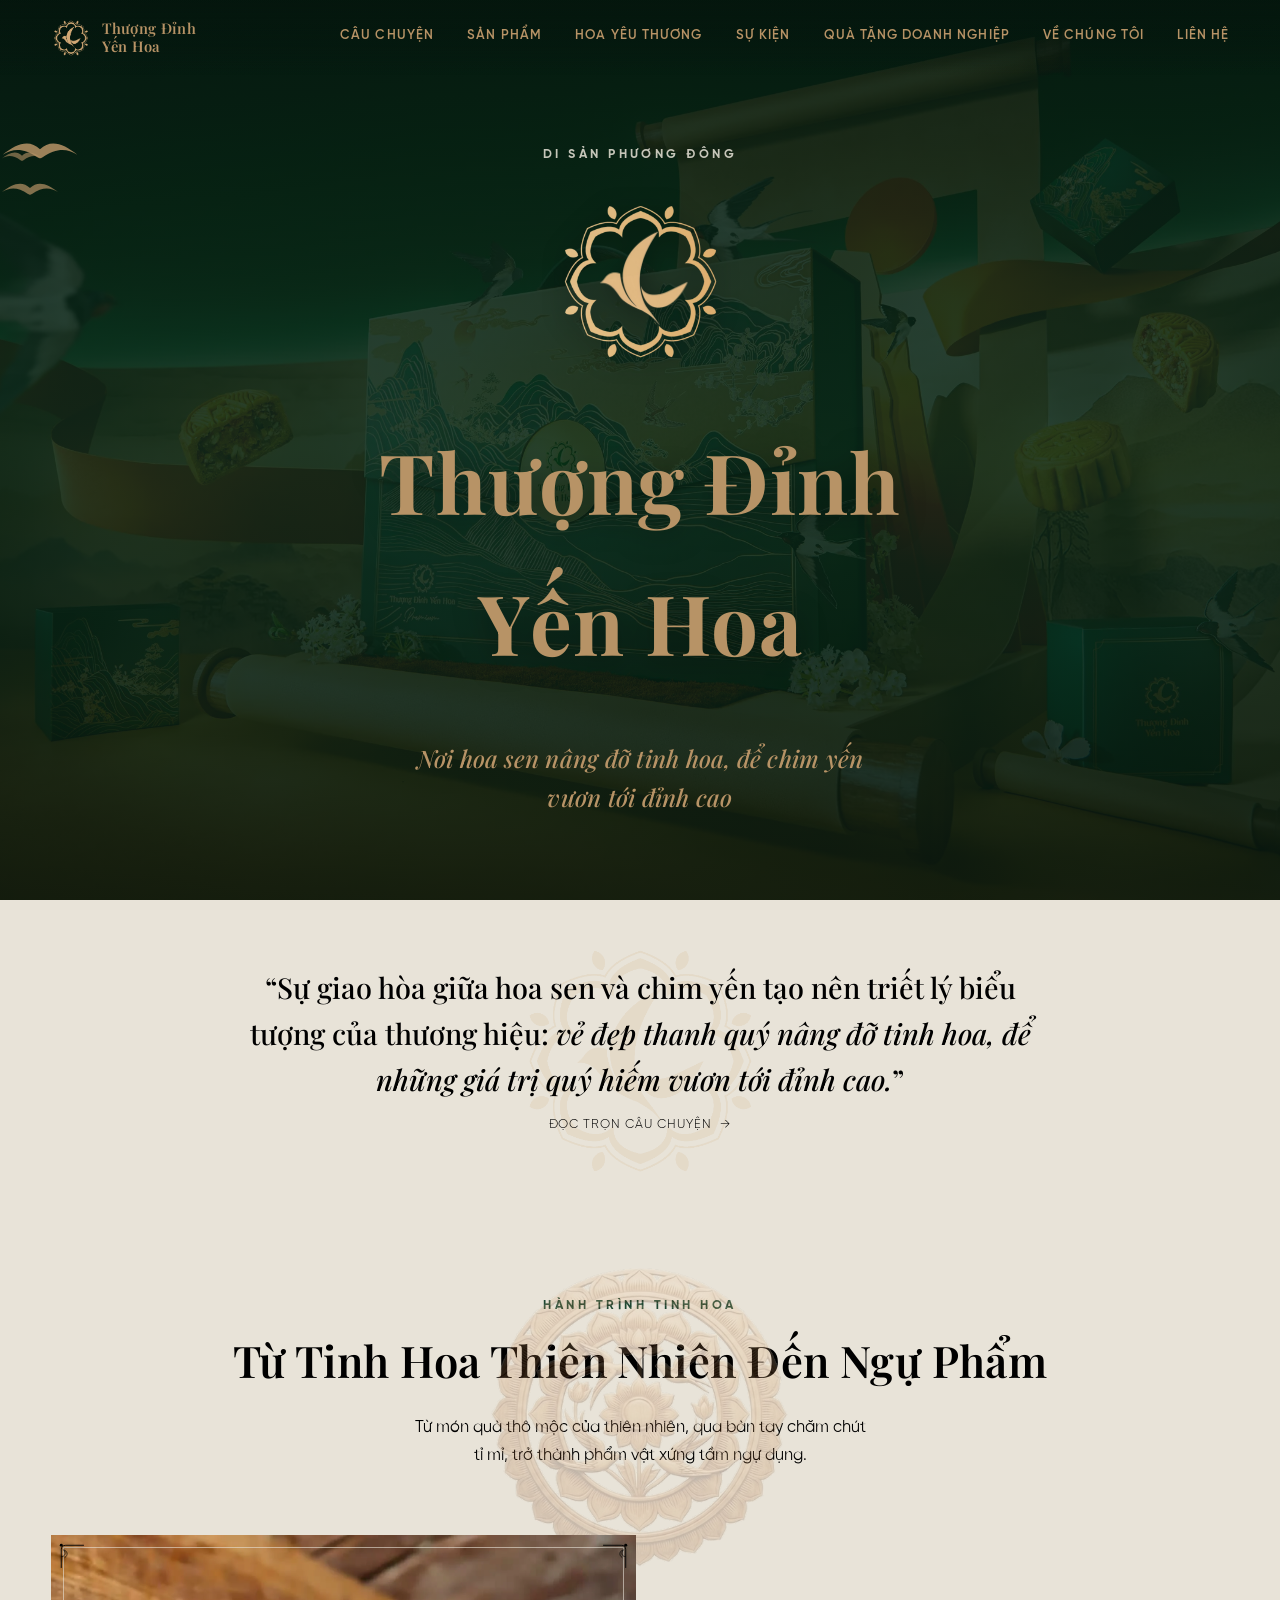
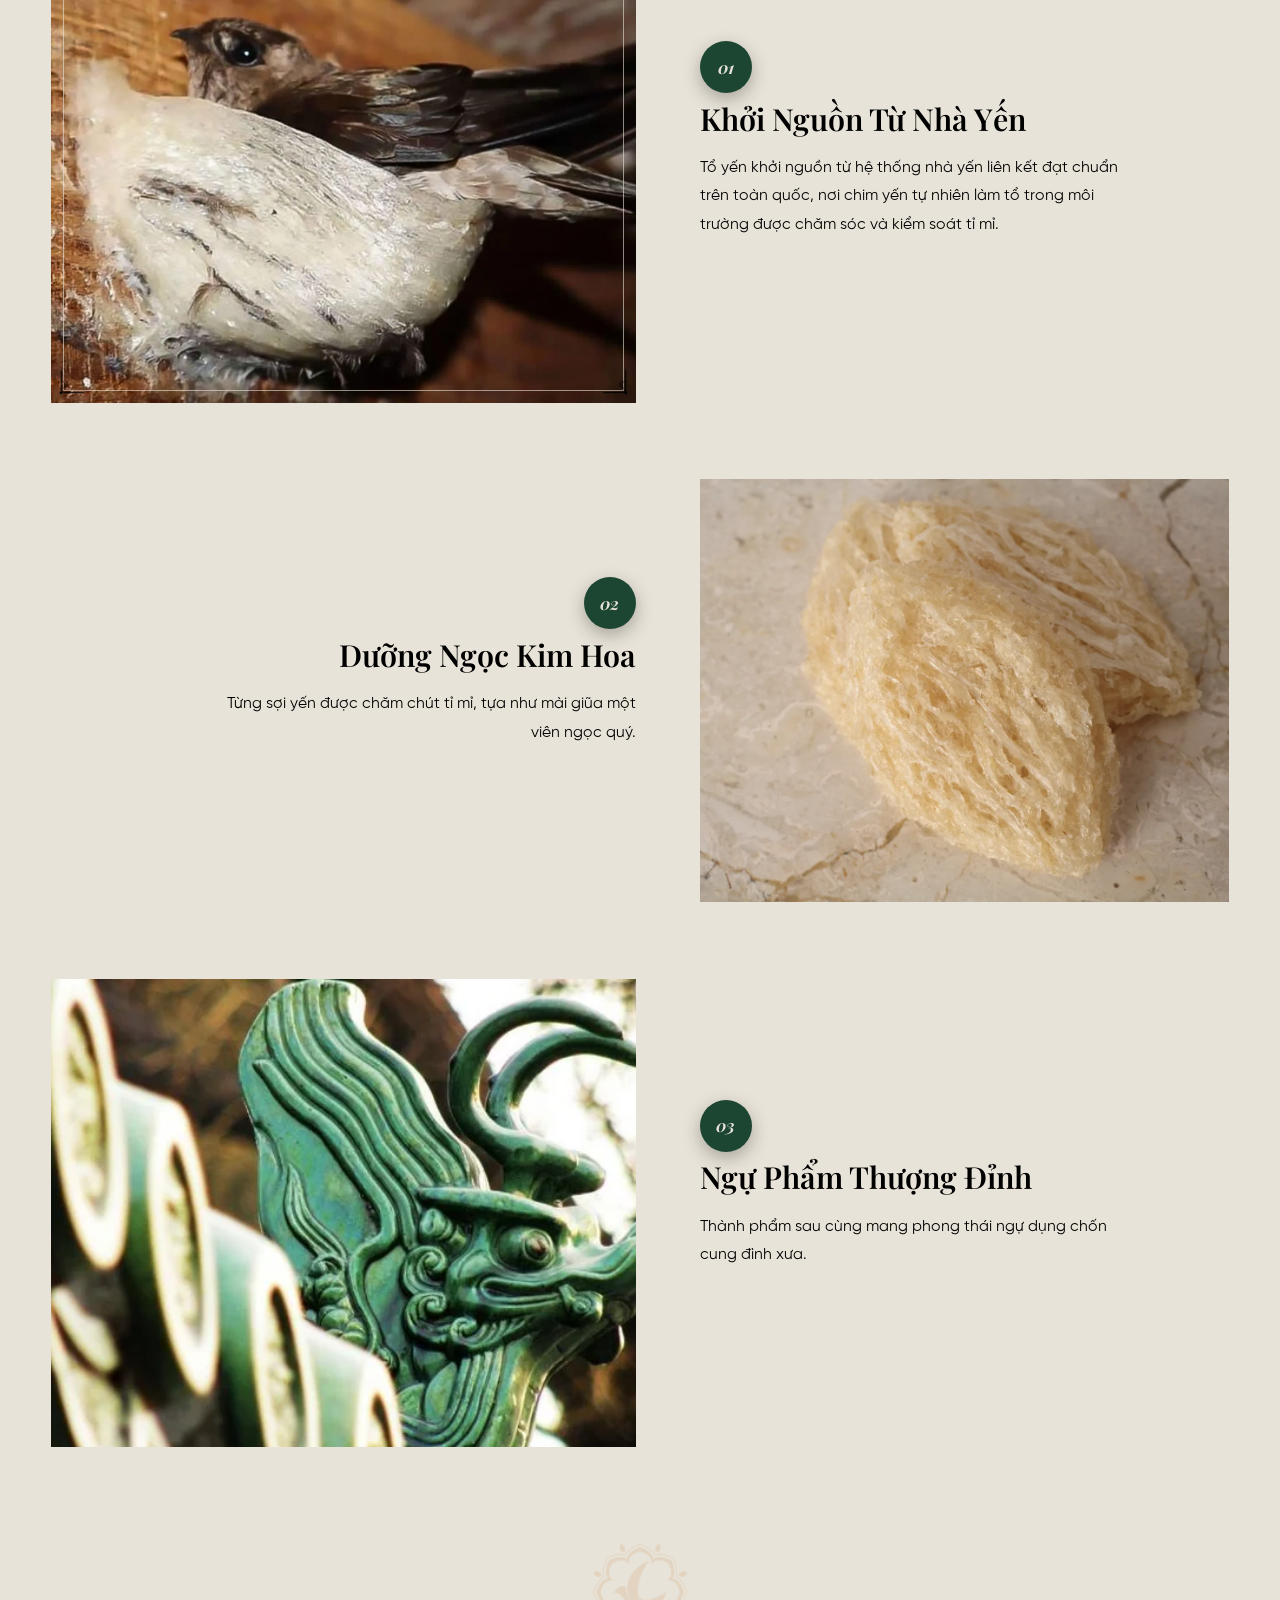
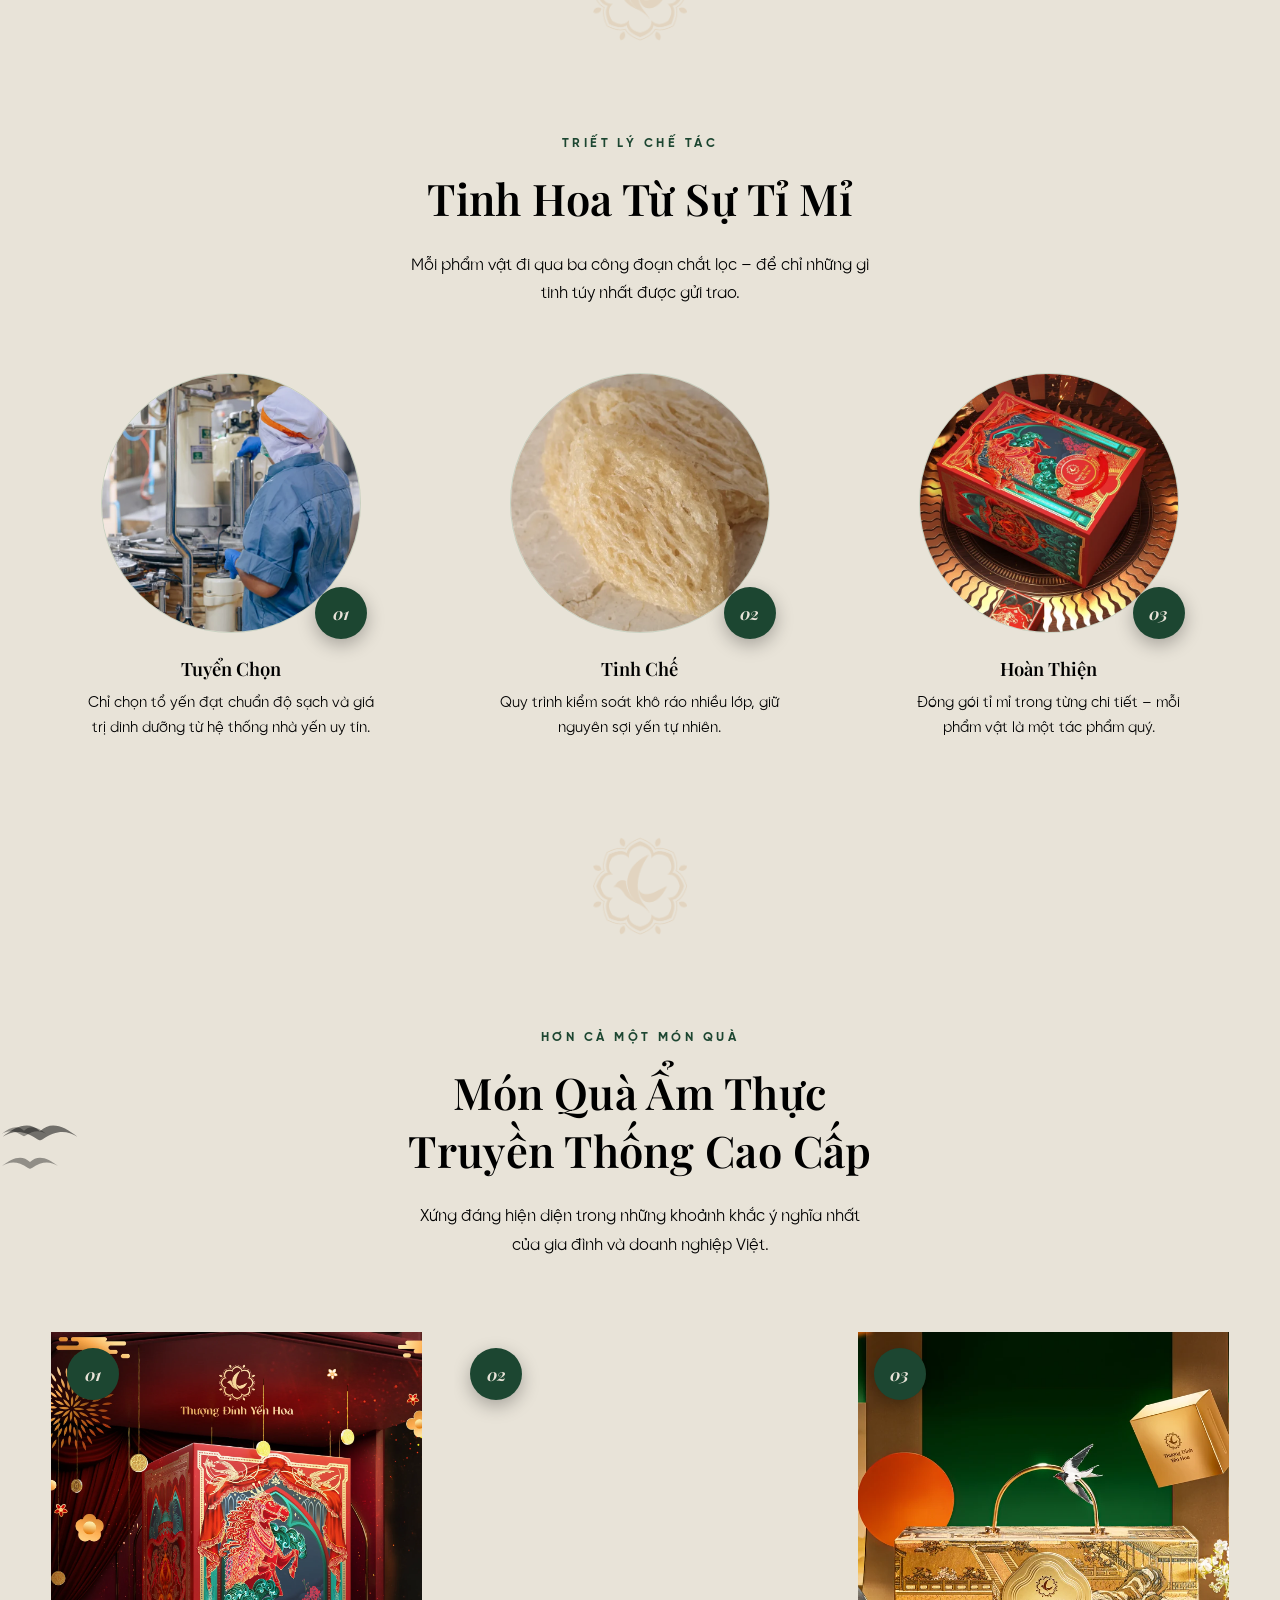
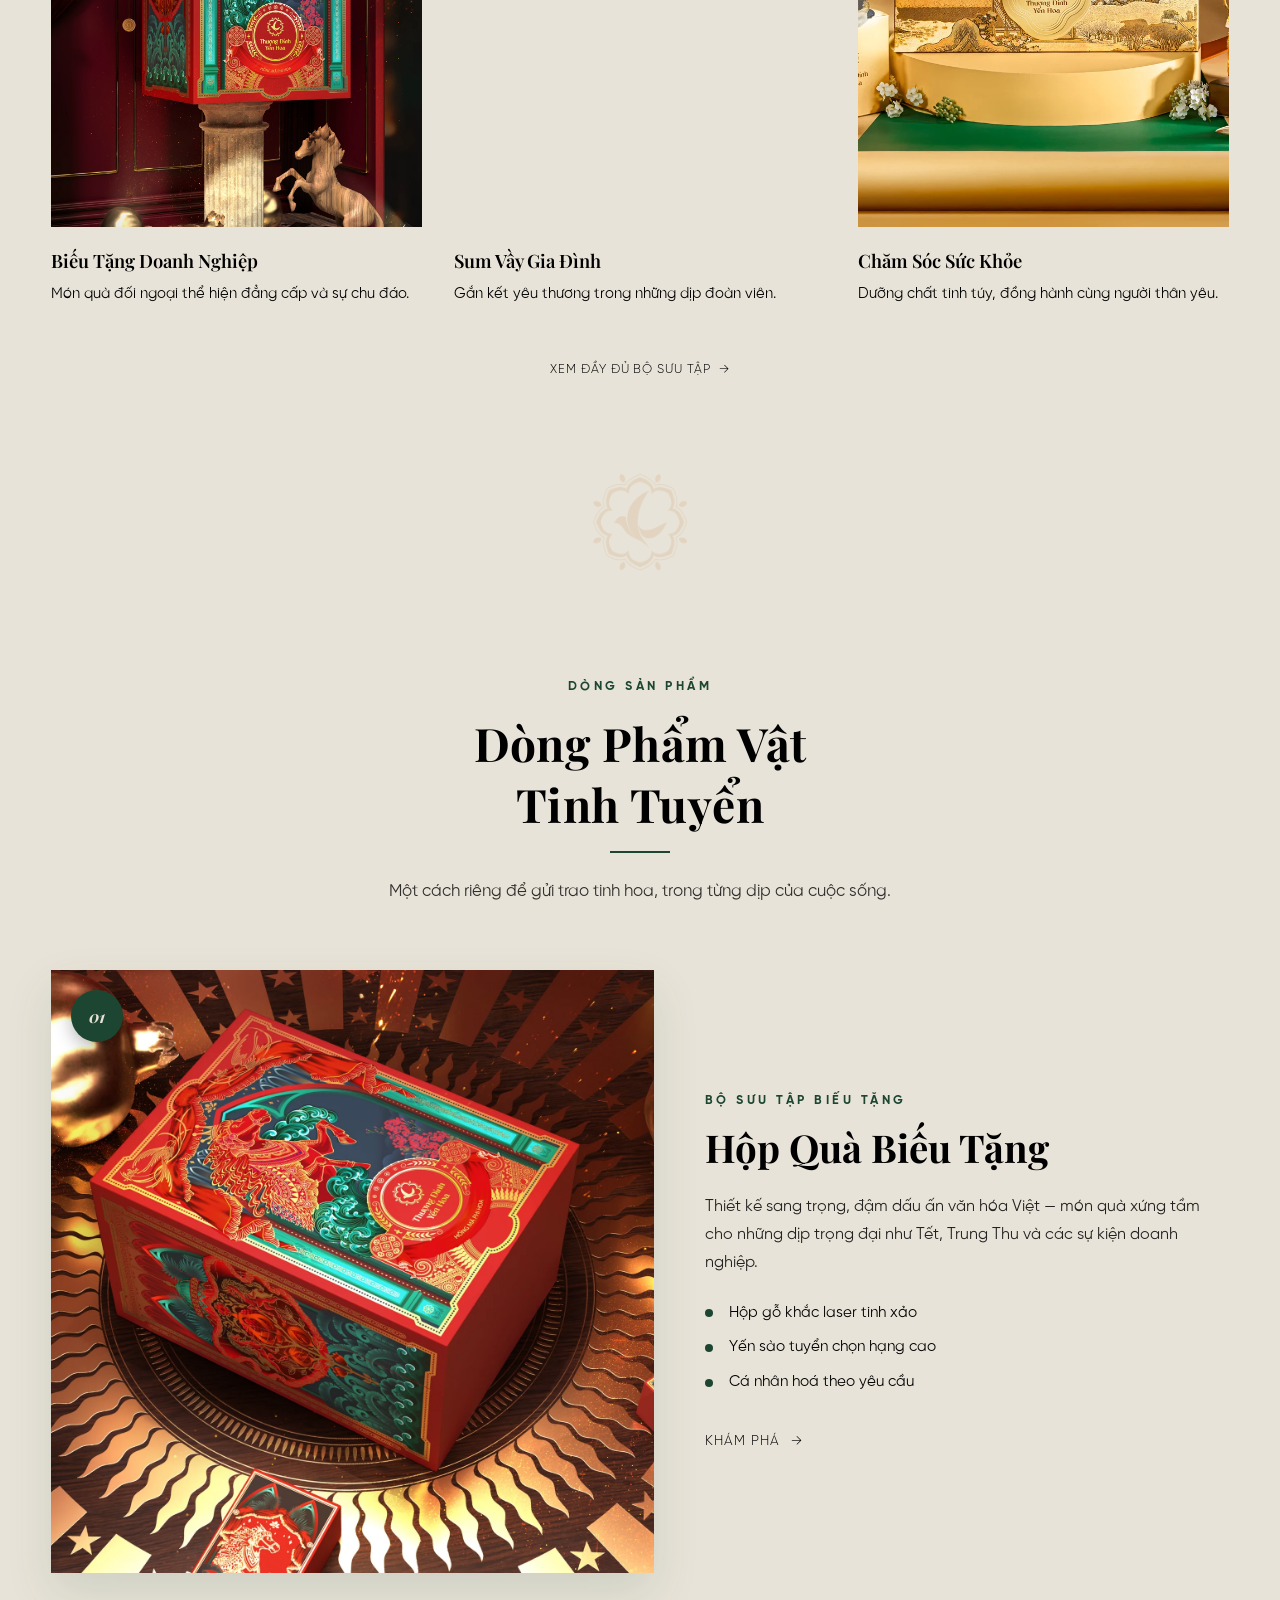
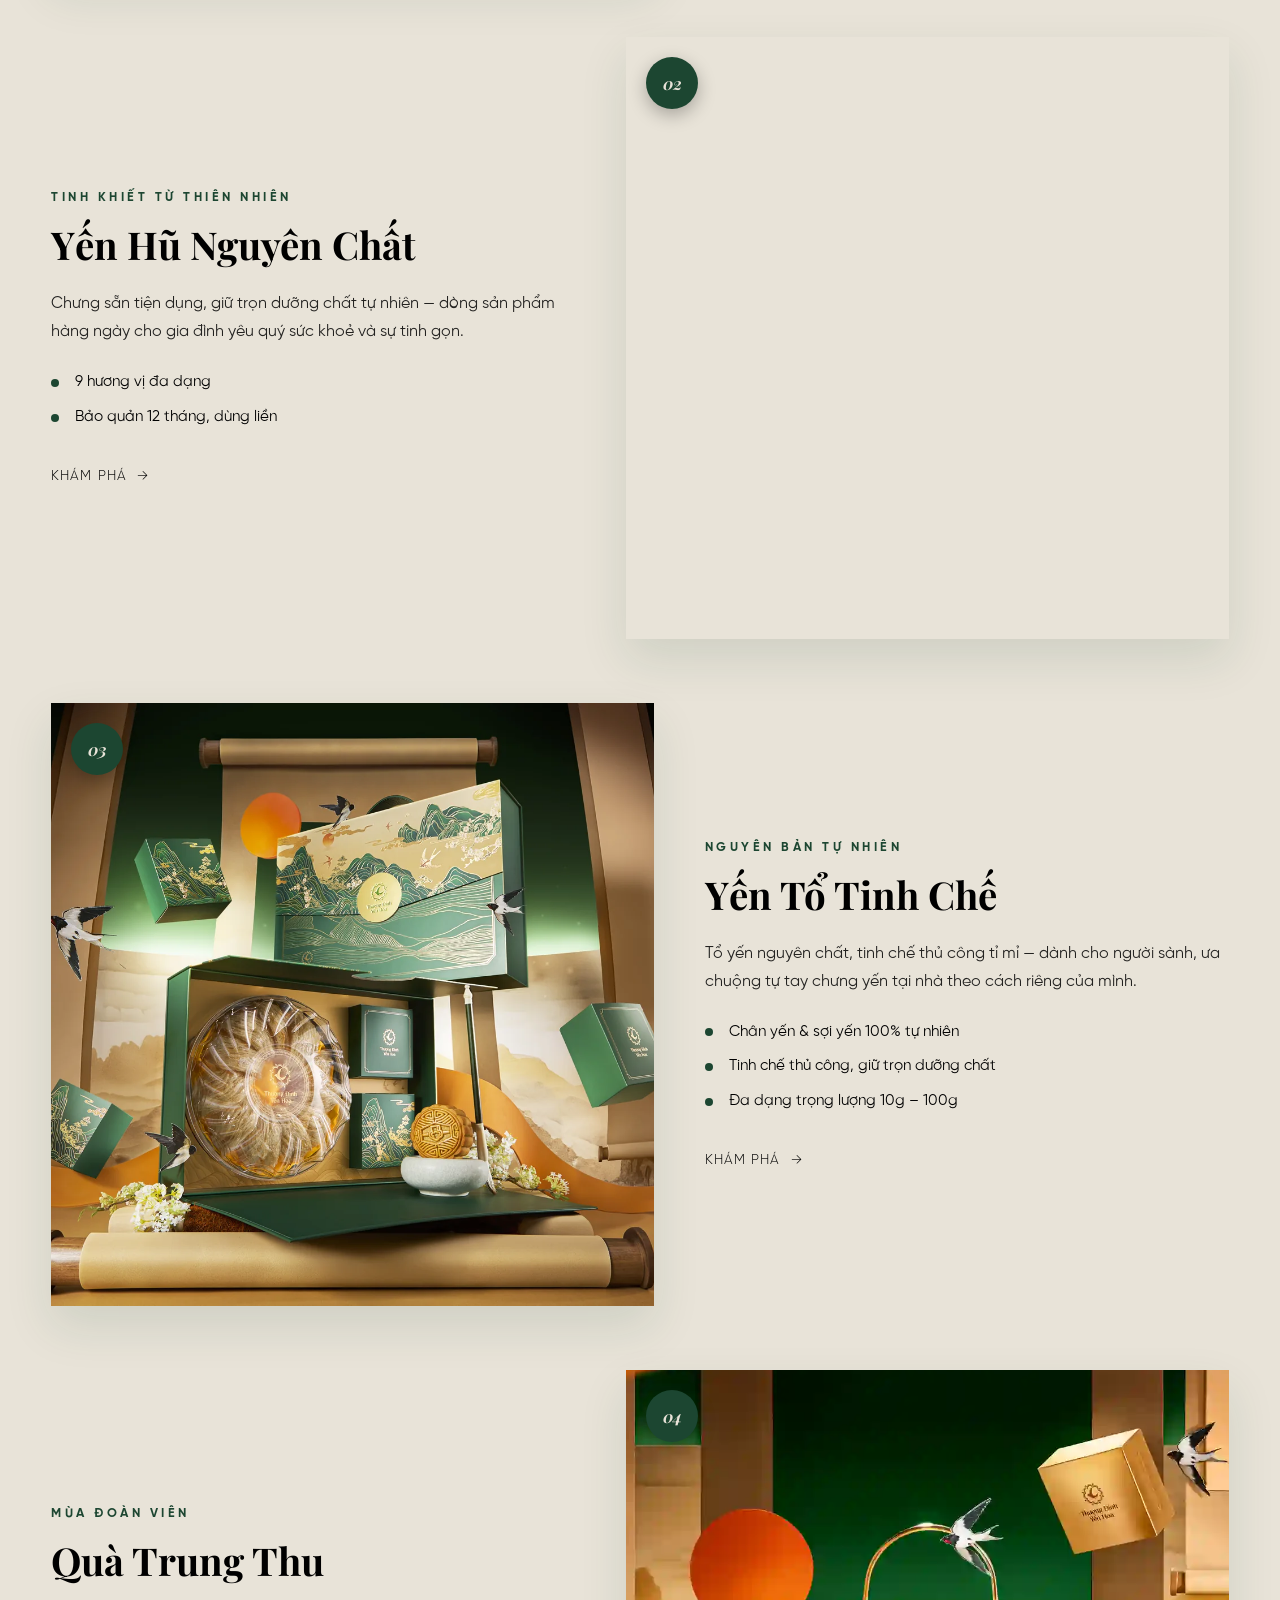
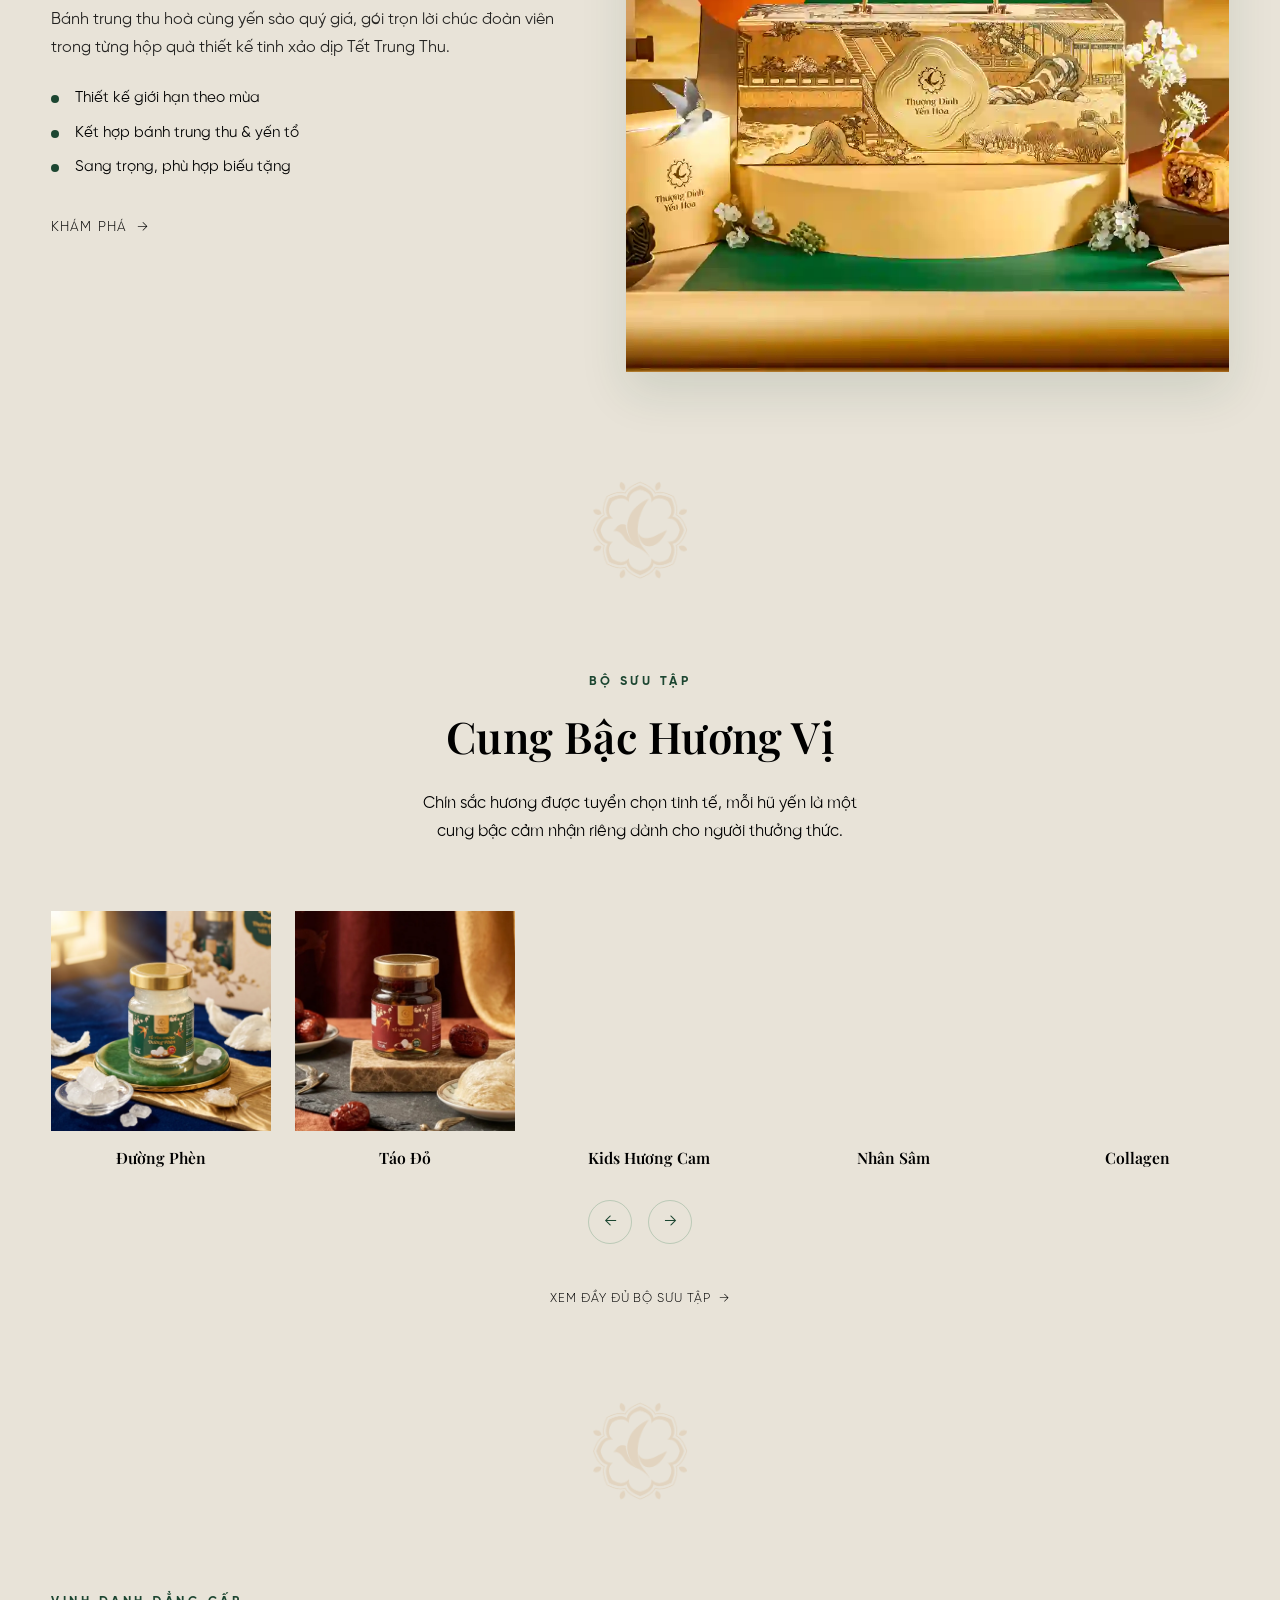
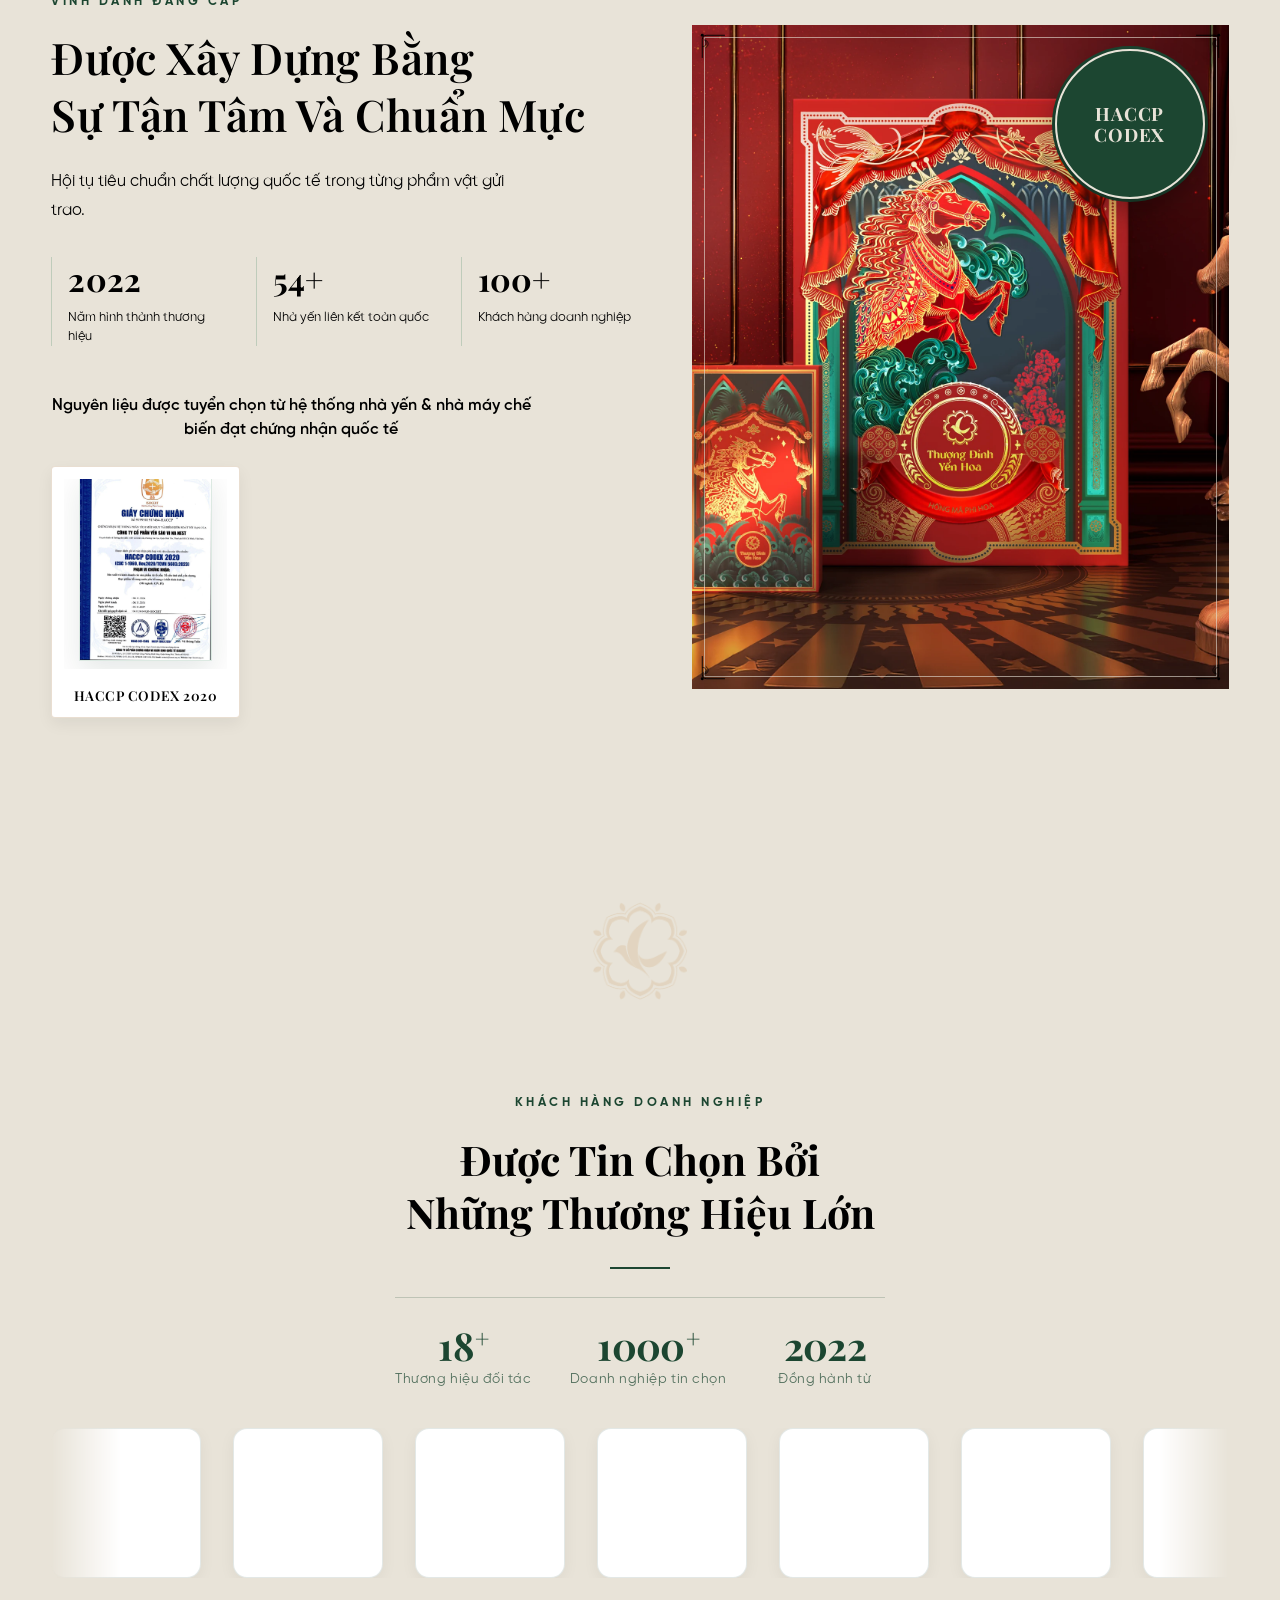
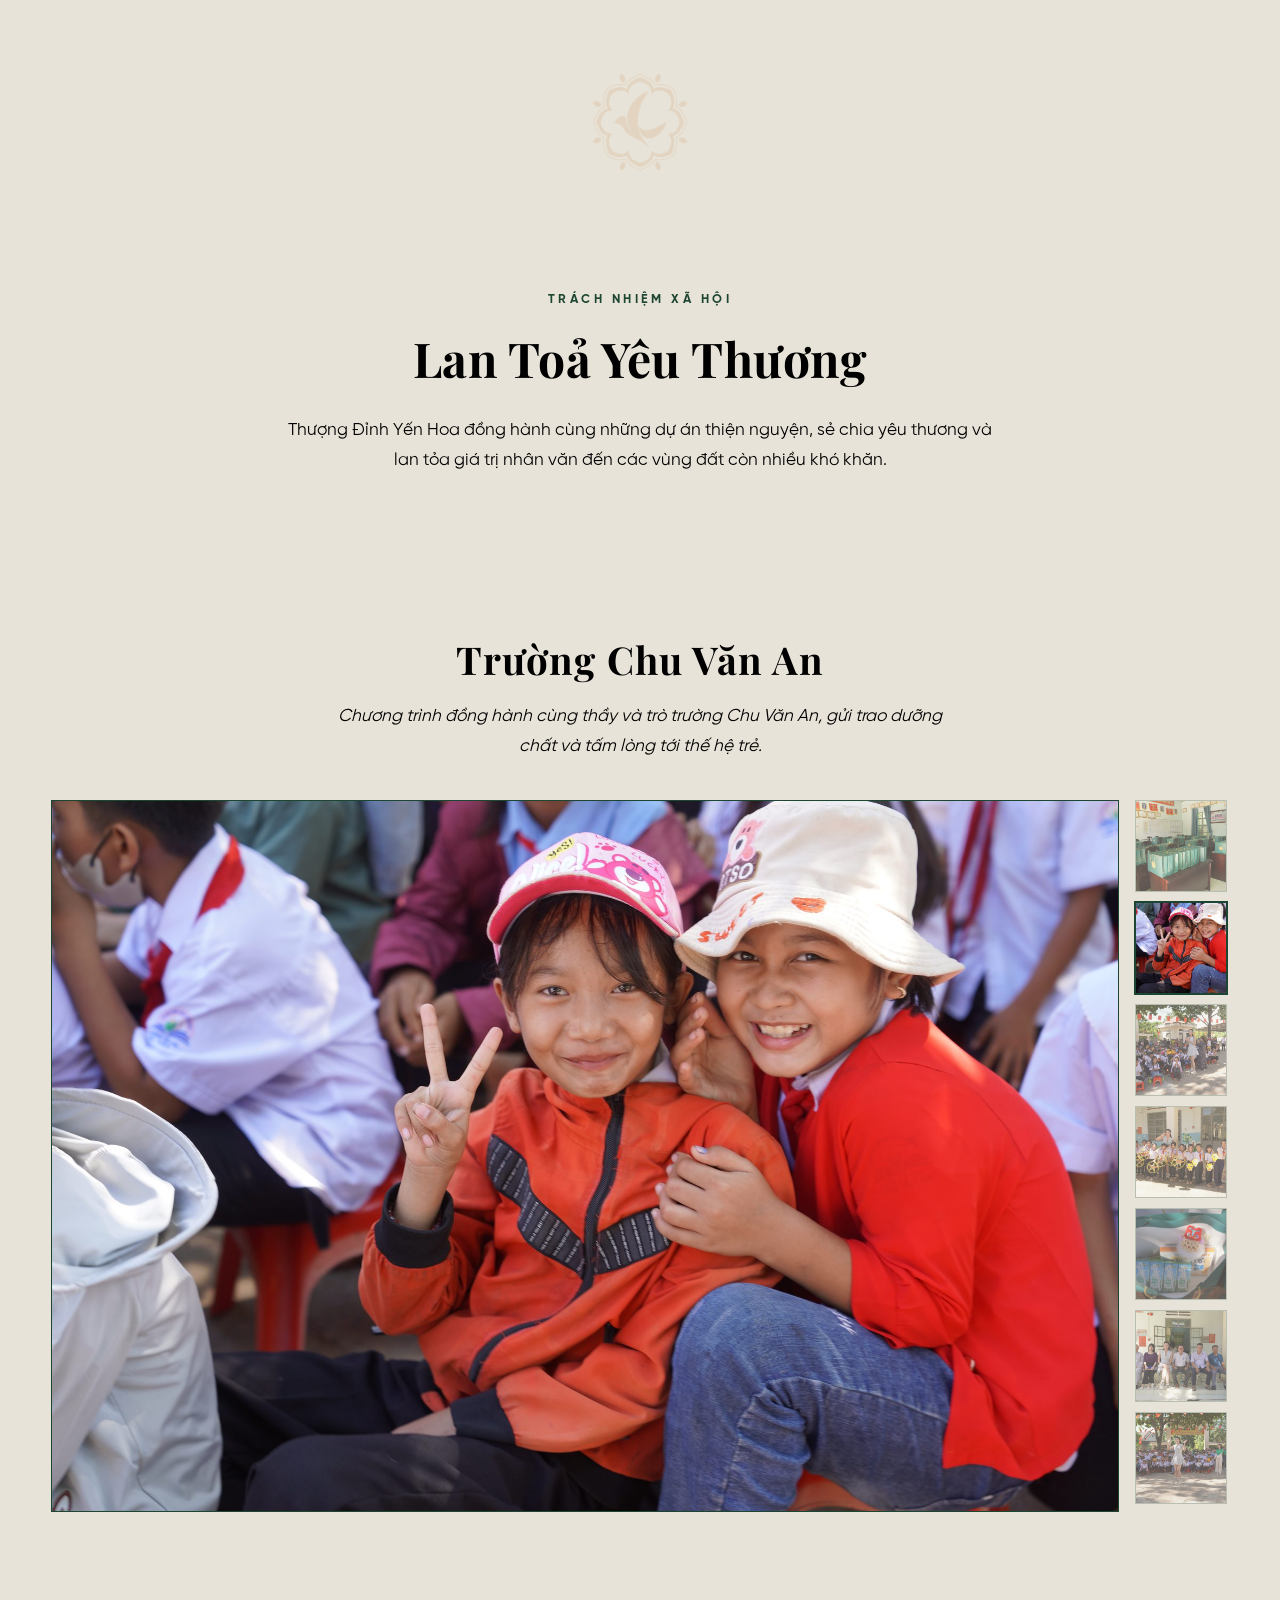
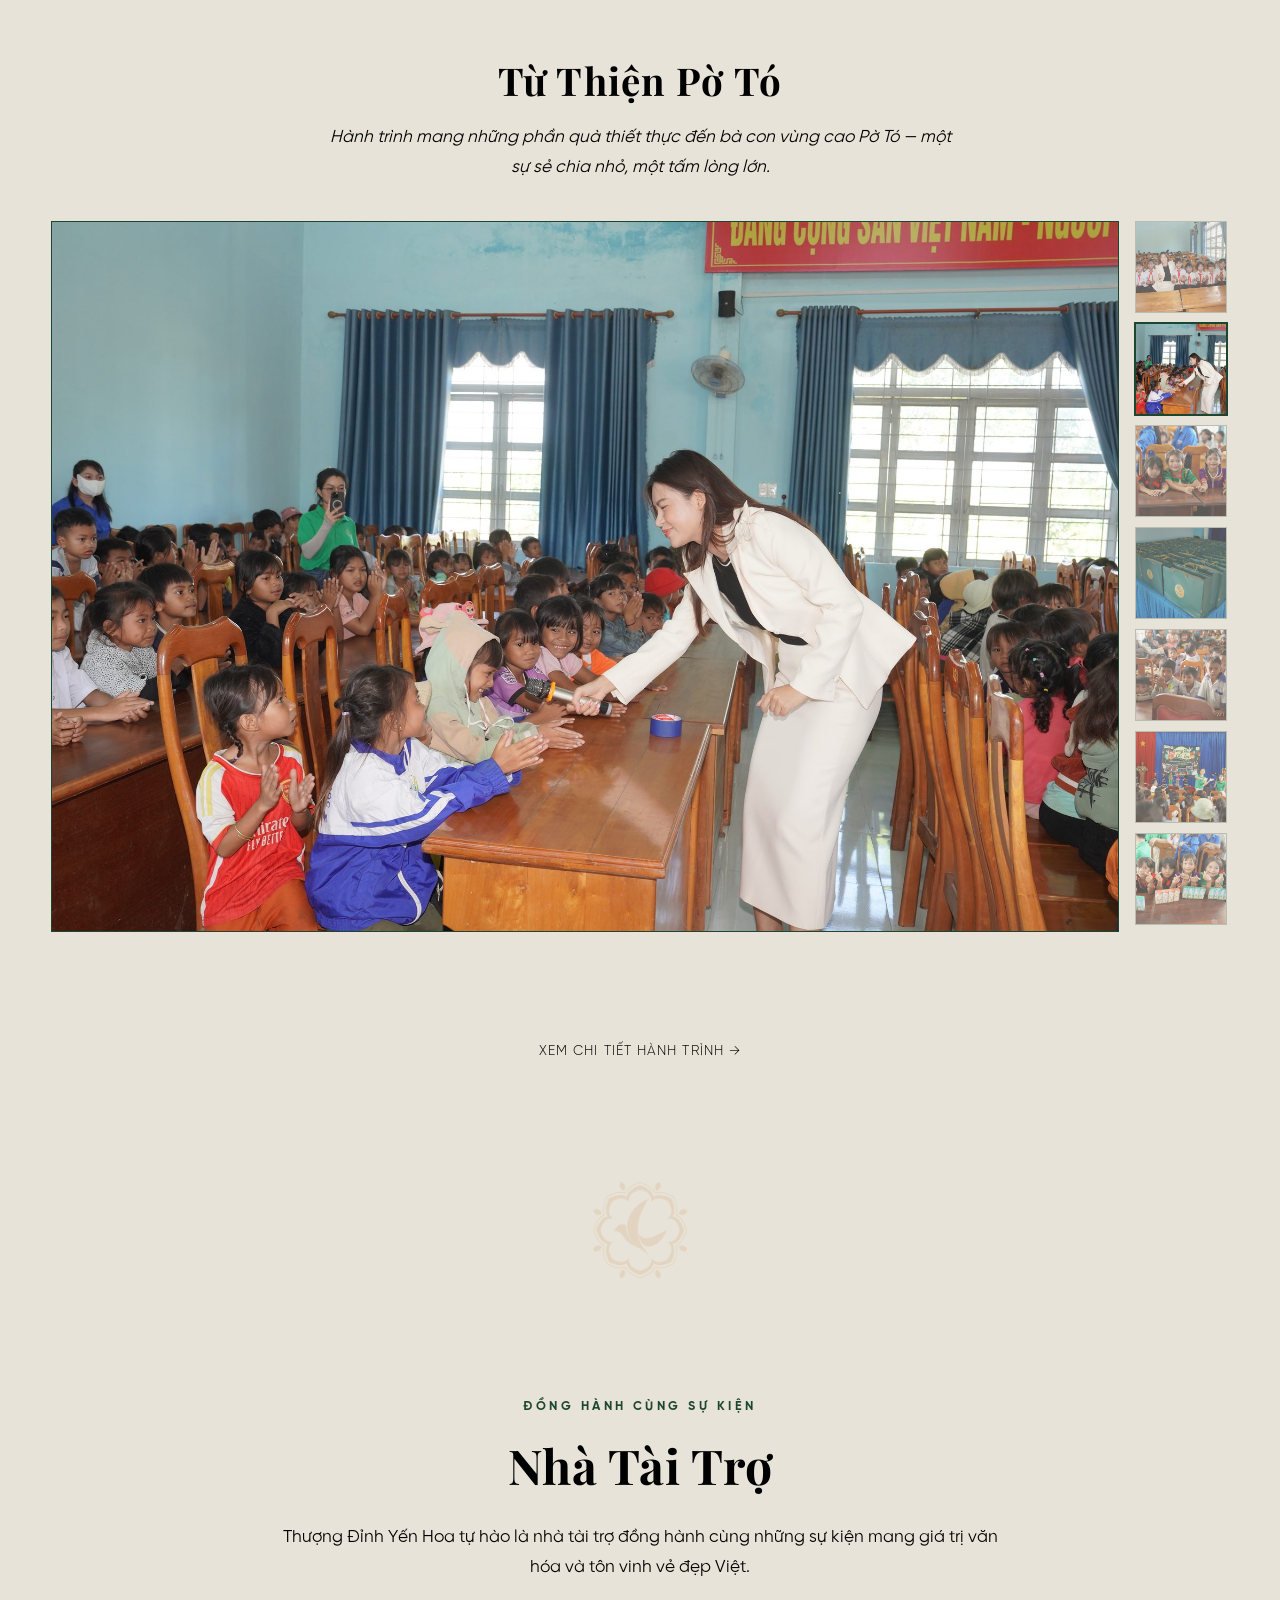
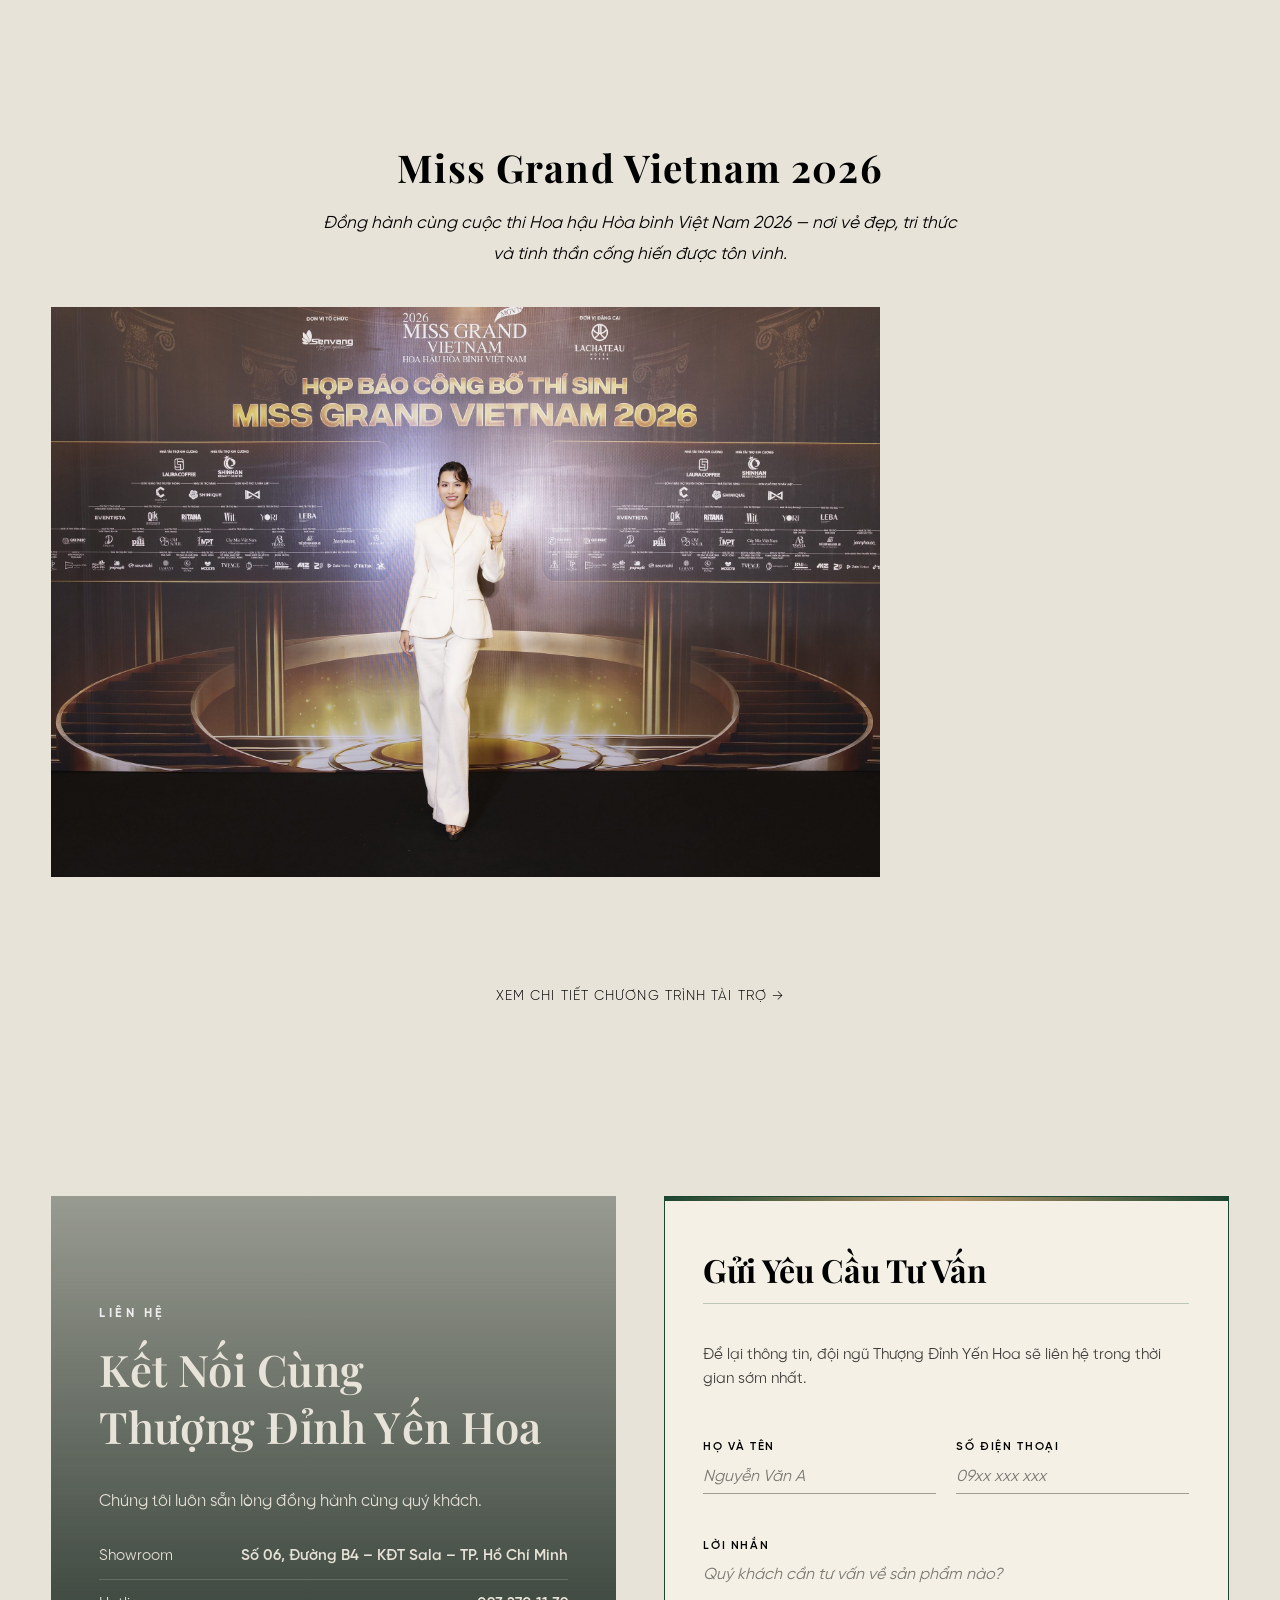
==== index.html @ 9544ff8e "up code" ====
<!DOCTYPE html>
<html lang="vi">
<head>
<meta charset="UTF-8">
<meta name="viewport" content="width=device-width, initial-scale=1.0">
<title>Thượng Đỉnh Yến Hoa | Tinh Hoa Yến Sào &ndash; Di Sản Phương Đông</title>
<meta name="description" content="Thượng Đỉnh Yến Hoa &ndash; nơi hoa sen nâng đỡ tinh hoa, để chim yến vươn tới đỉnh cao. Yến sào thượng hạng, kiến tạo từ tinh hoa thiên nhiên và di sản văn hóa cung đình Việt.">

<!-- Open Graph -->
<meta property="og:title" content="Thượng Đỉnh Yến Hoa | Tinh Hoa Yến Sào">
<meta property="og:description" content="Nơi hoa sen nâng đỡ tinh hoa, để chim yến vươn tới đỉnh cao.">
<meta property="og:image" content="assets/images/logo-full-green.png">
<meta property="og:type" content="website">

<link rel="icon" type="image/png" sizes="32x32" href="assets/images/favicon-32.png">
<link rel="apple-touch-icon" href="assets/images/favicon-192.png">

<link rel="preconnect" href="https://fonts.googleapis.com">
<link rel="preconnect" href="https://fonts.gstatic.com" crossorigin>
<link href="https://fonts.googleapis.com/css2?family=Playfair+Display:ital,wght@0,400;0,500;0,600;0,700;0,800;1,500&display=swap" rel="stylesheet">

<link rel="stylesheet" href="css/style-v10.css?v=25">
</head>
<body>

<!-- ============ HEADER (v2: pure nav, no persistent sales CTA button) ============ -->
<header class="site-header" id="siteHeader">
  <div class="header-inner">
    <a href="#top" class="brand-mark">
      <img decoding="async" src="assets/images/logo-icon-gold.png" data-src-transparent="assets/images/logo-icon-gold.png" data-src-scrolled="assets/images/logo-icon-gold.png" alt="Thượng Đỉnh Yến Hoa" class="brand-mark__icon" id="brandIcon">
      <span class="brand-mark__text">
        <span>Thượng Đỉnh</span>
        <span>Yến Hoa</span>
      </span>
    </a>

    <nav class="main-nav" id="mainNav">
      <a href="#cau-chuyen">Câu Chuyện</a>
      <a href="san-pham-yen-chung-san-v10.html">Sản Phẩm</a>
      <a href="cong-dong-v10.html">Hoa Yêu Thương</a>
      <a href="tai-tro-v10.html">Sự Kiện</a>
      <a href="qua-tang-doanh-nghiep-v10.html">Quà Tặng Doanh Nghiệp</a>
      <a href="ve-chung-toi-v10.html">Về Chúng Tôi</a>
      <a href="#lien-he">Liên Hệ</a>
    </nav>

    <button class="nav-toggle" id="navToggle" aria-label="Mở menu" aria-expanded="false">
      <span></span><span></span><span></span>
    </button>
  </div>
</header>

<main id="top">

  <!-- ============ HERO ============ -->
  <section class="hero hero--v9 hero--dark">
    <div class="hero__cave-bg" aria-hidden="true">
      <img decoding="async" src="assets/images/hero-background.webp" alt="" class="hero__cave-img">
      <div class="hero__cave-overlay"></div>
    </div>

    <div class="hero__birds" aria-hidden="true">
      <span class="hero__bird hero__bird--1"></span>
      <span class="hero__bird hero__bird--2"></span>
      <span class="hero__bird hero__bird--3"></span>
    </div>
    <div class="hero__birds-fly" aria-hidden="true">
      <span class="hb-1"></span>
      <span class="hb-2"></span>
      <span class="hb-3"></span>
    </div>

    <div class="hero__content" data-reveal>
      <p class="eyebrow eyebrow--light">Di Sản Phương Đông</p>
      <span class="hero__emblem" aria-hidden="true">
        <img decoding="async" src="assets/images/hero-emblem-ring.png" alt="" class="hero__emblem-ring">
        <img decoding="async" src="assets/images/hero-emblem-bird.png" alt="" class="hero__emblem-bird">
      </span>
      <img decoding="async" src="assets/images/hero-lotus-v9.png" alt="" class="hero__lotus-spin" aria-hidden="true">
      <h1 class="hero__title">Thượng Đỉnh<br>Yến Hoa</h1>
      <p class="hero__tagline">Nơi hoa sen nâng đỡ tinh hoa, để chim yến vươn tới đỉnh cao</p>
    </div>
  </section>

  <!-- ============ PHILOSOPHY STRIP ============ -->
  <section class="philosophy" id="cau-chuyen">
    <img decoding="async" src="assets/images/logo-icon-gold.png" alt="" class="philosophy__watermark" aria-hidden="true">
    <div class="philosophy__inner" data-reveal>
      <span class="motif-divider" aria-hidden="true">
        <img decoding="async" src="assets/images/logo-icon-gold.png" alt="">
      </span>
      <p class="philosophy__quote">
        “Sự giao hòa giữa hoa sen và chim yến tạo nên triết lý biểu tượng của thương hiệu:
        <em>vẻ đẹp thanh quý nâng đỡ tinh hoa, để những giá trị quý hiếm vươn tới đỉnh cao.</em>”
      </p>
      <a href="ve-chung-toi-v10.html" class="story__more" data-reveal>Đọc Trọn Câu Chuyện <span aria-hidden="true">&rarr;</span></a>
    </div>
  </section>

  <!-- ============ THREE PILLARS / JOURNEY ============ -->
  <section class="journey" id="di-san">
    <span class="scroll-motif scroll-motif--swallow scroll-motif--top-right scroll-motif--on-light" data-scroll-motif>
      <img decoding="async" src="assets/images/motifs/swallow.svg" alt="">
    </span>
    <div class="section-head" data-reveal>
      <div class="journey-medallion-wrap" aria-hidden="true">
        <img decoding="async" src="assets/images/motifs/swallow-lotus-medallion.webp" alt="" class="rotating-medallion">
      </div>
      <p class="eyebrow">Hành Trình Tinh Hoa</p>
      <h2 class="section-title">Từ Tinh Hoa Thiên Nhiên Đến Ngự Phẩm</h2>
      <p class="section-lead">Từ món quà thô mộc của thiên nhiên, qua bàn tay chăm chút tỉ mỉ, trở thành
        phẩm vật xứng tầm ngự dụng.</p>
    </div>

    <div class="journey__list">
      <article class="journey-item" data-reveal>
        <div class="journey-item__media frame-ornate">
          <img decoding="async" src="assets/images/chim-yen-lam-to.webp" alt="Khởi Nguồn Từ Nhà Yến" loading="lazy">
          <span class="frame-ornate__corner frame-ornate__corner--tl"><img decoding="async" src="assets/images/motifs/frame-corner.svg" alt=""></span>
          <span class="frame-ornate__corner frame-ornate__corner--tr"><img decoding="async" src="assets/images/motifs/frame-corner.svg" alt=""></span>
          <span class="frame-ornate__corner frame-ornate__corner--bl"><img decoding="async" src="assets/images/motifs/frame-corner.svg" alt=""></span>
          <span class="frame-ornate__corner frame-ornate__corner--br"><img decoding="async" src="assets/images/motifs/frame-corner.svg" alt=""></span>
        </div>
        <div class="journey-item__content">
          <span class="journey-item__num" aria-hidden="true">01</span>
          <h3>Khởi Nguồn Từ Nhà Yến</h3>
          <p>Tổ yến khởi nguồn từ hệ thống nhà yến liên kết đạt chuẩn trên toàn quốc, nơi chim yến tự nhiên
            làm tổ trong môi trường được chăm sóc và kiểm soát tỉ mỉ.</p>
        </div>
      </article>

      <article class="journey-item journey-item--reverse" data-reveal>
        <div class="journey-item__side-motif" aria-hidden="true">
          <img decoding="async" src="assets/images/motifs/swallow-sketch.webp" alt="">
        </div>
        <div class="journey-item__media">
          <img decoding="async" src="assets/images/story-bird-nest.webp" alt="Dưỡng Ngọc Kim Hoa">
        </div>
        <div class="journey-item__content">
          <span class="journey-item__num" aria-hidden="true">02</span>
          <h3>Dưỡng Ngọc Kim Hoa</h3>
          <p>Từng sợi yến được chăm chút tỉ mỉ, tựa như mài giũa một viên ngọc quý.</p>
        </div>
      </article>

      <article class="journey-item" data-reveal>
        <div class="journey-item__side-motif journey-item__side-motif--right" aria-hidden="true">
          <img decoding="async" src="assets/images/motifs/temple-roof.webp" alt="">
        </div>
        <div class="journey-item__media">
          <img decoding="async" src="assets/images/story-dragon-roof.webp" alt="Ngự Phẩm Thượng Đỉnh">
        </div>
        <div class="journey-item__content">
          <span class="journey-item__num" aria-hidden="true">03</span>
          <h3>Ngự Phẩm Thượng Đỉnh</h3>
          <p>Thành phẩm sau cùng mang phong thái ngự dụng chốn cung đình xưa.</p>
        </div>
      </article>
    </div>
  </section>

  <div class="section-gap-mark" aria-hidden="true"><img decoding="async" src="assets/images/logo-icon-gold.png" alt="" loading="lazy"></div>

  <!-- ============ CRAFTSMANSHIP PHILOSOPHY ============ -->
  <section class="craft" id="che-tac">
    <span class="scroll-motif scroll-motif--lotus scroll-motif--top-left scroll-motif--on-light" data-scroll-motif>
      <img decoding="async" src="assets/images/motifs/lotus-bloom.svg" alt="">
    </span>
    <span class="scroll-motif scroll-motif--cloud scroll-motif--edge-left" data-scroll-motif>
      <img decoding="async" src="assets/images/motifs/cloud-upload-a.webp" alt="">
    </span>
    <span class="scroll-motif scroll-motif--cloud scroll-motif--edge-right" data-scroll-motif>
      <img decoding="async" src="assets/images/motifs/cloud-upload-b.webp" alt="">
    </span>
    <div class="section-head" data-reveal>
      <p class="eyebrow">Triết Lý Chế Tác</p>
      <h2 class="section-title">Tinh Hoa Từ Sự Tỉ Mỉ</h2>
      <p class="section-lead">Mỗi phẩm vật đi qua ba công đoạn chắt lọc &ndash; để chỉ những gì tinh túy nhất được gửi trao.</p>
    </div>

    <div class="craft__grid" data-reveal>
      <article class="craft-item">
        <div class="craft-item__media">
          <img decoding="async" src="assets/images/craft-01.webp" alt="Tuyển chọn tổ yến" loading="lazy">
          <span class="craft-item__badge">01</span>
        </div>
        <h3>Tuyển Chọn</h3>
        <p>Chỉ chọn tổ yến đạt chuẩn độ sạch và giá trị dinh dưỡng từ hệ thống nhà yến uy tín.</p>
      </article>
      <article class="craft-item">
        <div class="craft-item__media">
          <img decoding="async" src="assets/images/craft-02.webp" alt="Tinh chế tổ yến" loading="lazy">
          <span class="craft-item__badge">02</span>
        </div>
        <h3>Tinh Chế</h3>
        <p>Quy trình kiểm soát khô ráo nhiều lớp, giữ nguyên sợi yến tự nhiên.</p>
      </article>
      <article class="craft-item">
        <div class="craft-item__media">
          <img decoding="async" src="assets/images/craft-03.webp" alt="Hoàn thiện đóng gói" loading="lazy">
          <span class="craft-item__badge">03</span>
        </div>
        <h3>Hoàn Thiện</h3>
        <p>Đóng gói tỉ mỉ trong từng chi tiết &ndash; mỗi phẩm vật là một tác phẩm quý.</p>
      </article>
    </div>
  </section>

  <div class="section-gap-mark" aria-hidden="true"><img decoding="async" src="assets/images/logo-icon-gold.png" alt="" loading="lazy"></div>

  <!-- ============ GIFT CATEGORIES (v2: circular corner badge, trimmed intro) ============ -->
  <section class="occasions">
    <span class="scroll-motif scroll-motif--swallow scroll-motif--bottom-left scroll-motif--on-light" data-scroll-motif>
      <img decoding="async" src="assets/images/motifs/swallow.svg" alt="">
    </span>
    <div class="occasions__birds" aria-hidden="true">
      <span class="occ-bird occ-bird--1"></span>
      <span class="occ-bird occ-bird--2"></span>
      <span class="occ-bird occ-bird--3"></span>
    </div>
    <div class="occasions__intro" data-reveal>
      <p class="eyebrow">Hơn Cả Một Món Quà</p>
      <h2 class="section-title">Món Quà Ẩm Thực<br>Truyền Thống Cao Cấp</h2>
      <p class="section-lead">Xứng đáng hiện diện trong những khoảnh khắc ý nghĩa nhất của gia đình và
        doanh nghiệp Việt.</p>
    </div>

    <div class="occasions__grid">
      <article class="occasion-card" data-reveal>
        <div class="occasion-card__media">
          <img decoding="async" src="assets/images/occasion-corporate.webp" alt="Quà biếu tặng doanh nghiệp Thượng Đỉnh Yến Hoa" loading="lazy">
          <span class="occasion-card__badge">01</span>
        </div>
        <h3>Biếu Tặng Doanh Nghiệp</h3>
        <p>Món quà đối ngoại thể hiện đẳng cấp và sự chu đáo.</p>
      </article>

      <article class="occasion-card" data-reveal>
        <div class="occasion-card__media">
          <img decoding="async" src="assets/images/collection-scene-1.webp" alt="Quà sum vầy gia đình Thượng Đỉnh Yến Hoa" loading="lazy">
          <span class="occasion-card__badge">02</span>
        </div>
        <h3>Sum Vầy Gia Đình</h3>
        <p>Gắn kết yêu thương trong những dịp đoàn viên.</p>
      </article>

      <article class="occasion-card" data-reveal>
        <div class="occasion-card__media">
          <img decoding="async" src="assets/images/occasion-health.webp" alt="Quà chăm sóc sức khỏe Thượng Đỉnh Yến Hoa" loading="lazy">
          <span class="occasion-card__badge">03</span>
        </div>
        <h3>Chăm Sóc Sức Khỏe</h3>
        <p>Dưỡng chất tinh túy, đồng hành cùng người thân yêu.</p>
      </article>
    </div>

    <div class="occasions__more" data-reveal>
      <a href="https://shopee.vn/thuongdinhyenhoa#product_list" target="_blank" rel="noopener" class="story__more">Xem Đầy Đủ Bộ Sưu Tập <span aria-hidden="true">&rarr;</span></a>
    </div>
  </section>

  <div class="section-gap-mark" aria-hidden="true"><img decoding="async" src="assets/images/logo-icon-gold.png" alt="" loading="lazy"></div>

  <!-- ============ PRODUCT SHOWCASE (v2: trimmed banner copy, quieter link style) ============ -->
  <section class="showcase showcase--v2" id="san-pham">
    <div class="showcase-v2__head" data-reveal>
      <p class="eyebrow">Dòng Sản Phẩm</p>
      <h2 class="section-title">Dòng Phẩm Vật<br>Tinh Tuyển</h2>
      <p class="section-lead">Một cách riêng để gửi trao tinh hoa, trong từng dịp của cuộc sống.</p>
    </div>

    <div class="showcase-v2__list">
      <article class="showcase-v2__card" data-reveal>
        <div class="showcase-v2__media">
          <img decoding="async" src="assets/images/showcase-giftbox-hero.webp" alt="Dòng hộp quà biếu tặng Thượng Đỉnh Yến Hoa" loading="lazy">
          <span class="showcase-v2__badge">01</span>
        </div>
        <div class="showcase-v2__body">
          <p class="showcase-v2__eyebrow">Bộ Sưu Tập Biếu Tặng</p>
          <h3 class="showcase-v2__title">Hộp Quà Biếu Tặng</h3>
          <p class="showcase-v2__desc">Thiết kế sang trọng, đậm dấu ấn văn hóa Việt — món quà xứng tầm
            cho những dịp trọng đại như Tết, Trung Thu và các sự kiện doanh nghiệp.</p>
          <ul class="showcase-v2__features">
            <li>Hộp gỗ khắc laser tinh xảo</li>
            <li>Yến sào tuyển chọn hạng cao</li>
            <li>Cá nhân hoá theo yêu cầu</li>
          </ul>
          <a href="san-pham-yen-chung-san-v10.html" class="showcase-v2__cta">Khám Phá <span aria-hidden="true">&rarr;</span></a>
        </div>
      </article>

      <article class="showcase-v2__card showcase-v2__card--reverse" data-reveal>
        <div class="showcase-v2__media">
          <img decoding="async" src="assets/images/jar-duongphen.webp" alt="Dòng yến hũ nguyên chất Thượng Đỉnh Yến Hoa" loading="lazy">
          <span class="showcase-v2__badge">02</span>
        </div>
        <div class="showcase-v2__body">
          <p class="showcase-v2__eyebrow">Tinh Khiết Từ Thiên Nhiên</p>
          <h3 class="showcase-v2__title">Yến Hũ Nguyên Chất</h3>
          <p class="showcase-v2__desc">Chưng sẵn tiện dụng, giữ trọn dưỡng chất tự nhiên — dòng sản phẩm
            hàng ngày cho gia đình yêu quý sức khoẻ và sự tinh gọn.</p>
          <ul class="showcase-v2__features">
            <li>9 hương vị đa dạng</li>
            <li>Bảo quản 12 tháng, dùng liền</li>
          </ul>
          <a href="san-pham-yen-chung-san-v10.html" class="showcase-v2__cta">Khám Phá <span aria-hidden="true">&rarr;</span></a>
        </div>
      </article>

      <article class="showcase-v2__card" data-reveal>
        <div class="showcase-v2__media">
          <img decoding="async" src="assets/images/product-tinhche-hero.webp" alt="Dòng yến tổ tinh chế Thượng Đỉnh Yến Hoa" loading="lazy">
          <span class="showcase-v2__badge">03</span>
        </div>
        <div class="showcase-v2__body">
          <p class="showcase-v2__eyebrow">Nguyên Bản Tự Nhiên</p>
          <h3 class="showcase-v2__title">Yến Tổ Tinh Chế</h3>
          <p class="showcase-v2__desc">Tổ yến nguyên chất, tinh chế thủ công tỉ mỉ — dành cho người sành,
            ưa chuộng tự tay chưng yến tại nhà theo cách riêng của mình.</p>
          <ul class="showcase-v2__features">
            <li>Chân yến &amp; sợi yến 100% tự nhiên</li>
            <li>Tinh chế thủ công, giữ trọn dưỡng chất</li>
            <li>Đa dạng trọng lượng 10g &ndash; 100g</li>
          </ul>
          <a href="san-pham-yen-chung-san-v10.html#yen-to" class="showcase-v2__cta">Khám Phá <span aria-hidden="true">&rarr;</span></a>
        </div>
      </article>

      <article class="showcase-v2__card showcase-v2__card--reverse" data-reveal>
        <div class="showcase-v2__media">
          <img decoding="async" src="assets/images/trung-thu/trung-thu-hop-qua-hoang-kim-cung-dinh.webp" alt="Dòng quà Trung Thu Thượng Đỉnh Yến Hoa" loading="lazy">
          <span class="showcase-v2__badge">04</span>
        </div>
        <div class="showcase-v2__body">
          <p class="showcase-v2__eyebrow">Mùa Đoàn Viên</p>
          <h3 class="showcase-v2__title">Quà Trung Thu</h3>
          <p class="showcase-v2__desc">Bánh trung thu hoà cùng yến sào quý giá, gói trọn lời chúc đoàn
            viên trong từng hộp quà thiết kế tinh xảo dịp Tết Trung Thu.</p>
          <ul class="showcase-v2__features">
            <li>Thiết kế giới hạn theo mùa</li>
            <li>Kết hợp bánh trung thu &amp; yến tổ</li>
            <li>Sang trọng, phù hợp biếu tặng</li>
          </ul>
          <a href="san-pham-yen-chung-san-v10.html#trung-thu" class="showcase-v2__cta">Khám Phá <span aria-hidden="true">&rarr;</span></a>
        </div>
      </article>
    </div>
  </section>

  <div class="section-gap-mark" aria-hidden="true"><img decoding="async" src="assets/images/logo-icon-gold.png" alt="" loading="lazy"></div>

  <!-- ============ FLAVOR COLLECTION (NEW — swipeable carousel) ============ -->
  <section class="flavors" id="huong-vi">
    <span class="scroll-motif scroll-motif--swallow scroll-motif--bottom-left scroll-motif--on-light" data-scroll-motif>
      <img decoding="async" src="assets/images/motifs/swallow.svg" alt="">
    </span>
    <div class="section-head" data-reveal>
      <p class="eyebrow">Bộ Sưu Tập</p>
      <h2 class="section-title">Cung Bậc Hương Vị</h2>
      <p class="section-lead">Chín sắc hương được tuyển chọn tinh tế, mỗi hũ yến là một cung bậc cảm nhận
        riêng dành cho người thưởng thức.</p>
    </div>

    <div class="flavors__carousel" data-reveal>
      <div class="flavors__track" id="flavorsTrack">
        <article class="flavor-card">
          <div class="flavor-card__media"><img decoding="async" src="assets/images/flavors/flavor-02.webp" alt="Tổ yến chưng Đường Phèn" loading="lazy"></div>
          <p>Đường Phèn</p>
        </article>
        <article class="flavor-card">
          <div class="flavor-card__media"><img decoding="async" src="assets/images/flavors/flavor-03.webp" alt="Tổ yến chưng Táo Đỏ" loading="lazy"></div>
          <p>Táo Đỏ</p>
        </article>
        <article class="flavor-card">
          <div class="flavor-card__media"><img decoding="async" src="assets/images/flavors/flavor-04.webp" alt="Tổ yến chưng Kids Hương Cam" loading="lazy"></div>
          <p>Kids Hương Cam</p>
        </article>
        <article class="flavor-card">
          <div class="flavor-card__media"><img decoding="async" src="assets/images/flavors/flavor-05.webp" alt="Tổ yến chưng Nhân Sâm" loading="lazy"></div>
          <p>Nhân Sâm</p>
        </article>
        <article class="flavor-card">
          <div class="flavor-card__media"><img decoding="async" src="assets/images/flavors/flavor-06.webp" alt="Tổ yến chưng Collagen" loading="lazy"></div>
          <p>Collagen</p>
        </article>
        <article class="flavor-card">
          <div class="flavor-card__media"><img decoding="async" src="assets/images/flavors/flavor-07.webp" alt="Tổ yến chưng Saffron" loading="lazy"></div>
          <p>Saffron</p>
        </article>
        <article class="flavor-card">
          <div class="flavor-card__media"><img decoding="async" src="assets/images/flavors/flavor-08.webp" alt="Tổ yến chưng Kỷ Tử" loading="lazy"></div>
          <p>Kỷ Tử</p>
        </article>
        <article class="flavor-card">
          <div class="flavor-card__media"><img decoding="async" src="assets/images/flavors/flavor-09.webp" alt="Tổ yến chưng Đông Trùng Hạ Thảo" loading="lazy"></div>
          <p>Đông Trùng Hạ Thảo</p>
        </article>
        <article class="flavor-card">
          <div class="flavor-card__media"><img decoding="async" src="assets/images/flavors/flavor-10.webp" alt="Tổ yến chưng Tứ Quý Yến" loading="lazy"></div>
          <p>Tứ Quý Yến</p>
        </article>
      </div>

      <div class="flavors__controls">
        <button type="button" class="flavors__arrow flavors__arrow--prev" id="flavorsPrev" aria-label="Hương vị trước">&#8592;</button>
        <button type="button" class="flavors__arrow flavors__arrow--next" id="flavorsNext" aria-label="Hương vị tiếp theo">&#8594;</button>
      </div>
    </div>

    <div class="flavors__more" data-reveal>
      <a href="https://shopee.vn/thuongdinhyenhoa#product_list" target="_blank" rel="noopener" class="story__more">Xem Đầy Đủ Bộ Sưu Tập <span aria-hidden="true">&rarr;</span></a>
    </div>
  </section>

  <div class="section-gap-mark" aria-hidden="true"><img decoding="async" src="assets/images/logo-icon-gold.png" alt="" loading="lazy"></div>

  <!-- ============ TRUST / CREDIBILITY + CERTIFICATIONS ============ -->
  <section class="trust">
    <span class="scroll-motif scroll-motif--swallow scroll-motif--top-left scroll-motif--on-light" data-scroll-motif>
      <img decoding="async" src="assets/images/motifs/swallow.svg" alt="">
    </span>
    <div class="trust__hero">
      <div class="trust__hero-content" data-reveal>
        <p class="eyebrow">Vinh Danh Đẳng Cấp</p>
        <h2 class="section-title">Được Xây Dựng Bằng<br>Sự Tận Tâm Và Chuẩn Mực</h2>
        <p class="section-lead">Hội tụ tiêu chuẩn chất lượng quốc tế trong từng phẩm vật gửi trao.</p>

        <div class="trust__stats">
          <div class="trust__stat">
            <span class="trust__stat-num">2022</span>
            <span class="trust__stat-label">Năm hình thành thương hiệu</span>
          </div>
          <div class="trust__stat">
            <span class="trust__stat-num">54+</span>
            <span class="trust__stat-label">Nhà yến liên kết toàn quốc</span>
          </div>
          <div class="trust__stat">
            <span class="trust__stat-num">100+</span>
            <span class="trust__stat-label">Khách hàng doanh nghiệp</span>
          </div>
        </div>

        <div class="trust__certs">
          <p class="trust__certs-label">Nguyên liệu được tuyển chọn từ hệ thống nhà yến &amp; nhà máy chế
            biến đạt chứng nhận quốc tế</p>
          <div class="trust__certs-grid">
            <figure>
              <a href="assets/images/cert-haccp.webp" class="cert-lightbox-trigger" data-cert-title="HACCP CODEX 2020">
                <img decoding="async" src="assets/images/cert-haccp.webp" alt="Chứng nhận HACCP CODEX 2020">
              </a>
              <figcaption>HACCP CODEX 2020</figcaption>
            </figure>
          </div>
          <div id="cert-lightbox" class="cert-lightbox" hidden aria-hidden="true" role="dialog" aria-label="Xem chứng nhận">
            <button type="button" class="cert-lightbox__close" aria-label="Đóng">&times;</button>
            <figure class="cert-lightbox__figure">
              <img alt="" class="cert-lightbox__img">
              <figcaption class="cert-lightbox__caption"></figcaption>
            </figure>
          </div>
        </div>
      </div>

      <div class="trust__hero-visual frame-ornate" data-reveal>
        <img decoding="async" src="assets/images/trust-product-visual.webp" alt="Bộ sưu tập quà tặng cao cấp Thượng Đỉnh Yến Hoa" loading="lazy">
        <span class="frame-ornate__corner frame-ornate__corner--tl"><img decoding="async" src="assets/images/motifs/frame-corner.svg" alt=""></span>
        <span class="frame-ornate__corner frame-ornate__corner--tr"><img decoding="async" src="assets/images/motifs/frame-corner.svg" alt=""></span>
        <span class="frame-ornate__corner frame-ornate__corner--bl"><img decoding="async" src="assets/images/motifs/frame-corner.svg" alt=""></span>
        <span class="frame-ornate__corner frame-ornate__corner--br"><img decoding="async" src="assets/images/motifs/frame-corner.svg" alt=""></span>
        <div class="trust__badge">
          <strong>HACCP CODEX</strong>
        </div>
      </div>
    </div>

  </section>

  <div class="section-gap-mark" aria-hidden="true"><img decoding="async" src="assets/images/logo-icon-gold.png" alt="" loading="lazy"></div>

  <!-- ============ KHÁCH HÀNG DOANH NGHIỆP ============ -->
  <section class="partners partners--v5" id="doi-tac">
    <div class="partners-v5__inner">
      <aside class="partners-v5__intro" data-reveal>
        <p class="eyebrow">Khách Hàng Doanh Nghiệp</p>
        <h2 class="partners-v5__title">Được Tin Chọn Bởi<br>Những Thương Hiệu Lớn</h2>
        <span class="partners-v5__divider" aria-hidden="true"></span>
        <div class="partners-v5__stats">
          <div class="partners-v5__stat">
            <strong>18<span>+</span></strong>
            <span class="partners-v5__stat-label">Thương hiệu đối tác</span>
          </div>
          <div class="partners-v5__stat">
            <strong>1000<span>+</span></strong>
            <span class="partners-v5__stat-label">Doanh nghiệp tin chọn</span>
          </div>
          <div class="partners-v5__stat">
            <strong>2022</strong>
            <span class="partners-v5__stat-label">Đồng hành từ</span>
          </div>
        </div>
      </aside>

      <div class="partners-v5__wall partners-v9__marquee" data-reveal>
        <div class="partners-v9__track" aria-hidden="false">
          <div class="partners-v5__chip"><img decoding="async" src="assets/images/partners/agribank.png" alt="Agribank"></div>
          <div class="partners-v5__chip"><img decoding="async" src="assets/images/partners/pvoil.png" alt="PetroVietnam PV Oil"></div>
          <div class="partners-v5__chip"><img decoding="async" src="assets/images/partners/pvgas.png" alt="PetroVietnam PV Gas"></div>
          <div class="partners-v5__chip"><img decoding="async" src="assets/images/partners/miss-universe.png" alt="Miss Universe Vietnam"></div>
          <div class="partners-v5__chip"><img decoding="async" src="assets/images/partners/pho-xinh.png" alt="Phố Xinh"></div>
          <div class="partners-v5__chip"><img decoding="async" src="assets/images/partners/tvhub.png" alt="TV Hub"></div>
          <div class="partners-v5__chip"><img decoding="async" src="assets/images/partners/longbien.png" alt="Long Biên"></div>
          <div class="partners-v5__chip"><img decoding="async" src="assets/images/partners/andros.png" alt="Andros"></div>
          <div class="partners-v5__chip"><img decoding="async" src="assets/images/partners/flyone.png" alt="Flyone"></div>
          <div class="partners-v5__chip"><img decoding="async" src="assets/images/partners/aikya.png" alt="Aikya"></div>
          <div class="partners-v5__chip"><img decoding="async" src="assets/images/partners/pasteur.png" alt="Pasteur"></div>
          <div class="partners-v5__chip"><img decoding="async" src="assets/images/partners/shinhan.png" alt="Shinhan Bank"></div>
          <div class="partners-v5__chip"><img decoding="async" src="assets/images/partners/lss.png" alt="LSS"></div>
          <div class="partners-v5__chip"><img decoding="async" src="assets/images/partners/jvj.png" alt="Japan Vietnam Jobs"></div>
          <div class="partners-v5__chip"><img decoding="async" src="assets/images/partners/elite.png" alt="Elite Etiquette"></div>
          <div class="partners-v5__chip"><img decoding="async" src="assets/images/partners/hoang-kim.png" alt="Hoàng Kim"></div>
          <div class="partners-v5__chip"><img decoding="async" src="assets/images/partners/bizzi.png" alt="Bizzi"></div>
          <div class="partners-v5__chip"><img decoding="async" src="assets/images/partners/tuonglai.png" alt="Tường Lai"></div>
          <!-- Duplicated set for seamless loop -->
          <div class="partners-v5__chip" aria-hidden="true"><img decoding="async" src="assets/images/partners/agribank.png" alt=""></div>
          <div class="partners-v5__chip" aria-hidden="true"><img decoding="async" src="assets/images/partners/pvoil.png" alt=""></div>
          <div class="partners-v5__chip" aria-hidden="true"><img decoding="async" src="assets/images/partners/pvgas.png" alt=""></div>
          <div class="partners-v5__chip" aria-hidden="true"><img decoding="async" src="assets/images/partners/miss-universe.png" alt=""></div>
          <div class="partners-v5__chip" aria-hidden="true"><img decoding="async" src="assets/images/partners/pho-xinh.png" alt=""></div>
          <div class="partners-v5__chip" aria-hidden="true"><img decoding="async" src="assets/images/partners/tvhub.png" alt=""></div>
          <div class="partners-v5__chip" aria-hidden="true"><img decoding="async" src="assets/images/partners/longbien.png" alt=""></div>
          <div class="partners-v5__chip" aria-hidden="true"><img decoding="async" src="assets/images/partners/andros.png" alt=""></div>
          <div class="partners-v5__chip" aria-hidden="true"><img decoding="async" src="assets/images/partners/flyone.png" alt=""></div>
          <div class="partners-v5__chip" aria-hidden="true"><img decoding="async" src="assets/images/partners/aikya.png" alt=""></div>
          <div class="partners-v5__chip" aria-hidden="true"><img decoding="async" src="assets/images/partners/pasteur.png" alt=""></div>
          <div class="partners-v5__chip" aria-hidden="true"><img decoding="async" src="assets/images/partners/shinhan.png" alt=""></div>
          <div class="partners-v5__chip" aria-hidden="true"><img decoding="async" src="assets/images/partners/lss.png" alt=""></div>
          <div class="partners-v5__chip" aria-hidden="true"><img decoding="async" src="assets/images/partners/jvj.png" alt=""></div>
          <div class="partners-v5__chip" aria-hidden="true"><img decoding="async" src="assets/images/partners/elite.png" alt=""></div>
          <div class="partners-v5__chip" aria-hidden="true"><img decoding="async" src="assets/images/partners/hoang-kim.png" alt=""></div>
          <div class="partners-v5__chip" aria-hidden="true"><img decoding="async" src="assets/images/partners/bizzi.png" alt=""></div>
          <div class="partners-v5__chip" aria-hidden="true"><img decoding="async" src="assets/images/partners/tuonglai.png" alt=""></div>
        </div>
      </div>
    </div>
  </section>

  <div class="section-gap-mark" aria-hidden="true"><img decoding="async" src="assets/images/logo-icon-gold.png" alt="" loading="lazy"></div>

  <!-- ============ COMMUNITY PROJECTS ============ -->
  <section class="community" id="cong-dong">
    <div class="section-head" data-reveal>
      <p class="eyebrow">Trách Nhiệm Xã Hội</p>
      <h2 class="section-title">Lan Toả Yêu Thương</h2>
      <p class="section-lead">Thượng Đỉnh Yến Hoa đồng hành cùng những dự án thiện nguyện, sẻ chia yêu thương và lan tỏa giá trị nhân văn đến các vùng đất còn nhiều khó khăn.</p>
    </div>

    <div class="community__group" data-reveal>
      <div class="community__group-head">
        <h3>Trường Chu Văn An</h3>
        <p>Chương trình đồng hành cùng thầy và trò trường Chu Văn An, gửi trao dưỡng chất và tấm lòng tới thế hệ trẻ.</p>
      </div>
      <div class="community__gallery">
        <figure><img decoding="async" src="assets/images/community/cva-1.jpg" alt="Dự án cộng đồng tại trường Chu Văn An"></figure>
        <figure><img decoding="async" src="assets/images/community/cva-2.jpg" alt="Dự án cộng đồng tại trường Chu Văn An"></figure>
        <figure><img decoding="async" src="assets/images/community/cva-3.jpg" alt="Dự án cộng đồng tại trường Chu Văn An"></figure>
        <figure><img decoding="async" src="assets/images/community/cva-4.jpg" alt="Dự án cộng đồng tại trường Chu Văn An"></figure>
        <figure><img decoding="async" src="assets/images/community/cva-5.jpg" alt="Dự án cộng đồng tại trường Chu Văn An"></figure>
        <figure><img decoding="async" src="assets/images/community/cva-6.jpg" alt="Dự án cộng đồng tại trường Chu Văn An"></figure>
        <figure><img decoding="async" src="assets/images/community/cva-7.jpg" alt="Dự án cộng đồng tại trường Chu Văn An"></figure>
        <figure><img decoding="async" src="assets/images/community/cva-8.jpg" alt="Dự án cộng đồng tại trường Chu Văn An"></figure>
        <figure><img decoding="async" src="assets/images/community/cva-9.jpg" alt="Dự án cộng đồng tại trường Chu Văn An"></figure>
        <figure><img decoding="async" src="assets/images/community/cva-10.jpg" alt="Dự án cộng đồng tại trường Chu Văn An"></figure>
        <figure><img decoding="async" src="assets/images/community/cva-11.jpg" alt="Dự án cộng đồng tại trường Chu Văn An"></figure>
        <figure><img decoding="async" src="assets/images/community/cva-12.jpg" alt="Dự án cộng đồng tại trường Chu Văn An"></figure>
      </div>
    </div>

    <div class="community__group" data-reveal>
      <div class="community__group-head">
        <h3>Từ Thiện Pờ Tó</h3>
        <p>Hành trình mang những phần quà thiết thực đến bà con vùng cao Pờ Tó — một sự sẻ chia nhỏ, một tấm lòng lớn.</p>
      </div>
      <div class="community__gallery">
        <figure><img decoding="async" src="assets/images/community/poto-1.jpg" alt="Chương trình từ thiện tại Pờ Tó"></figure>
        <figure><img decoding="async" src="assets/images/community/poto-2.jpg" alt="Chương trình từ thiện tại Pờ Tó"></figure>
        <figure><img decoding="async" src="assets/images/community/poto-3.jpg" alt="Chương trình từ thiện tại Pờ Tó"></figure>
        <figure><img decoding="async" src="assets/images/community/poto-4.jpg" alt="Chương trình từ thiện tại Pờ Tó"></figure>
        <figure><img decoding="async" src="assets/images/community/poto-5.jpg" alt="Chương trình từ thiện tại Pờ Tó"></figure>
        <figure><img decoding="async" src="assets/images/community/poto-6.jpg" alt="Chương trình từ thiện tại Pờ Tó"></figure>
        <figure><img decoding="async" src="assets/images/community/poto-7.jpg" alt="Chương trình từ thiện tại Pờ Tó"></figure>
        <figure><img decoding="async" src="assets/images/community/poto-8.jpg" alt="Chương trình từ thiện tại Pờ Tó"></figure>
        <figure><img decoding="async" src="assets/images/community/poto-9.jpg" alt="Chương trình từ thiện tại Pờ Tó"></figure>
        <figure><img decoding="async" src="assets/images/community/poto-10.jpg" alt="Chương trình từ thiện tại Pờ Tó"></figure>
        <figure><img decoding="async" src="assets/images/community/poto-11.jpg" alt="Chương trình từ thiện tại Pờ Tó"></figure>
        <figure><img decoding="async" src="assets/images/community/poto-12.jpg" alt="Chương trình từ thiện tại Pờ Tó"></figure>
        <figure><img decoding="async" src="assets/images/community/poto-13.jpg" alt="Chương trình từ thiện tại Pờ Tó"></figure>
        <figure><img decoding="async" src="assets/images/community/poto-14.jpg" alt="Chương trình từ thiện tại Pờ Tó"></figure>
      </div>
    </div>

    <div class="community__more" data-reveal>
      <a href="cong-dong-v10.html" class="story__more">Xem Chi Tiết Hành Trình <span aria-hidden="true">&rarr;</span></a>
    </div>
  </section>

  <div class="section-gap-mark" aria-hidden="true"><img decoding="async" src="assets/images/logo-icon-gold.png" alt="" loading="lazy"></div>

  <!-- ============ SPONSORSHIP ============ -->
  <section class="sponsor" id="tai-tro">
    <div class="section-head" data-reveal>
      <p class="eyebrow">Đồng Hành Cùng Sự Kiện</p>
      <h2 class="section-title">Nhà Tài Trợ</h2>
      <p class="section-lead">Thượng Đỉnh Yến Hoa tự hào là nhà tài trợ đồng hành cùng những sự kiện mang giá trị văn hóa và tôn vinh vẻ đẹp Việt.</p>
    </div>

    <div class="sponsor__group" data-reveal>
      <div class="sponsor__group-head">
        <h3>Miss Grand Vietnam 2026</h3>
        <p>Đồng hành cùng cuộc thi Hoa hậu Hòa bình Việt Nam 2026 — nơi vẻ đẹp, tri thức và tinh thần cống hiến được tôn vinh.</p>
      </div>
      <div class="sponsor__gallery">
        <figure><img decoding="async" src="assets/images/sponsor/mg-2.jpg" alt="Tài trợ Miss Grand Vietnam 2026"></figure>
        <figure><img decoding="async" src="assets/images/sponsor/mg-5.jpg" alt="Tài trợ Miss Grand Vietnam 2026"></figure>
        <figure><img decoding="async" src="assets/images/sponsor/mg-6.jpg" alt="Tài trợ Miss Grand Vietnam 2026"></figure>
        <figure><img decoding="async" src="assets/images/sponsor/mg-7.jpg" alt="Tài trợ Miss Grand Vietnam 2026"></figure>
        <figure><img decoding="async" src="assets/images/sponsor/mg-9.jpg" alt="Tài trợ Miss Grand Vietnam 2026"></figure>
        <figure><img decoding="async" src="assets/images/sponsor/mg-10.jpg" alt="Tài trợ Miss Grand Vietnam 2026"></figure>
        <figure><img decoding="async" src="assets/images/sponsor/mg-11.jpg" alt="Tài trợ Miss Grand Vietnam 2026"></figure>
        <figure><img decoding="async" src="assets/images/sponsor/mg-13.jpg" alt="Tài trợ Miss Grand Vietnam 2026"></figure>
        <figure><img decoding="async" src="assets/images/sponsor/mg-14.jpg" alt="Tài trợ Miss Grand Vietnam 2026"></figure>
      </div>
    </div>

    <div class="sponsor__more" data-reveal>
      <a href="tai-tro-v10.html" class="story__more">Xem Chi Tiết Chương Trình Tài Trợ <span aria-hidden="true">&rarr;</span></a>
    </div>
  </section>

  <!-- ============ CONTACT (v3: image panel + form card) ============ -->
  <section class="contact" id="lien-he">
    <span class="scroll-motif scroll-motif--lotus scroll-motif--top-left scroll-motif--on-dark" data-scroll-motif>
      <img decoding="async" src="assets/images/motifs/lotus-bloom.svg" alt="">
    </span>
    <div class="contact__inner">
      <div class="contact__info" data-reveal>
        <img decoding="async" src="assets/images/space-boutique-lounge.webp" alt="Không gian Thượng Đỉnh Yến Hoa" class="contact__info-media">
        <div class="contact__info-overlay"></div>
        <div class="contact__info-content">
          <p class="eyebrow eyebrow--light">Liên Hệ</p>
          <h2 class="section-title section-title--light">Kết Nối Cùng<br>Thượng Đỉnh Yến Hoa</h2>
          <p class="section-lead section-lead--light">Chúng tôi luôn sẵn lòng đồng hành cùng quý khách.</p>

          <ul class="contact__list">
            <li><span>Showroom</span><strong>Số 06, Đường B4 &ndash; KĐT Sala &ndash; TP. Hồ Chí Minh</strong></li>
            <li><span>Hotline</span><strong><a href="tel:0932701139">093 270 11 39</a></strong></li>
            <li><span>Email</span><strong><a href="mailto:thuongdinhyenhoa@gmail.com">thuongdinhyenhoa@gmail.com</a></strong></li>
          </ul>

          <div class="contact__social" aria-label="Mạng xã hội">
            <a href="https://www.facebook.com/thuongdinhyenhoa" target="_blank" rel="noopener" aria-label="Facebook">FB</a>
            <a href="https://www.instagram.com/thuongdinhyenhoa" target="_blank" rel="noopener" aria-label="Instagram">IG</a>
            <a href="https://www.tiktok.com/@thuongdinhyenhoa" target="_blank" rel="noopener" aria-label="TikTok">TT</a>
          </div>
        </div>
      </div>

      <form class="contact__form" data-reveal onsubmit="return false;">
        <img decoding="async" src="assets/images/logo-icon-gold.png" alt="" class="contact__form-emblem" aria-hidden="true">
        <p class="contact__form-title">Gửi Yêu Cầu Tư Vấn</p>
        <p class="contact__form-subtitle">Để lại thông tin, đội ngũ Thượng Đỉnh Yến Hoa sẽ liên hệ trong
          thời gian sớm nhất.</p>

        <div class="contact__form-row">
          <label class="contact__field">
            <span>Họ và tên</span>
            <input type="text" name="name" placeholder="Nguyễn Văn A" required>
          </label>
          <label class="contact__field">
            <span>Số điện thoại</span>
            <input type="tel" name="phone" placeholder="09xx xxx xxx" required>
          </label>
        </div>

        <label class="contact__field">
          <span>Lời nhắn</span>
          <textarea name="message" rows="4" placeholder="Quý khách cần tư vấn về sản phẩm nào?"></textarea>
        </label>

        <button type="submit" class="btn btn--solid contact__form-submit">
          Gửi Yêu Cầu Tư Vấn <span aria-hidden="true">&rarr;</span>
        </button>
      </form>
    </div>
  </section>

</main>

<!-- ============ FOOTER ============ -->
<footer class="site-footer">
  <div class="trong-dong-bg-wrap" aria-hidden="true">
    <img decoding="async" src="assets/images/footer-phuc-khai-hoa.webp" alt="" class="static-cliff">
  </div>
  <div class="footer-birds" aria-hidden="true">
    <span class="fb-1"></span>
    <span class="fb-2"></span>
    <span class="fb-3"></span>
  </div>
  <div class="site-footer__top">
    <a href="#top" class="brand-mark brand-mark--footer">
      <img decoding="async" src="assets/images/logo-icon-gold.png" alt="Thượng Đỉnh Yến Hoa" class="brand-mark__icon">
      <span class="brand-mark__text">
        <span>Thượng Đỉnh</span>
        <span>Yến Hoa</span>
      </span>
    </a>
    <p class="site-footer__tagline">Nơi hoa sen nâng đỡ tinh hoa, để chim yến vươn tới đỉnh cao.</p>

    <ul class="site-footer__contact">
      <li>Showroom: Số 06, Đường B4 &ndash; KĐT Sala &ndash; TP. Hồ Chí Minh</li>
      <li>Hotline: <a href="tel:0932701139">093 270 11 39</a></li>
      <li>Email: <a href="mailto:thuongdinhyenhoa@gmail.com">thuongdinhyenhoa@gmail.com</a></li>
    </ul>

    <nav class="site-footer__nav">
      <a href="#cau-chuyen">Câu Chuyện</a>
      <a href="san-pham-yen-chung-san-v10.html">Sản Phẩm</a>
      <a href="cong-dong-v10.html">Hoa Yêu Thương</a>
      <a href="tai-tro-v10.html">Sự Kiện</a>
      <a href="qua-tang-doanh-nghiep-v10.html">Quà Tặng Doanh Nghiệp</a>
      <a href="ve-chung-toi-v10.html">Về Chúng Tôi</a>
      <a href="#lien-he">Liên Hệ</a>
    </nav>
  </div>

  <div class="site-footer__bottom">
  </div>
</footer>

<script src="js/main-v7.js?v=6"></script>
<script src="js/gallery-v8.js?v=3"></script>
<script src="js/lightbox-v9.js?v=3"></script>
<script src="js/marquee-masonry.js?v=1"></script>
<script>
/* v9 — Force footer text cream via inline style */
(function(){
  var foot = document.querySelector('.site-footer');
  if(!foot) return;
  var els = foot.querySelectorAll('p, a, li, h1, h2, h3, h4, h5, h6, span, strong, em');
  els.forEach(function(el){
    if(el.closest('.footer-birds')) return;
    el.style.setProperty('color', '#b79366', 'important');
  });
})();
</script>
<script>
/* v10 — Miss Grand (sponsor): masonry marquee auto-scroll. Logic dùng
   chung nằm ở js/marquee-masonry.js (dùng lại cho cả gallery trang
   Tài Trợ) — xem file đó để biết chi tiết thuật toán. */
initMarqueeMasonry(document.querySelector('.sponsor__gallery'));

/* v9 — Community: hero + thumbnails (chỉ community, không apply cho sponsor) */
(function(){
  var targets = document.querySelectorAll('.community__gallery');
  targets.forEach(function(gallery){
    var figures = Array.prototype.slice.call(gallery.querySelectorAll(':scope > figure'));
    if(figures.length < 2) return;
    gallery.classList.add('is-hero-mode');
    var current = 0;
    figures[0].classList.add('is-hero');

    // Bỏ nút mũi tên + dots do gallery-v8.js tự thêm (dư thừa ở chế độ hero,
    // từng gây khó bấm/che một phần ảnh) — dọn hẳn bằng JS cho chắc chắn.
    var wrap = gallery.closest('.slideshow-wrap');
    if(wrap){
      Array.prototype.forEach.call(wrap.querySelectorAll('.slideshow-nav, .slideshow-dots'), function(el){ el.remove(); });
    }

    var strip = document.createElement('div');
    strip.className = 'hero-thumbs';
    var thumbs = [];
    figures.forEach(function(fig, i){
      var img = fig.querySelector('img');
      if(!img) return;
      var btn = document.createElement('button');
      btn.type = 'button';
      btn.className = 'hero-thumb' + (i === 0 ? ' is-active' : '');
      btn.setAttribute('aria-label', 'Ảnh ' + (i + 1));
      var thumbImg = document.createElement('img');
      thumbImg.src = img.getAttribute('src');
      thumbImg.alt = '';
      thumbImg.loading = 'lazy';
      btn.appendChild(thumbImg);
      btn.addEventListener('click', function(){ show(i); resetTimer(); });
      strip.appendChild(btn);
      thumbs.push(btn);
    });
    gallery.parentNode.insertBefore(strip, gallery.nextSibling);

    // Desktop: cột thumbnail đứng bên phải, cao bằng đúng ảnh chính (phần dư
    // cuộn dọc). Mobile: giữ nguyên hàng ngang bên dưới ảnh (height:auto).
    function syncThumbHeight(){
      if(window.innerWidth < 821){ strip.style.height = ''; return; }
      var heroFigure = gallery.querySelector('figure.is-hero');
      if(heroFigure){ strip.style.height = heroFigure.getBoundingClientRect().height + 'px'; }
    }
    window.addEventListener('resize', syncThumbHeight);
    figures.forEach(function(fig){
      var img = fig.querySelector('img');
      if(img && !img.complete) img.addEventListener('load', syncThumbHeight);
    });
    setTimeout(syncThumbHeight, 0);

    function show(idx){
      figures[current].classList.remove('is-hero');
      thumbs[current].classList.remove('is-active');
      current = (idx + figures.length) % figures.length;
      figures[current].classList.add('is-hero');
      thumbs[current].classList.add('is-active');
      // Cuộn thumbnail vào tầm nhìn CHỈ trong phạm vi khung strip — tuyệt đối
      // không đụng đến cuộn trang (không dùng scrollIntoView vì có thể lan
      // ra cuộn cả trang, gây nhảy trang liên tục do gallery tự chạy).
      var t = thumbs[current];
      var stripRect = strip.getBoundingClientRect();
      var thumbRect = t.getBoundingClientRect();
      if(window.innerWidth >= 821){
        var offsetY = (thumbRect.top - stripRect.top) - (stripRect.height / 2) + (thumbRect.height / 2);
        strip.scrollTo({ top: strip.scrollTop + offsetY, behavior: 'smooth' });
      } else {
        var offsetX = (thumbRect.left - stripRect.left) - (stripRect.width / 2) + (thumbRect.width / 2);
        strip.scrollTo({ left: strip.scrollLeft + offsetX, behavior: 'smooth' });
      }
      syncThumbHeight();
    }

    // Tự động chuyển ảnh — dừng khi rê chuột vào / đang tương tác, chạy lại sau đó
    var AUTOPLAY_MS = 4500;
    var timer = null;
    function stopTimer(){ if(timer){ clearInterval(timer); timer = null; } }
    function startTimer(){
      stopTimer();
      timer = setInterval(function(){ show(current + 1); }, AUTOPLAY_MS);
    }
    function resetTimer(){ startTimer(); }
    gallery.addEventListener('mouseenter', stopTimer);
    gallery.addEventListener('mouseleave', startTimer);
    strip.addEventListener('mouseenter', stopTimer);
    strip.addEventListener('mouseleave', startTimer);
    startTimer();

    // Vuốt trái/phải (mobile + desktop drag chuột)
    var dragStartX = null;
    var dragging = false;
    var dragMoved = false;
    gallery.addEventListener('pointerdown', function(e){
      dragStartX = e.clientX;
      dragging = true;
      dragMoved = false;
      gallery.style.cursor = 'grabbing';
      try { gallery.setPointerCapture(e.pointerId); } catch(_){}
    });
    gallery.addEventListener('pointerup', function(e){
      if(!dragging) return;
      dragging = false;
      gallery.style.cursor = 'grab';
      var dx = e.clientX - dragStartX;
      if(Math.abs(dx) > 40){
        show(current + (dx < 0 ? 1 : -1));
        resetTimer();
        dragMoved = true;
        // Tự xoá cờ sau một nhịp ngắn — phòng khi trình duyệt không phát sinh
        // sự kiện click theo sau (một số trường hợp sau khi vuốt mạnh), tránh
        // để dragMoved bị kẹt ở true khiến các lần bấm sau đó bị chặn mãi mãi.
        setTimeout(function(){ dragMoved = false; }, 300);
      }
      dragStartX = null;
      // Nhả pointer capture ngay để click ảnh trả đúng target (mở lightbox)
      try { gallery.releasePointerCapture(e.pointerId); } catch(_){}
    });
    gallery.addEventListener('pointercancel', function(){ dragging = false; gallery.style.cursor = 'grab'; });
    // Vừa vuốt xong thì chặn click ảo tiếp theo, tránh mở lightbox nhầm
    gallery.addEventListener('click', function(e){
      if(dragMoved){ dragMoved = false; e.stopPropagation(); e.preventDefault(); }
    });
    gallery.style.cursor = 'grab';
  });
})();
</script>
<script>
(function(){
  var lb = document.getElementById('cert-lightbox');
  if(!lb) return;
  var lbImg = lb.querySelector('.cert-lightbox__img');
  var lbCap = lb.querySelector('.cert-lightbox__caption');
  var closeBtn = lb.querySelector('.cert-lightbox__close');
  function open(src, title){
    lbImg.src = src;
    lbImg.alt = title || '';
    lbCap.textContent = title || '';
    lb.hidden = false;
    lb.setAttribute('aria-hidden','false');
    document.body.style.overflow = 'hidden';
  }
  function close(){
    lb.hidden = true;
    lb.setAttribute('aria-hidden','true');
    lbImg.src = '';
    document.body.style.overflow = '';
  }
  document.querySelectorAll('.cert-lightbox-trigger').forEach(function(a){
    a.addEventListener('click', function(e){
      e.preventDefault();
      open(a.getAttribute('href'), a.getAttribute('data-cert-title'));
    });
  });
  closeBtn.addEventListener('click', close);
  lb.addEventListener('click', function(e){ if(e.target === lb) close(); });
  document.addEventListener('keydown', function(e){ if(e.key === 'Escape' && !lb.hidden) close(); });
})();
</script>
</body>
</html>
---- css/style-v10.css ----
/* =========================================================
   THƯỢNG ĐỈNH YẾN HOA — Homepage Styles
   Primary display font : SVN-Glorify Sans  (fallback: Playfair Display)
   Secondary body font  : SVN-Gilroy        (self-hosted, full weight range)
   ========================================================= */

/* ---------- Custom fonts ---------- */
@font-face {
  font-family: 'SVN-Glorify Sans';
  src: url('../assets/fonts/SVN-Glorify-Sans/SVNGlorifySans-Regular.woff2') format('woff2'),
       url('../assets/fonts/SVN-Glorify-Sans/SVNGlorifySans-Regular.woff') format('woff');
  font-weight: 400;
  font-style: normal;
  font-display: swap;
}
@font-face {
  font-family: 'SVN-Glorify Sans';
  src: url('../assets/fonts/SVN-Glorify-Sans/SVNGlorifySans-Medium.woff2') format('woff2'),
       url('../assets/fonts/SVN-Glorify-Sans/SVNGlorifySans-Medium.woff') format('woff');
  font-weight: 500;
  font-style: normal;
  font-display: swap;
}
@font-face {
  font-family: 'SVN-Glorify Sans';
  src: url('../assets/fonts/SVN-Glorify-Sans/SVNGlorifySans-SemiBold.woff2') format('woff2'),
       url('../assets/fonts/SVN-Glorify-Sans/SVNGlorifySans-SemiBold.woff') format('woff');
  font-weight: 600;
  font-style: normal;
  font-display: swap;
}
@font-face {
  font-family: 'SVN-Glorify Sans';
  src: url('../assets/fonts/SVN-Glorify-Sans/SVNGlorifySans-Bold.woff2') format('woff2'),
       url('../assets/fonts/SVN-Glorify-Sans/SVNGlorifySans-Bold.woff') format('woff');
  font-weight: 700;
  font-style: normal;
  font-display: swap;
}
@font-face {
  font-family: 'SVN-Gilroy';
  src: url('../assets/fonts/SVN-Gilroy/SVNGilroy-Light.woff2') format('woff2');
  font-weight: 300;
  font-style: normal;
  font-display: swap;
}
@font-face {
  font-family: 'SVN-Gilroy';
  src: url('../assets/fonts/SVN-Gilroy/SVNGilroy-Regular.woff2') format('woff2');
  font-weight: 400;
  font-style: normal;
  font-display: swap;
}
@font-face {
  font-family: 'SVN-Gilroy';
  src: url('../assets/fonts/SVN-Gilroy/SVNGilroy-Medium.woff2') format('woff2');
  font-weight: 500;
  font-style: normal;
  font-display: swap;
}
@font-face {
  font-family: 'SVN-Gilroy';
  src: url('../assets/fonts/SVN-Gilroy/SVNGilroy-SemiBold.woff2') format('woff2');
  font-weight: 600;
  font-style: normal;
  font-display: swap;
}
@font-face {
  font-family: 'SVN-Gilroy';
  src: url('../assets/fonts/SVN-Gilroy/SVNGilroy-Bold.woff2') format('woff2');
  font-weight: 700;
  font-style: normal;
  font-display: swap;
}
@font-face {
  font-family: 'SVN-Gilroy';
  src: url('../assets/fonts/SVN-Gilroy/SVNGilroy-ExtraBold.woff2') format('woff2');
  font-weight: 800;
  font-style: normal;
  font-display: swap;
}

/* ---------- Tokens ---------- */
:root{
  --color-primary:#1c4631;      /* Gốm Men Ngọc Xanh Lục — dominant identity color */
  --color-primary-dark:#123020;
  --color-primary-soft:rgba(28,70,49,.07);
  --color-dark:#1c4631;          /* deep forest green — large dark surfaces + headings */
  --color-dark-2:#0d2317;
  --color-forest:#1c4631;        /* Gốm Men Ngọc Xanh Lục — dominant */
  --color-gold:#b79366;          /* Chỉ Thêu Hoàng Bào — dominant */
  --color-gold-light:#d1a875;
  --color-cream:#e8e3d8;         /* Sứ Ngà */
  --color-cream-soft:#e8e3d8;
  --color-sage:#e8e3d8;          /* soft water-lotus green — section transition wash */
  --color-ink:#241f18;
  --color-heading:var(--color-dark);

  --font-display:'SVN-Glorify Sans','Playfair Display',serif;
  --font-body:'SVN-Gilroy','Segoe UI',sans-serif;

  --container:1280px;
  --gutter:clamp(1.25rem,4vw,4rem);
  --radius:4px;

  --ease:cubic-bezier(.22,.61,.36,1);
}

/* ---------- Reset ---------- */
*,*::before,*::after{ box-sizing:border-box; }
html{ scroll-behavior:smooth; overflow-x:hidden; width:100%; }
body{
  margin:0;
  font-family:var(--font-body);
  font-weight:400;
  color:var(--color-ink);
  background:var(--color-cream-soft);
  -webkit-font-smoothing:antialiased;
  overflow-x:hidden;
  width:100%;
}
img{ max-width:100%; display:block; }
a{ color:inherit; text-decoration:none; }
ul{ margin:0; padding:0; list-style:none; }
h1,h2,h3,p{ margin:0; }
button{ font:inherit; cursor:pointer; border:none; background:none; }
input,textarea{ font:inherit; }

::selection{ background:var(--color-primary); color:var(--color-cream-soft); }

.container{
  max-width:var(--container);
  margin-inline:auto;
  padding-inline:var(--gutter);
}

/* ---------- Flying swallow watermark (subtle brand motif on cream sections) ---------- */
.bg-birds{
  position:relative;
  isolation:isolate;
}
.bg-birds::before{
  content:'';
  position:absolute;
  inset:0;
  z-index:-1;
  pointer-events:none;
  background-image:url("data:image/svg+xml,%3Csvg xmlns='http://www.w3.org/2000/svg' width='64' height='40' viewBox='0 0 64 40'%3E%3Cpath fill='%23630814' fill-opacity='0.045' d='M4 20 C10 8 18 8 24 17 C29 9 36 9 40 18 C33 14 27 15 24 22 C20 15 12 13 4 20 Z'/%3E%3C/svg%3E");
  background-repeat:repeat;
  background-size:640px 480px;
  background-position:0 0;
}

/* ---------- Flowing water-wave watermark (thủy ba motif, animated) ---------- */
.bg-waves{
  position:relative;
  isolation:isolate;
}
.bg-waves::before{
  content:'';
  position:absolute;
  inset:0;
  z-index:-1;
  pointer-events:none;
  background-image:url("../assets/images/motifs/wave-pattern.webp");
  background-repeat:repeat;
  background-size:360px 76px;
  background-position:0 0;
  opacity:.16;
  animation:waveFlow 28s linear infinite;
}
@keyframes waveFlow{
  from{ background-position:0 0; }
  to{ background-position:360px 0; }
}
@media (prefers-reduced-motion: reduce){
  .bg-waves::before{ animation:none; }
}

/* ---------- Cloud / water-scroll watermark (Nguyễn–Lý dynasty motif) ---------- */
.bg-clouds{
  position:relative;
  isolation:isolate;
}
.bg-clouds::before{
  content:'';
  position:absolute;
  inset:0;
  z-index:-1;
  pointer-events:none;
  background-image:url("data:image/svg+xml,%3Csvg xmlns='http://www.w3.org/2000/svg' width='140' height='90' viewBox='0 0 140 90'%3E%3Cg fill='none' stroke='%23630814' stroke-opacity='0.06' stroke-width='1.4'%3E%3Cpath d='M10 50 C22 38 34 62 46 50 C58 38 70 62 82 50'/%3E%3Cpath d='M20 25 C25 18 25 10 18 7 C24 9 27 15 22 20'/%3E%3C/g%3E%3C/svg%3E");
  background-repeat:repeat;
  background-size:280px 180px;
  background-position:0 0;
}

/* ---------- Decorative cloud-scroll divider between sections ---------- */
.divider-cloud{
  display:flex;
  justify-content:center;
  padding:clamp(1.5rem,3vw,2.25rem) var(--gutter);
  color:var(--color-gold);
  background:var(--color-cream-soft);
}
.divider-cloud img{ width:min(100%,340px); height:auto; opacity:.8; }
.divider-cloud--dark{ background:var(--color-dark); color:var(--color-gold-light); }

/* ---------- Ornamental picture frame (khung cung đình) ---------- */
/* Overlay-style ornament — drop into any position:relative image block,
   does not affect box sizing, just layers a frame + corner flourishes on top. */
.frame-ornate::after{
  content:'';
  position:absolute;
  inset:12px;
  border:1px solid rgba(232,227,216,.6);
  z-index:1;
  pointer-events:none;
}
.frame-ornate__corner{
  position:absolute;
  width:34px; height:34px;
  color:var(--color-gold-light);
  z-index:2;
  pointer-events:none;
  filter:drop-shadow(0 1px 2px rgba(0,0,0,.5));
}
.frame-ornate__corner img{ width:100%; height:100%; display:block; }
.frame-ornate__corner--tl{ top:8px; left:8px; }
.frame-ornate__corner--tr{ top:8px; right:8px; transform:scaleX(-1); }
.frame-ornate__corner--bl{ bottom:8px; left:8px; transform:scaleY(-1); }
.frame-ornate__corner--br{ bottom:8px; right:8px; transform:scale(-1,-1); }

/* ---------- Scroll-in corner motifs (swallow flight / lotus bloom) ---------- */
.scroll-motif{
  position:absolute;
  width:64px; height:64px;
  opacity:0;
  pointer-events:none;
  transition:opacity 1.4s var(--ease), transform 1.4s var(--ease);
  z-index:2;
}
.scroll-motif img{ width:100%; height:100%; }
.scroll-motif--swallow{
  width:76px; height:48px;
  transform:translate(-140px,-46px) rotate(-15deg);
}
.scroll-motif--swallow.is-visible{
  opacity:.34;
  transform:translate(0,0) rotate(0deg);
  animation:swallowDrift 7s ease-in-out 1.4s infinite;
}
.scroll-motif--lotus{
  transform:translateY(18px) scale(.8);
}
.scroll-motif--lotus.is-visible{
  opacity:.22;
  transform:translateY(0) scale(1);
}
.scroll-motif--cloud{
  width:clamp(140px,16vw,200px);
  height:auto;
  aspect-ratio:1/1;
  transform:translateY(-24px) scale(.85);
}
.scroll-motif--cloud.is-visible{
  opacity:.16;
  transform:translateY(0) scale(1);
  animation:cloudDrift 10s ease-in-out 1.6s infinite;
}
.scroll-motif--cloud.scroll-motif--edge-right.is-visible{
  animation-name:cloudDriftRight;
}
@keyframes swallowDrift{
  0%, 100%{ transform:translate(0,0) rotate(0deg); }
  50%{ transform:translate(-12px,-10px) rotate(-6deg); }
}
@keyframes cloudDrift{
  0%, 100%{ transform:translateY(0) scale(1) translateX(0); }
  50%{ transform:translateY(-10px) scale(1) translateX(6px); }
}
@keyframes cloudDriftRight{
  0%, 100%{ transform:translateY(0) scale(1) translateX(0); }
  50%{ transform:translateY(-10px) scale(1) translateX(-6px); }
}
.scroll-motif--top-right{ top:clamp(1.5rem,4vw,3rem); right:clamp(1.5rem,4vw,4rem); }
.scroll-motif--top-left{ top:clamp(1.5rem,4vw,3rem); left:clamp(1.5rem,4vw,4rem); }
.scroll-motif--bottom-right{ bottom:clamp(1.5rem,4vw,3rem); right:clamp(1.5rem,4vw,4rem); }
.scroll-motif--bottom-left{ bottom:clamp(1.5rem,4vw,3rem); left:clamp(1.5rem,4vw,4rem); }
.scroll-motif--edge-left{ top:50%; left:clamp(-1rem,-1vw,0rem); transform-origin:center; margin-top:-100px; }
.scroll-motif--edge-right{ top:50%; right:clamp(-1rem,-1vw,0rem); transform-origin:center; margin-top:-100px; }
.scroll-motif--on-dark{ color:var(--color-gold-light); }
.scroll-motif--on-light{ color:var(--color-primary); }

@media (max-width:640px){
  .scroll-motif{ display:none; }
}

/* ---------- Reveal-on-scroll ---------- */
[data-reveal]{
  opacity:0;
  transform:translateY(40px);
  transition:opacity .8s var(--ease), transform .8s var(--ease);
}
[data-reveal].is-visible{
  opacity:1;
  transform:translateY(0);
}

/* staggered cascade for grouped cards so items reveal one after another */
.occasions__grid .occasion-card:nth-child(1){ transition-delay:0s; }
.occasions__grid .occasion-card:nth-child(2){ transition-delay:.12s; }
.occasions__grid .occasion-card:nth-child(3){ transition-delay:.24s; }

.journey__list .journey-item:nth-child(1){ transition-delay:0s; }
.journey__list .journey-item:nth-child(2){ transition-delay:.1s; }
.journey__list .journey-item:nth-child(3){ transition-delay:.2s; }

.showcase__list .showcase__banner:nth-child(1){ transition-delay:0s; }
.showcase__list .showcase__banner:nth-child(2){ transition-delay:.15s; }

.trust__certs-grid figure{
  opacity:0;
  transform:translateY(24px);
  transition:opacity .7s var(--ease), transform .7s var(--ease);
}
.trust__certs-grid figure:nth-child(1){ transition-delay:.1s; }
.trust__certs-grid figure:nth-child(2){ transition-delay:.22s; }
.trust__certs-grid figure:nth-child(3){ transition-delay:.34s; }
[data-reveal].is-visible .trust__certs-grid figure{ opacity:1; transform:translateY(0); }

/* ---------- Typography helpers ---------- */
.eyebrow{
  font-family:var(--font-body);
  font-size:.78rem;
  font-weight:700;
  letter-spacing:.28em;
  text-transform:uppercase;
  color:var(--color-primary);
  margin-bottom:1rem;
}
.eyebrow--light{ color:var(--color-gold-light); }

.section-title{
  font-family:var(--font-display);
  font-weight:600;
  font-size:clamp(1.9rem,3.4vw,2.9rem);
  line-height:1.18;
  color:var(--color-heading);
  letter-spacing:.01em;
}
.section-title--light{ color:var(--color-cream-soft); }

.section-lead{
  margin-top:1.25rem;
  max-width:46ch;
  font-size:1.02rem;
  line-height:1.75;
  color:#000000;
}
.section-lead--light{ color:#c2d8cd; }

.section-head{
  max-width:640px;
  margin-inline:auto;
  text-align:center;
  padding-bottom:clamp(2.5rem,5vw,4rem);
  position:relative;
  z-index:1;
}
.section-head .section-lead{ margin-inline:auto; }
.section-head--light{ color:var(--color-cream-soft); }

/* ---------- Buttons ---------- */
.btn{
  display:inline-flex;
  align-items:center;
  justify-content:center;
  gap:.5rem;
  padding:.95rem 2.1rem;
  font-size:.82rem;
  font-weight:700;
  letter-spacing:.16em;
  text-transform:uppercase;
  border-radius:2px;
  transition:background .35s var(--ease), color .35s var(--ease), border-color .35s var(--ease), transform .2s var(--ease);
}
.btn:active{ transform:scale(.96); }

.btn--solid{
  background:var(--color-primary);
  color:var(--color-cream-soft);
}
.btn--solid:hover{ background:var(--color-primary-dark); transform:translateY(-2px); }
.btn--solid:active{ transform:scale(.96); }

.btn--ghost{
  border:1px solid var(--color-primary);
  color:var(--color-primary);
}
.btn--ghost:hover{ background:var(--color-primary); color:var(--color-cream-soft); }

.btn--outline-light{
  border:1px solid rgba(244,241,234,.55);
  color:var(--color-cream-soft);
}
.btn--outline-light:hover{
  background:var(--color-cream-soft);
  color:var(--color-dark);
  border-color:var(--color-cream-soft);
}

/* =========================================================
   HEADER
   ========================================================= */
.site-header{
  position:fixed;
  top:0; left:0; right:0;
  z-index:100;
  padding:1.1rem 0;
  /* permanent dark scrim so nav text stays readable over any hero photo, not just dark ones */
  background:linear-gradient(180deg, rgba(4,20,12,.62) 0%, rgba(4,20,12,.32) 65%, rgba(4,20,12,0) 100%);
  transition:background .4s var(--ease), padding .4s var(--ease), box-shadow .4s var(--ease);
}
.site-header.is-scrolled{
  background:rgba(244,241,234,.92);
  backdrop-filter:blur(10px);
  padding:.65rem 0;
  box-shadow:0 8px 24px rgba(8,42,25,.08);
}
.header-inner{
  max-width:var(--container);
  margin-inline:auto;
  padding-inline:var(--gutter);
  display:flex;
  align-items:center;
  gap:2rem;
}
.header-inner > .nav-toggle{ flex-shrink:0; }

.brand-mark{ display:flex; align-items:center; gap:.65rem; margin-right:auto; }
.brand-mark__icon{ width:40px; height:40px; transition:width .4s var(--ease), height .4s var(--ease); }
.brand-mark__text{
  display:flex; flex-direction:column;
  font-family:var(--font-display);
  font-weight:600;
  font-size:.92rem;
  line-height:1.22;
  letter-spacing:.02em;
  color:var(--color-cream-soft);
  transition:color .4s var(--ease);
}
.site-header.is-scrolled .brand-mark__text{ color:var(--color-heading); }
.site-header.is-scrolled .brand-mark__icon{ width:34px; height:34px; }

.main-nav{ display:flex; align-items:center; gap:2.1rem; }
.main-nav a{
  font-size:.82rem;
  font-weight:600;
  letter-spacing:.08em;
  text-transform:uppercase;
  color:var(--color-cream-soft);
  position:relative;
  padding-bottom:4px;
  transition:color .35s var(--ease);
}
.main-nav a::after{
  content:'';
  position:absolute; left:0; bottom:0;
  width:0; height:1px;
  background:currentColor;
  transition:width .35s var(--ease);
}
.main-nav a:hover::after{ width:100%; }
.site-header.is-scrolled .main-nav a{ color:var(--color-ink); }
.site-header.is-scrolled .main-nav a:hover{ color:var(--color-primary); }

.header-cta{
  border-color:rgba(244,241,234,.55);
  color:var(--color-cream-soft);
  padding:.7rem 1.4rem;
  font-size:.72rem;
}
.site-header.is-scrolled .header-cta{
  border-color:var(--color-primary);
  color:var(--color-primary);
}
.site-header.is-scrolled .header-cta:hover{ color:var(--color-cream-soft); }

.nav-toggle{
  display:none;
  flex-direction:column;
  justify-content:center;
  gap:5px;
  width:32px; height:32px;
}
.nav-toggle span{
  display:block; height:2px; width:100%;
  background:var(--color-cream-soft);
  transition:background .3s var(--ease), transform .3s var(--ease), opacity .3s var(--ease);
}
.site-header.is-scrolled .nav-toggle span{ background:var(--color-heading); }

/* =========================================================
   HERO
   ========================================================= */
.hero{
  position:relative;
  min-height:100svh;
  display:flex;
  align-items:center;
  justify-content:center;
  overflow:hidden;
}
.hero__media{ position:absolute; inset:0; }
.hero__img{
  width:100%; height:100%;
  object-fit:cover;
  transform:scale(1.06);
  animation:heroZoom 18s ease-out forwards;
}
@keyframes heroZoom{ to{ transform:scale(1); } }
.hero__overlay{
  position:absolute; inset:0;
  background:
    linear-gradient(180deg, rgba(5,26,16,.4) 0%, rgba(5,26,16,.6) 55%, rgba(5,26,16,.9) 100%),
    linear-gradient(120deg, rgba(8,99,54,.5), rgba(5,26,16,.3));
}

.hero__content{
  position:relative;
  z-index:2;
  text-align:center;
  color:var(--color-cream-soft);
  padding:6rem 1.5rem 2rem;
  display:flex;
  flex-direction:column;
  align-items:center;
}
.hero__emblem{
  width:64px; height:64px;
  margin:0 auto 1.6rem;
  opacity:.95;
}
.hero__title{
  font-family:var(--font-display);
  font-weight:700;
  font-size:clamp(2.6rem,7vw,5.2rem);
  line-height:1.08;
  letter-spacing:.01em;
  text-shadow:0 6px 30px rgba(0,0,0,.35);
}
.hero__tagline{
  margin-top:1.6rem;
  font-family:var(--font-display);
  font-size:clamp(1.1rem,2vw,1.5rem);
  font-weight:500;
  font-style:italic;
  letter-spacing:.01em;
  line-height:1.6;
  color:#f0ece2;
  max-width:34ch;
}

/* ---------- Hero flying swallows ---------- */
.hero__birds{
  position:absolute;
  inset:0;
  z-index:1;
  overflow:hidden;
  pointer-events:none;
}
.hero__bird{
  position:absolute;
  width:34px;
  height:22px;
  background-image:url("data:image/svg+xml,%3Csvg xmlns='http://www.w3.org/2000/svg' width='64' height='40' viewBox='0 0 64 40'%3E%3Cpath fill='%23b79366' fill-opacity='0.9' d='M4 20 C10 8 18 8 24 17 C29 9 36 9 40 18 C33 14 27 15 24 22 C20 15 12 13 4 20 Z'/%3E%3C/svg%3E");
  background-size:contain;
  background-repeat:no-repeat;
  opacity:0;
  animation:heroBirdFly linear infinite;
}
.hero__bird--1{
  top:22%;
  width:30px; height:19px;
  animation-duration:26s;
  animation-delay:.5s;
}
.hero__bird--2{
  top:38%;
  width:22px; height:14px;
  animation-duration:32s;
  animation-delay:6s;
}
.hero__bird--3{
  top:14%;
  width:26px; height:17px;
  animation-duration:29s;
  animation-delay:14s;
}
@keyframes heroBirdFly{
  0%{ transform:translate(-10vw,0) scale(1); opacity:0; }
  6%{ opacity:.8; }
  50%{ transform:translate(55vw,-4vh) scale(1.05); }
  94%{ opacity:.8; }
  100%{ transform:translate(115vw,2vh) scale(1); opacity:0; }
}
@media (prefers-reduced-motion: reduce){
  .hero__bird{ animation:none; display:none; }
}

/* =========================================================
   PHILOSOPHY STRIP
   ========================================================= */
.philosophy{
  position:relative;
  overflow:hidden;
  background:var(--color-cream-soft);
  padding:clamp(4rem,8vw,7rem) var(--gutter);
}
.philosophy__watermark{
  position:absolute;
  top:50%; left:50%;
  width:min(70vw,720px);
  transform:translate(-50%,-50%);
  opacity:.05;
  pointer-events:none;
}
.philosophy__inner{
  position:relative;
  z-index:1;
  max-width:760px;
  margin-inline:auto;
  text-align:center;
}
.motif-divider{
  display:inline-flex;
  width:46px; height:46px;
  margin-bottom:1.8rem;
  opacity:.85;
}
.philosophy__quote{
  font-family:var(--font-display);
  font-size:clamp(1.3rem,2.6vw,1.8rem);
  font-weight:500;
  line-height:1.6;
  color:var(--color-heading);
}
.philosophy__quote em{
  font-style:italic;
  color:var(--color-primary);
}

/* =========================================================
   STORY
   ========================================================= */
.story{
  display:grid;
  grid-template-columns:.9fr 1.1fr;
  gap:0;
  background:var(--color-cream-soft);
}
.story__media{ position:relative; overflow:hidden; min-height:420px; }
.story__media img{ width:100%; height:100%; object-fit:cover; }
.story__media-caption{
  position:absolute;
  left:1.75rem; bottom:1.75rem;
  color:var(--color-cream-soft);
  font-size:.78rem;
  letter-spacing:.08em;
  text-transform:uppercase;
  background:rgba(5,26,16,.55);
  padding:.6rem 1rem;
  backdrop-filter:blur(4px);
}
.story__content{
  padding:clamp(3rem,6vw,6rem) clamp(1.75rem,6vw,5rem);
  display:flex;
  flex-direction:column;
  justify-content:center;
  gap:1.3rem;
}
.story__content .section-title{ margin-bottom:.6rem; }
.story__content p{
  font-size:1rem;
  line-height:1.85;
  color:#4b463c;
}
.story__more{
  display:inline-flex;
  align-items:center;
  gap:.5rem;
  margin-top:.5rem;
  font-size:.78rem;
  font-weight:700;
  letter-spacing:.14em;
  text-transform:uppercase;
  color:var(--color-primary);
  transition:gap .3s var(--ease);
}
.story__more:hover{ gap:.85rem; }

/* =========================================================
   CRAFTSMANSHIP PHILOSOPHY
   ========================================================= */
.craft{
  position:relative;
  overflow:hidden;
  background:var(--color-cream-soft);
  padding:clamp(4rem,8vw,7rem) var(--gutter);
}
.craft__grid{
  max-width:var(--container);
  margin-inline:auto;
  display:grid;
  grid-template-columns:repeat(3,1fr);
  gap:clamp(2rem,4vw,3rem);
  text-align:center;
}
.craft-item__media{
  position:relative;
  width:148px; height:148px;
  margin:0 auto 1.5rem;
}
.craft-item__media img{
  width:100%; height:100%;
  object-fit:cover;
  border-radius:50%;
  border:1px solid rgba(8,99,54,.14);
  transition:transform .5s var(--ease);
}
.craft-item:hover .craft-item__media img{ transform:scale(1.06); }
.craft-item__badge{
  position:absolute;
  bottom:-6px; right:-6px;
  display:inline-flex;
  align-items:center;
  justify-content:center;
  width:42px; height:42px;
  border-radius:50%;
  background:var(--color-primary);
  border:3px solid var(--color-cream-soft);
  font-family:var(--font-display);
  font-size:.9rem;
  font-weight:700;
  color:var(--color-cream-soft);
  transition:transform .35s var(--ease);
}
.craft-item:hover .craft-item__badge{ transform:scale(1.1); }
.craft-item h3{
  font-family:var(--font-display);
  font-size:1.15rem;
  font-weight:600;
  color:var(--color-heading);
  margin-bottom:.65rem;
}
.craft-item p{
  font-size:.92rem;
  line-height:1.7;
  color:#5a5548;
  max-width:32ch;
  margin-inline:auto;
}

/* =========================================================
   JOURNEY / PILLARS (asymmetric editorial rows)
   ========================================================= */
.journey{
  position:relative;
  overflow:hidden;
  background:var(--color-cream-soft);
  padding:clamp(4rem,8vw,7rem) var(--gutter) clamp(5rem,9vw,8rem);
}
.journey-medallion-wrap{
  position:absolute;
  top:50%; left:50%;
  transform:translate(-50%,-50%);
  width:min(78vw,420px);
  aspect-ratio:1/1;
  z-index:-1;
  pointer-events:none;
}
.rotating-medallion{
  width:100%; height:100%;
  object-fit:contain;
  opacity:.14;
  animation:spinMedallion 90s linear infinite;
}
@keyframes spinMedallion{
  from{ transform:rotate(0deg); }
  to{ transform:rotate(360deg); }
}
@media (prefers-reduced-motion: reduce){
  .rotating-medallion{ animation:none; }
}
.journey__list{
  max-width:var(--container);
  margin-inline:auto;
  display:flex;
  flex-direction:column;
  gap:clamp(3rem,6vw,5rem);
  position:relative;
}
.journey__list::before{
  content:'';
  position:absolute;
  top:0; bottom:0; left:50%;
  width:1px;
  background:linear-gradient(180deg, transparent, rgba(8,99,54,.18) 15%, rgba(8,99,54,.18) 85%, transparent);
}
.journey-item{
  position:relative;
  display:grid;
  grid-template-columns:1.05fr .95fr;
  align-items:center;
  gap:clamp(2rem,5vw,4.5rem);
}
.journey-item--reverse .journey-item__media{ order:2; }
.journey-item--reverse .journey-item__content{ order:1; text-align:right; }
.journey-item--reverse .journey-item__content .journey-item__num{ right:0; left:auto; }

.journey-item__media{
  position:relative;
  aspect-ratio:5/4;
  overflow:hidden;
}
.journey-item__media img{
  width:100%; height:100%; object-fit:cover;
  transition:transform .9s var(--ease);
}
.journey-item:hover .journey-item__media img{ transform:scale(1.06); }

.journey-item__side-motif{
  position:absolute;
  top:50%; left:clamp(-3rem,-5vw,-0.5rem);
  transform:translateY(-50%);
  width:clamp(130px,15vw,220px);
  aspect-ratio:375/589;
  z-index:0;
  opacity:.16;
  pointer-events:none;
}
.journey-item__side-motif--right{
  left:auto;
  right:clamp(-3rem,-5vw,-0.5rem);
  top:18%;
  width:clamp(190px,21vw,300px);
  aspect-ratio:654/459;
}
.journey-item__side-motif img{
  width:100%; height:100%; object-fit:contain; display:block;
  animation:sideMotifDrift 6s ease-in-out infinite;
}
.journey-item__side-motif--right img{ animation:none; }
@keyframes sideMotifDrift{
  0%, 100%{ transform:translateY(0) rotate(0deg); }
  50%{ transform:translateY(-10px) rotate(-2.5deg); }
}
@media (prefers-reduced-motion: reduce){
  .journey-item__side-motif img{ animation:none; }
}
@media (max-width:980px){
  .journey-item__side-motif{ display:none; }
}
.journey-item__content{ position:relative; padding:1rem 0; }
.cliff-motif{
  position:absolute;
  top:50%; left:50%;
  transform:translate(-50%,-50%);
  width:145%;
  max-width:520px;
  aspect-ratio:359/301;
  z-index:0;
  pointer-events:none;
  opacity:.18;
  -webkit-mask-image:radial-gradient(ellipse at center, black 32%, transparent 70%);
  mask-image:radial-gradient(ellipse at center, black 32%, transparent 70%);
}
.cliff-motif img{ width:100%; height:100%; object-fit:contain; display:block; }
.journey-item__num{
  position:absolute;
  top:-2.6rem; left:0;
  font-family:var(--font-display);
  font-size:clamp(4.5rem,8vw,7rem);
  font-weight:600;
  line-height:1;
  color:var(--color-primary);
  opacity:.1;
  pointer-events:none;
}
.journey-item__content h3{
  position:relative;
  font-family:var(--font-display);
  font-size:clamp(1.5rem,2.4vw,1.9rem);
  font-weight:600;
  color:var(--color-heading);
  margin-bottom:1rem;
}
.journey-item__content p{
  position:relative;
  font-size:.98rem;
  line-height:1.8;
  color:#5a5548;
  max-width:42ch;
}
.journey-item--reverse .journey-item__content p{ margin-left:auto; }

/* =========================================================
   TRUST / CREDIBILITY (split: content one side, product + certs other side)
   ========================================================= */
.trust{
  position:relative;
  background:var(--color-cream-soft);
  padding:clamp(4rem,8vw,6.5rem) var(--gutter);
}
.trust__hero{
  max-width:var(--container);
  margin:0 auto clamp(4rem,8vw,5.5rem);
  display:grid;
  grid-template-columns:1fr .85fr;
  gap:clamp(2.5rem,5vw,4.5rem);
  align-items:center;
}

.trust__stats{
  display:grid;
  grid-template-columns:repeat(3,1fr);
  gap:clamp(1rem,2vw,1.5rem);
  margin:2rem 0 2.25rem;
}
.trust__stat{
  display:flex;
  flex-direction:column;
  gap:.5rem;
  padding-left:1rem;
  border-left:1px solid rgba(8,99,54,.18);
}
.trust__stat-num{
  font-family:var(--font-display);
  font-size:clamp(1.5rem,2.6vw,2rem);
  font-weight:700;
  color:var(--color-primary);
  letter-spacing:.01em;
}
.trust__stat-label{
  font-size:.8rem;
  line-height:1.5;
  color:#6b6558;
}

.trust__certs-label{
  max-width:48ch;
  font-size:.88rem;
  line-height:1.6;
  color:#6b6558;
  margin-bottom:1.5rem;
}
.trust__certs-grid{
  display:flex;
  flex-wrap:wrap;
  gap:clamp(1.25rem,2.5vw,2rem);
}
.trust__certs-grid figure{ margin:0; width:120px; }
.trust__certs-grid img{
  width:100%;
  aspect-ratio:5/7;
  object-fit:cover;
  border:1px solid rgba(8,99,54,.14);
  box-shadow:0 12px 30px rgba(8,42,25,.1);
}
.trust__certs-grid figcaption{
  margin-top:.65rem;
  font-size:.72rem;
  letter-spacing:.04em;
  color:#8f8a7c;
}

.trust__hero-visual{
  position:relative;
  aspect-ratio:4/5;
  overflow:hidden;
}
.trust__hero-visual img{ width:100%; height:100%; object-fit:cover; }
.trust__badge{
  position:absolute;
  top:1.5rem; right:1.5rem;
  display:flex;
  flex-direction:column;
  align-items:center;
  justify-content:center;
  text-align:center;
  width:108px; height:108px;
  border-radius:50%;
  background:var(--color-primary);
  color:var(--color-cream-soft);
  box-shadow:0 14px 30px rgba(8,42,25,.35);
  border:2px solid rgba(244,241,234,.6);
}
.trust__badge strong{
  font-family:var(--font-display);
  font-size:.92rem;
  font-weight:700;
  line-height:1.2;
}
.trust__badge span{
  font-size:.6rem;
  letter-spacing:.04em;
  margin-top:.2rem;
  opacity:.9;
}

.trust__clients{ max-width:var(--container); margin-inline:auto; text-align:center; }
.trust__clients-label{
  font-size:.78rem;
  letter-spacing:.14em;
  text-transform:uppercase;
  color:#8f8a7c;
  margin-bottom:1.5rem;
}
.trust__clients-list{
  display:flex;
  flex-wrap:wrap;
  justify-content:center;
  gap:.6rem 0;
}
.trust__clients-list li{
  font-family:var(--font-display);
  font-size:1rem;
  font-weight:500;
  color:var(--color-heading);
  padding:0 1.3rem;
  border-right:1px solid rgba(8,99,54,.18);
}
.trust__clients-list li:last-child{ border-right:none; }

/* =========================================================
   REVIEWS / TESTIMONIALS CAROUSEL
   ========================================================= */
.reviews{
  position:relative;
  overflow:hidden;
  background:var(--color-cream-soft);
  padding:clamp(4.5rem,9vw,7.5rem) var(--gutter);
}
.reviews-flock{
  position:absolute;
  top:clamp(1rem,4vw,2.5rem);
  left:clamp(-2rem,-3vw,0rem);
  width:clamp(180px,22vw,300px);
  aspect-ratio:736/497;
  z-index:1;
  opacity:1;
  pointer-events:none;
  animation:flockFly 18s ease-in-out infinite;
}
.reviews-flock img{ width:100%; height:100%; object-fit:contain; display:block; }
@keyframes flockFly{
  0%, 100%{ transform:translate(0,0); }
  50%{ transform:translate(26px,-16px); }
}
@media (prefers-reduced-motion: reduce){
  .reviews-flock{ animation:none; }
}
@media (max-width:640px){
  .reviews-flock{ display:none; }
}
.reviews__carousel{
  max-width:820px;
  margin-inline:auto;
  position:relative;
}
.reviews__track{
  display:flex;
  transition:transform .6s var(--ease);
}
.review-card{
  flex:0 0 100%;
  max-width:100%;
  text-align:center;
  padding:0 clamp(1rem,4vw,3rem);
}
.review-card__stars{
  color:var(--color-gold);
  font-size:1.1rem;
  letter-spacing:.2em;
  margin-bottom:1.5rem;
}
.review-card__quote{
  font-family:var(--font-display);
  font-size:clamp(1.1rem,2.1vw,1.45rem);
  font-weight:500;
  line-height:1.65;
  color:var(--color-heading);
}
.review-card__author{
  margin-top:1.75rem;
  display:flex;
  flex-direction:column;
  gap:.35rem;
}
.review-card__name{
  font-family:var(--font-display);
  font-weight:600;
  font-size:1rem;
  color:var(--color-primary);
}
.review-card__role{
  font-size:.8rem;
  letter-spacing:.04em;
  color:#8f8a7c;
}

.reviews__controls{
  display:flex;
  align-items:center;
  justify-content:center;
  gap:1.75rem;
  margin-top:clamp(2.5rem,5vw,3.5rem);
}
.reviews__arrow{
  width:44px; height:44px;
  border:1px solid rgba(8,99,54,.2);
  border-radius:50%;
  display:flex; align-items:center; justify-content:center;
  color:var(--color-primary);
  flex-shrink:0;
  transition:background .3s var(--ease), color .3s var(--ease), border-color .3s var(--ease);
}
.reviews__arrow:hover{ background:var(--color-primary); color:var(--color-cream-soft); border-color:var(--color-primary); }

.reviews__dots{ display:flex; align-items:center; gap:.6rem; }
.reviews__dot{
  width:8px; height:8px;
  border-radius:50%;
  background:rgba(8,99,54,.2);
  transition:background .3s var(--ease), transform .3s var(--ease);
}
.reviews__dot.is-active{ background:var(--color-primary); transform:scale(1.3); }

/* =========================================================
   PRODUCT SHOWCASE (two matching dramatic banners)
   ========================================================= */
.showcase{
  position:relative;
  background:var(--color-dark);
  padding:clamp(4rem,8vw,7rem) var(--gutter);
}
.showcase .eyebrow{ color:var(--color-gold-light); }
.showcase .section-title{ color:var(--color-cream-soft); }
.showcase .section-lead{ color:#c2d8cd; }

.showcase__list{
  max-width:var(--container);
  margin-inline:auto;
  display:flex;
  flex-direction:column;
  gap:clamp(1.25rem,2.5vw,1.75rem);
}
.showcase__banner{
  position:relative;
  display:block;
  overflow:hidden;
  min-height:clamp(380px,42vw,480px);
}
.showcase__banner img{
  position:absolute; inset:0;
  width:100%; height:100%;
  object-fit:cover;
  transition:transform 1s var(--ease);
}
.showcase__banner:hover img{ transform:scale(1.04); }
.showcase__banner-overlay--left{
  position:absolute; inset:0;
  background:linear-gradient(90deg, rgba(4,20,12,.88) 0%, rgba(4,20,12,.55) 45%, rgba(4,20,12,.08) 80%);
}
.showcase__banner-overlay--right{
  position:absolute; inset:0;
  background:linear-gradient(270deg, rgba(4,20,12,.88) 0%, rgba(4,20,12,.55) 45%, rgba(4,20,12,.08) 80%);
}
.showcase__banner-content{
  position:relative;
  z-index:1;
  max-width:460px;
  height:100%;
  padding:clamp(2rem,5vw,3.5rem);
  display:flex;
  flex-direction:column;
  justify-content:center;
}
.showcase__banner-content--right{ margin-left:auto; text-align:right; align-items:flex-end; }
.showcase__banner-content h3{
  font-family:var(--font-display);
  font-weight:700;
  font-size:clamp(1.6rem,3vw,2.2rem);
  line-height:1.15;
  color:var(--color-cream-soft);
}
.showcase__banner-text{
  margin-top:1.1rem;
  font-size:.96rem;
  line-height:1.75;
  color:#d6e8df;
  max-width:42ch;
}
.showcase__banner-link{
  display:inline-flex;
  align-items:center;
  gap:.5rem;
  margin-top:1.5rem;
  font-size:.78rem;
  font-weight:700;
  letter-spacing:.14em;
  text-transform:uppercase;
  color:var(--color-gold-light);
  transition:gap .3s var(--ease);
}
.showcase__banner:hover .showcase__banner-link{ gap:.85rem; }

/* =========================================================
   GIFT OCCASIONS
   ========================================================= */
.occasions{
  position:relative;
  background:var(--color-cream-soft);
  padding:clamp(4rem,8vw,7rem) var(--gutter);
}
.occasions__intro{
  max-width:680px;
  margin:0 auto clamp(3rem,6vw,4.5rem);
  text-align:center;
}
.occasions__intro .section-lead{ margin-inline:auto; }
.occasions__grid{
  max-width:var(--container);
  margin-inline:auto;
  display:grid;
  grid-template-columns:repeat(3,1fr);
  gap:clamp(1.5rem,3vw,2rem);
}
.occasion-card{ position:relative; overflow:hidden; }
.occasion-card__media{ position:relative; aspect-ratio:3/4; overflow:hidden; }
.occasion-card__media img{
  width:100%; height:100%; object-fit:cover;
  transition:transform .8s var(--ease);
}
.occasion-card:hover .occasion-card__media img{ transform:scale(1.08); }
.occasion-card__badge{
  position:absolute;
  top:1rem; left:1rem;
  width:38px; height:38px;
  border-radius:50%;
  display:flex; align-items:center; justify-content:center;
  background:rgba(244,241,234,.92);
  backdrop-filter:blur(4px);
  font-family:var(--font-display);
  font-size:.82rem;
  font-weight:700;
  color:var(--color-primary);
}
.occasion-card h3{
  font-family:var(--font-display);
  font-size:1.15rem;
  font-weight:600;
  color:var(--color-heading);
  margin:1.35rem 0 .6rem;
}
.occasion-card p{
  font-size:.92rem;
  line-height:1.7;
  color:#5a5548;
}

/* =========================================================
   FLAVOR COLLECTION (swipeable carousel)
   ========================================================= */
.flavors{
  position:relative;
  background:var(--color-cream-soft);
  padding:clamp(4rem,8vw,7rem) 0;
}
.flavors .section-head{ padding-inline:var(--gutter); }
.flavors__carousel{ position:relative; }
.flavors__track{
  display:flex;
  gap:clamp(1rem,2vw,1.5rem);
  overflow-x:auto;
  scroll-snap-type:x proximity;
  scroll-padding-left:var(--gutter);
  padding:0 var(--gutter) 1rem;
  scrollbar-width:none;
}
.flavors__track::-webkit-scrollbar{ display:none; }
.flavor-card{
  flex:0 0 auto;
  width:clamp(160px,22vw,220px);
  scroll-snap-align:start;
}
.flavor-card__media{
  aspect-ratio:1/1;
  overflow:hidden;
  background:var(--color-cream);
}
.flavor-card__media img{
  width:100%; height:100%; object-fit:cover;
  transition:transform .6s var(--ease);
}
.flavor-card:hover .flavor-card__media img{ transform:scale(1.06); }
.flavor-card p{
  margin-top:1rem;
  text-align:center;
  font-family:var(--font-display);
  font-size:.98rem;
  font-weight:600;
  color:var(--color-heading);
}
.flavors__controls{
  display:flex;
  justify-content:center;
  gap:1rem;
  margin-top:1rem;
}
.flavors__arrow{
  width:44px; height:44px;
  border:1px solid rgba(8,99,54,.2);
  border-radius:50%;
  display:flex; align-items:center; justify-content:center;
  color:var(--color-primary);
  flex-shrink:0;
  transition:background .3s var(--ease), color .3s var(--ease), border-color .3s var(--ease);
}
.flavors__arrow:hover{ background:var(--color-primary); color:var(--color-cream-soft); border-color:var(--color-primary); }

.flavors__more{ text-align:center; margin-top:2rem; padding-inline:var(--gutter); }
.flavors__more .story__more{ justify-content:center; }

.occasions__more{ text-align:center; margin-top:2.5rem; padding-inline:var(--gutter); }
.occasions__more .story__more{ justify-content:center; }

/* =========================================================
   CONTACT (v3: image panel + floating form card)
   ========================================================= */
.contact{
  position:relative;
  background:var(--color-dark);
  padding:clamp(4.5rem,9vw,7.5rem) var(--gutter);
}
.contact__inner{
  max-width:var(--container);
  margin-inline:auto;
  display:grid;
  grid-template-columns:1fr 1fr;
  gap:clamp(2rem,4vw,3rem);
  align-items:stretch;
}

.contact__info{
  position:relative;
  overflow:hidden;
  min-height:560px;
}
.contact__info-media{
  position:absolute; inset:0;
  width:100%; height:100%;
  object-fit:cover;
}
.contact__info-overlay{
  position:absolute; inset:0;
  background:linear-gradient(180deg, rgba(4,20,12,.35) 0%, rgba(4,20,12,.72) 65%, rgba(4,20,12,.92) 100%);
}
.contact__info-content{
  position:relative;
  z-index:1;
  height:100%;
  padding:clamp(2rem,4vw,3rem);
  display:flex;
  flex-direction:column;
  justify-content:flex-end;
}

.contact__list{ margin-top:2rem; display:flex; flex-direction:column; gap:1rem; }
.contact__list li{
  display:flex;
  justify-content:space-between;
  gap:1rem;
  padding-bottom:.9rem;
  border-bottom:1px solid rgba(244,241,234,.18);
  font-size:.95rem;
  color:#c2d8cd;
}
.contact__list span{ color:#b7a99f; flex-shrink:0; }
.contact__list strong{ font-weight:600; color:var(--color-cream-soft); text-align:right; }
.contact__list strong a:hover{ color:var(--color-gold-light); }

.contact__social{ display:flex; gap:.8rem; margin-top:2.2rem; }
.contact__social a{
  width:42px; height:42px;
  display:flex; align-items:center; justify-content:center;
  border:1px solid rgba(244,241,234,.3);
  border-radius:50%;
  font-size:.7rem;
  letter-spacing:.02em;
  font-weight:600;
  color:var(--color-cream-soft);
  transition:background .3s var(--ease), color .3s var(--ease), border-color .3s var(--ease);
}
.contact__social a:hover{ background:var(--color-gold); color:var(--color-dark); border-color:var(--color-gold); }

.contact__form{
  position:relative;
  overflow:hidden;
  display:flex;
  flex-direction:column;
  gap:1.35rem;
  background:#fff;
  padding:clamp(2rem,4vw,3rem);
  border-radius:6px;
  box-shadow:0 40px 80px -20px rgba(0,0,0,.4);
}
.contact__form::before{
  content:'';
  position:absolute;
  top:0; left:0; right:0;
  height:4px;
  background:linear-gradient(90deg, var(--color-primary), var(--color-gold) 50%, var(--color-forest));
}
.contact__form-emblem{ width:34px; height:34px; opacity:.85; }
.contact__form-title{
  font-family:var(--font-display);
  font-size:1.35rem;
  font-weight:600;
  color:var(--color-heading);
  margin-top:.75rem;
}
.contact__form-subtitle{
  font-size:.88rem;
  line-height:1.6;
  color:#7a7568;
  margin-top:.35rem;
  margin-bottom:.25rem;
}

.contact__form-row{
  display:grid;
  grid-template-columns:1fr 1fr;
  gap:1.25rem;
}

.contact__field{ display:flex; flex-direction:column; gap:.55rem; }
.contact__field span{
  font-size:.72rem;
  font-weight:600;
  letter-spacing:.1em;
  text-transform:uppercase;
  color:#8f8a7c;
}
.contact__field input,
.contact__field textarea{
  border:1px solid rgba(8,99,54,.16);
  border-radius:4px;
  padding:.9rem 1rem;
  background:var(--color-cream-soft);
  color:var(--color-ink);
  resize:vertical;
  transition:border-color .3s var(--ease), background .3s var(--ease), box-shadow .3s var(--ease);
}
.contact__field input:hover,
.contact__field textarea:hover{ border-color:rgba(8,99,54,.32); }
.contact__field input:focus,
.contact__field textarea:focus{
  outline:none;
  border-color:var(--color-primary);
  background:#fff;
  box-shadow:0 0 0 3px rgba(8,99,54,.08);
}

.contact__form-submit{
  align-self:stretch;
  justify-content:center;
  margin-top:.5rem;
  gap:.6rem;
}

/* =========================================================
   FOOTER
   ========================================================= */
.site-footer{
  position:relative;
  overflow:hidden;
  background:var(--color-dark);
  color:var(--color-cream-soft);
}

/* Rotating Đông Sơn drum watermark — image must be a transparent PNG/WEBP
   with the pattern recolored (e.g. gold #b79366), not the raw black-on-white
   source, otherwise opacity/blend tricks won't read correctly on a dark bg. */
.trong-dong-bg-wrap{
  position:absolute;
  top:50%; left:50%;
  transform:translate(-50%,-50%);
  width:min(92vw,980px);
  aspect-ratio:1/1;
  z-index:0;
  pointer-events:none;
}
.rotating-trong-dong{
  width:100%; height:100%;
  object-fit:contain;
  border-radius:50%;
  opacity:.14;
  animation:spinTrongDong 60s linear infinite;
}
.site-footer__top,
.site-footer__bottom{ position:relative; z-index:1; }

@keyframes spinTrongDong{
  from{ transform:rotate(0deg); }
  to{ transform:rotate(360deg); }
}
@media (prefers-reduced-motion: reduce){
  .rotating-trong-dong{ animation:none; }
}
@media (max-width:640px){
  .trong-dong-bg-wrap{ width:130vw; }
}
.site-footer__top{
  max-width:var(--container);
  margin-inline:auto;
  padding:clamp(3.5rem,7vw,5.5rem) var(--gutter) 3rem;
  text-align:center;
  display:flex;
  flex-direction:column;
  align-items:center;
  gap:1.4rem;
}
.brand-mark--footer .brand-mark__icon{ width:52px; height:52px; }
.brand-mark--footer .brand-mark__text{ font-size:1.05rem; color:var(--color-cream-soft); }
.site-footer__tagline{ font-size:.95rem; color:#c0d9cd; font-style:italic; }

.site-footer__contact{
  display:flex;
  flex-wrap:wrap;
  justify-content:center;
  gap:.5rem 2rem;
  font-size:.85rem;
  color:#b4c9bf;
  margin-top:.25rem;
}
.site-footer__contact a{ color:#d3e8de; transition:color .3s var(--ease); }
.site-footer__contact a:hover{ color:var(--color-gold-light); }

.site-footer__nav{ display:flex; flex-wrap:wrap; justify-content:center; gap:1.8rem; margin-top:.5rem; }
.site-footer__nav a{
  font-size:.8rem;
  letter-spacing:.1em;
  text-transform:uppercase;
  color:#b4c9bf;
  transition:color .3s var(--ease);
}
.site-footer__nav a:hover{ color:var(--color-gold-light); }

.site-footer__bottom{
  border-top:1px solid rgba(244,241,234,.1);
  padding:1.5rem var(--gutter);
  text-align:center;
}
.site-footer__bottom p{
  font-size:.78rem;
  color:#9c8d87;
  letter-spacing:.03em;
}

/* =========================================================
   RESPONSIVE
   ========================================================= */
@media (max-width: 980px){
  .story{ grid-template-columns:1fr; }
  .story__media{ min-height:320px; }

  .craft__grid{ grid-template-columns:1fr; gap:2.5rem; max-width:420px; }

  .journey-item, .journey-item--reverse{ grid-template-columns:1fr; }
  .journey-item--reverse .journey-item__media{ order:0; }
  .journey-item--reverse .journey-item__content{ order:0; text-align:left; }
  .journey-item--reverse .journey-item__content .journey-item__num{ left:0; right:auto; }
  .journey-item--reverse .journey-item__content p{ margin-left:0; }
  .journey__list::before{ display:none; }
  .journey-item__num{ position:static; display:block; margin-bottom:-1.2rem; opacity:.15; }

  .trust__hero{ grid-template-columns:1fr; }
  .trust__hero-visual{ order:-1; aspect-ratio:16/10; }
  .trust__stats{ grid-template-columns:repeat(3,1fr); }

  .occasions__grid{ grid-template-columns:1fr 1fr; }

  .contact__inner{ grid-template-columns:1fr; }
  .contact__info{ min-height:380px; }
  .contact__form-row{ grid-template-columns:1fr; }
}

@media (max-width: 840px){
  .main-nav, .header-cta{ display:none; }
  .nav-toggle{ display:flex; }
  .header-inner{ gap:.75rem; }
  .brand-mark{ min-width:0; }
  .brand-mark__icon{ width:32px !important; height:32px !important; flex-shrink:0; }
  .brand-mark__text{ font-size:.72rem; }

  .main-nav.is-open{
    display:flex;
    flex-direction:column;
    position:fixed;
    top:0;
    right:0;
    bottom:0;
    width:min(78vw,340px);
    height:100svh;
    background:var(--color-dark);
    padding:6.5rem 2.5rem 2rem;
    gap:1.75rem;
    align-items:flex-start;
    box-shadow:-20px 0 50px rgba(0,0,0,.3);
  }
  .main-nav.is-open a,
  .site-header.is-scrolled .main-nav.is-open a{ color:var(--color-cream-soft); font-size:1rem; }
  .site-header.is-scrolled .main-nav.is-open a:hover{ color:var(--color-gold-light); }

  .nav-toggle.is-active span:nth-child(1){ transform:translateY(7px) rotate(45deg); }
  .nav-toggle.is-active span:nth-child(2){ opacity:0; }
  .nav-toggle.is-active span:nth-child(3){ transform:translateY(-7px) rotate(-45deg); }
}

@media (max-width: 640px){
  .trust__stats{ grid-template-columns:1fr 1fr; }
  .trust__clients-list li{ padding:0 .8rem; font-size:.9rem; }
  .occasions__grid{ grid-template-columns:1fr; }
}

@media (max-width: 560px){
  .showcase__banner-overlay--left,
  .showcase__banner-overlay--right{ background:linear-gradient(180deg, rgba(4,20,12,.3) 15%, rgba(4,20,12,.92) 88%); }
  .showcase__banner-content,
  .showcase__banner-content--right{
    max-width:none;
    margin-left:0;
    justify-content:flex-end;
    align-items:flex-start;
    text-align:left;
  }
}

/* =========================================================
   COMMUNITY & SPONSORSHIP (v8)
   ========================================================= */
.community,
.sponsor{
  position:relative;
  background:var(--color-cream-soft);
  padding:clamp(4rem,8vw,7rem) var(--gutter);
}
.community .section-head,
.sponsor .section-head{
  max-width:760px;
  margin:0 auto clamp(3rem,6vw,4.5rem);
  text-align:center;
}
.community__group,
.sponsor__group{
  max-width:var(--container);
  margin:0 auto clamp(3rem,6vw,4.5rem);
}
.community__group:last-child,
.sponsor__group:last-child{ margin-bottom:0; }

.community__group-head,
.sponsor__group-head{
  max-width:640px;
  margin:0 auto clamp(1.75rem,3vw,2.5rem);
  text-align:center;
}
.community__group-head h3,
.sponsor__group-head h3{
  font-family:var(--font-display);
  font-size:clamp(1.6rem,2.4vw,2.1rem);
  color:var(--color-heading);
  margin:0 0 .75rem;
}
.community__group-head p,
.sponsor__group-head p{
  font-size:1rem;
  line-height:1.7;
  color:var(--color-body);
  margin:0;
}

.community__gallery,
.sponsor__gallery{
  display:grid;
  grid-template-columns:repeat(3,1fr);
  gap:clamp(.75rem,1.4vw,1.25rem);
}
.sponsor__gallery{
  grid-template-columns:repeat(4,1fr);
}

.community__gallery figure,
.sponsor__gallery figure{
  margin:0;
  overflow:hidden;
  border-radius:6px;
  aspect-ratio:4/5;
  box-shadow:0 12px 32px rgba(4,20,12,.12);
}
.community__gallery figure img,
.sponsor__gallery figure img{
  width:100%;
  height:100%;
  object-fit:cover;
  transition:transform .6s var(--ease);
}
.community__gallery figure:hover img,
.sponsor__gallery figure:hover img{ transform:scale(1.05); }

@media (max-width:820px){
  .community__gallery,
  .sponsor__gallery{
    grid-template-columns:repeat(2,1fr);
  }
}
@media (max-width:520px){
  .community__gallery,
  .sponsor__gallery{
    grid-template-columns:1fr;
  }
}

/* =========================================================
   COMMUNITY / SPONSOR DETAIL PAGES (v8)
   ========================================================= */
.community__more,
.sponsor__more{
  max-width:var(--container);
  margin:clamp(2rem,4vw,3rem) auto 0;
  text-align:center;
}

.project{
  position:relative;
  background:var(--color-cream-soft);
  padding:clamp(4rem,8vw,7rem) var(--gutter);
}
.project--alt{ background:var(--color-cream); }

.project__head{
  max-width:760px;
  margin:0 auto clamp(2.5rem,5vw,3.75rem);
  text-align:center;
}
.project__head .section-lead{ max-width:640px; margin-inline:auto; }

.project__narrative{
  max-width:var(--container);
  margin:0 auto clamp(2.5rem,5vw,4rem);
  display:grid;
  grid-template-columns:1.4fr .9fr;
  gap:clamp(2rem,4vw,3.5rem);
  align-items:start;
}
.project__narrative-text p{
  font-size:1.02rem;
  line-height:1.85;
  color:var(--color-body);
  margin:0 0 1.2rem;
}
.project__narrative-text p:last-child{ margin-bottom:0; }
.project__narrative-text em{ font-style:italic; color:var(--color-primary); }
.project__narrative-text strong{ color:var(--color-heading); font-weight:600; }

.project__stats{
  list-style:none;
  margin:0;
  padding:clamp(1.75rem,3vw,2.25rem);
  background:#fff;
  border-radius:8px;
  box-shadow:0 16px 40px rgba(4,20,12,.08);
  border-left:3px solid var(--color-primary);
  display:flex;
  flex-direction:column;
  gap:1.5rem;
}
.project__stats li{
  display:flex;
  flex-direction:column;
  gap:.35rem;
  border-bottom:1px solid rgba(8,99,54,.08);
  padding-bottom:1.25rem;
}
.project__stats li:last-child{ border-bottom:0; padding-bottom:0; }
.project__stats-num{
  font-family:var(--font-display);
  font-size:clamp(1.8rem,3vw,2.4rem);
  color:var(--color-primary);
  line-height:1;
  font-weight:600;
}
.project__stats-label{
  font-size:.92rem;
  color:var(--color-body);
  letter-spacing:.02em;
}

.project__gallery{
  max-width:var(--container);
  margin:0 auto;
  display:grid;
  grid-template-columns:repeat(4,1fr);
  grid-auto-rows:220px;
  gap:clamp(.75rem,1.4vw,1.15rem);
}
.project__gallery-item{
  margin:0;
  overflow:hidden;
  border-radius:6px;
  box-shadow:0 12px 32px rgba(4,20,12,.12);
}
.project__gallery-item--wide{ grid-column:span 2; }
.project__gallery-item img{
  width:100%;
  height:100%;
  object-fit:cover;
  transition:transform .6s var(--ease);
}
.project__gallery-item:hover img{ transform:scale(1.05); }

@media (max-width:960px){
  .project__narrative{ grid-template-columns:1fr; }
  .project__gallery{ grid-template-columns:repeat(2,1fr); grid-auto-rows:200px; }
  .project__gallery-item--wide{ grid-column:span 2; }
}
@media (max-width:520px){
  .project__gallery{ grid-template-columns:1fr; grid-auto-rows:240px; }
  .project__gallery-item--wide{ grid-column:span 1; }
}

/* Values strip */
.values{
  position:relative;
  background:var(--color-cream-soft);
  padding:clamp(4rem,8vw,7rem) var(--gutter);
}
.values__intro{
  max-width:760px;
  margin:0 auto clamp(2.5rem,5vw,4rem);
  text-align:center;
}
.values__grid{
  max-width:var(--container);
  margin:0 auto;
  display:grid;
  grid-template-columns:repeat(3,1fr);
  gap:clamp(1.25rem,2.4vw,2rem);
}
.value-card{
  background:#fff;
  padding:clamp(2rem,3vw,2.5rem);
  border-radius:8px;
  box-shadow:0 16px 40px rgba(4,20,12,.08);
  border-top:3px solid var(--color-gold);
  display:flex;
  flex-direction:column;
  gap:1rem;
}
.value-card__num{
  font-family:var(--font-display);
  font-size:1rem;
  color:var(--color-primary);
  letter-spacing:.15em;
  font-weight:500;
}
.value-card h3{
  font-family:var(--font-display);
  font-size:1.35rem;
  color:var(--color-heading);
  margin:0;
}
.value-card p{
  font-size:.98rem;
  line-height:1.75;
  color:var(--color-body);
  margin:0;
}
@media (max-width:820px){
  .values__grid{ grid-template-columns:1fr; }
}

/* Closing CTA (dark) */
.community-cta{
  position:relative;
  background:var(--color-dark);
  color:var(--color-cream-soft);
  padding:clamp(4.5rem,9vw,7.5rem) var(--gutter);
  text-align:center;
}
.community-cta__inner{
  max-width:760px;
  margin:0 auto;
}
.community-cta .section-title{ color:var(--color-cream-soft); }
.community-cta .eyebrow--light{ color:var(--color-gold-light); }
.community-cta p{
  font-size:1.05rem;
  line-height:1.85;
  color:rgba(244,241,234,.85);
  margin:0 0 1.2rem;
}
.community-cta em{ color:var(--color-gold-light); font-style:italic; }
.community-cta__actions{
  display:flex;
  justify-content:center;
  gap:1rem;
  flex-wrap:wrap;
  margin-top:clamp(2rem,4vw,2.75rem);
}
.btn--ghost-light{
  color:var(--color-cream-soft);
  border:1.5px solid var(--color-cream-soft);
}
.btn--ghost-light:hover{
  background:var(--color-cream-soft);
  color:var(--color-dark);
}

/* Masonry gallery — hiển thị ảnh full-size không cắt */
.project__gallery--masonry{
  display:block;
  column-count:3;
  column-gap:clamp(.75rem,1.4vw,1.15rem);
  grid-template-columns:none;
  grid-auto-rows:auto;
}
.project__gallery--masonry figure{
  margin:0 0 clamp(.75rem,1.4vw,1.15rem);
  break-inside:avoid;
  overflow:hidden;
  border-radius:6px;
  box-shadow:0 12px 32px rgba(4,20,12,.12);
  display:block;
}
.project__gallery--masonry figure img{
  width:100%;
  height:auto;
  display:block;
  transition:transform .6s var(--ease);
}
.project__gallery--masonry figure:hover img{ transform:scale(1.04); }

@media (max-width:960px){
  .project__gallery--masonry{ column-count:2; }
}
@media (max-width:520px){
  .project__gallery--masonry{ column-count:1; }
}

/* v8 refinements — value grid centered + narrative single-column + features number readable */
.values .values__grid{
  max-width:1080px !important;
  width:100%;
  margin-inline:auto !important;
  grid-template-columns:repeat(3,1fr) !important;
  gap:clamp(1.25rem,2.4vw,2rem) !important;
  justify-content:center;
}
@media (max-width:820px){
  .values .values__grid{ grid-template-columns:1fr !important; }
}
.project__narrative--single{
  grid-template-columns:1fr;
  max-width:820px;
}
.project__narrative--single .project__narrative-text{
  text-align:left;
}
.features__item span{
  color:var(--color-gold-light) !important;
}

/* v8 — force centering for product CTA band */
.product-cta-band{ text-align:center !important; }
.product-cta-band__inner{
  max-width:640px !important;
  margin-inline:auto !important;
  display:flex !important;
  flex-direction:column;
  align-items:center;
  text-align:center;
}
.product-cta-band__inner .section-title,
.product-cta-band__inner .section-lead{
  width:100%;
  text-align:center;
  margin-inline:auto;
}
.product-cta-band__actions{
  justify-content:center !important;
  width:100%;
}
.product-cta-band__emblem{
  left:50% !important;
  top:50% !important;
  transform:translate(-50%,-50%) !important;
}

/* v8 mobile — force data-reveal items visible + galleries full-size (no crop) */
@media (max-width:820px){
  [data-reveal]{
    opacity:1 !important;
    transform:none !important;
  }
  /* Detail-page project gallery → single column, natural aspect */
  .project__gallery{
    display:block !important;
    grid-template-columns:none !important;
    grid-auto-rows:auto !important;
  }
  .project__gallery-item,
  .project__gallery-item--wide{
    grid-column:auto !important;
    aspect-ratio:auto !important;
    height:auto !important;
    margin:0 0 clamp(.75rem,2vw,1.15rem);
    display:block;
  }
  .project__gallery-item img{
    height:auto !important;
    width:100% !important;
    object-fit:contain !important;
    display:block;
  }
  /* Index page community + sponsor galleries — single column, natural aspect
     (không áp dụng khi .sponsor__gallery đã ở chế độ marquee — JS tự tính
     kích thước tuyệt đối riêng, rule này chỉ dành cho fallback không-marquee) */
  .community__gallery,
  .sponsor__gallery:not(.mg-marquee-mode){
    display:block !important;
    grid-template-columns:none !important;
  }
  .community__gallery figure,
  .sponsor__gallery:not(.mg-marquee-mode) figure{
    aspect-ratio:auto !important;
    margin:0 0 clamp(.75rem,2vw,1.15rem);
    display:block;
  }
  .community__gallery figure img,
  .sponsor__gallery:not(.mg-marquee-mode) figure img{
    height:auto !important;
    width:100% !important;
    object-fit:contain !important;
    display:block;
  }
  /* Force eager loading so images have height before intersecting viewport */
  .project__gallery img,
  .community__gallery img,
  .sponsor__gallery img{
    content-visibility:visible;
  }
}

/* v8 — Awards & activities showcase sections (Lan toả yêu thương page) */
.awards,
.activities{
  position:relative;
  background:var(--color-cream-soft);
  padding:clamp(4rem,7vw,6rem) var(--gutter);
}
.activities{ background:var(--color-cream); }
.awards .section-head,
.activities .section-head{
  max-width:760px;
  margin:0 auto clamp(2rem,4vw,3rem);
  text-align:center;
  padding-bottom:0;
}
.awards__figure,
.activities__figure{
  max-width:var(--container);
  margin:0 auto;
  overflow:hidden;
  border-radius:8px;
  box-shadow:0 20px 48px rgba(4,20,12,.10);
}
.awards__figure img,
.activities__figure img{
  display:block;
  width:100%;
  height:auto;
}

/* v8 — Normalize section spacing across community/sponsor detail pages */
.intro,
.values,
.project,
.awards,
.activities,
.community-cta{
  padding-top:clamp(4rem,7vw,6rem);
  padding-bottom:clamp(4rem,7vw,6rem);
}

/* v8 — Hero dark bg with rotating trống đồng (like footer) */
.hero.hero--dark{
  background:var(--color-dark);
  overflow:hidden;
}
.hero__pattern{
  z-index:0;
}
.hero__pattern .rotating-trong-dong{
  opacity:.14;
}
.hero__pattern.trong-dong-bg-wrap{
  width:min(85vw,900px);
}
.hero--dark .hero__content{
  z-index:2;
}
.hero--dark .hero__birds{ z-index:1; }

/* Fix line-height so Vietnamese diacritics don't overlap */
.hero__title{
  line-height:1.22 !important;
  padding-block:.15em;
}

/* Seamless dark flow: showcase → contact → footer share bg, no borders */
.showcase,
.contact,
.site-footer{
  background:var(--color-dark);
}
.showcase + .flavors,
.contact + .site-footer{ margin-top:0; }
.showcase{ padding-bottom:clamp(3rem,6vw,5rem); }
.contact{ padding-top:clamp(3.5rem,7vw,6rem); padding-bottom:clamp(3rem,5vw,4rem); }
.site-footer__top{ padding-top:clamp(2.5rem,5vw,4rem); }


/* v8 refinements — Footer, hero pattern, cursor, section spacing, banner text */

/* 1. Footer: center brand-mark logo + text */
.brand-mark--footer{
  margin:0 auto !important;
  justify-content:center;
}

/* 2. Hero pattern full-size, no cut, gradient blend to next section */
.hero.hero--dark{
  background:linear-gradient(180deg, var(--color-dark) 0%, var(--color-dark) 78%, rgba(8,42,25,0) 100%);
}
.hero__pattern.trong-dong-bg-wrap{
  width:min(150vw,1600px) !important;
  aspect-ratio:1/1;
  top:50%; left:50%;
  transform:translate(-50%,-50%);
}
.hero__pattern .rotating-trong-dong{ opacity:.18; }

/* 3. Footer pattern tràn viền */
.site-footer .trong-dong-bg-wrap{
  width:min(140vw,1600px) !important;
  top:50%; left:50%;
  transform:translate(-50%,-50%);
}
.site-footer{ overflow:hidden; }

/* 4. Footer bg = contact bg (already both #082a19) — ensure no border between */
.contact + .site-footer,
.site-footer{ border-top:none; }

/* 6. Section spacing đồng đều */
.philosophy,
.story,
.journey,
.craft,
.trust,
.occasions,
.showcase,
.flavors,
.community,
.sponsor,
.intro,
.values,
.project,
.awards,
.activities{
  padding-top:clamp(3.5rem,6vw,5rem);
  padding-bottom:clamp(3.5rem,6vw,5rem);
}

/* 7. Cursor = chim yến */
html, body{
  cursor:url("data:image/svg+xml;utf8,<svg xmlns='http://www.w3.org/2000/svg' width='36' height='36' viewBox='0 0 36 36'><g fill='%23630814' stroke='%23f4f1ea' stroke-width='.8'><path d='M4 18 C 10 8, 18 8, 18 14 C 22 8, 28 8, 32 14 C 26 14, 22 18, 18 22 C 14 18, 10 14, 4 18 Z'/><path d='M14 16 L 18 20 L 22 16' fill='none' stroke='%23f4f1ea' stroke-width='.6'/></g></svg>") 4 4, auto;
}
a, button, .btn, [role="button"]{
  cursor:url("data:image/svg+xml;utf8,<svg xmlns='http://www.w3.org/2000/svg' width='40' height='40' viewBox='0 0 40 40'><g fill='%23b79366' stroke='%23f4f1ea' stroke-width='.8'><path d='M4 20 C 10 8, 20 8, 20 16 C 24 8, 34 8, 36 16 C 28 16, 24 22, 20 26 C 16 22, 12 16, 4 20 Z'/></g></svg>") 4 4, pointer;
}

/* 8. Showcase banner "Dòng Yến Hủ" — remove heading, make text bolder */
.showcase__banner-content h3{ display:none; }
.showcase__banner-content .eyebrow{
  font-size:.95rem !important;
  letter-spacing:.18em !important;
  color:var(--color-gold-light) !important;
  margin-bottom:.75rem;
  text-shadow:0 2px 8px rgba(0,0,0,.6);
}
.showcase__banner-text{
  font-family:var(--font-display);
  font-size:clamp(1.4rem,2.4vw,2rem) !important;
  font-weight:600 !important;
  color:var(--color-cream-soft) !important;
  line-height:1.3 !important;
  text-shadow:0 2px 12px rgba(0,0,0,.6);
  margin:.5rem 0 1.25rem;
}
.showcase__banner-link{
  font-size:.95rem !important;
  font-weight:600;
  letter-spacing:.15em;
  color:var(--color-gold-light) !important;
  text-shadow:0 2px 8px rgba(0,0,0,.6);
}

/* v8 — Horizontal carousels for galleries */
.gallery-carousel{
  max-width:var(--container);
  margin:0 auto;
  overflow:hidden;
}
.gallery-carousel__track{
  display:flex;
  gap:clamp(.75rem,1.4vw,1.15rem);
  overflow-x:auto;
  scroll-snap-type:x mandatory;
  scroll-behavior:smooth;
  padding-bottom:1rem;
  -webkit-overflow-scrolling:touch;
}
.gallery-carousel__track::-webkit-scrollbar{ height:8px; }
.gallery-carousel__track::-webkit-scrollbar-track{ background:rgba(244,241,234,.05); border-radius:4px; }
.gallery-carousel__track::-webkit-scrollbar-thumb{ background:var(--color-gold); border-radius:4px; }
.gallery-carousel__track figure{
  flex:0 0 clamp(240px,32vw,420px);
  margin:0;
  scroll-snap-align:start;
  overflow:hidden;
  border-radius:6px;
  box-shadow:0 12px 32px rgba(4,20,12,.35);
}
.gallery-carousel__track figure img{
  width:100%;
  height:clamp(200px,28vw,320px);
  object-fit:cover;
  display:block;
  transition:transform .5s var(--ease);
}
.gallery-carousel__track figure:hover img{ transform:scale(1.05); }

/* Convert existing project galleries (Chu Văn An, Pờ Tó, Miss Grand) to same carousel behaviour */
.project__gallery,
.project__gallery--masonry{
  display:flex !important;
  flex-direction:row !important;
  flex-wrap:nowrap !important;
  gap:clamp(.75rem,1.4vw,1.15rem) !important;
  grid-template-columns:none !important;
  grid-auto-rows:auto !important;
  column-count:auto !important;
  overflow-x:auto !important;
  scroll-snap-type:x mandatory;
  scroll-behavior:smooth;
  padding-bottom:1rem;
  -webkit-overflow-scrolling:touch;
}
.project__gallery > figure,
.project__gallery > .project__gallery-item,
.project__gallery--masonry > figure{
  flex:0 0 clamp(240px,32vw,420px) !important;
  grid-column:auto !important;
  aspect-ratio:auto !important;
  height:auto !important;
  scroll-snap-align:start;
  margin:0 !important;
  border-radius:6px;
  overflow:hidden;
  box-shadow:0 12px 32px rgba(4,20,12,.35);
  break-inside:auto !important;
}
.project__gallery > figure img,
.project__gallery > .project__gallery-item img,
.project__gallery--masonry > figure img{
  width:100% !important;
  height:clamp(200px,28vw,320px) !important;
  object-fit:cover !important;
  display:block;
  transition:transform .5s var(--ease);
}
.project__gallery::-webkit-scrollbar,
.project__gallery--masonry::-webkit-scrollbar{ height:8px; }
.project__gallery::-webkit-scrollbar-track,
.project__gallery--masonry::-webkit-scrollbar-track{ background:rgba(244,241,234,.05); border-radius:4px; }
.project__gallery::-webkit-scrollbar-thumb,
.project__gallery--masonry::-webkit-scrollbar-thumb{ background:var(--color-gold); border-radius:4px; }

/* v8 refinements — lotus patterns, medallion, side motifs, journey line */

/* 1. Hero pattern: shrink một chút + gradient fade mượt xuống section dưới */
.hero__pattern.trong-dong-bg-wrap{
  width:min(115vw,1280px) !important;
  height:auto;
}
.hero.hero--dark{
  background:
    linear-gradient(180deg, var(--color-dark) 0%, var(--color-dark) 55%, rgba(8,42,25,.85) 78%, rgba(8,42,25,.4) 92%, rgba(244,241,234,0) 100%) !important;
}
.hero::after{
  content:none;
}

/* 2. Footer pattern: bo tròn tràn viền + gradient fade lên trên */
.site-footer .trong-dong-bg-wrap{
  width:min(115vw,1280px) !important;
  height:auto;
  aspect-ratio:1/1;
}
.site-footer{
  position:relative;
  background:
    linear-gradient(180deg, rgba(244,241,234,0) 0%, rgba(8,42,25,.4) 8%, rgba(8,42,25,.85) 22%, var(--color-dark) 40%, var(--color-dark) 100%) !important;
}
.site-footer::before{
  content:'';
  position:absolute;
  left:0; right:0; top:-1px;
  height:120px;
  background:linear-gradient(180deg, var(--color-cream-soft) 0%, rgba(244,241,234,0) 100%);
  z-index:0;
  pointer-events:none;
}
.contact + .site-footer::before{ display:none; } /* contact already dark – no fade needed */

/* 3. Journey medallion — enlarge & show full circle behind items (higher z) */
.journey{ overflow:visible !important; }
.journey-medallion-wrap{
  width:min(88vw,620px) !important;
  z-index:0 !important;
  opacity:1;
}
.rotating-medallion{ opacity:.22 !important; }

/* 4. Journey item media above medallion */
.journey-item{ z-index:2; position:relative; }
.journey-item__media{ position:relative; z-index:2; background:var(--color-cream-soft); }

/* 5. Side motifs (chim yến / mái đình) sát mép trang, tự nhiên hơn */
.journey-item__side-motif{
  left:calc(-1 * var(--gutter)) !important;
  width:clamp(150px,18vw,260px) !important;
  opacity:.22 !important;
  z-index:1 !important;
}
.journey-item__side-motif--right{
  left:auto !important;
  right:calc(-1 * var(--gutter)) !important;
  width:clamp(220px,24vw,340px) !important;
  top:8% !important;
}

/* 6. Bỏ đường line chia giữa hành trình tinh hoa */
.journey__list::before{ display:none !important; }

/* v8 refinements batch 3 */

/* 1. Craft items — hình to hơn */
.craft__grid .craft-item__media{
  width:min(260px,80%) !important;
  height:auto !important;
  aspect-ratio:1/1;
}
.craft-item__media img{
  width:100% !important;
  height:100% !important;
  object-fit:cover;
}

/* 2. Footer pattern nhỏ lại + xóa gradient trắng */
.site-footer .trong-dong-bg-wrap{
  width:min(85vw,780px) !important;
  height:auto;
  aspect-ratio:1/1;
}
.site-footer{
  background:var(--color-dark) !important;
}
.site-footer::before{ display:none !important; }
.contact + .site-footer{ margin-top:0; }
/* Contact bg đã dark → không cần fade */

/* 3. Homepage .community__gallery → horizontal carousel */
.community__gallery,
.sponsor__gallery{
  display:flex !important;
  gap:clamp(.75rem,1.4vw,1.15rem) !important;
  overflow-x:auto !important;
  scroll-snap-type:x mandatory;
  scroll-behavior:smooth;
  grid-template-columns:none !important;
  padding-bottom:1rem;
  -webkit-overflow-scrolling:touch;
}
.community__gallery figure,
.sponsor__gallery figure{
  flex:0 0 clamp(220px,28vw,360px) !important;
  scroll-snap-align:start;
  margin:0 !important;
  aspect-ratio:auto !important;
  border-radius:6px;
  overflow:hidden;
  box-shadow:0 12px 32px rgba(4,20,12,.35);
}
.community__gallery figure img,
.sponsor__gallery figure img{
  width:100% !important;
  height:clamp(180px,24vw,280px) !important;
  object-fit:cover !important;
  display:block;
}
.community__gallery::-webkit-scrollbar,
.sponsor__gallery::-webkit-scrollbar{ height:8px; }
.community__gallery::-webkit-scrollbar-thumb,
.sponsor__gallery::-webkit-scrollbar-thumb{ background:var(--color-gold); border-radius:4px; }

/* 5. Miss Grand gallery on tai-tro — carousel với ảnh full-size (auto height, không crop) */
.project__gallery--masonry{
  display:flex !important;
  gap:clamp(.75rem,1.4vw,1.15rem) !important;
  overflow-x:auto !important;
  scroll-snap-type:x mandatory;
  align-items:flex-start !important;
  padding-bottom:1rem;
}
.project__gallery--masonry > figure{
  flex:0 0 auto !important;
  height:clamp(280px,38vw,460px) !important;
  scroll-snap-align:start;
  margin:0 !important;
  border-radius:6px;
  overflow:hidden;
  box-shadow:0 12px 32px rgba(4,20,12,.35);
}
.project__gallery--masonry > figure img{
  height:100% !important;
  width:auto !important;
  object-fit:contain !important;
  display:block;
  background:var(--color-dark);
}

/* v8 — Miss Grand gallery FORCE full-size (contain, no crop) — higher specificity */
section.project .project__gallery--masonry{
  align-items:flex-start !important;
}
section.project .project__gallery--masonry > figure{
  height:auto !important;
  max-height:none !important;
  flex:0 0 auto !important;
  width:auto !important;
}
section.project .project__gallery--masonry > figure img{
  height:clamp(320px,42vw,520px) !important;
  width:auto !important;
  max-width:none !important;
  object-fit:contain !important;
  background:transparent !important;
}

/* Footer lotus nhỏ hơn nữa để hiện trọn */
.site-footer .trong-dong-bg-wrap{
  width:min(60vw,540px) !important;
  aspect-ratio:1/1;
  top:50% !important;
  left:50% !important;
  transform:translate(-50%,-50%) !important;
}

/* v8 final batch */

/* 1. Hero title line-height mạnh tay hơn */
main .hero .hero__content .hero__title{
  line-height:1.7 !important;
  padding-block:.25em;
}

/* 2. Side motifs (chim yến / mái đình) sát mép ngoài cùng */
.journey{ overflow-x:hidden !important; }
.journey-item{ overflow:visible !important; }
.journey-item__side-motif{
  left:calc(-1 * var(--gutter) - 4rem) !important;
  width:clamp(180px,22vw,320px) !important;
  opacity:.28 !important;
}
.journey-item__side-motif--right{
  left:auto !important;
  right:calc(-1 * var(--gutter) - 4rem) !important;
  width:clamp(240px,28vw,380px) !important;
}

/* 3. Miss Grand gallery — force contain đè cover */
section.project .project__gallery.project__gallery--masonry > figure{
  height:auto !important;
  flex:0 0 auto !important;
}
section.project .project__gallery.project__gallery--masonry > figure img{
  height:clamp(320px,42vw,520px) !important;
  width:auto !important;
  object-fit:contain !important;
  background:transparent !important;
}

/* 4. Footer hoa sen tràn lên contact */
.site-footer{ overflow:visible !important; }
.site-footer .trong-dong-bg-wrap{
  top:0 !important;
  left:50% !important;
  transform:translate(-50%,-45%) !important;
  width:min(70vw,620px) !important;
  z-index:0;
}
.site-footer::before,
.site-footer::after{ display:none !important; }

/* v8 — Homepage .sponsor__gallery giống Miss Grand tai-tro (contain, auto width) */
.sponsor .sponsor__gallery,
section.sponsor .sponsor__gallery{
  align-items:flex-start !important;
  overflow-x:auto !important;
}
.sponsor .sponsor__gallery > figure,
section.sponsor .sponsor__gallery > figure{
  height:auto !important;
  max-height:none !important;
  flex:0 0 auto !important;
  width:auto !important;
  aspect-ratio:auto !important;
}
.sponsor .sponsor__gallery > figure img,
section.sponsor .sponsor__gallery > figure img{
  height:clamp(320px,42vw,520px) !important;
  width:auto !important;
  max-width:none !important;
  object-fit:contain !important;
  background:transparent !important;
}

/* v8 — Journey medallion nhỏ hơn để hiển thị trọn vòng */
.journey-medallion-wrap{
  width:min(38vw,300px) !important;
  height:auto !important;
  aspect-ratio:1/1;
}

/* v8 batch — partners split, trust image, cert prominence, footer border, mobile spacing */

/* 1. Section spacing đều hơn trên mobile */
@media (max-width:820px){
  .philosophy, .story, .journey, .craft, .trust, .occasions, .showcase, .flavors,
  .community, .sponsor, .intro, .values, .project, .awards, .activities,
  .community-cta, .contact{
    padding-top:clamp(2.5rem,5vw,3.5rem) !important;
    padding-bottom:clamp(2.5rem,5vw,3.5rem) !important;
  }
}

/* 2. Trust hero visual — full-size không cắt */
.trust__hero-visual{
  aspect-ratio:auto !important;
  overflow:visible !important;
}
.trust__hero-visual img{
  width:100% !important;
  height:auto !important;
  object-fit:contain !important;
  display:block;
}

/* 3. Trust__certs nổi bật hơn */
.trust__certs{
  margin-top:clamp(2rem,4vw,3rem);
  padding:clamp(1.75rem,3vw,2.5rem);
  background:#ffffff;
  border-radius:10px;
  border:1px solid rgba(8,99,54,.1);
  box-shadow:0 20px 48px rgba(4,20,12,.10);
}
.trust__certs-label{
  font-size:.98rem;
  font-weight:600;
  color:var(--color-primary);
  text-align:center;
  margin-bottom:1.5rem;
  line-height:1.5;
}
.trust__certs-grid{
  display:grid !important;
  grid-template-columns:repeat(3,1fr) !important;
  gap:clamp(1rem,2vw,1.75rem) !important;
  align-items:center;
}
.trust__certs-grid figure{
  margin:0;
  text-align:center;
  padding:1.25rem 1rem;
  background:linear-gradient(180deg, rgba(244,241,234,.5) 0%, rgba(255,255,255,.9) 100%);
  border-radius:8px;
  border:1px solid rgba(183,147,102,.25);
  transition:transform .3s var(--ease), box-shadow .3s var(--ease);
}
.trust__certs-grid figure:hover{
  transform:translateY(-4px);
  box-shadow:0 12px 28px rgba(183,147,102,.25);
}
.trust__certs-grid figure img{
  width:100% !important;
  max-width:120px;
  height:auto !important;
  aspect-ratio:auto !important;
  object-fit:contain !important;
  margin:0 auto .75rem;
  display:block;
}
.trust__certs-grid figcaption{
  font-family:var(--font-display);
  font-size:.9rem;
  font-weight:600;
  color:var(--color-heading);
  letter-spacing:.05em;
}

/* 4. Partners split layout (theo mẫu image 3) */
.partners.partners--split{
  padding:0 !important;
  max-width:var(--container);
  margin-inline:auto;
  border-radius:10px;
  overflow:hidden;
  box-shadow:0 20px 48px rgba(4,20,12,.10);
  display:grid;
  grid-template-columns:.85fr 1.15fr;
  min-height:520px;
}
.partners--split .partners__intro{
  background:var(--color-primary);
  color:var(--color-cream-soft);
  padding:clamp(2.5rem,4vw,3.5rem) clamp(2rem,3vw,3rem);
  display:flex;
  flex-direction:column;
  justify-content:center;
  gap:1.25rem;
  position:relative;
  background-image:
    radial-gradient(circle at 15% 20%, rgba(244,241,234,.06) 0, transparent 30%),
    radial-gradient(circle at 85% 80%, rgba(244,241,234,.04) 0, transparent 35%);
}
.partners--split .partners__intro .eyebrow{
  color:var(--color-gold-light) !important;
  font-size:.85rem;
  letter-spacing:.22em;
  margin:0;
}
.partners--split .partners__intro .section-title{
  color:var(--color-cream-soft) !important;
  font-size:clamp(1.7rem,2.8vw,2.4rem);
  line-height:1.2;
  margin:.5rem 0;
}
.partners--split .partners__intro-text{
  color:#d3e8de;
  font-size:1rem;
  line-height:1.7;
  margin:0;
}
.partners--split .partners__press{
  color:#b4c9bf;
  font-size:.9rem;
  line-height:1.7;
  margin:.5rem 0 0;
}
.partners--split .partners__press em{ color:var(--color-gold-light); font-style:italic; }
.partners--split .partners__cta{
  align-self:flex-start;
  margin-top:1rem;
  background:var(--color-dark);
  color:var(--color-cream-soft);
  padding:.9rem 2rem;
  font-size:.85rem;
  letter-spacing:.18em;
}
.partners--split .partners__cta:hover{
  background:var(--color-cream-soft);
  color:var(--color-primary);
}

.partners--split .partners__grid-wrap{
  background:var(--color-cream-soft);
  padding:clamp(2rem,3.5vw,3rem);
  display:flex;
  align-items:center;
}
.partners--split .partners__grid{
  list-style:none;
  margin:0; padding:0;
  display:grid;
  grid-template-columns:repeat(4,1fr);
  gap:clamp(.75rem,1.4vw,1.15rem);
  width:100%;
}
.partners--split .partners__grid li{
  background:#ffffff;
  border-radius:8px;
  aspect-ratio:1/1;
  display:flex;
  align-items:center;
  justify-content:center;
  padding:.75rem;
  box-shadow:0 6px 18px rgba(4,20,12,.08);
  transition:transform .3s var(--ease), box-shadow .3s var(--ease);
  border:1px solid rgba(8,99,54,.06);
}
.partners--split .partners__grid li:hover{
  transform:translateY(-4px);
  box-shadow:0 14px 32px rgba(4,20,12,.15);
}
.partners--split .partners__grid li span{
  font-family:var(--font-display);
  font-size:clamp(.85rem,1.2vw,1.05rem);
  font-weight:600;
  color:var(--color-heading);
  text-align:center;
  line-height:1.3;
  letter-spacing:.02em;
}

@media (max-width:820px){
  .partners.partners--split{
    grid-template-columns:1fr;
    min-height:0;
  }
  .partners--split .partners__grid{ grid-template-columns:repeat(3,1fr); }
}
@media (max-width:520px){
  .partners--split .partners__grid{ grid-template-columns:repeat(2,1fr); }
}

/* Hide unused old partners bits if any linger */
.partners--split .partners__stats,
.partners--split .partners__list{ display:none !important; }

/* 5. Footer bỏ đường ngăn cách */
.site-footer,
.site-footer__top{ border-top:none !important; }
.site-footer__bottom{ border-top:none !important; padding-top:0 !important; }

/* v8 — Trust certs: 3 card riêng lẻ full-size, không gom vào 1 khung */
.trust__certs{
  background:transparent !important;
  border:none !important;
  box-shadow:none !important;
  padding:0 !important;
  margin-top:clamp(2rem,4vw,3rem);
}
.trust__certs-label{
  text-align:center;
  font-size:1rem;
  font-weight:600;
  color:var(--color-primary);
  margin-bottom:1.5rem;
}
.trust__certs-grid{
  display:grid !important;
  grid-template-columns:repeat(3,1fr) !important;
  gap:clamp(1.25rem,2.5vw,2rem) !important;
}
.trust__certs-grid figure{
  margin:0;
  padding:clamp(1.5rem,2.5vw,2.25rem);
  background:#ffffff !important;
  border:1px solid rgba(183,147,102,.3);
  border-radius:10px;
  box-shadow:0 16px 40px rgba(4,20,12,.10);
  text-align:center;
  transition:transform .3s var(--ease), box-shadow .3s var(--ease);
}
.trust__certs-grid figure:hover{
  transform:translateY(-6px);
  box-shadow:0 24px 56px rgba(183,147,102,.28);
}
.trust__certs-grid figure img{
  width:100% !important;
  max-width:none !important;
  height:auto !important;
  aspect-ratio:auto !important;
  object-fit:contain !important;
  margin:0 auto 1rem !important;
  display:block !important;
}
.trust__certs-grid figcaption{
  font-family:var(--font-display);
  font-size:1rem;
  font-weight:600;
  color:var(--color-heading);
  letter-spacing:.04em;
}
@media (max-width:820px){
  .trust__certs-grid{ grid-template-columns:1fr !important; }
}

/* v8 — Partners split: cards to hơn, grid 4x2, spacing thoáng như mẫu */
.partners.partners--split{
  grid-template-columns:.75fr 1.25fr;
  min-height:0;
}
.partners--split .partners__grid{
  grid-template-columns:repeat(4,1fr) !important;
  gap:clamp(1rem,1.8vw,1.5rem) !important;
}
.partners--split .partners__grid li{
  aspect-ratio:1/1 !important;
  border-radius:14px !important;
  padding:1.25rem !important;
  box-shadow:0 8px 22px rgba(4,20,12,.08);
}
.partners--split .partners__grid li span{
  font-size:clamp(.9rem,1.3vw,1.15rem);
}
.partners--split .partners__cta{
  padding:1rem 2.2rem !important;
  border-radius:2px !important;
  font-weight:700;
}

/* v8 — Override hardcoded width:120px */
.trust__certs-grid figure{ width:auto !important; }

/* v8 — Partners grid với logo thật */
.partners__grid--logos li{
  background:#ffffff !important;
  padding:.75rem !important;
  aspect-ratio:1/1 !important;
  border-radius:14px !important;
  box-shadow:0 8px 22px rgba(4,20,12,.08);
  overflow:hidden;
  display:flex;
  align-items:center;
  justify-content:center;
  transition:transform .3s var(--ease), box-shadow .3s var(--ease);
}
.partners__grid--logos li:hover{
  transform:translateY(-6px);
  box-shadow:0 16px 36px rgba(4,20,12,.18);
}
.partners__grid--logos li img{
  width:100%;
  height:100%;
  max-width:none;
  max-height:none;
  object-fit:contain;
  display:block;
  filter:grayscale(0);
  transition:filter .3s var(--ease);
}
.partners__grid.partners__grid--logos{
  grid-template-columns:repeat(4,1fr) !important;
}
@media (max-width:820px){
  .partners__grid.partners__grid--logos{ grid-template-columns:repeat(3,1fr) !important; }
}
@media (max-width:520px){
  .partners__grid.partners__grid--logos{ grid-template-columns:repeat(2,1fr) !important; }
}

/* v8 — Partners split responsive fix (mobile) */
@media (max-width:820px){
  .partners.partners--split{
    grid-template-columns:1fr !important;
    margin-inline:var(--gutter);
    max-width:none;
  }
  .partners--split .partners__intro{
    padding:clamp(1.75rem,5vw,2.5rem) clamp(1.5rem,5vw,2rem) !important;
    text-align:center;
    align-items:center;
  }
  .partners--split .partners__intro .section-title{
    font-size:clamp(1.5rem,5vw,1.9rem);
  }
  .partners--split .partners__intro-text,
  .partners--split .partners__press{
    font-size:.92rem;
    text-align:center;
  }
  .partners--split .partners__grid-wrap{
    padding:clamp(1.5rem,4vw,2rem) !important;
  }
  .partners__grid.partners__grid--logos{
    grid-template-columns:repeat(3,1fr) !important;
    gap:.75rem !important;
  }
  .partners__grid--logos li{
    padding:.5rem !important;
    border-radius:10px !important;
  }
}
@media (max-width:480px){
  .partners__grid.partners__grid--logos{
    grid-template-columns:repeat(2,1fr) !important;
    gap:.75rem !important;
  }
}

/* v8 batch — lotus size, partners composite, footer seamless, smooth scroll */

/* Smooth scroll */
html{ scroll-behavior:smooth; }

/* Hero lotus lớn hơn */
.hero__pattern.trong-dong-bg-wrap{
  width:min(90vw,900px) !important;
  aspect-ratio:1/1;
}
.hero__pattern .rotating-trong-dong{ opacity:.5 !important; }

/* Partners composite figure */
.partners__logos-figure{
  width:100%;
  max-height:none;
  display:flex;
  align-items:center;
  justify-content:center;
}
.partners__logos-figure img{
  width:100%;
  height:auto;
  display:block;
  border-radius:8px;
  background:#fff;
}
@media (max-width:820px){
  .partners.partners--split{
    grid-template-columns:1fr !important;
  }
  .partners__logos-figure img{ border-radius:6px; }
}

/* Footer: bỏ khoảng trắng dưới cùng - body dark */
body{ background:var(--color-dark) !important; }
html{ background:var(--color-dark); }
.site-footer{
  background:var(--color-dark) !important;
  padding-bottom:2rem;
}
.site-footer__bottom{ display:none !important; }

/* Slideshow behavior — galleries auto scroll với nút prev/next */
.community__gallery,
.sponsor__gallery,
.project__gallery,
.project__gallery--masonry,
.gallery-carousel__track{
  scroll-snap-type:x mandatory;
  scroll-behavior:smooth;
  -webkit-overflow-scrolling:touch;
  cursor:grab;
}
.community__gallery:active,
.sponsor__gallery:active,
.project__gallery:active,
.project__gallery--masonry:active,
.gallery-carousel__track:active{ cursor:grabbing; }

/* v8 — Slideshow arrows for galleries */
.slideshow-wrap{
  position:relative;
  max-width:var(--container);
  margin:0 auto;
}
.slideshow-nav{
  position:absolute;
  top:50%;
  transform:translateY(-50%);
  width:48px; height:48px;
  border-radius:50%;
  border:none;
  background:rgba(244,241,234,.92);
  color:var(--color-primary);
  font-size:1.25rem;
  font-weight:600;
  cursor:pointer;
  z-index:5;
  box-shadow:0 6px 20px rgba(4,20,12,.25);
  display:flex;
  align-items:center;
  justify-content:center;
  transition:background .3s ease, transform .3s ease;
}
.slideshow-nav:hover{
  background:var(--color-primary);
  color:var(--color-cream-soft);
  transform:translateY(-50%) scale(1.08);
}
.slideshow-nav--prev{ left:.5rem; }
.slideshow-nav--next{ right:.5rem; }
@media (max-width:520px){
  .slideshow-nav{ width:38px; height:38px; font-size:1rem; }
}

/* v8 final batch */

/* Hero lotus lớn hơn, hiện rõ */
.hero__pattern.trong-dong-bg-wrap{ width:min(80vw,800px) !important; }
.hero__pattern .rotating-trong-dong{ opacity:.35 !important; }

/* Smooth scroll — bổ sung wheel/pan */
html, body{
  scroll-behavior:smooth !important;
  overscroll-behavior-y:contain;
}

/* Slideshow: 1 ảnh full-width mỗi lần */
.community__gallery,
.sponsor__gallery,
.project__gallery,
.project__gallery--masonry,
.gallery-carousel__track{
  scroll-snap-type:x mandatory !important;
  scroll-behavior:smooth !important;
}
.community__gallery > figure,
.sponsor__gallery > figure,
.project__gallery > figure,
.project__gallery > .project__gallery-item,
.project__gallery--masonry > figure,
.gallery-carousel__track > figure{
  flex:0 0 90% !important;
  max-width:800px;
  scroll-snap-align:center !important;
  scroll-snap-stop:always !important;
  aspect-ratio:16/9 !important;
  height:auto !important;
  border-radius:12px !important;
}
.community__gallery > figure img,
.sponsor__gallery > figure img,
.project__gallery > figure img,
.project__gallery > .project__gallery-item img,
.project__gallery--masonry > figure img,
.gallery-carousel__track > figure img{
  width:100% !important;
  height:100% !important;
  object-fit:cover !important;
}
.slideshow-wrap{
  padding:0 3rem;
  overflow:hidden;
}
.slideshow-wrap > .community__gallery,
.slideshow-wrap > .sponsor__gallery,
.slideshow-wrap > .project__gallery,
.slideshow-wrap > .project__gallery--masonry,
.slideshow-wrap > .gallery-carousel__track{
  scrollbar-width:none;
}
.slideshow-wrap > *::-webkit-scrollbar{ display:none; }

/* Partners intro text contrast */
.partners--split .partners__intro-text,
.partners--split .partners__press{
  color:#e8e3d8 !important;
}
.partners--split .partners__press em{ color:var(--color-gold-light) !important; }
.partners--split .partners__intro .eyebrow{ letter-spacing:.15em; }

/* Community + Sponsor sections trên homepage — bố cục nổi bật */
.community, .sponsor{
  position:relative;
  padding:clamp(4rem,7vw,6rem) var(--gutter) !important;
}
.community .section-head,
.sponsor .section-head{
  max-width:820px;
  margin:0 auto clamp(2rem,4vw,3rem);
  text-align:center;
  position:relative;
}
.community .section-head::before,
.sponsor .section-head::before{
  content:'';
  display:block;
  width:60px;
  height:2px;
  background:linear-gradient(90deg,transparent,var(--color-gold),transparent);
  margin:0 auto 1.5rem;
}
.community__group,
.sponsor__group{
  max-width:var(--container);
  margin:0 auto clamp(3rem,5vw,4rem);
  position:relative;
}
.community__group-head,
.sponsor__group-head{
  text-align:center;
  max-width:680px;
  margin:0 auto clamp(1.5rem,3vw,2.5rem);
}
.community__group-head h3,
.sponsor__group-head h3{
  font-family:var(--font-display);
  font-size:clamp(1.5rem,2.6vw,2rem);
  color:var(--color-gold-light) !important;
  margin:0 0 .75rem;
  font-weight:600;
  letter-spacing:.02em;
}
.community__group-head h3::before,
.sponsor__group-head h3::before{
  content:'✦';
  color:var(--color-gold);
  font-size:.8em;
  margin-right:.6em;
  vertical-align:middle;
}
.community__group-head h3::after,
.sponsor__group-head h3::after{
  content:'✦';
  color:var(--color-gold);
  font-size:.8em;
  margin-left:.6em;
  vertical-align:middle;
}
.community__group-head p,
.sponsor__group-head p{
  color:#d6e8df !important;
  line-height:1.7;
  font-style:italic;
}
.community__more,
.sponsor__more{
  text-align:center;
  margin-top:clamp(2rem,4vw,3rem);
}
.community__more a,
.sponsor__more a{
  color:var(--color-gold-light) !important;
  border-bottom:1px solid var(--color-gold);
  padding-bottom:.25rem;
  font-weight:600;
  letter-spacing:.05em;
}

/* v8 — Slideshow dots */
.slideshow-dots{
  display:flex;
  justify-content:center;
  gap:.5rem;
  margin-top:1.5rem;
  flex-wrap:wrap;
}
.slideshow-dot{
  width:10px; height:10px;
  border-radius:50%;
  border:none;
  background:rgba(244,241,234,.25);
  cursor:pointer;
  padding:0;
  transition:background .3s ease, transform .3s ease;
}
.slideshow-dot.is-active{
  background:var(--color-gold);
  transform:scale(1.3);
}
.slideshow-dot:hover{ background:var(--color-gold-light); }

/* v8 batch — hero lotus bigger + community/sponsor premium panels + slideshow proof */

/* Hero lotus phóng to */
.hero__pattern.trong-dong-bg-wrap{
  width:min(105vw,1100px) !important;
  aspect-ratio:1/1;
}
.hero__pattern .rotating-trong-dong{ opacity:.45 !important; }

/* Community + Sponsor sections — khung nền premium */
.community, .sponsor{
  padding:clamp(4.5rem,8vw,7rem) var(--gutter) !important;
  position:relative;
}
.community__group,
.sponsor__group{
  background:
    linear-gradient(180deg, rgba(8,99,54,.10) 0%, rgba(8,42,25,.5) 100%),
    radial-gradient(ellipse at top, rgba(183,147,102,.14), transparent 60%);
  border:1px solid rgba(183,147,102,.25);
  border-radius:16px;
  padding:clamp(2rem,4vw,3rem) clamp(1.5rem,3vw,2.5rem);
  margin-bottom:clamp(2rem,4vw,3rem);
  position:relative;
  box-shadow:0 20px 48px rgba(0,0,0,.35);
}
.community__group::before,
.sponsor__group::before{
  content:'';
  position:absolute;
  top:-1px; left:50%;
  transform:translateX(-50%);
  width:80px; height:2px;
  background:linear-gradient(90deg, transparent, var(--color-gold), transparent);
}

.community__group-head h3,
.sponsor__group-head h3{
  font-family:var(--font-display);
  font-size:clamp(1.6rem,2.8vw,2.2rem) !important;
  color:var(--color-gold-light) !important;
  text-shadow:0 2px 12px rgba(0,0,0,.5);
  text-align:center;
  margin:0 0 1rem;
  letter-spacing:.02em;
  position:relative;
}
.community__group-head p,
.sponsor__group-head p{
  color:#e8e3d8 !important;
  font-size:1.02rem !important;
  line-height:1.75 !important;
  font-style:italic;
  text-align:center;
  max-width:640px;
  margin:0 auto clamp(1.5rem,3vw,2.5rem);
  text-shadow:0 1px 6px rgba(0,0,0,.35);
}
.community__more a,
.sponsor__more a{
  color:var(--color-gold-light) !important;
  border-bottom:1px solid var(--color-gold);
  font-weight:600;
  letter-spacing:.05em;
  text-shadow:0 1px 4px rgba(0,0,0,.4);
}

/* Section head - eyebrow more visible */
.community .section-head .eyebrow,
.sponsor .section-head .eyebrow{
  letter-spacing:.28em;
  font-size:.78rem;
}
.community .section-head .section-title,
.sponsor .section-head .section-title{
  color:var(--color-cream-soft) !important;
  text-shadow:0 2px 14px rgba(0,0,0,.5);
}

/* Slideshow chắc chắn - 1 ảnh full width mỗi lần */
.slideshow-wrap{
  padding:0 4rem;
  overflow:visible;
}
.community__gallery,
.sponsor__gallery,
.project__gallery,
.project__gallery--masonry,
.gallery-carousel__track{
  overflow-x:auto !important;
  overflow-y:hidden !important;
  display:flex !important;
  gap:0 !important;
  padding:.5rem 0 !important;
}
.community__gallery > figure,
.sponsor__gallery > figure,
.project__gallery > figure,
.project__gallery > .project__gallery-item,
.project__gallery--masonry > figure,
.gallery-carousel__track > figure{
  flex:0 0 100% !important;
  scroll-snap-align:center !important;
  scroll-snap-stop:always !important;
  margin:0 !important;
  padding:0 .5rem;
  box-sizing:border-box;
}
.community__gallery > figure > img,
.sponsor__gallery > figure > img,
.project__gallery > figure > img,
.project__gallery > .project__gallery-item > img,
.project__gallery--masonry > figure > img,
.gallery-carousel__track > figure > img{
  width:100% !important;
  height:clamp(240px,40vw,520px) !important;
  object-fit:cover !important;
  border-radius:12px !important;
  box-shadow:0 20px 48px rgba(0,0,0,.4);
}
@media (max-width:820px){
  .slideshow-wrap{ padding:0 2.5rem; }
}

/* v8 fine-tune */

/* 1. Hoa sen hero mờ hơn */
.hero__pattern .rotating-trong-dong{ opacity:.22 !important; }

/* v9 — Community + Sponsor group: chỉ khung viền đỏ, không nền, không bo góc */
.community__group,
.sponsor__group{
  background:transparent !important;
  border:1px solid #1c4631 !important;
  border-image:none !important;
  border-radius:0 !important;
  box-shadow:none !important;
}

/* v9 — Text trong khung: chữ đen trên nền kem */
.community__group-head h3,
.sponsor__group-head h3{
  color:#000000 !important;
  text-shadow:none !important;
  font-weight:700 !important;
  font-size:clamp(1.7rem,3vw,2.4rem) !important;
}
.community__group-head p,
.sponsor__group-head p{
  color:#000000 !important;
  font-style:italic;
  font-weight:400 !important;
  text-shadow:none !important;
  font-size:1.05rem !important;
  opacity:1 !important;
}

/* 4. Text ngoài khung (section head) — bắt mắt hơn */
.community .section-head .eyebrow,
.sponsor .section-head .eyebrow{
  color:var(--color-gold) !important;
  font-weight:700 !important;
  letter-spacing:.25em !important;
  text-shadow:0 0 20px rgba(209,168,117,.4);
}
.community .section-head .section-title,
.sponsor .section-head .section-title{
  color:#e8e3d8 !important;
  font-weight:700 !important;
  text-shadow:0 3px 20px rgba(0,0,0,.6), 0 0 40px rgba(209,168,117,.15) !important;
}
.community .section-head .section-lead,
.sponsor .section-head .section-lead{
  color:#e8dcc9 !important;
  text-shadow:0 2px 10px rgba(0,0,0,.5);
  font-size:1.05rem !important;
}

/* 5. Nút xem chi tiết nổi hơn */
.community__more a,
.sponsor__more a{
  display:inline-block;
  padding:.85rem 2rem;
  background:linear-gradient(135deg, var(--color-gold), var(--color-gold-light)) !important;
  color:var(--color-dark) !important;
  border-radius:6px;
  border:none !important;
  font-weight:700;
  letter-spacing:.1em;
  text-transform:uppercase;
  font-size:.85rem;
  text-shadow:none !important;
  box-shadow:0 8px 24px rgba(209,168,117,.35);
  transition:transform .3s ease, box-shadow .3s ease;
}
.community__more a:hover,
.sponsor__more a:hover{
  transform:translateY(-3px);
  box-shadow:0 12px 32px rgba(209,168,117,.5);
}

/* v8 — Community/Sponsor: text bên ngoài trên nền tối + 3 khung đồng bộ theme */

/* Section title "Lan Toả Yêu Thương" — cực nổi bật */
.community .section-head .eyebrow,
.sponsor .section-head .eyebrow{
  font-weight:700 !important;
  letter-spacing:.28em !important;
  text-shadow:none !important;
  font-size:.78rem !important;
}
.community .section-head .section-title,
.sponsor .section-head .section-title{
  color:#ffffff !important;
  font-weight:800 !important;
  text-shadow:0 4px 24px rgba(0,0,0,.75), 0 0 40px rgba(232,201,146,.25) !important;
  font-size:clamp(2rem,4vw,3rem) !important;
}
.community .section-head .section-lead,
.sponsor .section-head .section-lead{
  color:#e8e3d8 !important;
  font-weight:400 !important;
  text-shadow:0 2px 12px rgba(0,0,0,.65) !important;
  font-size:1.08rem !important;
  line-height:1.75 !important;
  max-width:720px;
  margin-inline:auto;
}

/* 3 khung: đồng bộ theme website — burgundy + gold */
.community__group,
.sponsor__group{
  background:
    linear-gradient(180deg, rgba(8,99,54,.35) 0%, rgba(8,42,25,.75) 100%),
    radial-gradient(circle at 50% 0%, rgba(183,147,102,.18), transparent 65%) !important;
  border:2px solid var(--color-gold) !important;
  border-image:none !important;
  border-radius:14px !important;
  box-shadow:
    0 20px 50px rgba(0,0,0,.5),
    0 0 0 1px rgba(183,147,102,.15),
    inset 0 1px 0 rgba(244,232,216,.08) !important;
  position:relative;
  overflow:visible;
}
.community__group::before,
.sponsor__group::before{
  content:'❋';
  position:absolute;
  top:-14px; left:50%;
  transform:translateX(-50%);
  width:28px; height:28px;
  display:flex;
  align-items:center; justify-content:center;
  background:var(--color-dark);
  color:var(--color-gold);
  font-size:1.1rem;
  border-radius:50%;
  border:1px solid var(--color-gold);
  z-index:2;
}

/* Text trong khung — vàng nhạt + trắng */
.community__group-head h3,
.sponsor__group-head h3{
  color:#e8c992 !important;
  text-shadow:0 2px 14px rgba(0,0,0,.7), 0 0 22px rgba(232,201,146,.35) !important;
  font-weight:700 !important;
}
.community__group-head p,
.sponsor__group-head p{
  color:#e8e3d8 !important;
  font-style:italic;
  text-shadow:0 2px 10px rgba(0,0,0,.6) !important;
}

/* v8 fix — section head text (ngoài khung) trên nền CREAM cần MÀU TỐI */
.community .section-head .eyebrow,
.sponsor .section-head .eyebrow{
  color:var(--color-primary) !important;
  text-shadow:none !important;
}
.community .section-head .section-title,
.sponsor .section-head .section-title{
  color:var(--color-heading) !important;
  text-shadow:none !important;
  font-weight:700 !important;
}
.community .section-head .section-lead,
.sponsor .section-head .section-lead{
  color:#000000 !important;
  text-shadow:none !important;
}

/* v8 tune — text đậm hơn + gradient khung rõ hơn */

/* Gradient khung rõ ràng, đậm hơn */
.community__group,
.sponsor__group{
  background:
    linear-gradient(135deg, #107a45 0%, #0a5a32 40%, #083a21 100%),
    radial-gradient(ellipse at top, rgba(232,201,146,.28), transparent 55%) !important;
  border:2px solid #d1a875 !important;
  box-shadow:
    0 24px 60px rgba(0,0,0,.55),
    0 0 0 1px rgba(232,201,146,.2),
    inset 0 2px 0 rgba(255,220,170,.15) !important;
}

/* Text trong khung đậm màu hơn */
.community__group-head h3,
.sponsor__group-head h3{
  color:#ffd98a !important;
  font-weight:800 !important;
  text-shadow:0 3px 18px rgba(0,0,0,.85), 0 0 30px rgba(255,217,138,.5) !important;
  letter-spacing:.03em;
}
.community__group-head p,
.sponsor__group-head p{
  color:#fff5e0 !important;
  font-style:italic;
  font-weight:500 !important;
  text-shadow:0 2px 14px rgba(0,0,0,.85) !important;
  font-size:1.08rem !important;
}

/* v8 — Community/Sponsor slideshow ảnh full size không cắt */
.community__gallery > figure > img,
.sponsor__gallery > figure > img{
  width:100% !important;
  height:auto !important;
  max-height:clamp(340px,52vw,620px) !important;
  object-fit:contain !important;
  background:rgba(8,42,25,.4);
  border-radius:12px !important;
  box-shadow:0 20px 48px rgba(0,0,0,.4);
}
.community__gallery > figure,
.sponsor__gallery > figure{
  aspect-ratio:auto !important;
  display:flex;
  align-items:center;
  justify-content:center;
}

/* v8 — Force contain (specificity boost) */
body .community__gallery figure img,
body .sponsor__gallery figure img{
  object-fit:contain !important;
  height:auto !important;
  max-height:clamp(340px,52vw,620px) !important;
}

/* v8 — HARD RESET: ensure page can scroll normally */
html, body{
  overflow-x:hidden;
  overflow-y:auto;
  overscroll-behavior:auto !important;
  height:auto !important;
  position:static !important;
  scroll-behavior:auto !important;
}

/* v8 — Scroll performance optimizations */

/* Sections dùng content-visibility để browser skip offscreen paint */
main > section{
  content-visibility:auto;
  contain-intrinsic-size:auto 800px;
}
/* Hero luôn render vì có animation */
main > section.hero{ content-visibility:visible; }

/* Ảnh async decoding + GPU compositing */
img{
  content-visibility:auto;
  image-rendering:auto;
}

/* Giảm animation load: chỉ chạy animation khi visible */
.rotating-trong-dong,
.rotating-medallion{
  will-change:transform;
  backface-visibility:hidden;
  transform:translateZ(0);
}

/* Data-reveal — dùng transform GPU compose */
[data-reveal]{
  will-change:opacity, transform;
  backface-visibility:hidden;
}

/* Fixed header — dùng backdrop-filter tối ưu */
.site-header{
  contain:layout paint;
  will-change:transform;
}

/* v8 — Revert perf hacks, disable animations/reveals that cause jitter */

/* Disable content-visibility (causes jump khi vào viewport) */
main > section{
  content-visibility:visible !important;
  contain:none !important;
}
img{ content-visibility:visible !important; }

/* Turn off infinite animations trên hero/footer (tốn GPU) */
.rotating-trong-dong,
.rotating-medallion,
.hero__bird,
.craft-bg{
  animation:none !important;
}

/* Disable data-reveal opacity fade — luôn hiện */
[data-reveal]{
  opacity:1 !important;
  transform:none !important;
  transition:none !important;
  will-change:auto !important;
}
[data-scroll-motif]{
  opacity:1 !important;
  transform:none !important;
  transition:none !important;
}

/* Reduce paint area of complex sections */
.trong-dong-bg-wrap{
  will-change:auto;
  contain:strict;
  transform:translate(-50%,-50%);
}

/* v8 — Bật lại hoa sen xoay (giữ mượt bằng GPU) */
.rotating-trong-dong{
  animation:spinTrongDong 90s linear infinite !important;
  will-change:transform;
  transform:translateZ(0);
  backface-visibility:hidden;
}
.rotating-medallion{
  animation:spinMedallion 120s linear infinite !important;
  will-change:transform;
  transform:translateZ(0);
  backface-visibility:hidden;
}

/* v8 fix — project__gallery ảnh full size (cong-dong + tai-tro) */
body .project__gallery figure img,
body .project__gallery-item img,
body .project__gallery--masonry figure img,
body .gallery-carousel__track figure img{
  object-fit:contain !important;
  height:auto !important;
  width:auto !important;
  max-width:100% !important;
  max-height:clamp(340px,52vw,620px) !important;
  border-radius:12px !important;
  background:rgba(8,42,25,.15);
}
body .project__gallery figure,
body .project__gallery-item,
body .project__gallery--masonry figure,
body .gallery-carousel__track figure{
  aspect-ratio:auto !important;
  display:flex !important;
  align-items:center !important;
  justify-content:center !important;
  flex:0 0 90% !important;
  scroll-snap-align:center !important;
  padding:0 .5rem;
}

/* San-pham page nền sáng */
body:has(.jar-hero),
body:has(.jar-carousel),
body:has(.product-cta-band){
  background:var(--color-cream-soft) !important;
}
.jar-hero, .jar-carousel, .product-cta-band{
  background:transparent !important;
}

/* v8 — Body class page-light (san-pham) → nền cream */
body{
  background:var(--color-cream-soft) !important;
}
body .jar-hero,
body .jar-carousel,
body .product-cta-band,
body main > section{
  background:transparent !important;
}
body .jar-hero__title,
body .jar-carousel h2,
body .product-cta-band h2{
  color:var(--color-heading) !important;
}
body .jar-carousel p{
  color:var(--color-body) !important;
}
body .jar-hero__lead,
body .product-cta-band p{
  color:#e8e3d8 !important;
}
body .site-footer{
  background:var(--color-dark) !important;
}

/* v8 — Force contain with higher specificity */
html body .project__gallery > .project__gallery-item > img,
html body .project__gallery > figure > img,
html body .project__gallery--masonry > figure > img,
html body .gallery-carousel__track > figure > img,
html body .community__gallery > figure > img,
html body .sponsor__gallery > figure > img{
  object-fit:contain !important;
  height:auto !important;
  width:auto !important;
  max-width:100% !important;
  max-height:clamp(340px,52vw,620px) !important;
  border-radius:12px !important;
  background:rgba(8,42,25,.12);
}
html body .project__gallery > .project__gallery-item,
html body .project__gallery > figure,
html body .project__gallery--masonry > figure,
html body .gallery-carousel__track > figure,
html body .community__gallery > figure,
html body .sponsor__gallery > figure{
  aspect-ratio:auto !important;
  height:auto !important;
  display:flex !important;
  align-items:center !important;
  justify-content:center !important;
  padding:0 .5rem !important;
}

/* v8 — Product CTA band cùng màu với footer */
body .product-cta-band{
  background:var(--color-dark) !important;
  color:var(--color-cream-soft);
}
body .product-cta-band .section-title,
body .product-cta-band h2{
  color:var(--color-cream-soft) !important;
}
body .product-cta-band .section-lead,
body .product-cta-band p{
  color:#c2d8cd !important;
}

/* v8 — Footer trang page-light: đồng màu section liền kề (cream) */
body .site-footer{
  background:var(--color-cream-soft) !important;
}
body .site-footer .brand-mark__text > span,
body .site-footer__tagline,
body .site-footer__contact li,
body .site-footer__contact a,
body .site-footer__nav a{
  color:#e8e3d8 !important;
}
body .site-footer__contact a:hover,
body .site-footer__nav a:hover{
  color:var(--color-primary) !important;
}
body .site-footer .rotating-trong-dong{ opacity:.10 !important; }

/* San-pham page cần footer dark như cũ */
body:has(.jar-hero) .site-footer{
  background:var(--color-dark) !important;
}
body:has(.jar-hero) .site-footer *{
  color:inherit !important;
}

/* v8 — page-cream-footer (ve-chung-toi): footer đồng màu cream với section trên */
body.page-cream-footer .site-footer{
  background:var(--color-cream-soft) !important;
}
body.page-cream-footer .site-footer .brand-mark__text > span,
body.page-cream-footer .site-footer__tagline,
body.page-cream-footer .site-footer__contact li,
body.page-cream-footer .site-footer__contact a,
body.page-cream-footer .site-footer__nav a{
  color:var(--color-body) !important;
}
body.page-cream-footer .site-footer__contact a:hover,
body.page-cream-footer .site-footer__nav a:hover{
  color:var(--color-primary) !important;
}
body.page-cream-footer .site-footer .rotating-trong-dong{ opacity:.10 !important; }

/* v8 — Ve-chung-toi: about-cta liền mạch với footer (cả 2 dark) */
.about-cta{
  background:var(--color-dark) !important;
  padding-bottom:clamp(2rem,4vw,3rem) !important;
}
.about-cta + .site-footer,
main:has(.about-cta) ~ .site-footer{
  border-top:none !important;
}


/* v8 — Partners v2: layout match reference (dark red left / cream grid right + nav arrows) */
.partners.partners--v2{
  padding:clamp(3rem,6vw,5rem) var(--gutter) !important;
  background:transparent !important;
}
.partners-v2__inner{
  max-width:var(--container);
  margin-inline:auto;
  display:grid;
  grid-template-columns:.42fr 1.58fr;
  border-radius:14px;
  overflow:hidden;
  box-shadow:0 24px 60px rgba(4,20,12,.15);
  background:#e8e3d8;
  min-height:clamp(380px,45vw,560px);
}
.partners-v2__intro{
  position:relative;
  background:#086336;
  color:#e8e3d8;
  padding:clamp(2.25rem,4vw,3.25rem) clamp(2rem,3vw,2.75rem);
  display:flex;
  flex-direction:column;
  justify-content:center;
  gap:1.5rem;
  overflow:hidden;
}
.partners-v2__watermark{
  position:absolute;
  top:0; left:0;
  width:60%;
  height:auto;
  aspect-ratio:1/1.4;
  background:url("assets/images/motifs/lotus-bloom.svg") no-repeat center/contain;
  opacity:.14;
  filter:invert(1) sepia(1) saturate(2) hue-rotate(-15deg);
  pointer-events:none;
  transform:translate(-8%,-6%);
}
.partners-v2__eyebrow{
  font-family:var(--font-display);
  font-weight:800;
  font-size:clamp(1.5rem,2.4vw,2rem);
  letter-spacing:.06em;
  color:#e8e3d8 !important;
  margin:0;
  text-transform:uppercase;
  position:relative;
}
.partners-v2__lead{
  font-size:.98rem;
  line-height:1.75;
  color:#d3e8de !important;
  margin:0;
  position:relative;
}
.partners-v2__lead strong{ color:#e8e3d8; font-weight:700; }
.partners-v2__cta{
  display:inline-flex;
  align-items:center;
  gap:.75rem;
  padding:.95rem 1.75rem;
  background:#051a10;
  color:#e8e3d8 !important;
  font-size:.85rem;
  font-weight:700;
  letter-spacing:.16em;
  text-transform:uppercase;
  text-decoration:none;
  border:none;
  border-radius:2px;
  align-self:flex-start;
  position:relative;
  transition:background .3s ease, transform .3s ease;
}
.partners-v2__cta:hover{
  background:#000;
  transform:translateX(4px);
}
.partners-v2__cta span{
  display:inline-flex;
  align-items:center;
  justify-content:center;
  width:22px; height:22px;
  border-radius:50%;
  background:rgba(244,241,234,.15);
  font-size:.9rem;
}

.partners-v2__grid-wrap{
  position:relative;
  background:#e8e3d8;
  padding:clamp(1.75rem,3vw,2.5rem) clamp(3rem,5vw,4rem) clamp(1.75rem,3vw,2.5rem) clamp(1.75rem,3vw,2.5rem);
}
.partners-v2__grid{
  list-style:none;
  margin:0; padding:0;
  display:grid;
  grid-template-columns:repeat(4,1fr);
  gap:clamp(1rem,1.8vw,1.5rem);
  height:100%;
  align-content:center;
}
.partners-v2__grid li{
  background:#ffffff;
  border-radius:14px;
  aspect-ratio:1/1;
  display:flex;
  align-items:center;
  justify-content:center;
  padding:clamp(.9rem,1.6vw,1.4rem);
  box-shadow:0 10px 24px rgba(4,20,12,.08);
  overflow:hidden;
  transition:transform .3s ease, box-shadow .3s ease;
}
.partners-v2__grid li:hover{
  transform:translateY(-4px);
  box-shadow:0 16px 32px rgba(4,20,12,.14);
}
.partners-v2__grid li img{
  width:100%; height:100%;
  object-fit:contain;
  filter:none;
}

.partners-v2__nav{
  position:absolute;
  right:.5rem;
  top:50%;
  transform:translateY(-50%);
  display:flex;
  flex-direction:column;
  gap:.5rem;
}
.partners-v2__arrow{
  width:34px; height:34px;
  border-radius:50%;
  border:none;
  background:#e8e3d8;
  color:#086336;
  font-size:1.4rem;
  line-height:1;
  cursor:pointer;
  display:flex;
  align-items:center;
  justify-content:center;
  padding:0;
  box-shadow:0 4px 12px rgba(4,20,12,.12);
  transition:background .25s ease, transform .25s ease;
}
.partners-v2__arrow:hover{
  background:#086336;
  color:#e8e3d8;
  transform:scale(1.08);
}

@media (max-width:820px){
  .partners-v2__inner{
    grid-template-columns:1fr;
    min-height:0;
  }
  .partners-v2__intro{ padding:2rem 1.5rem; }
  .partners-v2__grid{ grid-template-columns:repeat(3,1fr); }
  .partners-v2__grid-wrap{ padding:2rem 3.5rem 2rem 1.5rem; }
  .partners-v2__nav{ right:.25rem; }
}
@media (max-width:520px){
  .partners-v2__grid{ grid-template-columns:repeat(2,1fr); }
}

/* v8 — Partners v2 logos: use composite grid as background-position slices */
.partners-v2__grid .lg-tile{
  background-image:url("../assets/images/partners/logos-grid.jpg");
  background-repeat:no-repeat;
  background-size:300% 600%;  /* 3 cols × 6 rows */
}
/* Positions: col% = data-col × 50, row% = data-row × 20 */
.partners-v2__grid .lg-tile[data-col="0"][data-row="0"]{ background-position:0% 0%; }
.partners-v2__grid .lg-tile[data-col="1"][data-row="0"]{ background-position:50% 0%; }
.partners-v2__grid .lg-tile[data-col="2"][data-row="0"]{ background-position:100% 0%; }
.partners-v2__grid .lg-tile[data-col="0"][data-row="1"]{ background-position:0% 20%; }
.partners-v2__grid .lg-tile[data-col="1"][data-row="1"]{ background-position:50% 20%; }
.partners-v2__grid .lg-tile[data-col="2"][data-row="1"]{ background-position:100% 20%; }
.partners-v2__grid .lg-tile[data-col="0"][data-row="2"]{ background-position:0% 40%; }
.partners-v2__grid .lg-tile[data-col="1"][data-row="2"]{ background-position:50% 40%; }
.partners-v2__grid .lg-tile[data-col="2"][data-row="2"]{ background-position:100% 40%; }
.partners-v2__grid .lg-tile[data-col="0"][data-row="3"]{ background-position:0% 60%; }
.partners-v2__grid .lg-tile[data-col="1"][data-row="3"]{ background-position:50% 60%; }
.partners-v2__grid .lg-tile[data-col="2"][data-row="3"]{ background-position:100% 60%; }
.partners-v2__grid .lg-tile[data-col="0"][data-row="4"]{ background-position:0% 80%; }
.partners-v2__grid .lg-tile[data-col="1"][data-row="4"]{ background-position:50% 80%; }
.partners-v2__grid .lg-tile[data-col="2"][data-row="4"]{ background-position:100% 80%; }
.partners-v2__grid .lg-tile[data-col="0"][data-row="5"]{ background-position:0% 100%; }
.partners-v2__grid .lg-tile[data-col="1"][data-row="5"]{ background-position:50% 100%; }
.partners-v2__grid .lg-tile[data-col="2"][data-row="5"]{ background-position:100% 100%; }

/* v8 — Partners v2: fit composite bg to tiles properly (aspect-ratio khớp) */
.partners-v2__grid .lg-tile{
  background-size:300% 600% !important;
  background-color:#ffffff;
  aspect-ratio:1.38/1 !important;  /* match composite cell aspect 755:544 */
  padding:0 !important;
}
.partners-v2__grid{
  align-items:center !important;
}

/* v8 — Partners v3: no red bg, each cell = 1 brand tile clean */
.partners.partners--v3{
  padding:clamp(3rem,6vw,5rem) var(--gutter) !important;
  background:transparent !important;
}
.partners-v3__head{
  max-width:760px;
  margin:0 auto clamp(2rem,4vw,3rem);
  text-align:center;
}
.partners-v3__grid{
  list-style:none;
  margin:0 auto;
  padding:0;
  max-width:var(--container);
  display:grid;
  grid-template-columns:repeat(4,1fr);
  gap:clamp(1rem,2vw,1.75rem);
}
.partners-v3__grid li{
  background:#ffffff;
  border-radius:14px;
  aspect-ratio:1/1;
  display:flex;
  align-items:center;
  justify-content:center;
  padding:clamp(1rem,2vw,1.75rem);
  box-shadow:0 12px 30px rgba(4,20,12,.10);
  border:1px solid rgba(8,99,54,.08);
  transition:transform .3s ease, box-shadow .3s ease;
  text-align:center;
}
.partners-v3__grid li:hover{
  transform:translateY(-6px);
  box-shadow:0 20px 40px rgba(4,20,12,.18);
  border-color:rgba(8,99,54,.2);
}
.partners-v3__grid .pl{
  font-family:var(--font-display);
  font-size:clamp(.95rem,1.4vw,1.2rem);
  font-weight:700;
  color:var(--color-heading);
  line-height:1.3;
  letter-spacing:.02em;
}
@media (max-width:820px){
  .partners-v3__grid{ grid-template-columns:repeat(3,1fr); }
}
@media (max-width:520px){
  .partners-v3__grid{ grid-template-columns:repeat(2,1fr); }
}

/* v8 — Partners v3 refinements: prominent title + real logos in cards */
.partners-v3__head .eyebrow{
  color:var(--color-primary) !important;
  font-weight:700 !important;
  letter-spacing:.28em !important;
  font-size:.95rem !important;
  margin-bottom:1rem !important;
}
.partners-v3__head .section-title{
  font-size:clamp(2rem,3.6vw,3rem) !important;
  color:var(--color-heading) !important;
  font-weight:700 !important;
  margin-bottom:1.25rem !important;
  line-height:1.15;
  position:relative;
  display:inline-block;
}
.partners-v3__head .section-title::after{
  content:'';
  display:block;
  width:80px;
  height:3px;
  background:linear-gradient(90deg, var(--color-primary), var(--color-gold));
  margin:1rem auto 0;
  border-radius:2px;
}
.partners-v3__head .section-lead{
  color:var(--color-body) !important;
  font-size:1.02rem;
  line-height:1.75;
}

/* Logos ảnh thật, ẩn crop excess bằng contain + padding lớn */
.partners-v3__grid li{
  padding:0 !important;
  overflow:hidden;
  aspect-ratio:1/1 !important;
}
.partners-v3__grid li img{
  width:100% !important;
  height:100% !important;
  object-fit:cover !important;
  object-position:center 30% !important;
  transform:scale(1.35);
  transform-origin:center 32%;
  transition:transform .4s ease;
}
.partners-v3__grid li:hover img{
  transform:scale(1.4);
}

/* v8 — Partners v4: marquee scroll + stats */
.partners.partners--v4{
  padding:clamp(3rem,6vw,5rem) 0 !important;
  background:transparent !important;
  overflow:hidden;
}
.partners-v4__head{
  max-width:760px;
  margin:0 auto clamp(2rem,4vw,3rem);
  text-align:center;
  padding:0 var(--gutter);
}
.partners-v4__head .eyebrow{
  color:var(--color-primary) !important;
  font-weight:700 !important;
  letter-spacing:.28em !important;
  font-size:.95rem !important;
}
.partners-v4__head .section-title{
  font-size:clamp(2rem,3.6vw,3rem) !important;
  color:var(--color-heading) !important;
  font-weight:700 !important;
  line-height:1.15;
  display:inline-block;
}
.partners-v4__head .section-title::after{
  content:'';
  display:block;
  width:80px; height:3px;
  background:linear-gradient(90deg, var(--color-primary), var(--color-gold));
  margin:1rem auto 1.25rem;
  border-radius:2px;
}
.partners-v4__head .section-lead{
  color:var(--color-body) !important;
  font-size:1.02rem;
  line-height:1.75;
  max-width:560px;
  margin:0 auto;
}

/* Marquee track — infinite scroll */
.partners-v4__marquee{
  position:relative;
  overflow:hidden;
  margin:clamp(2rem,4vw,3rem) 0;
  padding:1.5rem 0;
  -webkit-mask-image:linear-gradient(90deg, transparent 0%, #000 8%, #000 92%, transparent 100%);
  mask-image:linear-gradient(90deg, transparent 0%, #000 8%, #000 92%, transparent 100%);
}
.partners-v4__track{
  display:flex;
  gap:clamp(1rem,2vw,1.75rem);
  width:max-content;
  animation:partnersScroll 45s linear infinite;
}
.partners-v4__marquee:hover .partners-v4__track{
  animation-play-state:paused;
}
@keyframes partnersScroll{
  from{ transform:translateX(0); }
  to{ transform:translateX(-50%); }
}
.partners-v4__chip{
  flex:0 0 auto;
  width:clamp(150px,15vw,200px);
  aspect-ratio:1/1;
  background:#ffffff;
  border-radius:14px;
  overflow:hidden;
  box-shadow:0 8px 24px rgba(4,20,12,.08);
  border:1px solid rgba(8,99,54,.06);
  display:flex;
  align-items:center;
  justify-content:center;
  transition:transform .3s ease, box-shadow .3s ease;
}
.partners-v4__chip:hover{
  transform:translateY(-6px);
  box-shadow:0 16px 36px rgba(4,20,12,.18);
}
.partners-v4__chip img{
  width:100%; height:100%;
  object-fit:cover;
  object-position:center 30%;
  transform:scale(1.35);
  transform-origin:center 32%;
}

/* Stats row */
.partners-v4__stats{
  max-width:var(--container);
  margin:0 auto;
  padding:0 var(--gutter);
  display:grid;
  grid-template-columns:repeat(4,1fr);
  gap:clamp(1rem,2vw,1.5rem);
  text-align:center;
}
.partners-v4__stat{
  padding:1.5rem 1rem;
  border-top:1px solid rgba(8,99,54,.15);
  border-bottom:1px solid rgba(8,99,54,.15);
}
.partners-v4__stat-num{
  display:block;
  font-family:var(--font-display);
  font-size:clamp(2rem,3.4vw,2.8rem);
  font-weight:700;
  color:var(--color-primary);
  line-height:1;
  margin-bottom:.5rem;
  letter-spacing:-.02em;
}
.partners-v4__stat-num .plus{
  color:var(--color-gold);
  font-size:.7em;
  vertical-align:top;
  margin-left:.05em;
}
.partners-v4__stat-label{
  display:block;
  font-size:.9rem;
  color:var(--color-body);
  letter-spacing:.03em;
  line-height:1.5;
}

@media (max-width:820px){
  .partners-v4__stats{ grid-template-columns:repeat(2,1fr); }
  .partners-v4__chip{ width:130px; }
}

@media (prefers-reduced-motion: reduce){
  .partners-v4__track{ animation:none; }
}

/* v8 — Partners v4: nền sáng + grid tĩnh với composite bg-position không cắt logo */
.partners.partners--v4{
  background:var(--color-cream-soft) !important;
  padding:clamp(3rem,6vw,5rem) var(--gutter) !important;
  overflow:hidden;
}
.partners-v4__marquee{ display:none !important; }

.partners-v4__grid{
  max-width:var(--container);
  margin:clamp(2rem,4vw,3rem) auto;
  display:grid;
  grid-template-columns:repeat(4,1fr);
  gap:clamp(1rem,2vw,1.75rem);
}
.partners-v4__chip.lg-cell{
  background-color:#ffffff;
  background-image:url("../assets/images/partners/logos-grid.jpg");
  background-repeat:no-repeat;
  background-size:300% 600%;  /* 3 cols × 6 rows composite */
  aspect-ratio:1.38/1;  /* matches composite cell 755×544 */
  border-radius:14px;
  overflow:hidden;
  box-shadow:0 10px 26px rgba(4,20,12,.08);
  border:1px solid rgba(8,99,54,.08);
  transition:transform .3s ease, box-shadow .3s ease;
}
.partners-v4__chip.lg-cell:hover{
  transform:translateY(-6px);
  box-shadow:0 18px 40px rgba(4,20,12,.18);
}
/* Position each cell */
.partners-v4__chip[data-col="0"][data-row="0"]{ background-position:0% 0%; }
.partners-v4__chip[data-col="1"][data-row="0"]{ background-position:50% 0%; }
.partners-v4__chip[data-col="2"][data-row="0"]{ background-position:100% 0%; }
.partners-v4__chip[data-col="0"][data-row="1"]{ background-position:0% 20%; }
.partners-v4__chip[data-col="1"][data-row="1"]{ background-position:50% 20%; }
.partners-v4__chip[data-col="2"][data-row="1"]{ background-position:100% 20%; }
.partners-v4__chip[data-col="0"][data-row="2"]{ background-position:0% 40%; }
.partners-v4__chip[data-col="1"][data-row="2"]{ background-position:50% 40%; }
.partners-v4__chip[data-col="2"][data-row="2"]{ background-position:100% 40%; }
.partners-v4__chip[data-col="0"][data-row="3"]{ background-position:0% 60%; }
.partners-v4__chip[data-col="1"][data-row="3"]{ background-position:50% 60%; }
.partners-v4__chip[data-col="2"][data-row="3"]{ background-position:100% 60%; }
.partners-v4__chip[data-col="0"][data-row="4"]{ background-position:0% 80%; }
.partners-v4__chip[data-col="1"][data-row="4"]{ background-position:50% 80%; }
.partners-v4__chip[data-col="2"][data-row="4"]{ background-position:100% 80%; }
.partners-v4__chip[data-col="0"][data-row="5"]{ background-position:0% 100%; }
.partners-v4__chip[data-col="1"][data-row="5"]{ background-position:50% 100%; }
.partners-v4__chip[data-col="2"][data-row="5"]{ background-position:100% 100%; }

@media (max-width:820px){
  .partners-v4__grid{ grid-template-columns:repeat(3,1fr); }
}
@media (max-width:520px){
  .partners-v4__grid{ grid-template-columns:repeat(2,1fr); }
}

/* v8 — Partners v4 individual PNG logos with proper padding */
.partners-v4__chip{
  background:#ffffff !important;
  background-image:none !important;
  aspect-ratio:1/1 !important;
  padding:clamp(1.25rem,2.2vw,1.75rem) !important;
  display:flex !important;
  align-items:center !important;
  justify-content:center !important;
}
.partners-v4__chip img{
  max-width:100% !important;
  max-height:100% !important;
  width:auto !important;
  height:auto !important;
  object-fit:contain !important;
  transform:none !important;
  transition:transform .3s ease !important;
}
.partners-v4__chip:hover img{
  transform:scale(1.05) !important;
}

/* v8 — Partners v4: 18 logos grid 6×3 desktop */
.partners-v4__grid{
  grid-template-columns:repeat(6,1fr) !important;
}
@media (max-width:1100px){
  .partners-v4__grid{ grid-template-columns:repeat(4,1fr) !important; }
}
@media (max-width:820px){
  .partners-v4__grid{ grid-template-columns:repeat(3,1fr) !important; }
}
@media (max-width:520px){
  .partners-v4__grid{ grid-template-columns:repeat(2,1fr) !important; }
}

/* v10 FINAL — Palette: xanh rêu #1c4631 + vàng gold #b79366 + cream #e8e3d8 */
:root{
  --color-primary:#1c4631 !important;
  --color-primary-dark:#123020 !important;
  --color-primary-soft:rgba(28,70,49,.07) !important;
  --color-dark:#1c4631 !important;
  --color-dark-2:#123020 !important;
  --color-cream:#e8e3d8 !important;
  --color-cream-soft:#e8e3d8 !important;
  --color-heading:#000000 !important;
  --color-ink:#000000 !important;
  --color-body:#000000 !important;
  --color-gold:#b79366 !important;
  --color-gold-light:#d1a875 !important;
  --color-forest:#1c4631 !important;
  /* --color-sage giữ nguyên #e8e3d8 */
}

/* v8 — Bỏ shadow khung hình Lan Toả Yêu Thương */
html body .community__gallery > figure,
html body .community__gallery figure,
html body .community__gallery figure img,
html body .community__gallery > figure > img{
  box-shadow:none !important;
  filter:none !important;
}
.community__group{
  box-shadow:none !important;
}

/* v8 — Footer cliff image (thay hoa sen xoay) */
.site-footer .static-cliff{
  width:100%;
  height:100%;
  object-fit:cover;
  opacity:.18;
  animation:none !important;
  border-radius:0;
  filter:none;
}
.site-footer .trong-dong-bg-wrap{
  top:0 !important;
  left:0 !important;
  right:0 !important;
  transform:none !important;
  width:100% !important;
  height:100% !important;
  aspect-ratio:auto !important;
  border-radius:0;
  overflow:hidden;
}

/* Section liền kề trước footer → nền cream #e8e3d8 */
.contact, .about-cta, .product-cta-band, .community-cta{
  background:#e8e3d8 !important;
}
.contact *, .about-cta *, .product-cta-band *, .community-cta *{
  color:#1c4631 !important;
}
.contact .btn, .about-cta .btn, .product-cta-band .btn, .community-cta .btn{
  border-color:#1c4631 !important;
}
.contact .btn--outline-light, .about-cta .btn--outline-light,
.product-cta-band .btn--outline-light, .community-cta .btn--outline-light{
  color:#1c4631 !important;
  border-color:#1c4631 !important;
  background:transparent !important;
}
.contact .btn--outline-light:hover, .about-cta .btn--outline-light:hover,
.product-cta-band .btn--outline-light:hover, .community-cta .btn--outline-light:hover{
  background:#1c4631 !important;
  color:#e8e3d8 !important;
}

/* v8 — Contact section text sáng #e8e3d8 (nền là bg image tối) */
html body .contact,
html body .contact *{
  color:#e8e3d8 !important;
}
html body .contact .btn--outline-light,
html body .contact .contact__social a{
  color:#e8e3d8 !important;
  border-color:#e8e3d8 !important;
  background:transparent !important;
}
html body .contact .btn--outline-light:hover,
html body .contact .contact__social a:hover{
  background:#e8e3d8 !important;
  color:#1c4631 !important;
}

/* v8 — Form contact chữ đen */
html body .contact__form,
html body .contact__form *,
html body .contact__form-card,
html body .contact__form-card *,
html body .contact__form label,
html body .contact__form input,
html body .contact__form textarea,
html body .contact__form button,
html body .contact__form h2,
html body .contact__form h3,
html body .contact__form p{
  color:#000000 !important;
}
html body .contact__form input,
html body .contact__form textarea{
  color:#000000 !important;
  background:#e8e3d8 !important;
  border-color:rgba(0,0,0,.15) !important;
}
html body .contact__form input::placeholder,
html body .contact__form textarea::placeholder{
  color:rgba(0,0,0,.5) !important;
}
html body .contact__form .btn,
html body .contact__form button[type="submit"]{
  color:#e8e3d8 !important;
  background:#1c4631 !important;
}

/* Xoá tất cả icon hoa sen trang trí */
.motif-divider,
.philosophy__watermark,
.contact__form-emblem,
.about-cta__emblem,
.hero__emblem,
.hero__pattern,
.hero__pattern.trong-dong-bg-wrap,
.product-cta-band__emblem,
.craft__bg-lotus,
.scroll-motif--lotus{
  display:none !important;
}

/* Cursor default — xoá chim yến */
html, body, *, a, button, .btn, [role="button"], input, textarea{
  cursor:auto !important;
}
a, button, .btn, [role="button"]{ cursor:pointer !important; }
input, textarea{ cursor:text !important; }

/* v8 — Hero lotus quay trở lại + xoá luôn cả background hero__pattern nào cũ */
.hero .hero__pattern,
.hero .trong-dong-bg-wrap.hero__pattern,
.hero__pattern.trong-dong-bg-wrap{
  display:block !important;
}
.hero .hero__pattern .rotating-trong-dong{
  display:block !important;
  animation:spinTrongDong 90s linear infinite !important;
  opacity:.5 !important;
  will-change:transform;
  transform-origin:center center;
}

/* Chim yến motif sát mép phải */
.journey-item__side-motif,
.journey-item__side-motif--right{
  right:0 !important;
  left:auto !important;
  transform:translateY(-50%) translateX(20%) !important;
}
.journey-item__side-motif--left{
  left:0 !important;
  right:auto !important;
  transform:translateY(-50%) translateX(-20%) !important;
}

/* Reset partners--split cũ ẩn (nếu còn) — force v4 layout only */
.partners.partners--split,
.partners__intro,
.partners__grid-wrap{
  background:transparent !important;
}
.partners.partners--split .partners__intro{
  background:transparent !important;
  color:#1c4631 !important;
}
.partners.partners--split .partners__intro *{ color:#1c4631 !important; }

/* v8 fixes theo yêu cầu */

/* 1. Chim yến (journey-item--reverse side-motif = Dưỡng Ngọc Kim Hoa) sát lề TRÁI */
.journey-item--reverse .journey-item__side-motif{
  right:auto !important;
  left:0 !important;
  transform:translateY(-50%) translateX(-25%) !important;
}
/* Mái đình (--right variant = Ngự Phẩm Thượng Đỉnh) giữ sát lề PHẢI */
.journey-item .journey-item__side-motif--right{
  right:0 !important;
  left:auto !important;
  transform:translateY(-50%) translateX(20%) !important;
}

/* 2. Section Khách Hàng Doanh Nghiệp — force nền cream #e8e3d8, không đỏ */
.partners, .partners.partners--v4, .partners.partners--split{
  background:#e8e3d8 !important;
}
.partners-v4__head .eyebrow{ color:#1c4631 !important; opacity:1 !important; }
.partners-v4__head .section-title{ color:#1c4631 !important; opacity:1 !important; }
.partners-v4__head .section-lead{ color:#1c4631 !important; opacity:.85 !important; }

/* 3. Xoá 2 đám mây trong Triết Lý Chế Tác */
.craft .scroll-motif--cloud,
.scroll-motif--cloud{ display:none !important; }

/* 4. Hoàn nguyên nền hình cho section Contact (bỏ override cream trước đó) */
.contact{
  background:transparent !important;
}
.contact .contact__inner{
  /* nội dung nền image ở element khác — restore  */
}
/* Reset text color contact (giữ cream vì bg dark image) */
html body .contact,
html body .contact *{ color:#e8e3d8 !important; }
html body .contact .contact__form,
html body .contact .contact__form *{ color:#000000 !important; }
html body .contact .contact__form input,
html body .contact .contact__form textarea{ color:#000000 !important; background:#e8e3d8 !important; }

/* v8 — Nền body toàn website là cream #e8e3d8, không đỏ 2 bên */
html, body{
  background:#e8e3d8 !important;
}

/* Partners section không có mảng đỏ nào */
.partners, .partners.partners--v4{
  background:#e8e3d8 !important;
  padding-inline:0 !important;
  margin-inline:0 !important;
}
.partners-v4__head{
  padding-inline:var(--gutter) !important;
}
.partners-v4__grid{
  padding-inline:var(--gutter) !important;
}

/* v8 — Partners v5: layout 2-cột all cream (không đỏ), intro trái + wall logo phải */
.partners.partners--v5{
  background:#e8e3d8 !important;
  padding:clamp(3rem,6vw,5rem) var(--gutter) !important;
}
.partners-v5__inner{
  max-width:var(--container);
  margin:0 auto;
  display:grid;
  grid-template-columns:.85fr 1.4fr;
  gap:clamp(2.5rem,5vw,4rem);
  align-items:start;
}
.partners-v5__intro{
  padding:0;
  position:sticky;
  top:6rem;
}
.partners-v5__intro .eyebrow{
  color:#1c4631 !important;
  font-weight:700;
  letter-spacing:.28em;
  font-size:.78rem;
  display:block;
  margin-bottom:1.25rem;
}
.partners-v5__title{
  font-family:var(--font-display);
  color:#1c4631 !important;
  font-size:clamp(1.9rem,3.2vw,2.6rem);
  font-weight:700;
  line-height:1.32;
  padding-block:.1em;
  margin:0 0 1.5rem;
}
.partners-v5__divider{
  display:block;
  width:60px;
  height:2px;
  background:#1c4631;
  margin:0 0 1.75rem;
}
.partners-v5__lead{
  color:#000000 !important;
  font-size:1rem;
  line-height:1.75;
  margin:0 0 1.25rem;
  opacity:.9;
}
.partners-v5__press{
  color:#1c4631 !important;
  font-size:.9rem;
  line-height:1.7;
  margin:0 0 2rem;
  opacity:.75;
}
.partners-v5__press em{ color:#1c4631 !important; font-style:italic; }
.partners-v5__count{
  color:#1c4631 !important;
  font-size:.9rem;
  letter-spacing:.05em;
  margin:0;
  padding-top:1.25rem;
  border-top:1px solid rgba(28,70,49,.2);
}
.partners-v5__count strong{
  font-family:var(--font-display);
  font-size:2rem;
  font-weight:700;
  display:inline-block;
  margin-right:.6rem;
  vertical-align:middle;
  color:#1c4631 !important;
}

/* Logo wall — 3 cột × 6 hàng, không card, chỉ chia ô bằng đường mảnh */
.partners-v5__wall{
  display:grid;
  grid-template-columns:repeat(3,1fr);
  gap:0;
  border-top:1px solid rgba(28,70,49,.15);
  border-left:1px solid rgba(28,70,49,.15);
}
.partners-v5__chip{
  aspect-ratio:1/1;
  background:transparent;
  display:flex;
  align-items:center;
  justify-content:center;
  padding:clamp(1.25rem,2.2vw,1.75rem);
  border-right:1px solid rgba(28,70,49,.15);
  border-bottom:1px solid rgba(28,70,49,.15);
  transition:background .3s ease;
}
.partners-v5__chip:hover{
  background:rgba(28,70,49,.04);
}
.partners-v5__chip img{
  max-width:100%;
  max-height:100%;
  width:auto;
  height:auto;
  object-fit:contain;
  filter:none;
  transition:transform .3s ease;
}
.partners-v5__chip:hover img{
  transform:scale(1.05);
}

@media (max-width:900px){
  .partners-v5__inner{ grid-template-columns:1fr; gap:2rem; }
  .partners-v5__intro{ position:static; }
  .partners-v5__wall{ grid-template-columns:repeat(3,1fr); }
}
@media (max-width:520px){
  .partners-v5__wall{ grid-template-columns:repeat(2,1fr); }
}

/* v8 — Partners v5 stacked (trên-dưới thay trái-phải) */
.partners-v5__inner{
  grid-template-columns:1fr !important;
  gap:clamp(1.5rem,3vw,2.5rem) !important;
}
.partners-v5__intro{
  position:static !important;
  text-align:center;
  max-width:760px;
  margin:0 auto;
}
.partners-v5__divider{
  margin-left:auto !important;
  margin-right:auto !important;
}
.partners-v5__count{
  border-top:1px solid rgba(28,70,49,.2);
  padding-top:1.25rem;
}

/* Logo wall 6 cột × 3 hàng (stacked layout, ngang rộng ra) */
.partners-v5__wall{
  grid-template-columns:repeat(6,1fr) !important;
  max-width:var(--container);
  margin:0 auto;
  border-top:1px solid rgba(28,70,49,.15);
  border-left:1px solid rgba(28,70,49,.15);
}
@media (max-width:1100px){
  .partners-v5__wall{ grid-template-columns:repeat(4,1fr) !important; }
}
@media (max-width:820px){
  .partners-v5__wall{ grid-template-columns:repeat(3,1fr) !important; }
}
@media (max-width:520px){
  .partners-v5__wall{ grid-template-columns:repeat(2,1fr) !important; }
}

/* Chuẩn hoá tất cả tone cream/beige về #e8e3d8 */
:root{
  --color-cream:#e8e3d8 !important;
  --color-cream-soft:#e8e3d8 !important;
  --color-sage:#e8e3d8 !important;
  --color-gold-light:#e8e3d8 !important;
}
html body{ background:#e8e3d8 !important; }
/* Bất kỳ chỗ nào set #e8e3d8, #e8e3d8, #e8e3d8, #e8e3d8 v.v. đều force #e8e3d8 */
[style*="#e8e3d8"], [style*="#e8e3d8"], [style*="#e8e3d8"], [style*="#e8e3d8"]{
  background-color:#e8e3d8 !important;
}

/* v8 — Partners v5 chip: khung trắng 1:1 vuông riêng cho mỗi logo (thay grid-line) */
.partners-v5__wall{
  border:none !important;
  gap:clamp(1rem,1.8vw,1.5rem) !important;
}
.partners-v5__chip{
  background:#ffffff !important;
  border:1px solid rgba(28,70,49,.12) !important;
  border-right:1px solid rgba(28,70,49,.12) !important;
  border-bottom:1px solid rgba(28,70,49,.12) !important;
  border-radius:14px !important;
  box-shadow:0 8px 22px rgba(28,70,49,.06);
  transition:transform .3s ease, box-shadow .3s ease !important;
}
.partners-v5__chip:hover{
  transform:translateY(-4px);
  box-shadow:0 14px 30px rgba(28,70,49,.14);
  background:#ffffff !important;
}

/* v8 — Partners v5 intro căn giữa + stats 3 ô */
.partners-v5__intro{
  text-align:center !important;
  margin-inline:auto !important;
}
.partners-v5__intro .eyebrow,
.partners-v5__title,
.partners-v5__lead,
.partners-v5__press,
.partners-v5__count{
  text-align:center !important;
}
.partners-v5__divider{
  margin-left:auto !important;
  margin-right:auto !important;
}

/* Stats row (3 số) — thay dòng "18+ Thương hiệu đối tác" cũ */
.partners-v5__stats{
  display:flex;
  justify-content:center;
  gap:clamp(1.5rem,3vw,3rem);
  padding-top:1.75rem;
  border-top:1px solid rgba(28,70,49,.2);
  margin-top:1.5rem;
  flex-wrap:wrap;
}
.partners-v5__stat{
  text-align:center;
  min-width:120px;
}
.partners-v5__stat strong{
  display:block;
  font-family:var(--font-display);
  font-size:clamp(1.8rem,3vw,2.4rem);
  font-weight:700;
  color:#1c4631 !important;
  line-height:1;
  margin-bottom:.35rem;
  letter-spacing:-.02em;
}
.partners-v5__stat strong span{
  font-size:.65em;
  vertical-align:top;
  margin-left:.05em;
  color:#1c4631;
}
.partners-v5__stat-label{
  display:block;
  font-size:.85rem;
  color:#1c4631 !important;
  opacity:.75;
  letter-spacing:.04em;
  line-height:1.4;
}

/* v8 — Showcase v2: layout 2 card lớn xen kẽ image-text */
.showcase.showcase--v2{
  background:#e8e3d8 !important;
  padding:clamp(3.5rem,7vw,6rem) var(--gutter) !important;
}
.showcase-v2__head{
  max-width:760px;
  margin:0 auto clamp(2.5rem,5vw,4rem);
  text-align:center;
}
.showcase-v2__head .eyebrow{
  color:#1c4631 !important;
  font-weight:700;
  letter-spacing:.28em;
  font-size:.78rem;
  margin-bottom:1rem;
}
.showcase-v2__head .section-title{
  color:#1c4631 !important;
  font-family:var(--font-display);
  font-size:clamp(2rem,3.6vw,3rem);
  font-weight:700;
  line-height:1.15;
  margin-bottom:1.25rem;
  position:relative;
  display:inline-block;
}
.showcase-v2__head .section-title::after{
  content:'';
  display:block;
  width:60px; height:2px;
  background:#1c4631;
  margin:1rem auto 0;
}
.showcase-v2__head .section-lead{
  color:#000000 !important;
  opacity:.8;
  font-size:1.05rem;
  line-height:1.7;
}

.showcase-v2__list{
  max-width:var(--container);
  margin:0 auto;
  display:flex;
  flex-direction:column;
  gap:clamp(3rem,5vw,4.5rem);
}
.showcase-v2__card{
  display:grid;
  grid-template-columns:1.15fr 1fr;
  gap:clamp(2rem,4vw,3.5rem);
  align-items:center;
}
.showcase-v2__card--reverse{
  grid-template-columns:1fr 1.15fr;
}
.showcase-v2__card--reverse .showcase-v2__media{ order:2; }
.showcase-v2__card--reverse .showcase-v2__body{ order:1; }

.showcase-v2__media{
  position:relative;
  aspect-ratio:1/1;
  overflow:hidden;
  border-radius:0;
  box-shadow:0 20px 44px rgba(28,70,49,.12);
}
.showcase-v2__media img{
  width:100%; height:100%;
  object-fit:cover;
  display:block;
  transition:transform .6s ease;
}
.showcase-v2__card:hover .showcase-v2__media img{
  transform:scale(1.05);
}
.showcase-v2__badge{
  position:absolute;
  top:1.25rem;
  left:1.25rem;
  width:56px; height:56px;
  border-radius:50%;
  background:#1c4631;
  color:#e8e3d8;
  display:flex;
  align-items:center;
  justify-content:center;
  font-family:var(--font-display);
  font-size:1.35rem;
  font-weight:700;
  box-shadow:0 8px 20px rgba(28,70,49,.3);
}

.showcase-v2__body{
  padding:1rem 0;
}
.showcase-v2__eyebrow{
  color:#1c4631 !important;
  font-weight:700;
  letter-spacing:.28em;
  font-size:.78rem;
  text-transform:uppercase;
  margin:0 0 1rem;
}
.showcase-v2__title{
  color:#1c4631 !important;
  font-family:var(--font-display);
  font-size:clamp(1.75rem,3vw,2.4rem);
  font-weight:700;
  line-height:1.2;
  margin:0 0 1.25rem;
}
.showcase-v2__desc{
  color:#1c4631 !important;
  opacity:.85;
  font-size:1rem;
  line-height:1.75;
  margin:0 0 1.5rem;
}
.showcase-v2__features{
  list-style:none;
  margin:0 0 2rem;
  padding:0;
  display:flex;
  flex-direction:column;
  gap:.65rem;
}
.showcase-v2__features li{
  color:#1c4631 !important;
  padding-left:1.5rem;
  position:relative;
  font-size:.95rem;
  line-height:1.6;
}
.showcase-v2__features li::before{
  content:'';
  position:absolute;
  left:0; top:.55rem;
  width:8px; height:8px;
  border-radius:50%;
  background:#1c4631;
}
.showcase-v2__cta{
  display:inline-flex;
  align-items:center;
  gap:.65rem;
  padding:.9rem 1.75rem;
  background:#1c4631;
  color:#e8e3d8 !important;
  font-size:.85rem;
  font-weight:700;
  letter-spacing:.18em;
  text-transform:uppercase;
  text-decoration:none;
  border-radius:2px;
  transition:background .3s ease, transform .3s ease;
}
.showcase-v2__cta:hover{
  background:#1a5a3a;
  transform:translateX(6px);
}

@media (max-width:820px){
  .showcase-v2__card,
  .showcase-v2__card--reverse{
    grid-template-columns:1fr;
    gap:1.5rem;
  }
  .showcase-v2__card--reverse .showcase-v2__media,
  .showcase-v2__card--reverse .showcase-v2__body{ order:initial; }
}

/* v8 — Rà soát căn giữa các section-head trên toàn website */
.showcase-v2__head,
.showcase-v2__head .eyebrow,
.showcase-v2__head .section-title,
.showcase-v2__head .section-lead{
  text-align:center !important;
}
.showcase-v2__head .section-title{
  display:block !important;
  margin-left:auto !important;
  margin-right:auto !important;
}

/* Section head chung — luôn căn giữa */
.section-head,
.section-head .eyebrow,
.section-head .section-title,
.section-head .section-lead{
  text-align:center !important;
}
.craft .section-head,
.journey .section-head,
.trust .section-head,
.occasions .section-head,
.flavors .section-head,
.community .section-head,
.sponsor .section-head,
.project .section-head,
.awards .section-head,
.activities .section-head{
  max-width:820px;
  margin-inline:auto;
  text-align:center !important;
}

/* Section head ở các trang con */
.values__intro,
.values__intro .eyebrow,
.values__intro .section-title,
.values__intro .section-lead,
.partners-v4__head,
.partners-v4__head .eyebrow,
.partners-v4__head .section-title,
.partners-v4__head .section-lead{
  text-align:center !important;
}

/* Body text căn lề trái (đảm bảo readable) */
.showcase-v2__body,
.showcase-v2__body p{
  text-align:left !important;
}

/* Section title bên trong card — ensure line-height không chồng */
h1, h2, h3, h4, h5{
  line-height:1.3 !important;
}
/* Line-height thoáng hơn để dấu tiếng Việt không dính vào dòng trên khi
   tiêu đề xuống 2 dòng (vd: "Điều Chúng Tôi<br>Luôn Giữ..."), kèm khoảng
   cách dưới tiêu đề để không dính sát vào đoạn văn ngay bên dưới. */
.section-title{
  line-height:1.32 !important;
  padding-block:.1em;
  margin-bottom:.5rem;
}

/* v8 — San-pham page: đảo màu 2 section */

/* Section 1: jar-hero — nền đỏ, chữ cream */
body .jar-hero,
.jar-hero{
  background:#1c4631 !important;
  color:#e8e3d8 !important;
}
body .jar-hero *,
.jar-hero *,
.jar-hero .jar-hero__title,
.jar-hero .jar-hero__lead,
.jar-hero .eyebrow{
  color:#e8e3d8 !important;
}
.jar-hero .btn--outline-light{
  color:#e8e3d8 !important;
  border-color:#e8e3d8 !important;
}
.jar-hero .btn--outline-light:hover{
  background:#e8e3d8 !important;
  color:#1c4631 !important;
}

/* Section 3: product-cta-band (Chăm Sóc Sức Khỏe) — nền cream, chữ đỏ */
body .product-cta-band,
.product-cta-band{
  background:#e8e3d8 !important;
  color:#1c4631 !important;
}
body .product-cta-band *,
.product-cta-band *,
.product-cta-band .section-title,
.product-cta-band .section-lead,
.product-cta-band h2,
.product-cta-band p{
  color:#1c4631 !important;
}
.product-cta-band .btn--outline-light{
  color:#1c4631 !important;
  border-color:#1c4631 !important;
  background:transparent !important;
}
.product-cta-band .btn--outline-light:hover{
  background:#1c4631 !important;
  color:#e8e3d8 !important;
}

/* v8 — Force CTA band title color đỏ (override section-title--light) */
html body .product-cta-band .section-title,
html body .product-cta-band .section-title--light,
html body .product-cta-band .section-lead,
html body .product-cta-band .section-lead--light,
html body .product-cta-band h2,
html body .product-cta-band p,
html body .product-cta-band .product-cta-band__inner *{
  color:#1c4631 !important;
}

/* v8 — Beat body specificity */
html body .product-cta-band .section-title,
html body .product-cta-band .section-title--light,
html body .product-cta-band .section-lead,
html body .product-cta-band .section-lead--light,
html body .product-cta-band h2,
html body .product-cta-band p{
  color:#1c4631 !important;
}

/* v8 — CTA single: căn giữa 1 nút */
.community-cta__actions--single{
  justify-content:center !important;
  display:flex !important;
}
.community-cta__actions--single .btn{
  min-width:280px;
  text-align:center;
}

/* v8 — Mobile menu hamburger LUÔN nhìn thấy được */
.nav-toggle{
  display:flex !important;
  z-index:105 !important;
  width:40px !important;
  height:40px !important;
  padding:8px !important;
  cursor:pointer !important;
}
@media (min-width:821px){
  .nav-toggle{ display:none !important; }
}
.nav-toggle span{
  background:#1c4631 !important;
  height:3px !important;
  width:24px !important;
  border-radius:2px;
  transition:background .3s ease;
}
.site-header.is-scrolled .nav-toggle span{ background:#1c4631 !important; }

/* Nav mobile — khi mở luôn nhìn thấy được */
@media (max-width:820px){
  .main-nav{
    display:none;
    position:fixed;
    top:0; left:0; right:0; bottom:0;
    z-index:103;
    background:#e8e3d8;
    flex-direction:column;
    align-items:center;
    justify-content:center;
    gap:1.5rem;
    padding:5rem 2rem 2rem;
    overflow-y:auto;
  }
  .main-nav.is-open{ display:flex !important; }
  .main-nav a{
    color:#1c4631 !important;
    font-family:var(--font-display);
    font-size:1.5rem !important;
    font-weight:600;
    letter-spacing:.05em;
    padding:.5rem 1rem;
  }
  /* Đảm bảo toggle luôn phía trên nav overlay */
  .nav-toggle{ z-index:106 !important; }
}

/* v8 — Force hamburger màu đỏ (beat .hero * override) */
html body .site-header .nav-toggle span,
html body .site-header.is-scrolled .nav-toggle span{
  background:#1c4631 !important;
  background-color:#1c4631 !important;
}

/* v8 — FORCE mobile nav visible & full-screen */
@media (max-width:820px){
  html body .main-nav{
    display:none;
    position:fixed !important;
    top:0 !important;
    left:0 !important;
    right:0 !important;
    bottom:0 !important;
    width:100vw !important;
    height:100vh !important;
    max-width:none !important;
    min-width:100vw !important;
    background:#e8e3d8 !important;
    z-index:200 !important;
    flex-direction:column !important;
    align-items:center !important;
    justify-content:center !important;
    gap:1.5rem !important;
    padding:5rem 2rem 2rem !important;
    overflow-y:auto !important;
    opacity:1 !important;
    visibility:visible !important;
    transform:none !important;
    margin:0 !important;
  }
  html body .main-nav.is-open{
    display:flex !important;
  }
  html body .main-nav a{
    color:#1c4631 !important;
    font-family:var(--font-display) !important;
    font-size:1.5rem !important;
    font-weight:600 !important;
    letter-spacing:.05em !important;
    padding:.5rem 1rem !important;
    display:block !important;
    text-decoration:none !important;
  }
  html body .site-header{
    z-index:199 !important;
  }
  html body .site-header .nav-toggle{
    z-index:201 !important;
  }
}

/* v8 — Ensure mobile nav is truly interactive */
@media (max-width:820px){
  html body .main-nav.is-open{
    pointer-events:auto !important;
    clip-path:none !important;
    filter:none !important;
    isolation:isolate;
  }
}

/* v8 — Bỏ contain/will-change trên header vì phá position:fixed của mobile nav */
@media (max-width:820px){
  html body .site-header{
    contain:none !important;
    will-change:auto !important;
    transform:none !important;
  }
  html body .site-header.is-scrolled{
    contain:none !important;
    will-change:auto !important;
    transform:none !important;
  }
}

/* v8 — Mobile menu: dropdown chuẩn (không fullscreen) */
@media (max-width:820px){
  html body .main-nav{
    display:none;
    position:fixed !important;
    top:64px !important;
    left:0 !important;
    right:0 !important;
    bottom:auto !important;
    width:100% !important;
    max-width:100% !important;
    min-width:0 !important;
    height:auto !important;
    max-height:calc(100vh - 64px) !important;
    background:#e8e3d8 !important;
    z-index:200 !important;
    flex-direction:column !important;
    align-items:stretch !important;
    justify-content:flex-start !important;
    gap:0 !important;
    padding:.5rem 0 !important;
    overflow-y:auto !important;
    box-shadow:0 12px 32px rgba(28,70,49,.15);
    border-top:1px solid rgba(28,70,49,.15);
  }
  html body .main-nav.is-open{
    display:flex !important;
  }
  html body .main-nav a{
    color:#1c4631 !important;
    font-family:var(--font-body) !important;
    font-size:1rem !important;
    font-weight:600 !important;
    letter-spacing:.05em !important;
    padding:.9rem 1.5rem !important;
    display:block !important;
    text-decoration:none !important;
    border-bottom:1px solid rgba(28,70,49,.08);
    text-align:left !important;
  }
  html body .main-nav a:last-child{ border-bottom:none; }
  html body .main-nav a:hover,
  html body .main-nav a:active{
    background:rgba(28,70,49,.06) !important;
  }
}

/* v8 — Force showcase-v2 head căn giữa desktop */
html body .showcase.showcase--v2 .showcase-v2__head,
html body .showcase.showcase--v2 .showcase-v2__head .eyebrow,
html body .showcase.showcase--v2 .showcase-v2__head .section-title,
html body .showcase.showcase--v2 .showcase-v2__head .section-lead{
  text-align:center !important;
  margin-left:auto !important;
  margin-right:auto !important;
}
html body .showcase.showcase--v2 .showcase-v2__head .section-lead{
  display:block !important;
  max-width:640px;
}

/* Dòng Yến Hủ Nguyên Chất — ảnh phóng to hơn (card thứ 2) */
.showcase-v2__card:nth-child(2) .showcase-v2__media,
.showcase-v2__card--reverse .showcase-v2__media{
  aspect-ratio:1/1 !important;
  min-height:0 !important;
}
.showcase-v2__card:nth-child(2) .showcase-v2__media img,
.showcase-v2__card--reverse .showcase-v2__media img{
  transform:scale(1.05);
  transform-origin:center;
}
.showcase-v2__card:nth-child(2):hover .showcase-v2__media img,
.showcase-v2__card--reverse:hover .showcase-v2__media img{
  transform:scale(1.12);
}

/* ========================================================
   v9 — Hero background: đá thạch nhũ động (subtle Ken Burns)
   ======================================================== */
.hero.hero--v9{
  position:relative;
  overflow:hidden;
  background:#0f3d26;
}
.hero.hero--v9 .hero__cave-bg{
  position:absolute;
  inset:0;
  z-index:0;
  overflow:hidden;
}
.hero.hero--v9 .hero__cave-img{
  width:100%;
  height:100%;
  object-fit:cover;
  transform-origin:center center;
  animation:heroCavePan 40s ease-in-out infinite alternate;
  filter:brightness(.6) saturate(1.15) contrast(1.05);
}
@keyframes heroCavePan{
  0%{ transform:scale(1.06) translate(0,0); }
  50%{ transform:scale(1.14) translate(-1.5%,-1%); }
  100%{ transform:scale(1.09) translate(1%,.8%); }
}
/* Overlay: tint đỏ son #1c4631 nhạt phủ đều, gradient trắng dịu bớt */
.hero.hero--v9 .hero__cave-overlay{
  position:absolute;
  inset:0;
  z-index:1;
  pointer-events:none;
  background:
    linear-gradient(180deg,
        rgba(255,255,255,.05) 0%,
        rgba(255,255,255,0) 30%,
        rgba(28,70,49,0) 70%,
        rgba(28,70,49,.12) 100%),
    rgba(28,70,49,.32);
}
.hero.hero--v9 .hero__cave-bg::after{ content:none; }
.hero.hero--v9 .hero__content{
  position:relative;
  z-index:3;
}
.hero.hero--v9 .hero__birds{ z-index:2; }

/* Hoa sen xoay ẩn dưới chữ tiêu đề */
.hero.hero--v9 .hero__content{ position:relative; }
.hero.hero--v9 .hero__lotus-spin{
  position:absolute;
  left:50%;
  top:52%;
  width:min(1100px, 105vw) !important;
  max-width:none !important;
  height:auto;
  transform:translate(-50%, -50%);
  opacity:.32;
  pointer-events:none;
  z-index:0;
  animation:heroLotusSpin 60s linear infinite;
  filter:none;
  background:transparent;
  mix-blend-mode:screen;
}
.hero.hero--v9 .hero__content > *:not(.hero__lotus-spin){ position:relative; z-index:1; }
@keyframes heroLotusSpin{
  from{ transform:translate(-50%, -50%) rotate(0deg); }
  to  { transform:translate(-50%, -50%) rotate(360deg); }
}
@media (max-width:820px){
  .hero.hero--v9 .hero__lotus-spin{ width:130vw !important; opacity:.3; }
}
@media (prefers-reduced-motion: reduce){
  .hero.hero--v9 .hero__lotus-spin{ animation:none; }
}
@media (prefers-reduced-motion: reduce){
  .hero.hero--v9 .hero__cave-img{ animation:none; }
}

/* ========================================================
   v9 — Buttons: không khung, chữ đen, nét mảnh
   ======================================================== */
html body .btn,
html body .btn--solid,
html body .btn--outline-light,
html body .btn--ghost,
html body .btn--ghost-light,
html body .partners-v2__cta,
html body .partners-v5__cta,
html body .showcase-v2__cta,
html body .community__more a,
html body .sponsor__more a,
html body a.story__more,
html body a.showcase__banner-link{
  background:transparent !important;
  border:none !important;
  border-radius:0 !important;
  box-shadow:none !important;
  color:#000000 !important;
  font-family:var(--font-body) !important;
  font-weight:300 !important;
  letter-spacing:.08em !important;
  padding:.5rem 0 !important;
  text-transform:uppercase;
  position:relative;
  transition:opacity .3s ease, transform .3s ease !important;
}
html body .btn:hover,
html body .btn--solid:hover,
html body .btn--outline-light:hover,
html body .btn--ghost:hover,
html body .partners-v2__cta:hover,
html body .partners-v5__cta:hover,
html body .showcase-v2__cta:hover,
html body .community__more a:hover,
html body .sponsor__more a:hover{
  background:transparent !important;
  color:#000000 !important;
  opacity:.65 !important;
  transform:translateX(6px);
}
/* Underline mảnh dưới chữ button (chỉ dấu là link) */
html body .btn::after,
html body .partners-v5__cta::after,
html body .showcase-v2__cta::after{
  content:'';
  position:absolute;
  left:0; right:0;
  bottom:0;
  height:1px;
  background:#000000;
  opacity:.6;
  transition:opacity .3s ease;
}
html body .btn:hover::after{ opacity:1; }

/* Nút hero cave (Khám Phá Câu Chuyện) chữ trắng để đọc trên nền dark */
.hero.hero--v9 .btn,
.hero.hero--v9 .btn--outline-light{
  color:#ffffff !important;
}
.hero.hero--v9 .btn::after{
  background:#ffffff;
}

/* ========================================================
   v9 — Text màu đen trên nền kem #e8e3d8
   Chỉ eyebrow / section-label giữ đỏ son #1c4631
   ======================================================== */
html body,
html body p,
html body h1,
html body h2,
html body h3,
html body h4,
html body h5,
html body h6,
html body li,
html body span,
html body strong,
html body em,
html body a,
html body blockquote,
html body figcaption,
html body dt,
html body dd,
html body label,
html body small{
  color:#000000 !important;
}

/* Eyebrow / section-label / kicker giữ màu đỏ son */
html body .eyebrow,
html body .section-eyebrow,
html body .section-kicker,
html body .section-label,
html body .kicker,
html body .partners-v5__intro .eyebrow,
html body .showcase-v2 .eyebrow,
html body .story .eyebrow,
html body .heritage .eyebrow,
html body .community .eyebrow,
html body .sponsor .eyebrow,
html body .philosophy__quote em,
html body .partners-v5__stat strong,
html body .partners-v5__stat span{
  color:#1c4631 !important;
}

/* Section trên nền tối (hero cave) vẫn dùng chữ sáng */
html body .hero.hero--v9,
html body .hero.hero--v9 *,
html body .hero.hero--v9 .eyebrow,
html body .hero.hero--v9 .hero__title,
html body .hero.hero--v9 .hero__tagline{
  color:#ffffff !important;
}
html body .hero.hero--v9 .eyebrow{
  color:#e8e3d8 !important;
  opacity:.85;
}

/* Thẻ / khối nền đỏ đậm (mission, strengths, jar-hero) vẫn dùng chữ sáng */
html body .mission__card--dark,
html body .mission__card--dark *,
html body .strengths,
html body .strengths *,
html body .jar-hero .eyebrow--light{
  color:#e8e3d8 !important;
}
html body .mission__card--dark .mission__label,
html body .strength-item__num,
html body .strength-item h3{
  color:#d1a875 !important;
}

html body .showcase-v2__eyebrow{ color:#1c4631 !important; }

/* ========================================================
   v9 — Certs: mobile thumbnail + lightbox
   ======================================================== */
.trust__certs-grid .cert-lightbox-trigger{
  display:block;
  cursor:zoom-in;
}
.trust__certs-grid .cert-lightbox-trigger img{ display:block; width:100%; height:auto; }

@media (max-width:820px){
  html body .trust__certs-grid{
    display:grid !important;
    grid-template-columns:repeat(3, 1fr) !important;
    gap:12px !important;
    max-width:420px;
    margin:0 auto;
  }
  html body .trust__certs-grid figure{
    margin:0;
    padding:6px;
    background:#fff;
    border-radius:6px;
    box-shadow:0 4px 12px rgba(0,0,0,.06);
    text-align:center;
  }
  html body .trust__certs-grid figure img{
    width:100%;
    height:auto;
    aspect-ratio:3/4;
    object-fit:cover;
    border-radius:3px;
  }
  html body .trust__certs-grid figcaption{
    font-size:.68rem;
    line-height:1.25;
    margin-top:6px;
    letter-spacing:.02em;
    color:#000 !important;
  }
  html body .trust__certs-grid .cert-lightbox-trigger::after{
    content:'⤢';
    position:absolute;
    top:8px; right:8px;
    width:22px; height:22px;
    display:flex; align-items:center; justify-content:center;
    background:rgba(28,70,49,.85);
    color:#fff;
    font-size:.7rem;
    border-radius:50%;
    pointer-events:none;
  }
  html body .trust__certs-grid figure{ position:relative; }
}

/* Lightbox */
.cert-lightbox{
  position:fixed; inset:0;
  z-index:9999;
  background:rgba(4,10,7,.92);
  display:flex; align-items:center; justify-content:center;
  padding:20px;
  animation:certFadeIn .2s ease;
}
.cert-lightbox[hidden]{ display:none !important; }
@keyframes certFadeIn{ from{opacity:0} to{opacity:1} }
.cert-lightbox__figure{
  margin:0;
  max-width:min(92vw, 700px);
  max-height:92vh;
  display:flex; flex-direction:column; align-items:center; gap:12px;
}
.cert-lightbox__img{
  max-width:100%;
  max-height:82vh;
  object-fit:contain;
  background:#fff;
  border-radius:4px;
  box-shadow:0 10px 40px rgba(0,0,0,.5);
}
.cert-lightbox__caption{
  color:#f4ecd8 !important;
  font-family:var(--font-body);
  font-size:.85rem;
  letter-spacing:.12em;
  text-transform:uppercase;
  text-align:center;
}
.cert-lightbox__close{
  position:absolute;
  top:16px; right:20px;
  width:44px; height:44px;
  background:transparent;
  border:none;
  color:#fff;
  font-size:2rem;
  line-height:1;
  cursor:pointer;
  z-index:2;
}
.cert-lightbox__close:hover{ opacity:.7; }

/* ========================================================
   v9 — Partners marquee (auto horizontal scroll)
   ======================================================== */
html body .partners-v5__wall.partners-v9__marquee{
  display:block !important;
  grid-template-columns:none !important;
  gap:0 !important;
  overflow:hidden;
  position:relative;
  width:100%;
  padding:0;
  mask-image:linear-gradient(90deg, transparent 0, #000 6%, #000 94%, transparent 100%);
  -webkit-mask-image:linear-gradient(90deg, transparent 0, #000 6%, #000 94%, transparent 100%);
}
html body .partners-v9__track{
  display:flex;
  align-items:center;
  gap:32px;
  width:max-content;
  animation:partnersMarquee 60s linear infinite;
  will-change:transform;
}
html body .partners-v9__marquee:hover .partners-v9__track{
  animation-play-state:paused;
}
html body .partners-v9__track .partners-v5__chip{
  flex:0 0 auto;
  width:150px;
  height:150px;
  display:flex;
  align-items:center;
  justify-content:center;
  background:#ffffff;
  border-radius:12px;
  box-shadow:0 4px 16px rgba(0,0,0,.05);
  padding:16px;
}
html body .partners-v9__track .partners-v5__chip img{
  max-width:100%;
  max-height:100%;
  width:auto;
  height:auto;
  object-fit:contain;
}
@keyframes partnersMarquee{
  from{ transform:translateX(0); }
  to{ transform:translateX(-50%); }
}
@media (max-width:820px){
  html body .partners-v9__track{ gap:20px; animation-duration:45s; }
  html body .partners-v9__track .partners-v5__chip{ width:110px; height:110px; padding:12px; }
}
@media (prefers-reduced-motion: reduce){
  html body .partners-v9__track{ animation:none; }
}

/* ========================================================
   v9 — FORCE all text to black on cream (final override)
   Higher specificity to beat existing per-component rules
   ======================================================== */
html body .section-title,
html body .section-lead,
html body .section-subtitle,
html body .partners-v5__title,
html body .partners-v5__lead,
html body .partners-v5__stat,
html body .partners-v5__stat-label,
html body .partners-v5__intro p,
html body .story__content,
html body .story__content p,
html body .story__title,
html body .story__lead,
html body .story__quote,
html body .showcase-v2__title,
html body .showcase-v2__desc,
html body .showcase-v2__features,
html body .showcase-v2__features li,
html body .showcase-v2__body p,
html body .occasion-card h3,
html body .occasion-card p,
html body .occasions__intro p,
html body .occasions__intro h2,
html body .community__intro p,
html body .community__intro h2,
html body .community h3,
html body .community p,
html body .community figcaption,
html body .trust__certs-label,
html body .trust__certs figcaption,
html body .trust h2,
html body .trust p,
html body .trust__stat,
html body .trust__stat strong,
html body .trust__stat span,
html body .heritage h2,
html body .heritage h3,
html body .heritage p,
html body .heritage li,
html body .heritage figcaption,
html body .philosophy__quote,
html body .sponsor h2,
html body .sponsor h3,
html body .sponsor p,
html body .sponsor li,
html body .about h1,
html body .about h2,
html body .about h3,
html body .about p,
html body .about li,
html body .about figcaption,
html body .space h2,
html body .space h3,
html body .space p,
html body .contact h2,
html body .contact p,
html body .contact a,
html body .contact li,
html body footer p,
html body footer a,
html body footer li,
html body footer h4,
html body footer h5,
html body footer h6,
html body .site-footer,
html body .site-footer *:not(.eyebrow):not(.eyebrow--light){
  color:#000000 !important;
}

/* Keep eyebrows red */
html body .eyebrow,
html body .section-eyebrow,
html body .section-kicker,
html body .section-label,
html body .kicker,
html body .showcase-v2__eyebrow,
html body .partners-v5__intro .eyebrow{
  color:#1c4631 !important;
}

/* Story caption trên ảnh — chữ trắng */
html body .story__media-caption{
  color:#ffffff !important;
  text-shadow:0 2px 8px rgba(0,0,0,.5);
}

/* Nav / header links vẫn đen */
html body .site-nav a,
html body .main-nav a,
html body .site-header a{
  color:#000000 !important;
}

/* Hero cave stays light — reassert */
html body .hero.hero--v9,
html body .hero.hero--v9 *,
html body .hero.hero--v9 h1,
html body .hero.hero--v9 p{
  color:#ffffff !important;
}
html body .hero.hero--v9 .eyebrow{
  color:#e8e3d8 !important;
}

/* Eyebrows red — bump specificity above the black overrides */
html body section .eyebrow,
html body section p.eyebrow,
html body .showcase--v2 .showcase-v2__eyebrow,
html body .showcase--v2 p.showcase-v2__eyebrow,
html body article.showcase-v2__card p.showcase-v2__eyebrow,
html body .partners-v5 .partners-v5__intro .eyebrow,
html body .partners-v5 .partners-v5__intro p.eyebrow,
html body .story .story__content .eyebrow,
html body section .section-eyebrow,
html body section .section-kicker,
html body section .section-label,
html body section .kicker{
  color:#1c4631 !important;
}

/* Trong hero cave giữ nguyên cream */
html body .hero.hero--v9 .eyebrow,
html body .hero.hero--v9 p.eyebrow{
  color:#e8e3d8 !important;
}

/* ========================================================
   v9 — Showcase v2 media: 1:1 square, no rounded corners
   ======================================================== */
html body .showcase-v2 .showcase-v2__media,
html body .showcase--v2 .showcase-v2__media,
html body .showcase-v2__card .showcase-v2__media{
  aspect-ratio:1/1 !important;
  width:100% !important;
  height:auto !important;
  border-radius:0 !important;
  overflow:hidden;
  position:relative;
}
html body .showcase-v2__media img{
  width:100% !important;
  height:100% !important;
  object-fit:cover !important;
  border-radius:0 !important;
  display:block;
}
html body .showcase-v2__badge{
  border-radius:0 !important;
}
html body .showcase-v2__card--reverse .showcase-v2__media,
html body article.showcase-v2__card.showcase-v2__card--reverse .showcase-v2__media{
  aspect-ratio:1/1 !important;
}
html body .showcase-v2__media,
html body .showcase-v2__card .showcase-v2__media,
html body .showcase-v2__card--reverse .showcase-v2__media{
  min-height:0 !important;
  max-height:none !important;
  height:auto !important;
}

/* ========================================================
   v9 — Community slideshow: bỏ nút prev/next, bỏ nền đỏ
   ======================================================== */
html body .community .slideshow-nav,
html body .community__gallery ~ .slideshow-nav,
html body .slideshow-wrap .slideshow-nav--prev,
html body .slideshow-wrap .slideshow-nav--next{
  display:none !important;
}

/* Bỏ nền đỏ, chỉ giữ khung viền cho figure trong community */
html body .community__gallery > figure,
html body .community__gallery figure{
  background:transparent !important;
  border:1px solid #1c4631 !important;
  border-radius:6px !important;
  box-shadow:none !important;
  padding:0 !important;
}
html body .community__gallery > figure > img,
html body .community__gallery figure img{
  box-shadow:none !important;
  border-radius:4px !important;
}

/* ========================================================
   v9 — CVA / Pờ Tó / Miss Grand frames: chỉ khung, không bo góc
   ======================================================== */
html body .community__gallery > figure,
html body .community__gallery figure,
html body .sponsor__gallery > figure,
html body .sponsor__gallery figure,
html body .project__gallery > figure,
html body .project__gallery figure{
  background:transparent !important;
  border:1px solid #1c4631 !important;
  border-radius:0 !important;
  box-shadow:none !important;
  padding:0 !important;
}
html body .community__gallery > figure > img,
html body .community__gallery figure img,
html body .sponsor__gallery > figure > img,
html body .sponsor__gallery figure img,
html body .project__gallery > figure > img,
html body .project__gallery figure img{
  border-radius:0 !important;
  box-shadow:none !important;
}
/* Ẩn nút prev/next trên cả sponsor slideshow (Miss Grand) */
html body .sponsor .slideshow-nav,
html body .sponsor__gallery ~ .slideshow-nav,
html body .slideshow-wrap .slideshow-nav--prev,
html body .slideshow-wrap .slideshow-nav--next{
  display:none !important;
}

/* ========================================================
   v9 FINAL — Community + Sponsor group: chỉ viền, không nền
   Beats every prior override (multiple v8 rules stacked earlier)
   ======================================================== */
html body .community__group,
html body .sponsor__group,
html body section.community .community__group,
html body section.sponsor .sponsor__group{
  background:none !important;
  background-image:none !important;
  background-color:transparent !important;
  border:none !important;
  border-image:none !important;
  border-radius:0 !important;
  box-shadow:none !important;
  overflow:visible;
}
html body .community__group::before,
html body .sponsor__group::before{
  content:none !important;
  display:none !important;
}
html body .community__group-head h3,
html body .sponsor__group-head h3,
html body section.community .community__group-head h3,
html body section.sponsor .sponsor__group-head h3{
  color:#000000 !important;
  text-shadow:none !important;
  font-weight:700 !important;
}
html body .community__group-head p,
html body .sponsor__group-head p,
html body section.community .community__group-head p,
html body section.sponsor .sponsor__group-head p{
  color:#000000 !important;
  text-shadow:none !important;
  font-weight:400 !important;
}

/* ========================================================
   v9 FINAL v2 — Community/Sponsor: bỏ khung viền + dấu sao,
   layout hero + thumbnail strip
   ======================================================== */
/* Bỏ viền đỏ bao ngoài + dấu sao ✦ */
html body .community__group,
html body .sponsor__group{
  border:none !important;
}
html body .community__group-head h3::before,
html body .community__group-head h3::after,
html body .sponsor__group-head h3::before,
html body .sponsor__group-head h3::after{
  content:none !important;
  display:none !important;
}

/* Hero + thumbnails layout (thay slideshow-wrap cũ) */
html body .community__gallery.is-hero-mode,
html body .sponsor__gallery.is-hero-mode{
  display:block !important;
  overflow:visible !important;
  padding:0 !important;
  max-width:960px;
  margin:0 auto;
}
html body .is-hero-mode > figure{
  flex:0 0 auto !important;
  scroll-snap-align:none !important;
  padding:0 !important;
  margin:0 !important;
  display:none !important;
  border:1px solid #1c4631 !important;
  border-radius:0 !important;
  aspect-ratio:3/2 !important;
  overflow:hidden;
  background:#040a07;
}
html body .is-hero-mode > figure.is-hero{
  display:block !important;
  width:100%;
  animation:heroFade .35s ease;
}
html body .is-hero-mode > figure.is-hero > img{
  width:100% !important;
  height:100% !important;
  object-fit:cover !important;
  border-radius:0 !important;
  box-shadow:none !important;
  display:block;
}
@keyframes heroFade{ from{opacity:.4;} to{opacity:1;} }

/* Thumbnail strip */
html body .hero-thumbs{
  display:flex;
  gap:10px;
  margin-top:14px;
  overflow-x:auto;
  scroll-snap-type:x mandatory;
  padding:4px 2px 10px;
  -webkit-overflow-scrolling:touch;
}
html body .hero-thumbs::-webkit-scrollbar{ height:6px; }
html body .hero-thumbs::-webkit-scrollbar-thumb{ background:rgba(28,70,49,.4); border-radius:3px; }
html body .hero-thumb{
  flex:0 0 auto;
  width:88px;
  aspect-ratio:1/1;
  padding:0;
  border:1px solid rgba(28,70,49,.35);
  background:none;
  cursor:pointer;
  overflow:hidden;
  scroll-snap-align:start;
  opacity:.65;
  transition:opacity .25s ease, border-color .25s ease;
}
html body .hero-thumb img{
  width:100%; height:100%;
  object-fit:cover;
  display:block;
}
html body .hero-thumb.is-active{
  opacity:1;
  border-color:#1c4631;
  outline:2px solid #1c4631;
  outline-offset:-1px;
}
html body .hero-thumb:hover{ opacity:.9; }
@media (max-width:520px){
  html body .hero-thumb{ width:64px; }
}
/* Ẩn dots + nav prev/next của slideshow cũ khi ở hero-mode */
html body .slideshow-wrap:has(.is-hero-mode) .slideshow-dots,
html body .slideshow-wrap:has(.is-hero-mode) .slideshow-nav{
  display:none !important;
}

/* v9 FINAL v3 — Force hero landscape 3:2, kill height clamps */
html body .community__gallery.is-hero-mode > figure,
html body .sponsor__gallery.is-hero-mode > figure,
html body .community__gallery.is-hero-mode > figure > img,
html body .sponsor__gallery.is-hero-mode > figure > img{
  aspect-ratio:3/2 !important;
  height:auto !important;
  max-height:none !important;
  min-height:0 !important;
}
html body .community__gallery.is-hero-mode > figure.is-hero,
html body .sponsor__gallery.is-hero-mode > figure.is-hero{
  aspect-ratio:3/2 !important;
  height:auto !important;
  min-height:0 !important;
  max-height:none !important;
}
html body .community__gallery.is-hero-mode > figure.is-hero > img,
html body .sponsor__gallery.is-hero-mode > figure.is-hero > img{
  width:100% !important;
  height:100% !important;
  aspect-ratio:auto !important;
  object-fit:cover !important;
  object-position:center top !important;
  border-radius:0 !important;
  box-shadow:none !important;
  display:block !important;
}
/* Thumbnail: cũng lấy nửa trên cho ảnh dọc */
html body .hero-thumb img{
  object-position:center top !important;
}

/* v9 — Hero manual nav (prev/next) */
html body .community__gallery.is-hero-mode,
html body .sponsor__gallery.is-hero-mode{
  position:relative;
}
html body .hero-nav{
  position:absolute;
  top:50%;
  transform:translateY(-50%);
  width:44px; height:44px;
  border:1px solid rgba(255,255,255,.7);
  background:rgba(0,0,0,.35);
  color:#fff;
  font-size:1.3rem;
  cursor:pointer;
  z-index:4;
  display:flex; align-items:center; justify-content:center;
  transition:background .25s ease, border-color .25s ease;
}
html body .hero-nav:hover{
  background:rgba(28,70,49,.9);
  border-color:#fff;
}
html body .hero-nav--prev{ left:12px; }
html body .hero-nav--next{ right:12px; }
@media (max-width:520px){
  html body .hero-nav{ width:36px; height:36px; font-size:1.1rem; }
}

/* v9 — Hero: ẩn nút prev/next, căn giữa gallery, drag cursor */
html body .hero-nav,
html body .hero-nav--prev,
html body .hero-nav--next{
  display:none !important;
}
html body .community__gallery.is-hero-mode,
html body .sponsor__gallery.is-hero-mode{
  margin-left:auto !important;
  margin-right:auto !important;
  max-width:960px;
  touch-action:pan-y;
  user-select:none;
  -webkit-user-select:none;
}
html body .community__gallery.is-hero-mode > figure.is-hero > img,
html body .sponsor__gallery.is-hero-mode > figure.is-hero > img{
  -webkit-user-drag:none;
}
html body .hero-thumbs{
  max-width:960px;
  margin-left:auto !important;
  margin-right:auto !important;
}

/* v9 — Fix căn giữa hero: khử padding của slideshow-wrap khi ở hero-mode */
html body .slideshow-wrap:has(.is-hero-mode){
  padding:0 !important;
  max-width:960px;
  margin-left:auto !important;
  margin-right:auto !important;
}
html body .community__group > .slideshow-wrap,
html body .sponsor__group > .slideshow-wrap{
  display:flex;
  flex-direction:column;
  align-items:center;
}
html body .community__gallery.is-hero-mode,
html body .sponsor__gallery.is-hero-mode{
  width:100% !important;
  max-width:960px;
  margin:0 auto !important;
  padding:0 !important;
}
html body .hero-thumbs{
  width:100%;
  max-width:960px;
  margin:14px auto 0 !important;
}

/* v9 — Ép slideshow-wrap trong khung Community/Sponsor căn giữa, cùng width */
html body .community__group .slideshow-wrap,
html body .sponsor__group .slideshow-wrap{
  padding:0 !important;
  max-width:960px;
  width:100%;
  margin:0 auto !important;
  display:block !important;
}
html body .community__group .slideshow-wrap .community__gallery.is-hero-mode,
html body .community__group .slideshow-wrap .hero-thumbs,
html body .sponsor__group .slideshow-wrap .sponsor__gallery.is-hero-mode,
html body .sponsor__group .slideshow-wrap .hero-thumbs{
  width:100% !important;
  max-width:none !important;
  margin-left:0 !important;
  margin-right:0 !important;
  box-sizing:border-box;
}
/* Thumbs: nếu tổng chiều rộng < 960, căn giữa các thumb */
html body .hero-thumbs{
  justify-content:center;
}

/* v9 — Desktop: hero + thumb strip cùng width & cùng center bằng cách share wrapper */
@media (min-width:821px){
  html body .community__group .slideshow-wrap,
  html body .sponsor__group .slideshow-wrap{
    max-width:820px !important;
    margin:0 auto !important;
    padding:0 !important;
  }
  html body .community__gallery.is-hero-mode,
  html body .sponsor__gallery.is-hero-mode,
  html body .hero-thumbs{
    width:820px !important;
    max-width:820px !important;
    margin-left:auto !important;
    margin-right:auto !important;
  }
  /* Thumbs: 8 ảnh x 88 + 7 gap x 10 = 774 < 820 -> căn giữa */
  html body .hero-thumbs{
    justify-content:center;
    overflow-x:auto;
  }
}

/* v9 — Force hero figure fill gallery width */
html body .community__gallery.is-hero-mode > figure.is-hero,
html body .sponsor__gallery.is-hero-mode > figure.is-hero{
  width:100% !important;
  max-width:100% !important;
  box-sizing:border-box !important;
  margin:0 !important;
}

/* ========================================================
   v9 — Bỏ underline ở tất cả button + link CTA
   ======================================================== */
html body .btn::after,
html body a.btn::after,
html body a.story__more::after,
html body a.showcase__banner-link::after,
html body .partners-v5__cta::after,
html body .showcase-v2__cta::after,
html body .community__more a::after,
html body .sponsor__more a::after,
html body .btn--solid::after,
html body .btn--outline-light::after,
html body .btn--ghost::after{
  display:none !important;
  content:none !important;
}
html body .btn,
html body a.btn,
html body a.story__more,
html body a.showcase__banner-link,
html body .partners-v5__cta,
html body .showcase-v2__cta,
html body .community__more a,
html body .sponsor__more a,
html body .site-footer__nav a{
  text-decoration:none !important;
  border-bottom:none !important;
  padding-bottom:0 !important;
}

/* ========================================================
   v9 — Circular red badges: số bên trong màu kem #e8e3d8
   ======================================================== */
html body .occasion-card__badge,
html body .showcase-v2__badge,
html body .showcase__badge,
html body span.showcase-v2__badge{
  color:#e8e3d8 !important;
  background:#1c4631 !important;
  border-color:#1c4631 !important;
}

/* ========================================================
   v9 — Section "Hai Dòng Phẩm Vật Tinh Tuyển" (showcase v2)
   Chỉ dùng đỏ/đen, bỏ mọi màu gold/cream cũ
   ======================================================== */
html body .showcase.showcase--v2,
html body .showcase--v2 *,
html body .showcase-v2 *:not(.showcase-v2__eyebrow):not(.showcase-v2__badge){
  color:#000000 !important;
}
html body .showcase--v2 .section-title,
html body .showcase--v2 h2,
html body .showcase-v2__title,
html body .showcase-v2__desc,
html body .showcase-v2__features,
html body .showcase-v2__features li,
html body .showcase-v2__body p:not(.showcase-v2__eyebrow){
  color:#000000 !important;
  text-shadow:none !important;
}
html body .showcase-v2__eyebrow,
html body article.showcase-v2__card p.showcase-v2__eyebrow{
  color:#1c4631 !important;
}
html body .showcase-v2__cta,
html body .showcase-v2 a{
  color:#000000 !important;
  text-decoration:none !important;
}
html body .showcase-v2__features li::before,
html body .showcase-v2__features li::marker{
  color:#1c4631 !important;
}
html body .showcase--v2 .section-title::after{
  background:#1c4631 !important;
}

/* ========================================================
   v9 — Section head "Trách Nhiệm Xã Hội" + "Đồng Hành Cùng Sự Kiện"
   Chỉ dùng đỏ/đen (không dùng gold/muted)
   ======================================================== */
html body section.community .section-head,
html body section.community .section-head *,
html body section.community .section-head h2,
html body section.community .section-head p,
html body section.sponsor .section-head,
html body section.sponsor .section-head *,
html body section.sponsor .section-head h2,
html body section.sponsor .section-head p{
  color:#000000 !important;
  text-shadow:none !important;
}
html body section.community .section-head .eyebrow,
html body section.community .section-head p.eyebrow,
html body section.sponsor .section-head .eyebrow,
html body section.sponsor .section-head p.eyebrow{
  color:#1c4631 !important;
}
html body section.community .section-head .section-title::after,
html body section.sponsor .section-head .section-title::after{
  background:#1c4631 !important;
}

/* ========================================================
   v9 — Contact panel (khung có hình): chữ màu kem sáng
   ======================================================== */
html body .contact .contact__info,
html body .contact .contact__info-content,
html body .contact .contact__info-content *,
html body .contact .contact__info h2,
html body .contact .contact__info p,
html body .contact .contact__info span,
html body .contact .contact__info strong,
html body .contact .contact__info a,
html body .contact .contact__info li,
html body .contact .contact__list,
html body .contact .contact__list *,
html body .contact .contact__social a{
  color:#e8e3d8 !important;
  text-shadow:none !important;
}
html body .contact .contact__info .eyebrow,
html body .contact .contact__info .eyebrow--light{
  color:#e8e3d8 !important;
  opacity:.85;
}

/* ========================================================
   v9 — Form: layout mới + button không fill
   ======================================================== */
html body .contact__form{
  background:#f4f0e6 !important;
  border:1px solid #1c4631 !important;
  border-radius:0 !important;
  box-shadow:none !important;
  padding:clamp(1.75rem, 3vw, 2.5rem) !important;
}
html body .contact__form-title{
  color:#000000 !important;
  font-family:var(--font-display);
  font-size:clamp(1.5rem,2.6vw,2rem);
  font-weight:700;
  border-bottom:1px solid rgba(28,70,49,.25);
  padding-bottom:.75rem;
  margin-bottom:.75rem !important;
}
html body .contact__form-subtitle{
  color:#000000 !important;
  opacity:.75;
  font-size:.95rem;
  margin-bottom:1.75rem !important;
}
html body .contact__form-emblem{ display:none !important; }
/* Field: underline-only style */
html body .contact__field{
  display:block;
  position:relative;
  margin-bottom:1.5rem;
}
html body .contact__field > span{
  display:block;
  font-size:.72rem;
  letter-spacing:.14em;
  text-transform:uppercase;
  color:#1c4631 !important;
  margin-bottom:.35rem;
  font-weight:600;
}
html body .contact__field input,
html body .contact__field textarea{
  width:100%;
  background:transparent !important;
  border:none !important;
  border-bottom:1px solid rgba(0,0,0,.35) !important;
  border-radius:0 !important;
  color:#000000 !important;
  font-family:var(--font-body);
  font-size:1rem;
  padding:.55rem 0 !important;
  outline:none;
  box-shadow:none !important;
  transition:border-color .25s ease;
}
html body .contact__field input::placeholder,
html body .contact__field textarea::placeholder{
  color:rgba(0,0,0,.35);
  font-style:italic;
}
html body .contact__field input:focus,
html body .contact__field textarea:focus{
  border-bottom:1.5px solid #1c4631 !important;
}
html body .contact__field textarea{
  resize:vertical;
  min-height:100px;
}
/* Row 2 cột trên desktop */
html body .contact__form-row{
  display:grid !important;
  grid-template-columns:1fr 1fr !important;
  gap:1.25rem !important;
}
@media (max-width:640px){
  html body .contact__form-row{ grid-template-columns:1fr !important; }
}
/* Submit button — không fill, không viền, chữ đỏ */
html body .contact__form-submit,
html body button.contact__form-submit,
html body .contact__form-submit.btn,
html body .contact__form-submit.btn--solid{
  background:transparent !important;
  border:none !important;
  border-bottom:1.5px solid #1c4631 !important;
  border-radius:0 !important;
  color:#1c4631 !important;
  font-family:var(--font-body);
  font-weight:500 !important;
  letter-spacing:.14em;
  text-transform:uppercase;
  padding:.85rem 0 !important;
  margin-top:.75rem;
  width:auto;
  box-shadow:none !important;
  cursor:pointer;
  transition:letter-spacing .2s ease;
}
html body .contact__form-submit:hover{
  letter-spacing:.2em;
  border-bottom-color:#000000 !important;
}

/* v9 — FORCE community/sponsor section-head: title đen, eyebrow đỏ */
html body section.community > .section-head h2,
html body section.community > .section-head .section-title,
html body section.sponsor > .section-head h2,
html body section.sponsor > .section-head .section-title,
html body section.community div.section-head h2.section-title,
html body section.sponsor div.section-head h2.section-title{
  color:#000000 !important;
}
html body section.community > .section-head .eyebrow,
html body section.community > .section-head p.eyebrow,
html body section.sponsor > .section-head .eyebrow,
html body section.sponsor > .section-head p.eyebrow{
  color:#1c4631 !important;
}

/* v9 — FORCE form input & submit (beat inline+specificity) */
html body form.contact__form .contact__field input,
html body form.contact__form .contact__field textarea,
html body .contact form.contact__form input[type="text"],
html body .contact form.contact__form input[type="tel"],
html body .contact form.contact__form input[type="email"],
html body .contact form.contact__form textarea{
  background:transparent !important;
  background-color:transparent !important;
  border:none !important;
  border-bottom:1px solid rgba(0,0,0,.35) !important;
  border-radius:0 !important;
  color:#000000 !important;
  padding:.55rem 0 !important;
  box-shadow:none !important;
}
html body form.contact__form .contact__form-submit,
html body form.contact__form button.contact__form-submit,
html body form.contact__form button[type="submit"].contact__form-submit,
html body .contact button.contact__form-submit.btn,
html body .contact button.contact__form-submit.btn--solid,
html body .contact form button.contact__form-submit{
  background:transparent !important;
  background-color:transparent !important;
  background-image:none !important;
  border:none !important;
  border-bottom:1.5px solid #1c4631 !important;
  border-radius:0 !important;
  color:#1c4631 !important;
  box-shadow:none !important;
  padding:.85rem 0 !important;
  align-self:flex-start;
  width:auto !important;
}

/* ========================================================
   v9 — Chim yến (Dưỡng Ngọc Kim Hoa) + Mái đình (Ngự Phẩm):
   đứng yên, sát lề, hiện trên mobile
   ======================================================== */
html body .journey-item__side-motif,
html body .journey-item__side-motif--right,
html body .journey-item--reverse .journey-item__side-motif{
  display:block !important;
  position:absolute;
  animation:none !important;
}
html body .journey-item__side-motif img,
html body .journey-item__side-motif--right img,
html body .journey-item--reverse .journey-item__side-motif img{
  animation:none !important;
  transition:none !important;
}
/* Chim yến — sát lề trái nhất */
html body .journey-item--reverse .journey-item__side-motif{
  left:0 !important;
  right:auto !important;
  top:50% !important;
  transform:translateY(-50%) !important;
}
/* Mái đình — sát lề phải nhất */
html body .journey-item .journey-item__side-motif--right{
  right:0 !important;
  left:auto !important;
  top:50% !important;
  transform:translateY(-50%) !important;
}

/* Mobile: hiện đầy đủ, thu nhỏ */
@media (max-width:980px){
  html body .journey-item__side-motif,
  html body .journey-item__side-motif--right,
  html body .journey-item--reverse .journey-item__side-motif{
    display:block !important;
    position:absolute;
    width:110px !important;
    height:auto !important;
    opacity:.4;
    pointer-events:none;
    z-index:0;
  }
  html body .journey-item{ position:relative; }
  html body .journey-item__side-motif img{
    width:100% !important;
    height:auto !important;
  }
}
@media (max-width:520px){
  html body .journey-item__side-motif,
  html body .journey-item__side-motif--right{
    width:80px !important;
    opacity:.32;
  }
}

/* v9 — Chim yến: thu nhỏ + quay mặt sang phải (về phía tổ yến) */
html body .journey-item--reverse .journey-item__side-motif img{
  transform:scaleX(-1) !important;
}
@media (min-width:981px){
  html body .journey-item--reverse .journey-item__side-motif{
    width:180px !important;
  }
  html body .journey-item--reverse .journey-item__side-motif img{
    width:100% !important;
    height:auto !important;
  }
}
@media (max-width:980px){
  html body .journey-item--reverse .journey-item__side-motif{
    width:80px !important;
  }
}
@media (max-width:520px){
  html body .journey-item--reverse .journey-item__side-motif{
    width:64px !important;
  }
}

/* v9 — Chim yến: thu nhỏ + dịch sát cạnh ảnh tổ yến */
html body .journey-item--reverse{ position:relative; }
html body .journey-item--reverse .journey-item__side-motif{
  position:absolute !important;
  top:50% !important;
  right:auto !important;
  transform:translateY(-50%) !important;
}
@media (min-width:981px){
  html body .journey-item--reverse .journey-item__side-motif{
    width:110px !important;
    left:calc(50% - 20px) !important;  /* nằm sát cạnh trái của cột media */
  }
}
@media (max-width:980px){
  html body .journey-item--reverse .journey-item__side-motif{
    width:56px !important;
    left:auto !important;
    right:8px !important;
  }
}
@media (max-width:520px){
  html body .journey-item--reverse .journey-item__side-motif{
    width:44px !important;
    right:4px !important;
  }
}
html body .journey-item--reverse .journey-item__side-motif img{
  width:100% !important;
  height:auto !important;
  transform:scaleX(-1) !important;
}

/* ========================================================
   v9 — Thống nhất tất cả badge số: tròn đỏ #1c4631, chữ kem #e8e3d8
   ======================================================== */
html body .occasion-card__badge,
html body .showcase-v2__badge,
html body .craft-item__badge,
html body .journey-item__num,
html body .trust__badge,
html body span.occasion-card__badge,
html body span.showcase-v2__badge,
html body span.craft-item__badge,
html body span.journey-item__num{
  background:#1c4631 !important;
  background-color:#1c4631 !important;
  background-image:none !important;
  color:#e8e3d8 !important;
  border-radius:50% !important;
  border:none !important;
  width:44px !important;
  height:44px !important;
  min-width:44px;
  min-height:44px;
  display:inline-flex !important;
  align-items:center !important;
  justify-content:center !important;
  font-family:var(--font-body) !important;
  font-weight:600 !important;
  font-size:.95rem !important;
  letter-spacing:.05em;
  box-shadow:0 6px 16px rgba(28,70,49,.25) !important;
  text-shadow:none !important;
  padding:0 !important;
}
html body .journey-item__num{ width:56px !important; height:56px !important; font-size:1.1rem !important; }

/* ========================================================
   v9 — Occasions section: chim yến bay ngang qua chữ
   ======================================================== */
html body .occasions{ position:relative; overflow:hidden; }
html body .occasions .occasions__intro{ position:relative; z-index:2; }
html body .occasions__birds{
  position:absolute;
  top:clamp(90px, 12vw, 160px);
  left:0; right:0;
  height:80px;
  pointer-events:none;
  z-index:1;
}
html body .occasions__birds span{
  position:absolute;
  top:0;
  width:64px;
  height:56px;
  background:url('../assets/images/motifs/swallow-sketch.webp') no-repeat center/contain;
  opacity:.4;
  filter:sepia(.2);
  will-change:transform;
}
html body .occasions__birds .occ-bird--1{
  animation:occBirdRight 18s linear infinite;
}
html body .occasions__birds .occ-bird--2{
  top:36px;
  width:48px; height:42px;
  opacity:.32;
  animation:occBirdLeft 22s linear infinite;
  animation-delay:-4s;
}
html body .occasions__birds .occ-bird--3{
  top:8px;
  width:40px; height:36px;
  opacity:.28;
  animation:occBirdRight 26s linear infinite;
  animation-delay:-12s;
}
@keyframes occBirdRight{
  0%{ transform:translateX(-15vw) translateY(0) scaleX(1); }
  50%{ transform:translateX(50vw) translateY(-12px) scaleX(1); }
  100%{ transform:translateX(115vw) translateY(0) scaleX(1); }
}
@keyframes occBirdLeft{
  0%{ transform:translateX(115vw) translateY(0) scaleX(-1); }
  50%{ transform:translateX(50vw) translateY(10px) scaleX(-1); }
  100%{ transform:translateX(-15vw) translateY(0) scaleX(-1); }
}
@media (max-width:520px){
  html body .occasions__birds{ top:60px; height:50px; }
  html body .occasions__birds span{ width:44px; height:38px; }
  html body .occasions__birds .occ-bird--2{ width:34px; height:30px; }
  html body .occasions__birds .occ-bird--3{ width:28px; height:26px; }
}
@media (prefers-reduced-motion: reduce){
  html body .occasions__birds span{ animation:none !important; }
}

/* ========================================================
   v9 FINAL — Badge số: cưỡng chế đỏ đậm + chữ kem
   ======================================================== */
html body span.occasion-card__badge,
html body span.showcase-v2__badge,
html body span.craft-item__badge,
html body span.journey-item__num,
html body .occasion-card__badge,
html body .showcase-v2__badge,
html body .craft-item__badge,
html body .journey-item__num,
html body article.occasion-card > .occasion-card__badge,
html body article.occasion-card__media > .occasion-card__badge,
html body .occasion-card__media .occasion-card__badge,
html body .showcase-v2__media .showcase-v2__badge{
  background:#1c4631 !important;
  background-color:#1c4631 !important;
  background-image:none !important;
  color:#e8e3d8 !important;
  border:2px solid #e8e3d8 !important;
  box-shadow:0 4px 14px rgba(0,0,0,.28), 0 0 0 2px #1c4631 !important;
  border-radius:50% !important;
  opacity:1 !important;
  z-index:5;
}
/* Trust badge (ISO 22000 & HACCP CODEX) — nổi bật hơn */
html body .trust__badge{
  background:#1c4631 !important;
  color:#e8e3d8 !important;
  border:2px solid #e8e3d8 !important;
  box-shadow:0 8px 24px rgba(0,0,0,.4), 0 0 0 3px #1c4631 !important;
  opacity:1 !important;
}
html body .trust__badge strong,
html body .trust__badge span{
  color:#e8e3d8 !important;
}

/* ========================================================
   v9 — Đổi motif chim bay: dùng V-shape SVG (dáng chim yến bay)
   ======================================================== */
html body .occasions__birds span,
html body .footer-birds span{
  background:none !important;
  background-color:transparent !important;
  background-image:url("data:image/svg+xml,%3Csvg xmlns='http://www.w3.org/2000/svg' viewBox='0 0 40 20' fill='none' stroke='%23752124' stroke-width='2.2' stroke-linecap='round'%3E%3Cpath d='M2 14 Q10 4 20 12 Q30 4 38 14'/%3E%3C/svg%3E") !important;
  background-repeat:no-repeat !important;
  background-position:center center !important;
  background-size:contain !important;
  filter:none !important;
  opacity:.55 !important;
}
html body .occasions__birds .occ-bird--2,
html body .occasions__birds .occ-bird--3{ opacity:.4 !important; }

/* ========================================================
   v9 — Footer: chim yến bay ngang
   ======================================================== */
html body .site-footer{ position:relative; overflow:hidden; }
html body .footer-birds{
  position:absolute;
  top:20%; left:0; right:0; height:80px;
  pointer-events:none;
  z-index:3;
}
html body .footer-birds span{
  position:absolute;
  top:0;
  width:36px; height:20px;
  will-change:transform;
  filter:invert(1) sepia(1) hue-rotate(0deg) brightness(2);
}
html body .footer-birds .fb-1{
  animation:footerBirdRight 20s linear infinite;
}
html body .footer-birds .fb-2{
  top:34px; width:28px; height:16px;
  animation:footerBirdLeft 24s linear infinite;
  animation-delay:-6s;
}
html body .footer-birds .fb-3{
  top:14px; width:22px; height:14px;
  animation:footerBirdRight 28s linear infinite;
  animation-delay:-14s;
}
@keyframes footerBirdRight{
  0%{ transform:translateX(-15vw) translateY(0); }
  50%{ transform:translateX(50vw) translateY(-8px); }
  100%{ transform:translateX(115vw) translateY(0); }
}
@keyframes footerBirdLeft{
  0%{ transform:translateX(115vw) translateY(0); }
  50%{ transform:translateX(50vw) translateY(6px); }
  100%{ transform:translateX(-15vw) translateY(0); }
}
@media (prefers-reduced-motion: reduce){
  html body .footer-birds span{ animation:none !important; }
}

/* ========================================================
   v9 — Chim yến silhouette đen giống ảnh mẫu, bay chậm
   ======================================================== */
html body .occasions__birds span,
html body .footer-birds span{
  background:none !important;
  background-color:transparent !important;
  background-image:url("data:image/svg+xml,%3Csvg xmlns='http://www.w3.org/2000/svg' viewBox='0 0 60 30' fill='%23111111' stroke='none'%3E%3Cpath d='M2 20 C 12 12 22 8 30 16 C 38 8 48 12 58 20 C 50 15 42 15 32 22 C 30 23 30 23 28 22 C 18 15 10 15 2 20 Z'/%3E%3C/svg%3E") !important;
  background-repeat:no-repeat !important;
  background-position:center center !important;
  background-size:contain !important;
  filter:none !important;
}
/* Footer chim: nền tối nên đổi màu SVG sang kem */
html body .footer-birds span{
  background-image:url("data:image/svg+xml,%3Csvg xmlns='http://www.w3.org/2000/svg' viewBox='0 0 60 30' fill='%23b79366' stroke='none'%3E%3Cpath d='M2 20 C 12 12 22 8 30 16 C 38 8 48 12 58 20 C 50 15 42 15 32 22 C 30 23 30 23 28 22 C 18 15 10 15 2 20 Z'/%3E%3C/svg%3E") !important;
  filter:none !important;
  opacity:.75 !important;
}

/* Bay chậm hơn (gấp đôi thời lượng) */
html body .occasions__birds .occ-bird--1{ animation-duration:36s !important; }
html body .occasions__birds .occ-bird--2{ animation-duration:44s !important; }
html body .occasions__birds .occ-bird--3{ animation-duration:52s !important; }
html body .footer-birds .fb-1{ animation-duration:40s !important; }
html body .footer-birds .fb-2{ animation-duration:48s !important; }
html body .footer-birds .fb-3{ animation-duration:56s !important; }

/* Chim yến size lớn hơn để nhìn rõ */
html body .occasions__birds .occ-bird--1{ width:80px !important; height:44px !important; }
html body .occasions__birds .occ-bird--2{ width:60px !important; height:34px !important; }
html body .occasions__birds .occ-bird--3{ width:48px !important; height:28px !important; }
html body .footer-birds .fb-1{ width:56px !important; height:32px !important; }
html body .footer-birds .fb-2{ width:44px !important; height:26px !important; }
html body .footer-birds .fb-3{ width:36px !important; height:22px !important; }

/* ========================================================
   v9 — Trust badge (ISO 22000 & HACCP CODEX): to hơn, cover đủ chữ
   ======================================================== */
html body .trust__badge{
  width:150px !important;
  height:150px !important;
  padding:10px !important;
  background:#1c4631 !important;
  color:#e8e3d8 !important;
  border:2px solid #e8e3d8 !important;
  box-shadow:0 12px 30px rgba(0,0,0,.35), 0 0 0 3px #1c4631 !important;
}
html body .trust__badge strong{
  font-size:1.15rem !important;
  line-height:1.15 !important;
  color:#e8e3d8 !important;
}
html body .trust__badge span{
  font-size:.72rem !important;
  line-height:1.2 !important;
  letter-spacing:.06em !important;
  margin-top:.35rem !important;
  color:#e8e3d8 !important;
}
@media (max-width:520px){
  html body .trust__badge{
    width:130px !important;
    height:130px !important;
    top:1rem !important; right:1rem !important;
  }
  html body .trust__badge strong{ font-size:1.05rem !important; }
  html body .trust__badge span{ font-size:.68rem !important; }
}

/* ========================================================
   v9 — Trang con: page-hero text sáng rõ trên ảnh nền
   ======================================================== */
html body .page-hero .page-hero__content,
html body .page-hero .page-hero__content *,
html body .page-hero .eyebrow,
html body .page-hero .page-hero__title,
html body .page-hero h1,
html body .page-hero .page-hero__lead,
html body .page-hero p{
  color:#ffffff !important;
  text-shadow:0 3px 18px rgba(0,0,0,.85), 0 1px 4px rgba(0,0,0,.9) !important;
}
html body .page-hero .eyebrow,
html body .page-hero .eyebrow--light{
  color:#ffffff !important;
  opacity:1;
}
/* Overlay tối hơn cho ảnh nền page-hero */
html body .page-hero .page-hero__overlay{
  background:linear-gradient(180deg, rgba(4,10,7,.55) 0%, rgba(4,10,7,.7) 100%) !important;
}

/* ========================================================
   v9 — Xoá hết chim yến tĩnh (side-motif ở Dưỡng Ngọc Kim Hoa)
   Giữ animation bay của occasions/footer
   ======================================================== */
html body .journey-item__side-motif,
html body .journey-item__side-motif--right,
html body .journey-item__side-motif--left,
html body .journey-item--reverse .journey-item__side-motif,
html body .scroll-motif--swallow,
html body .scroll-motif.scroll-motif--swallow{
  display:none !important;
}

/* ========================================================
   v9 — Xoá dấu gạch ngang trên eyebrow Community/Sponsor
   ======================================================== */
html body .community .section-head::before,
html body .sponsor .section-head::before,
html body section.community > .section-head::before,
html body section.sponsor > .section-head::before,
html body .community .section-head::after,
html body .sponsor .section-head::after{
  content:none !important;
  display:none !important;
}

/* v9 — Bỏ hoa sen xoay trong hero */
html body .hero.hero--v9 .hero__lotus-spin,
html body .hero .hero__lotus-spin,
html body .hero__lotus-spin,
html body .hero__pattern,
html body .rotating-trong-dong,
html body .hero .rotating-trong-dong{
  display:none !important;
}

/* ========================================================
   v9 — Trang con Lan Toả Yêu Thương: bỏ khung + bo góc ảnh
   (giữ slideshow hero + thumbs như hiện tại)
   ======================================================== */
html body .project__gallery.is-hero-mode > figure,
html body .project__gallery.is-hero-mode > figure.is-hero,
html body .project__gallery.is-hero-mode > .project__gallery-item,
html body .project__gallery.is-hero-mode > .project__gallery-item.is-hero{
  border:none !important;
  border-radius:0 !important;
  box-shadow:none !important;
  background:transparent !important;
}
html body .project__gallery.is-hero-mode > figure.is-hero > img,
html body .project__gallery.is-hero-mode > .project__gallery-item.is-hero > img{
  border-radius:0 !important;
  box-shadow:none !important;
  background:transparent !important;
}
/* Thumbnail: bỏ viền nữa cho gọn */
html body .project__gallery + .hero-thumbs .hero-thumb,
html body .project__gallery ~ .hero-thumbs .hero-thumb{
  border:none !important;
  outline:none !important;
  border-radius:0 !important;
}
html body .project__gallery ~ .hero-thumbs .hero-thumb.is-active,
html body .project__gallery + .hero-thumbs .hero-thumb.is-active{
  outline:2px solid #1c4631 !important;
  outline-offset:-1px;
}

/* ========================================================
   v9 — Footer logo to hơn
   ======================================================== */
html body .brand-mark--footer .brand-mark__icon{
  width:96px !important;
  height:96px !important;
}
html body .brand-mark--footer .brand-mark__text{
  font-size:1.4rem !important;
}
html body .brand-mark--footer{
  gap:1rem !important;
}
@media (max-width:520px){
  html body .brand-mark--footer .brand-mark__icon{
    width:72px !important; height:72px !important;
  }
  html body .brand-mark--footer .brand-mark__text{ font-size:1.2rem !important; }
}

/* ========================================================
   v9 — Miss Grand (sponsor) hero: ảnh dọc show đủ chủ thể
   (contain thay vì cover crop)
   ======================================================== */
html body .sponsor__gallery.is-hero-mode > figure.is-hero{
  background:#040a07 !important;
}
html body .sponsor__gallery.is-hero-mode > figure.is-hero > img{
  object-fit:contain !important;
  object-position:center center !important;
}
/* Thumbnail Miss Grand cũng show đủ chủ thể */
html body .sponsor__group .hero-thumb img,
html body .sponsor__gallery ~ .hero-thumbs .hero-thumb img,
html body .sponsor__gallery + .hero-thumbs .hero-thumb img{
  object-fit:cover !important;
  object-position:center center !important;
}

/* v9 — project__gallery hero mode: cùng width/căn giữa như community */
html body .project__gallery.is-hero-mode{
  display:block !important;
  overflow:visible !important;
  padding:0 !important;
  max-width:820px !important;
  width:100% !important;
  margin:0 auto !important;
  position:relative;
  grid-template-columns:none !important;
  grid-auto-rows:auto !important;
  gap:0 !important;
}
html body .project__gallery.is-hero-mode > figure,
html body .project__gallery.is-hero-mode > .project__gallery-item{
  display:none !important;
  flex:0 0 auto !important;
  padding:0 !important;
  margin:0 !important;
  border:none !important;
  border-radius:0 !important;
  aspect-ratio:3/2 !important;
  overflow:hidden;
  background:transparent !important;
  grid-column:auto !important;
  width:100% !important;
  max-width:100% !important;
  min-height:0 !important;
  height:auto !important;
  box-shadow:none !important;
}
html body .project__gallery.is-hero-mode > figure.is-hero,
html body .project__gallery.is-hero-mode > .project__gallery-item.is-hero{
  display:block !important;
  width:100% !important;
}
html body .project__gallery.is-hero-mode > figure.is-hero > img,
html body .project__gallery.is-hero-mode > .project__gallery-item.is-hero > img{
  width:100% !important;
  height:100% !important;
  object-fit:cover !important;
  object-position:center top !important;
  border-radius:0 !important;
  box-shadow:none !important;
  display:block !important;
}

/* ========================================================
   v9 — Header nav trên hero cave: chữ màu kem sáng
   ======================================================== */
html body .site-header:not(.is-scrolled) .main-nav a,
html body .site-header:not(.is-scrolled) .brand-mark__text,
html body .site-header:not(.is-scrolled) .brand-mark__text span,
html body .site-header:not(.is-scrolled) .nav-toggle span{
  color:#e8e3d8 !important;
  background:#e8e3d8;
}
html body .site-header:not(.is-scrolled) .main-nav a{
  background:transparent !important;
  color:#e8e3d8 !important;
}
html body .site-header:not(.is-scrolled) .main-nav a:hover{
  color:#ffffff !important;
}
/* Scrolled state: chữ đen trở lại (trên nền cream) */
html body .site-header.is-scrolled .main-nav a,
html body .site-header.is-scrolled .brand-mark__text{
  color:#000000 !important;
}
html body .site-header.is-scrolled .nav-toggle span{
  background:#1c4631 !important;
  color:transparent;
}

/* ========================================================
   v9 FIX — Header nav trên hero: chỉ đổi màu chữ, không đổi background
   ======================================================== */
html body .site-header:not(.is-scrolled) .brand-mark__text,
html body .site-header:not(.is-scrolled) .brand-mark__text span,
html body .site-header:not(.is-scrolled) .nav-toggle span{
  background:transparent !important;
  background-color:transparent !important;
}
html body .site-header:not(.is-scrolled) .brand-mark__text,
html body .site-header:not(.is-scrolled) .brand-mark__text span{
  color:#e8e3d8 !important;
}
html body .site-header:not(.is-scrolled) .nav-toggle span{
  background:#e8e3d8 !important;
  color:transparent;
  height:2px;
}

/* ========================================================
   v9 — Hero cave: đàn chim yến bay ngang qua
   ======================================================== */
html body .hero.hero--v9 .hero__birds-fly{
  position:absolute;
  top:18%;
  left:0; right:0;
  height:100px;
  z-index:2;
  pointer-events:none;
}
html body .hero.hero--v9 .hero__birds-fly span{
  position:absolute;
  top:0;
  background-image:url("data:image/svg+xml,%3Csvg xmlns='http://www.w3.org/2000/svg' viewBox='0 0 60 30' fill='%23e8e3d8' stroke='none'%3E%3Cpath d='M2 20 C 12 12 22 8 30 16 C 38 8 48 12 58 20 C 50 15 42 15 32 22 C 30 23 30 23 28 22 C 18 15 10 15 2 20 Z'/%3E%3C/svg%3E") no-repeat center/contain;
  opacity:.7;
  will-change:transform;
}
html body .hero.hero--v9 .hero__birds-fly .hb-1{
  width:60px; height:34px;
  animation:heroBirdRight 32s linear infinite;
}
html body .hero.hero--v9 .hero__birds-fly .hb-2{
  top:44px; width:44px; height:26px;
  opacity:.55;
  animation:heroBirdLeft 40s linear infinite;
  animation-delay:-8s;
}
html body .hero.hero--v9 .hero__birds-fly .hb-3{
  top:16px; width:36px; height:22px;
  opacity:.45;
  animation:heroBirdRight 48s linear infinite;
  animation-delay:-18s;
}
@keyframes heroBirdRight{
  0%{ transform:translateX(-15vw) translateY(0); }
  50%{ transform:translateX(50vw) translateY(-14px); }
  100%{ transform:translateX(115vw) translateY(0); }
}
@keyframes heroBirdLeft{
  0%{ transform:translateX(115vw) translateY(0) scaleX(-1); }
  50%{ transform:translateX(50vw) translateY(10px) scaleX(-1); }
  100%{ transform:translateX(-15vw) translateY(0) scaleX(-1); }
}
@media (prefers-reduced-motion: reduce){
  html body .hero.hero--v9 .hero__birds-fly span{ animation:none !important; }
}

/* ========================================================
   v9 — Overlay hero: trầm xuống, đậm hơn
   ======================================================== */
html body .hero.hero--v9 .hero__cave-overlay{
  background:
    linear-gradient(180deg,
      rgba(4,10,7,.55) 0%,
      rgba(10,30,20,.5) 40%,
      rgba(20,60,40,.5) 100%),
    radial-gradient(ellipse at center, rgba(0,0,0,.15) 0%, rgba(0,0,0,.4) 100%) !important;
  mix-blend-mode:normal !important;
}
html body .hero.hero--v9 .hero__cave-img{
  filter:brightness(.55) saturate(.9) contrast(1) !important;
}

/* ========================================================
   v9 — Hero emblem (logo dưới "Di Sản Phương Đông")
   Viền hoa sen xoay tròn, con chim ở giữa đứng yên
   ======================================================== */
html body .hero.hero--v9 .hero__emblem{
  display:block !important;
  position:relative;
  width:clamp(96px, 15vw, 180px) !important;
  height:clamp(96px, 15vw, 180px) !important;
  margin:.75rem auto 1.25rem !important;
  opacity:.9;
  filter:drop-shadow(0 4px 14px rgba(0,0,0,.5));
}
html body .hero.hero--v9 .hero__emblem-ring,
html body .hero.hero--v9 .hero__emblem-bird{
  position:absolute;
  inset:0;
  display:block;
  width:100%;
  height:100%;
}
/* 2 lớp ảnh tách riêng thật (không còn cần clip-path che ước lượng nữa):
   viền hoa sen xoay tròn, chim đứng yên ở giữa */
html body .hero.hero--v9 .hero__emblem-ring{
  animation:heroEmblemSpin 14s linear infinite;
}
html body .hero.hero--v9 .hero__emblem-bird{
  object-fit:contain;
  /* Đo trực tiếp trên 2 file gốc: tâm hình chim lệch so với tâm viền
     khoảng -2.25% (ngang) / +4.04% (dọc) trên canvas 1200x1200 — dịch lại
     cho khớp tâm viền trước khi viền xoay quanh. Phóng to thêm ~1.65 lần
     để tỉ lệ chim/viền giống với logo chính dùng xuyên suốt website
     (logo-icon-gold.png), vì file tách lớp gốc có chim nhỏ hơn tỉ lệ đó. */
  transform:translate(-2.25%, 4.04%) scale(1.65);
}
@keyframes heroEmblemSpin{
  from{ transform:rotate(0deg); }
  to  { transform:rotate(360deg); }
}
@media (prefers-reduced-motion: reduce){
  html body .hero.hero--v9 .hero__emblem-ring{ animation:none; }
}

/* ========================================================
   v9 — Philosophy watermark logo: chìm mờ giữa nền, không cắt góc
   ======================================================== */
html body .philosophy{ position:relative; overflow:hidden; }
html body .philosophy .philosophy__watermark{
  position:absolute !important;
  top:50% !important;
  left:50% !important;
  transform:translate(-50%, -50%) !important;
  width:min(420px, 55%) !important;
  height:auto !important;
  opacity:.08 !important;
  right:auto !important;
  bottom:auto !important;
  z-index:0 !important;
  pointer-events:none;
  filter:none;
}
html body .philosophy .philosophy__inner{ position:relative; z-index:1; }

/* ========================================================
   v9 — Badge số: nền đỏ + số kem — điểm nhấn mảnh
   ======================================================== */
html body .occasion-card__badge,
html body .showcase-v2__badge,
html body .craft-item__badge,
html body span.occasion-card__badge,
html body span.showcase-v2__badge,
html body span.craft-item__badge{
  width:52px !important;
  height:52px !important;
  border:1px solid #e8e3d8 !important;
  box-shadow:0 4px 12px rgba(0,0,0,.22), 0 0 0 3px #1c4631 !important;
  font-size:.95rem !important;
  font-weight:700 !important;
  letter-spacing:.02em !important;
}
html body .journey-item__num{
  width:64px !important;
  height:64px !important;
  border:1px solid #e8e3d8 !important;
  box-shadow:0 4px 14px rgba(0,0,0,.22), 0 0 0 3px #1c4631 !important;
  font-size:1.15rem !important;
  font-weight:700 !important;
}

/* ========================================================
   v9 FIX2 — Hero birds z-index đủ cao để hiện rõ
   ======================================================== */
html body .hero.hero--v9 .hero__birds-fly{
  z-index:3 !important;
  height:200px !important;
  top:15% !important;
}
html body .hero.hero--v9 .hero__birds-fly .hb-1{
  width:80px !important; height:44px !important;
  opacity:.85 !important;
}
html body .hero.hero--v9 .hero__birds-fly .hb-2{
  width:60px !important; height:34px !important;
  opacity:.7 !important;
}
html body .hero.hero--v9 .hero__birds-fly .hb-3{
  width:44px !important; height:26px !important;
  opacity:.6 !important;
}

/* Sáng lên: brightness .72 thay vì .55 */
html body .hero.hero--v9 .hero__cave-img{
  filter:brightness(.72) saturate(1) contrast(1.02) !important;
}
html body .hero.hero--v9 .hero__cave-overlay{
  background:
    linear-gradient(180deg,
      rgba(6,15,11,.32) 0%,
      rgba(10,30,20,.28) 45%,
      rgba(20,60,40,.32) 100%) !important;
}

/* ========================================================
   v9 FIX2 — Badge số: vòng đỏ đầy, số kem Playfair đậm, KHÔNG viền
   ======================================================== */
html body .occasion-card__badge,
html body .showcase-v2__badge,
html body .craft-item__badge,
html body span.occasion-card__badge,
html body span.showcase-v2__badge,
html body span.craft-item__badge{
  background:#1c4631 !important;
  color:#e8e3d8 !important;
  border:none !important;
  outline:none !important;
  box-shadow:0 6px 18px rgba(0,0,0,.28) !important;
  font-family:var(--font-display) !important;
  font-style:italic !important;
  font-weight:700 !important;
  font-size:1.05rem !important;
  letter-spacing:0 !important;
  width:52px !important;
  height:52px !important;
}
html body .journey-item__num{
  background:#1c4631 !important;
  color:#e8e3d8 !important;
  border:none !important;
  outline:none !important;
  box-shadow:0 6px 20px rgba(0,0,0,.28) !important;
  font-family:var(--font-display) !important;
  font-style:italic !important;
  font-weight:700 !important;
  font-size:1.4rem !important;
  width:64px !important;
  height:64px !important;
}

/* ========================================================
   v9 FIX2 — Philosophy: logo mờ TO, chìm dưới chữ
   ======================================================== */
html body section.philosophy{
  position:relative;
  overflow:hidden;
  min-height:auto;
  padding:clamp(4rem, 7vw, 6.5rem) var(--gutter) clamp(5rem, 8vw, 7rem) !important;
}
html body section.philosophy .philosophy__watermark{
  position:absolute !important;
  top:50% !important;
  left:50% !important;
  transform:translate(-50%, -50%) !important;
  width:min(560px, 70%) !important;
  height:auto !important;
  max-height:80% !important;
  opacity:.12 !important;
  right:auto !important;
  bottom:auto !important;
  z-index:0 !important;
  pointer-events:none;
  filter:none !important;
  object-fit:contain;
}
html body section.philosophy .philosophy__inner{
  position:relative;
  z-index:1;
  max-width:820px;
  margin:0 auto;
}

/* v9 FIX3 — Ép badge không viền, tăng specificity */
html body article.occasion-card > .occasion-card__badge,
html body article.occasion-card .occasion-card__badge,
html body div.showcase-v2__media > .showcase-v2__badge,
html body div.showcase-v2__media .showcase-v2__badge,
html body article.craft-item .craft-item__badge,
html body article.journey-item > .journey-item__num,
html body .journey-item > .journey-item__num{
  border:0 none !important;
  border-width:0 !important;
  border-style:none !important;
  outline:0 !important;
  box-shadow:0 6px 18px rgba(0,0,0,.28) !important;
}

/* v9 FIX3b — journey-item__num không viền */
html body .journey-item .journey-item__content > span.journey-item__num,
html body .journey-item__content > span.journey-item__num,
html body span.journey-item__num[aria-hidden="true"]{
  border:0 none !important;
  border-width:0 !important;
  width:64px !important;
  height:64px !important;
  font-size:1.35rem !important;
  box-shadow:0 6px 20px rgba(0,0,0,.28) !important;
}

/* ========================================================
   v9 FIX4 — Partners v5 stats: KHÔNG khung đỏ, chỉ text đỏ
   ======================================================== */
html body .partners-v5__stat,
html body .partners-v5__stats > .partners-v5__stat,
html body .partners-v5__intro .partners-v5__stat{
  background:transparent !important;
  background-color:transparent !important;
  border:none !important;
  padding:0 !important;
  box-shadow:none !important;
}
html body .partners-v5__stat strong{
  background:transparent !important;
  color:#1c4631 !important;
  padding:0 !important;
  box-shadow:none !important;
  border:none !important;
}
html body .partners-v5__stat span,
html body .partners-v5__stat-label{
  background:transparent !important;
  color:#1c4631 !important;
  border:none !important;
}

/* ========================================================
   v9 FIX4 — Footer overlay đỏ trầm phủ nhẹ ảnh nền
   ======================================================== */
html body .site-footer{ position:relative; }
html body .site-footer::before{
  content:'' !important;
  position:absolute !important;
  inset:0 !important;
  background:linear-gradient(180deg, rgba(10,30,20,.65) 0%, rgba(20,60,40,.75) 60%, rgba(25,90,58,.85) 100%) !important;
  z-index:1 !important;
  pointer-events:none;
}
html body .site-footer > *{
  position:relative;
  z-index:2;
}
html body .site-footer .footer-birds{ z-index:3 !important; }
html body .site-footer .static-cliff{ opacity:.35 !important; }

/* ========================================================
   v9 FIX4 — Hero birds: chuyển sang inner img thay vì bg-image
   để chắc chắn render trên mọi trình duyệt
   ======================================================== */
html body .hero.hero--v9 .hero__birds-fly{
  position:absolute !important;
  top:14% !important;
  left:0 !important; right:0 !important;
  height:220px !important;
  z-index:4 !important;
  pointer-events:none;
  display:block !important;
}
html body .hero.hero--v9 .hero__birds-fly span{
  position:absolute !important;
  top:0;
  display:block !important;
  background-color:transparent !important;
  will-change:transform;
  visibility:visible !important;
}

/* ========================================================
   v9 FIX4 — Philosophy watermark: đảm bảo hiện
   ======================================================== */
html body section.philosophy{
  position:relative !important;
  overflow:hidden !important;
  padding-top:clamp(4rem,7vw,6rem) !important;
  padding-bottom:clamp(4rem,7vw,6rem) !important;
}
html body section.philosophy img.philosophy__watermark{
  position:absolute !important;
  top:50% !important;
  left:50% !important;
  transform:translate(-50%, -50%) !important;
  width:min(560px, 65%) !important;
  height:auto !important;
  opacity:.15 !important;
  z-index:0 !important;
  right:auto !important;
  bottom:auto !important;
  display:block !important;
  visibility:visible !important;
  pointer-events:none;
  filter:none !important;
  animation:none !important;
}
html body section.philosophy .philosophy__inner{
  position:relative !important;
  z-index:2 !important;
}

/* ========================================================
   v9 FIX4 — Vinh Danh Đẳng Cấp: 3 chứng nhận ngang với ảnh phải
   ======================================================== */
@media (min-width:821px){
  html body .trust__hero{
    display:grid !important;
    grid-template-columns:1.1fr 1fr !important;
    gap:clamp(2rem,4vw,4rem) !important;
    align-items:center !important;
  }
  html body .trust__certs .trust__certs-grid{
    display:grid !important;
    grid-template-columns:repeat(3, 1fr) !important;
    gap:12px !important;
    max-width:none !important;
  }
  html body .trust__certs-grid figure{
    margin:0 !important;
    width:auto !important;
  }
}

/* v9 FIX5 — Ép hero birds có background-image SVG chim yến */
html body .hero.hero--v9 .hero__birds-fly .hb-1,
html body .hero.hero--v9 .hero__birds-fly .hb-2,
html body .hero.hero--v9 .hero__birds-fly .hb-3,
html body .hero__birds-fly span{
  background-image:url("data:image/svg+xml,%3Csvg xmlns='http://www.w3.org/2000/svg' viewBox='0 0 60 30' fill='%23b79366' stroke='none'%3E%3Cpath d='M2 20 C 12 12 22 8 30 16 C 38 8 48 12 58 20 C 50 15 42 15 32 22 C 30 23 30 23 28 22 C 18 15 10 15 2 20 Z'/%3E%3C/svg%3E") !important;
  background-repeat:no-repeat !important;
  background-position:center center !important;
  background-size:contain !important;
  background-color:transparent !important;
}

/* ========================================================
   v9 FIX6 — Hero cave: sáng ấm giống mẫu (nâu đỏ, thấy chi tiết)
   ======================================================== */
html body .hero.hero--v9 .hero__cave-img{
  filter:brightness(.82) saturate(1.05) contrast(1.02) !important;
}
html body .hero.hero--v9 .hero__cave-overlay{
  background:
    linear-gradient(180deg,
      rgba(8,20,14,.22) 0%,
      rgba(12,30,21,.18) 40%,
      rgba(15,50,33,.28) 100%),
    radial-gradient(ellipse at 50% 45%, rgba(0,0,0,.05) 0%, rgba(0,0,0,.25) 100%) !important;
}

/* ========================================================
   v9 FIX6 — Miss Grand: masonry grid marquee tự động chạy ngang
   ======================================================== */
html body .sponsor__gallery.mg-marquee-mode{
  display:flex !important;
  overflow:hidden !important;
  padding:0 !important;
  margin:0 auto !important;
  max-width:none !important;
  width:100%;
  mask-image:linear-gradient(90deg, transparent 0%, #000 5%, #000 95%, transparent 100%);
  -webkit-mask-image:linear-gradient(90deg, transparent 0%, #000 5%, #000 95%, transparent 100%);
  height:auto;
  cursor:default;
}
html body .sponsor__gallery.mg-marquee-mode .mg-track{
  display:grid;
  grid-auto-flow:column;
  grid-template-rows:repeat(2, 200px);
  gap:12px;
  animation:mgMarquee 60s linear infinite;
  will-change:transform;
  width:max-content;
}
html body .sponsor__gallery.mg-marquee-mode:hover .mg-track{
  animation-play-state:paused;
}
html body .sponsor__gallery.mg-marquee-mode figure{
  margin:0 !important;
  overflow:hidden;
  background:#040a07;
  border:none !important;
  border-radius:0 !important;
  box-shadow:0 6px 16px rgba(0,0,0,.15);
  display:block !important;
}
html body .sponsor__gallery.mg-marquee-mode figure > img{
  width:100% !important;
  height:100% !important;
  object-fit:cover !important;
  object-position:center center !important;
  display:block;
}
/* Kích thước cell khác nhau tuỳ theo chỉ số (mix landscape/portrait/wide) */
html body .sponsor__gallery.mg-marquee-mode figure:nth-child(4n+1){ width:280px; grid-row:span 1; }
html body .sponsor__gallery.mg-marquee-mode figure:nth-child(4n+2){ width:200px; grid-row:span 2; height:412px; }
html body .sponsor__gallery.mg-marquee-mode figure:nth-child(4n+3){ width:340px; grid-row:span 1; }
html body .sponsor__gallery.mg-marquee-mode figure:nth-child(4n){ width:240px; grid-row:span 1; }
@keyframes mgMarquee{
  from{ transform:translateX(0); }
  to{ transform:translateX(-50%); }
}
@media (max-width:820px){
  html body .sponsor__gallery.mg-marquee-mode .mg-track{
    grid-template-rows:repeat(2, 140px);
    animation-duration:45s;
    gap:8px;
  }
  html body .sponsor__gallery.mg-marquee-mode figure:nth-child(4n+1){ width:200px; }
  html body .sponsor__gallery.mg-marquee-mode figure:nth-child(4n+2){ width:140px; height:288px; }
  html body .sponsor__gallery.mg-marquee-mode figure:nth-child(4n+3){ width:240px; }
  html body .sponsor__gallery.mg-marquee-mode figure:nth-child(4n){ width:170px; }
}
/* Ẩn strip thumb + nav khi ở marquee mode */
html body .sponsor__gallery.mg-marquee-mode ~ .hero-thumbs,
html body .sponsor__gallery.mg-marquee-mode + .hero-thumbs{
  display:none !important;
}

/* ========================================================
   v9 FIX7 — Chuyển tiếp giữa hero cave (tối) và philosophy (kem)
   Không có band lệch màu
   ======================================================== */
html body .hero.hero--v9::after{
  content:none;
}
html body section.philosophy{
  background:#e8e3d8 !important;
  padding-top:0 !important;
  margin-top:0 !important;
  position:relative;
  z-index:1;
}
html body section.philosophy .philosophy__inner{
  padding-top:clamp(3rem,5vw,4.5rem) !important;
}

/* ========================================================
   v9 FIX7 — Hero: overlay đỏ trầm + hình nền blur nhẹ
   ======================================================== */
html body .hero.hero--v9 .hero__cave-img{
  filter:brightness(.7) saturate(1.1) contrast(1) blur(2px) !important;
}
html body .hero.hero--v9 .hero__cave-overlay{
  background:
    linear-gradient(180deg,
      rgba(15,60,38,.42) 0%,
      rgba(20,80,50,.38) 50%,
      rgba(25,90,58,.48) 100%),
    radial-gradient(ellipse at 50% 45%, rgba(25,90,58,.1) 0%, rgba(5,20,13,.35) 100%) !important;
}

/* ========================================================
   v9 FIX7 — Footer: trả lại ảnh, overlay đỏ mỏng hơn
   ======================================================== */
html body .site-footer::before{
  background:linear-gradient(180deg, rgba(20,60,40,.5) 0%, rgba(25,90,58,.6) 100%) !important;
}
html body .site-footer .static-cliff{
  opacity:.85 !important;
  filter:brightness(.7) saturate(1.05) !important;
}


/* ========================================================
   v9 FIX8 — Hero: bỏ blur, giữ overlay đỏ trầm
   ======================================================== */
html body .hero.hero--v9 .hero__cave-img{
  filter:brightness(.5) saturate(1.05) contrast(1.05) !important;
}

/* ========================================================
   v9 FIX8 — Footer: hiện lại đầy đủ ảnh nền như hero
   ======================================================== */
html body .site-footer{
  position:relative !important;
  overflow:hidden !important;
  min-height:400px;
  background:#0f3a25;
}
html body .site-footer .trong-dong-bg-wrap{
  position:absolute !important;
  inset:0 !important;
  z-index:0 !important;
  overflow:hidden;
}
html body .site-footer .static-cliff{
  position:absolute !important;
  inset:0 !important;
  width:100% !important;
  height:100% !important;
  object-fit:cover !important;
  opacity:1 !important;
  filter:brightness(.6) saturate(1) !important;
  animation:none !important;
  display:block !important;
  visibility:visible !important;
}
html body .site-footer::before{
  content:'' !important;
  position:absolute !important;
  inset:0 !important;
  background:linear-gradient(180deg, rgba(15,60,38,.55) 0%, rgba(25,90,58,.65) 100%) !important;
  z-index:1 !important;
  pointer-events:none;
}
html body .site-footer > *:not(.trong-dong-bg-wrap):not(.static-cliff){
  position:relative;
  z-index:2;
}
html body .site-footer .footer-birds{ z-index:3 !important; }

/* ========================================================
   v9 FIX8 — Miss Grand marquee: bỏ mask fade 2 mép
   ======================================================== */
html body .sponsor__gallery.mg-marquee-mode{
  mask-image:none !important;
  -webkit-mask-image:none !important;
}

/* v9 FIX9 — Hero cave: overlay đỏ trầm rõ rệt (không blur ảnh) */
html body .hero.hero--v9 .hero__cave-overlay{
  background:
    linear-gradient(180deg,
      rgba(15,70,43,.55) 0%,
      rgba(25,95,60,.55) 50%,
      rgba(15,60,38,.6) 100%) !important;
}

/* ========================================================
   v9 FIX10 — Hero overlay đỏ trầm đậm hơn
   ======================================================== */
html body .hero.hero--v9 .hero__cave-overlay{
  background:
    linear-gradient(180deg,
      rgba(7,32,20,.78) 0%,
      rgba(11,48,30,.75) 50%,
      rgba(6,26,16,.82) 100%) !important;
}

/* ========================================================
   v9 FIX10 — Footer: overlay đỏ trầm giống hero, chữ kem
   ======================================================== */
html body .site-footer::before{
  background:linear-gradient(180deg,
      rgba(12,60,36,.7) 0%,
      rgba(20,85,53,.7) 50%,
      rgba(10,50,30,.75) 100%) !important;
}
html body .site-footer,
html body .site-footer *,
html body .site-footer p,
html body .site-footer a,
html body .site-footer li,
html body .site-footer h4,
html body .site-footer h5,
html body .site-footer h6,
html body .site-footer span,
html body .site-footer .site-footer__tagline,
html body .site-footer .site-footer__contact li,
html body .site-footer .site-footer__nav a,
html body .site-footer .brand-mark__text,
html body .site-footer .brand-mark__text span{
  color:#e8e3d8 !important;
}
html body .site-footer a:hover{
  color:#ffffff !important;
}
html body .site-footer .site-footer__contact a{
  color:#e8e3d8 !important;
  text-decoration:none !important;
}

/* ========================================================
   v9 FIX10 — Trust certs: 3 khung cùng kích thước
   ======================================================== */
html body .trust__certs-grid{
  display:grid !important;
  grid-template-columns:repeat(3, 1fr) !important;
  gap:12px !important;
  align-items:stretch !important;
}
html body .trust__certs-grid figure{
  margin:0 !important;
  width:100% !important;
  aspect-ratio:3/4 !important;
  background:#ffffff;
  padding:12px;
  display:flex !important;
  flex-direction:column !important;
  align-items:center;
  justify-content:flex-start;
  box-shadow:0 6px 16px rgba(0,0,0,.06);
  border-radius:4px;
  overflow:hidden;
}
html body .trust__certs-grid figure a{
  display:flex !important;
  align-items:center;
  justify-content:center;
  width:100%;
  flex:1 1 auto !important;
  min-height:0 !important;
  overflow:hidden;
}
html body .trust__certs-grid figure img{
  display:block !important;
  width:auto !important;
  height:auto !important;
  aspect-ratio:auto !important;
  max-width:100% !important;
  max-height:100% !important;
  object-fit:contain !important;
  object-position:center center !important;
}
html body .trust__certs-grid figcaption{
  font-size:.85rem;
  color:#000 !important;
  text-align:center;
  padding-top:8px;
  line-height:1.3;
  flex-shrink:0;
}
@media (max-width:520px){
  html body .trust__certs-grid figcaption{ font-size:.7rem; }
}

/* v9 FIX11 — Ép footer chữ kem (beat :not selector specificity) */
html body footer.site-footer,
html body footer.site-footer p,
html body footer.site-footer a,
html body footer.site-footer li,
html body footer.site-footer span,
html body footer.site-footer h4,
html body footer.site-footer .site-footer__tagline,
html body footer.site-footer .site-footer__contact li,
html body footer.site-footer .site-footer__contact a,
html body footer.site-footer .site-footer__nav a,
html body footer.site-footer .brand-mark__text,
html body footer.site-footer .brand-mark__text span,
html body footer.site-footer *:not(.footer-birds){
  color:#e8e3d8 !important;
}
html body footer.site-footer a:hover{
  color:#ffffff !important;
}

/* ========================================================
   v9 FIX12 — Footer brand text cùng một hàng
   ======================================================== */
html body .site-footer .brand-mark--footer .brand-mark__text{
  display:flex !important;
  flex-direction:row !important;
  align-items:center !important;
  gap:.4rem !important;
  white-space:nowrap;
}
html body .site-footer .brand-mark--footer .brand-mark__text span{
  display:inline !important;
}

/* ========================================================
   v9 FIX12 — Footer: overlay đỏ-đen đậm hơn
   ======================================================== */
html body .site-footer::before{
  background:linear-gradient(180deg,
      rgba(5,30,18,.82) 0%,
      rgba(15,70,43,.8) 45%,
      rgba(3,20,12,.88) 100%) !important;
}

/* ========================================================
   v9 FIX12 — Chữ kem trên nền cream đổi lại đen (chỉ trên nền sáng)
   ======================================================== */
html body section:not(.hero):not(.hero--v9):not(.hero--dark):not(.contact):not(.jar-hero):not(.page-hero):not(.community-cta):not(.about-cta):not(.product-cta-band) .eyebrow--light,
html body section.story .story__more,
html body section.philosophy p,
html body section.philosophy em,
html body section.philosophy .philosophy__quote,
html body section.philosophy .philosophy__quote em,
html body section.showcase--v2 .showcase-v2__body,
html body section.showcase--v2 .showcase-v2__body p:not(.showcase-v2__eyebrow),
html body section.showcase--v2 .showcase-v2__body li{
  color:#000000 !important;
}
/* Trong khung có nền đỏ hoặc dark hero mới giữ cream */
html body .hero.hero--v9 .eyebrow--light,
html body .hero.hero--v9 .eyebrow,
html body .contact .contact__info-content .eyebrow,
html body .contact .contact__info-content .eyebrow--light,
html body .site-footer .eyebrow,
html body .site-footer .eyebrow--light,
html body .page-hero .eyebrow,
html body .page-hero .eyebrow--light{
  color:#ffffff !important;
}

/* ========================================================
   v9 FIX13 — Community/Sponsor: ảnh to ra rộng bằng khung
   Liên Hệ + Form (Trường Chu Văn An, Từ Thiện Pờ Tó, Miss Grand)
   Bug trước: .slideshow-wrap do JS tạo ra bị kẹt max-width 960/820px,
   khiến gallery bên trong không thể to hơn dù đã bỏ max-width riêng.
   ======================================================== */
html body .community__group > .slideshow-wrap,
html body .sponsor__group > .slideshow-wrap{
  max-width:none !important;
  width:calc(100% + 2 * clamp(1.5rem,3vw,2.5rem)) !important;
  margin-left:calc(-1 * clamp(1.5rem,3vw,2.5rem)) !important;
  margin-right:calc(-1 * clamp(1.5rem,3vw,2.5rem)) !important;
  padding:0 !important;
}
html body .community .community__gallery.is-hero-mode,
html body .sponsor .sponsor__gallery.mg-marquee-mode,
html body .community .hero-thumbs,
html body .sponsor .hero-thumbs{
  max-width:none !important;
  width:100% !important;
  margin-left:0 !important;
  margin-right:0 !important;
}

/* ========================================================
   v9 FIX17 — Chu Văn An / Pờ Tó (desktop): thumbnail chuyển
   sang cột dọc bên phải thay vì hàng ngang bên dưới. Ảnh ngang
   thu hẹp lại (flex:1) để tổng bề rộng vẫn vừa đúng lề hiện tại.
   Chiều cao cột thumbnail được JS đồng bộ khớp ảnh chính.
   ======================================================== */
@media (min-width:821px){
  html body .community__group .slideshow-wrap{
    display:flex !important;
    flex-direction:row !important;
    align-items:flex-start !important;
    gap:14px !important;
  }
  html body .community__group .slideshow-wrap .community__gallery.is-hero-mode{
    flex:1 1 auto !important;
    width:auto !important;
    max-width:none !important;
    min-width:0 !important;
  }
  html body .community__group .slideshow-wrap .hero-thumbs{
    flex:0 0 96px !important;
    width:96px !important;
    max-width:96px !important;
    margin:0 !important;
    flex-direction:column !important;
    overflow-x:hidden !important;
    overflow-y:auto !important;
    justify-content:flex-start !important;
    scroll-snap-type:y proximity;
  }
  html body .community__group .slideshow-wrap .hero-thumb{
    width:100% !important;
    flex:0 0 auto !important;
  }
}

/* ========================================================
   v9 FIX14 — Bỏ dấu chấm (dots) chỉ vị trí ảnh dưới mọi slideshow
   ======================================================== */
html body .slideshow-dots{
  display:none !important;
}

/* ========================================================
   v9 FIX15 — Lightbox ảnh dùng chung cho TOÀN BỘ trang
   (bấm vào bất kỳ ảnh nội dung nào để xem full size)
   ======================================================== */
html body img:not(.brand-mark__icon):not(.static-cliff):not(.page-hero__img):not(.contact__info-media):not(.cert-lightbox__img):not(.hero__cave-img):not(.hero__emblem-ring):not(.hero__emblem-bird):not(.hero__lotus-spin):not(.philosophy__watermark):not(.rotating-medallion):not(.contact__form-emblem):not(.about-cta__emblem):not(.product-cta-band__emblem){
  cursor:zoom-in;
}
html body .hero-thumb img{
  cursor:pointer !important;
}
.img-lightbox{
  position:fixed;
  inset:0;
  z-index:9999;
  background:rgba(4,10,7,.92);
  display:flex;
  align-items:center;
  justify-content:center;
  padding:20px;
  animation:certFadeIn .2s ease;
}
.img-lightbox[hidden]{ display:none !important; }
.img-lightbox__img{
  max-width:92vw;
  max-height:92vh;
  object-fit:contain;
  border-radius:4px;
  box-shadow:0 10px 40px rgba(0,0,0,.5);
  cursor:default;
}
.img-lightbox__close{
  position:absolute;
  top:16px;
  right:20px;
  width:44px;
  height:44px;
  background:transparent;
  border:none;
  color:#fff;
  font-size:2rem;
  line-height:1;
  cursor:pointer;
  z-index:2;
}
.img-lightbox__close:hover{ opacity:.7; }

/* ========================================================
   v9 FIX16 — Logo thương hiệu làm mờ, lấp khoảng trống giữa
   các section liền màu nền (không nội dung, tránh trống trải)
   ======================================================== */
.section-gap-mark{
  display:flex;
  align-items:center;
  justify-content:center;
  background:var(--color-cream-soft);
  padding:.75rem 0;
  pointer-events:none;
}
.section-gap-mark img{
  width:112px;
  height:112px;
  opacity:.24;
  display:block;
  cursor:default !important;
}

/* ========================================================
   v9 FIX18 — Giấy chứng nhận: sửa lỗi tràn/cắt xén trên mobile
   Ảnh gốc rộng 700px, khi ép grid 3 cột trên màn hẹp, grid item
   mặc định không co nhỏ hơn kích thước gốc ảnh bên trong
   (min-width:auto) khiến cả khối bị đẩy tràn ra ngoài màn hình
   điện thoại và bị cắt mất phần thừa. Ép min-width:0 để item co
   đúng theo cột, ảnh co theo max-width:100% như đã định sẵn.
   ======================================================== */
html body .trust__certs-grid{
  min-width:0;
}
html body .trust__certs-grid figure{
  min-width:0 !important;
}
html body .trust__certs-grid figure a{
  min-width:0 !important;
}
html body .trust__certs-grid figure img{
  min-width:0 !important;
}
@media (max-width:600px){
  html body .trust__certs-grid{
    gap:8px !important;
  }
  html body .trust__certs-grid figure{
    padding:8px !important;
  }
}

/* ========================================================
   v10 FIX19 — CTA nền tối cuối trang (About/Community/Product CTA):
   chữ đang bị lên xanh trùng màu nền (từ rule "--color-body" cũ),
   khiến gần như vô hình. Ép lại chữ sáng, đúng theo nền tối thật sự.
   ======================================================== */
html body .about-cta,
html body .about-cta *,
html body .community-cta,
html body .community-cta *,
html body .product-cta-band,
html body .product-cta-band *{
  color:#000000 !important;
}
html body .about-cta em,
html body .community-cta em,
html body .product-cta-band em{
  color:#b79366 !important;
}
html body .about-cta .eyebrow,
html body .about-cta .eyebrow--light,
html body .community-cta .eyebrow,
html body .community-cta .eyebrow--light,
html body .product-cta-band .eyebrow,
html body .product-cta-band .eyebrow--light{
  color:#1c4631 !important;
}
html body .about-cta .btn--outline-light,
html body .community-cta .btn--outline-light,
html body .product-cta-band .btn--outline-light{
  color:#1c4631 !important;
  border-color:#1c4631 !important;
  background:transparent !important;
}
html body .about-cta .btn--outline-light:hover,
html body .community-cta .btn--outline-light:hover,
html body .product-cta-band .btn--outline-light:hover{
  background:#1c4631 !important;
  color:#e8e3d8 !important;
}

/* ========================================================
   v10 FIX20 — Section đầu (hero): chữ đổi sang màu vàng gold
   của logo thương hiệu (#b79366) thay vì trắng/kem
   ======================================================== */
html body .hero.hero--v9,
html body .hero.hero--v9 *,
html body .hero.hero--v9 h1,
html body .hero.hero--v9 p,
html body .hero.hero--v9 .eyebrow,
html body .hero.hero--v9 .hero__title,
html body .hero.hero--v9 .hero__tagline{
  color:#b79366 !important;
}

/* ========================================================
   v10 FIX21 — Header: logo chữ + menu điều hướng đổi sang vàng
   gold xuyên suốt (cả trạng thái chưa cuộn lẫn đã cuộn trang),
   áp dụng mọi trang (trang chủ lẫn trang con). Phải nhắm thẳng
   vào .brand-mark__text span (chữ "Thượng Đỉnh"/"Yến Hoa" nằm
   trong span con) vì có rule cũ nhắm riêng span đó ưu tiên cao hơn.
   ======================================================== */
html body .brand-mark__text,
html body .brand-mark__text span,
html body .site-header.is-scrolled .brand-mark__text,
html body .site-header.is-scrolled .brand-mark__text span,
html body .site-header:not(.is-scrolled) .brand-mark__text,
html body .site-header:not(.is-scrolled) .brand-mark__text span,
html body .main-nav a,
html body .site-header.is-scrolled .main-nav a,
html body .site-header:not(.is-scrolled) .main-nav a{
  color:#b79366 !important;
}
html body .main-nav a:hover,
html body .site-header:not(.is-scrolled) .main-nav a:hover{
  color:#1c4631 !important;
}

/* ========================================================
   v10 FIX22 — Footer: hiện lại lớp overlay xanh (đã có sẵn
   nhưng bị display:none ẩn đi trước đó, giống tông hero), chữ
   đổi sang vàng gold, tagline dùng font giống hero__tagline.
   Dùng chung style-v10.css nên tự đồng bộ mọi trang con.
   ======================================================== */
html body .site-footer::before{
  display:block !important;
}
html body footer.site-footer,
html body footer.site-footer p,
html body footer.site-footer a,
html body footer.site-footer li,
html body footer.site-footer span,
html body footer.site-footer h4,
html body footer.site-footer .site-footer__tagline,
html body footer.site-footer .site-footer__contact li,
html body footer.site-footer .site-footer__contact a,
html body footer.site-footer .site-footer__nav a,
html body footer.site-footer .brand-mark__text,
html body footer.site-footer .brand-mark__text span,
html body footer.site-footer *:not(.footer-birds){
  color:#b79366 !important;
}
html body footer.site-footer a:hover{
  color:#ffffff !important;
}
html body footer.site-footer .site-footer__tagline{
  font-family:var(--font-display) !important;
  font-size:clamp(1.1rem,2vw,1.5rem) !important;
  font-weight:500 !important;
  font-style:italic !important;
  letter-spacing:.01em !important;
  line-height:1.6 !important;
  max-width:34ch;
  margin-inline:auto;
}

/* ========================================================
   v10 FIX23 — Miss Grand: masonry dùng JS tính toán vị trí
   tuyệt đối cho từng ảnh (thay vì dựa vào CSS Grid tự sắp xếp)
   — mỗi ảnh luôn được đặt sát ngay cạnh ảnh liền trước trong
   cùng hàng (thuật toán "hàng ngắn nhất trước"), nên về mặt cấu
   trúc KHÔNG THỂ có khoảng trống, bất kể tỉ lệ ảnh nào. Ảnh dọc
   chiếm trọn chiều cao 2 hàng, ảnh ngang xếp vào 1 trong 2 hàng.
   Xem script "Miss Grand marquee" trong index-v10.html.
   ======================================================== */
html body .sponsor__gallery.mg-marquee-mode .mg-track{
  display:block !important;
  position:relative !important;
  animation-duration:100s !important;
}
html body .sponsor__gallery.mg-marquee-mode figure{
  position:absolute !important;
  margin:0 !important;
  padding:0 !important;
  border:0 !important;
  aspect-ratio:auto !important;
  min-width:0 !important;
  max-width:none !important;
  max-height:none !important;
  overflow:hidden;
}
html body .sponsor__gallery.mg-marquee-mode figure > img{
  display:block;
  width:100% !important;
  height:100% !important;
  max-width:none !important;
  max-height:none !important;
  min-width:0 !important;
  min-height:0 !important;
  object-fit:cover !important;
  object-position:center center !important;
}
@keyframes mgMarquee{
  from{ transform:translateX(0); }
  to{ transform:translateX(var(--mg-scroll-x, -50%)); }
}
@media (max-width:820px){
  html body .sponsor__gallery.mg-marquee-mode .mg-track{
    animation-duration:75s !important;
  }
}

/* ========================================================
   v10 FIX24 — Footer: ảnh nền + lớp phủ khớp CHÍNH XÁC với
   section đầu (hero) — cùng độ tối ảnh, cùng gradient phủ,
   để giao diện footer đồng nhất với hero như yêu cầu.
   ======================================================== */
html body .site-footer .static-cliff{
  filter:brightness(.5) saturate(1.05) contrast(1.05) !important;
}
html body .site-footer::before{
  background:linear-gradient(180deg,
      rgba(4,18,11,.92) 0%,
      rgba(6,28,17,.9) 50%,
      rgba(3,13,8,.95) 100%) !important;
}

/* ========================================================
   v10 FIX25 — Footer: hiện hình nền ẩn (mờ/tối) đúng như hero,
   ép bằng specificity tối đa (lặp class) để chắc chắn thắng.
   ======================================================== */
html body footer.site-footer.site-footer.site-footer::before{
  content:'' !important;
  display:block !important;
  position:absolute !important;
  inset:0 !important;
  top:0 !important;
  bottom:0 !important;
  height:auto !important;
  width:auto !important;
  z-index:1 !important;
  pointer-events:none !important;
  background:linear-gradient(180deg,
      rgba(4,18,11,.92) 0%,
      rgba(6,28,17,.9) 50%,
      rgba(3,13,8,.95) 100%) !important;
}
html body footer.site-footer.site-footer.site-footer .static-cliff{
  filter:brightness(.5) saturate(1.05) contrast(1.05) !important;
}
html body footer.site-footer.site-footer.site-footer,
html body footer.site-footer.site-footer.site-footer p,
html body footer.site-footer.site-footer.site-footer a,
html body footer.site-footer.site-footer.site-footer li,
html body footer.site-footer.site-footer.site-footer span,
html body footer.site-footer.site-footer.site-footer h4,
html body footer.site-footer.site-footer.site-footer .site-footer__tagline,
html body footer.site-footer.site-footer.site-footer .site-footer__contact li,
html body footer.site-footer.site-footer.site-footer .site-footer__contact a,
html body footer.site-footer.site-footer.site-footer .site-footer__nav a,
html body footer.site-footer.site-footer.site-footer .brand-mark__text,
html body footer.site-footer.site-footer.site-footer .brand-mark__text span,
html body footer.site-footer.site-footer.site-footer *:not(.footer-birds){
  color:#b79366 !important;
}
html body footer.site-footer.site-footer.site-footer a:hover{
  color:#ffffff !important;
}

/* ========================================================
   v10 FIX25 — Trang Sự Kiện (Miss Grand): carousel ảnh
   "#miss-grand" đang bị .slideshow-wrap cộng thêm padding
   riêng (2.5rem/4rem) chồng lên padding gutter sẵn có của
   section .project, khiến ảnh thụt vào sâu hơn hẳn so với
   chữ (tiêu đề/đoạn văn) cùng section — nhất là ở mobile.
   Bỏ padding thừa đó để mép ảnh thẳng hàng với mép chữ.
   ======================================================== */
#miss-grand .slideshow-wrap{
  padding:0 !important;
}

/* ========================================================
   v10 FIX26 — Trang Sự Kiện: ảnh hero (đầu trang) đổi ảnh có
   nhiều khoảng trống phía trên đầu người hơn (mg-2.jpg) + neo
   crop theo mép trên, để object-fit:cover không cắt mất đầu ở
   những khung hình rất rộng/thấp (banner full-width x 64vh) —
   trước đó ảnh có đầu người sát mép trên nên bị cắt trên desktop.

   Mục "Đồng Hành Cùng Vẻ Đẹp Toả Sáng" (#ly-do): ảnh nguồn là
   ảnh dọc (chân dung) nhưng khung .intro__media bị đổi sang tỉ
   lệ ngang 16/10 ở mobile — ép ảnh dọc vào khung ngang gây cắt
   hình. Đổi lại khung dọc (3/4) riêng cho trang này ở mobile.
   ======================================================== */
#event-hero .page-hero__img{
  object-position:top center;
}
@media (max-width:980px){
  #ly-do .intro__media{
    aspect-ratio:3/4;
  }
}

/* v10 FIX27 — Nút "Liên Hệ Tư Vấn" (CTA outline-light): chữ đậm hơn */
html body .btn--outline-light{
  font-weight:800 !important;
}

/* v10 FIX28 — Trang Quà Tặng Doanh Nghiệp: ảnh cover nhận diện thương
   hiệu nằm trên, 2 ảnh hộp quà xếp hàng ngang ngay bên dưới (không
   dùng .project__gallery vì class đó đã bị patch thành carousel cuộn
   ngang từng ảnh một, không phù hợp cho bố cục cố định này). */
.corp-showcase{ max-width:var(--container); margin:0 auto; }
.corp-showcase__cover{
  margin:0 0 clamp(.75rem,1.4vw,1.15rem);
  border-radius:6px;
  overflow:hidden;
  box-shadow:0 12px 32px rgba(4,20,12,.15);
}
.corp-showcase__cover img{ width:100%; height:auto; display:block; }
.corp-showcase__row{
  display:grid;
  grid-template-columns:1fr 1fr;
  gap:clamp(.75rem,1.4vw,1.15rem);
}
.corp-showcase__row figure{
  margin:0;
  border-radius:6px;
  overflow:hidden;
  box-shadow:0 12px 32px rgba(4,20,12,.15);
}
.corp-showcase__row img{
  width:100%;
  height:100%;
  object-fit:cover;
  display:block;
  transition:transform .5s var(--ease);
}
.corp-showcase__row figure:hover img{ transform:scale(1.05); }
@media (max-width:820px){
  .corp-showcase__row{ grid-template-columns:1fr; }
}

/* v10 FIX29 — nút "Xem Đầy Đủ Bộ Sưu Tập" dùng chung font/kiểu story__more,
   gắn link Shopee (thay cho dòng liên kết Shopee riêng trước đây) */
.product-more{ text-align:center; padding-inline:var(--gutter); }
.product-more .story__more{ justify-content:center; }

/* v10 FIX30 — Mobile: badge số 01/02/03 ở Hành Trình Tinh Hoa đang bị
   margin-bottom âm (thiết kế cũ cho số mờ nền) kéo đè lên tiêu đề bên
   dưới, trong khi badge giờ là hình tròn đặc (opacity:1 !important ở
   trên). Bỏ margin âm, thêm khoảng cách dương để không đè chữ. */
@media (max-width:980px){
  html body .journey-item__num{
    margin-bottom:1rem !important;
  }
}

/* v10 FIX31 — Badge số Hành Trình Tinh Hoa: đồng bộ kiểu với badge số ở
   các section khác (Hơn Cả Một Món Quà / Dòng Sản Phẩm / Chế Tác) —
   cùng kích thước, font, độ đậm, bóng đổ. Chỉ áp dụng cho journey-item__num. */
html body .journey-item .journey-item__content > span.journey-item__num,
html body .journey-item__content > span.journey-item__num,
html body span.journey-item__num[aria-hidden="true"],
html body article.journey-item > .journey-item__num,
html body .journey-item > .journey-item__num,
html body .journey-item__num,
html body span.journey-item__num{
  width:52px !important;
  height:52px !important;
  font-family:var(--font-display) !important;
  font-style:italic !important;
  font-weight:700 !important;
  font-size:1.05rem !important;
  letter-spacing:0 !important;
  box-shadow:0 6px 18px rgba(0,0,0,.28) !important;
}

/* v10 FIX32 — Ảnh "Giới Thiệu" (Về Chúng Tôi) trên desktop: đổi khung
   sang ngang, hiển thị trọn vẹn không cắt xén (chỉ desktop, mobile giữ nguyên) */
@media (min-width:981px){
  html body .intro__media{
    aspect-ratio:1600/1131 !important;
    background:var(--color-cream);
  }
  html body .intro__media img{
    object-fit:contain !important;
  }
}

/* v10 FIX33 — Footer: dùng ảnh Phúc Khai Hoa làm nền, hình chìm dưới lớp
   phủ xanh giống hệt section hero đầu trang chủ (đo trực tiếp từ giá trị
   computed style thực tế của .hero--dark, không phải rule tĩnh trong file
   vì có nhiều lớp ghi đè — cùng độ sáng ảnh, cùng gradient phủ). */
html body footer.site-footer.site-footer.site-footer .static-cliff{
  filter:brightness(.5) saturate(1.05) contrast(1.05) !important;
  opacity:1 !important;
}
html body footer.site-footer.site-footer.site-footer::before{
  background:linear-gradient(180deg,
      rgba(7,32,20,.78) 0%,
      rgba(11,48,30,.75) 50%,
      rgba(6,26,16,.82) 100%) !important;
}
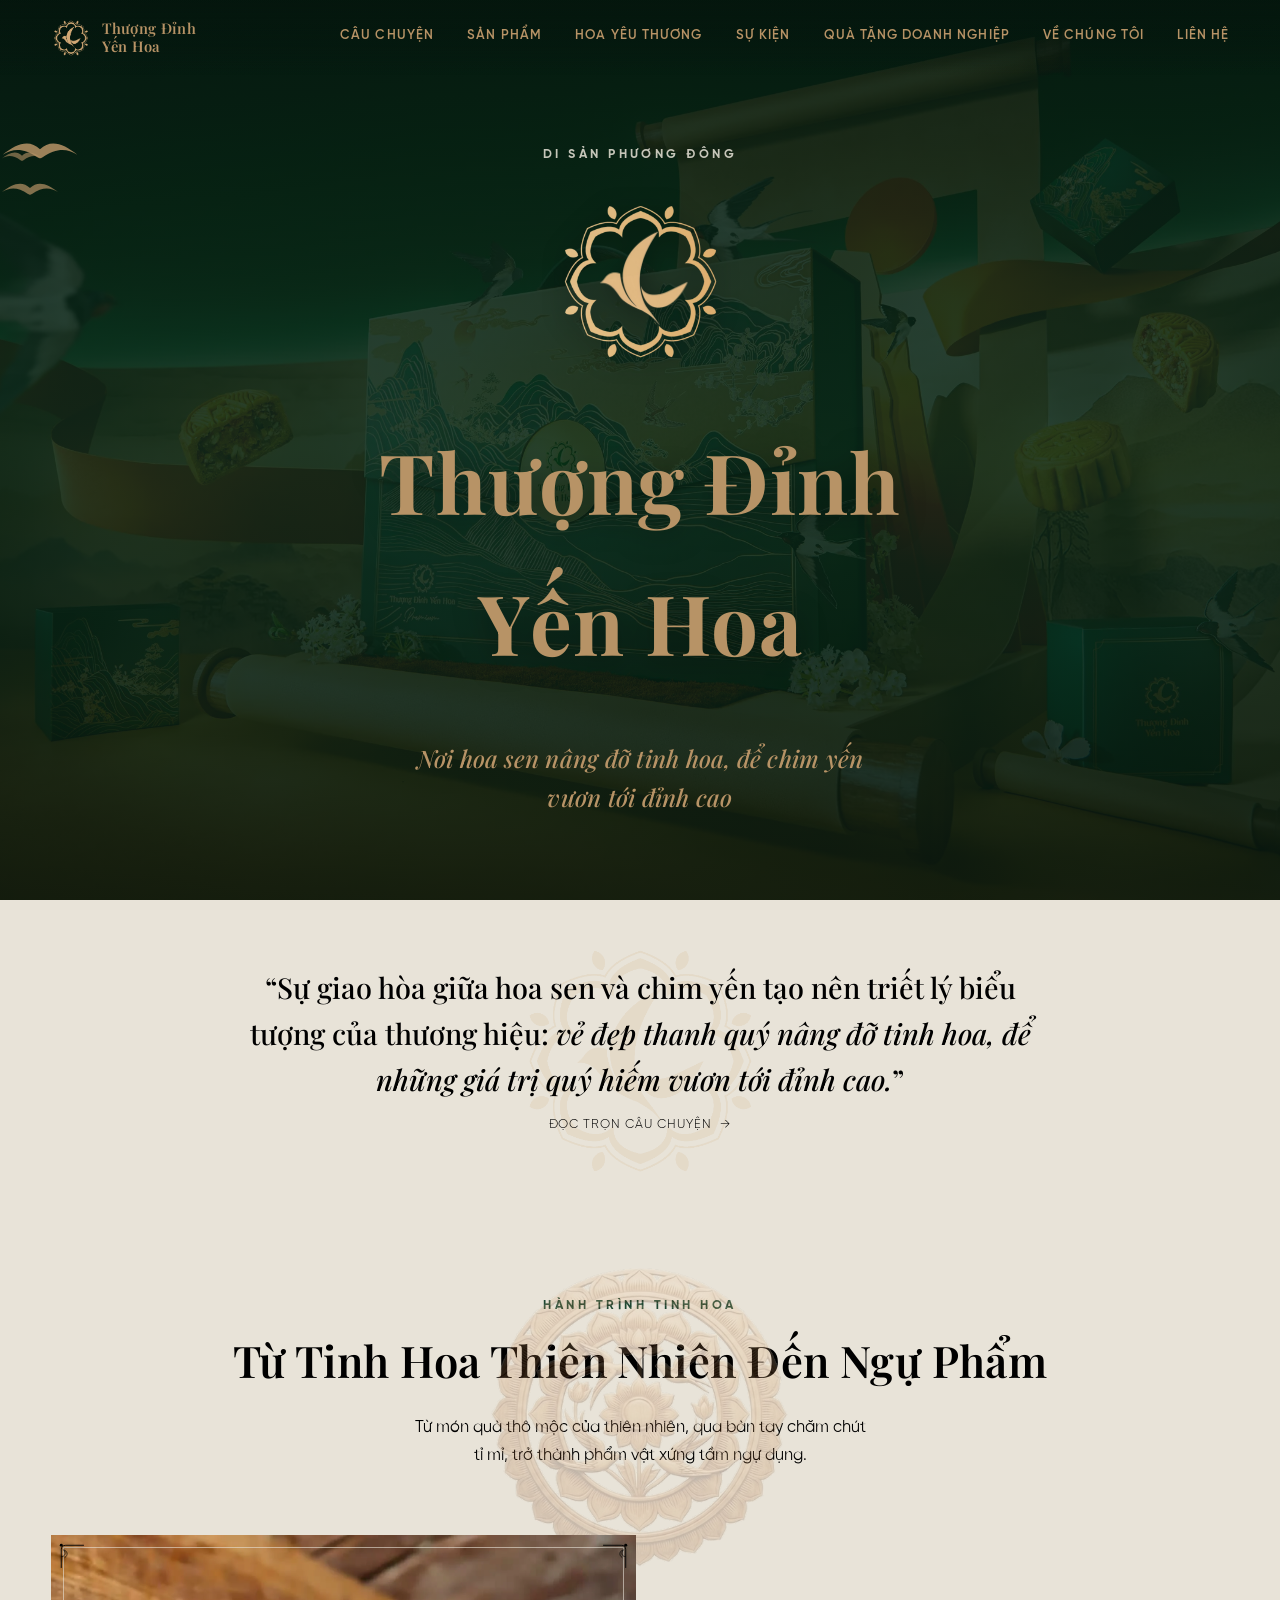
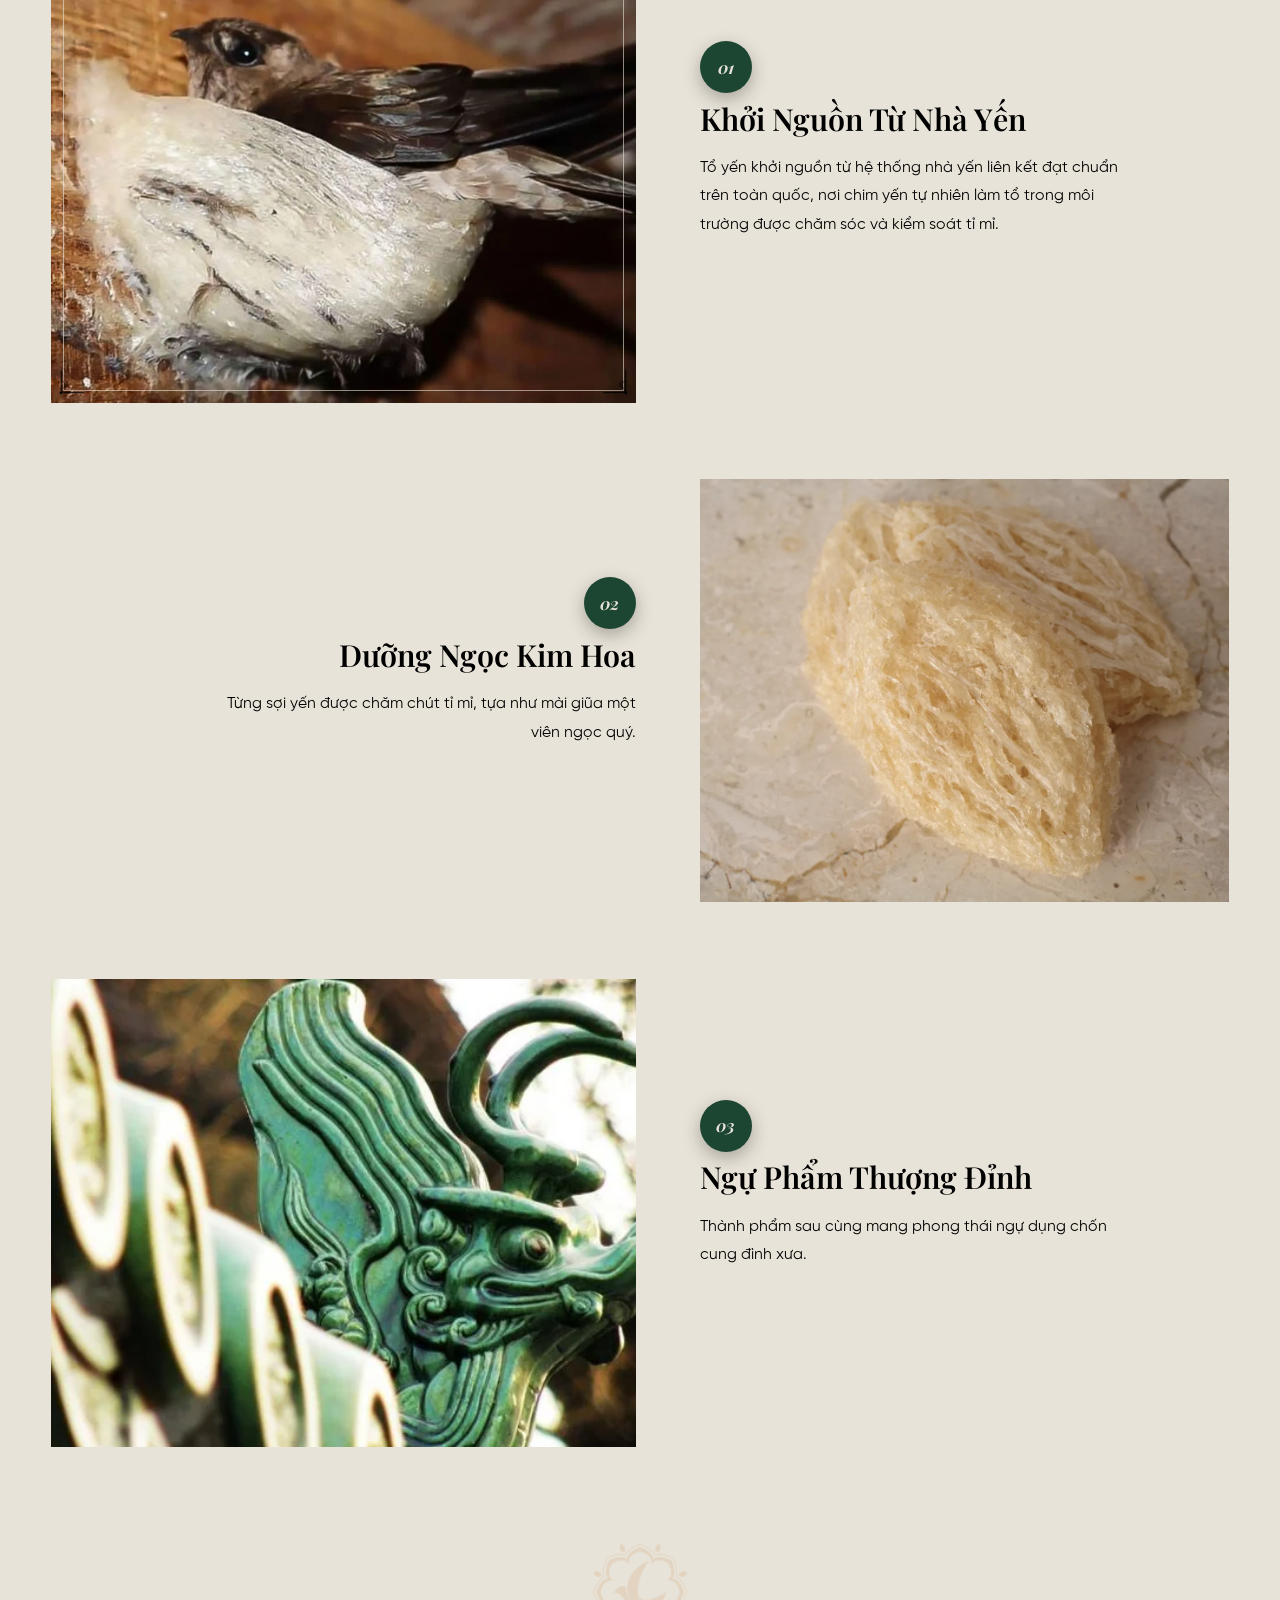
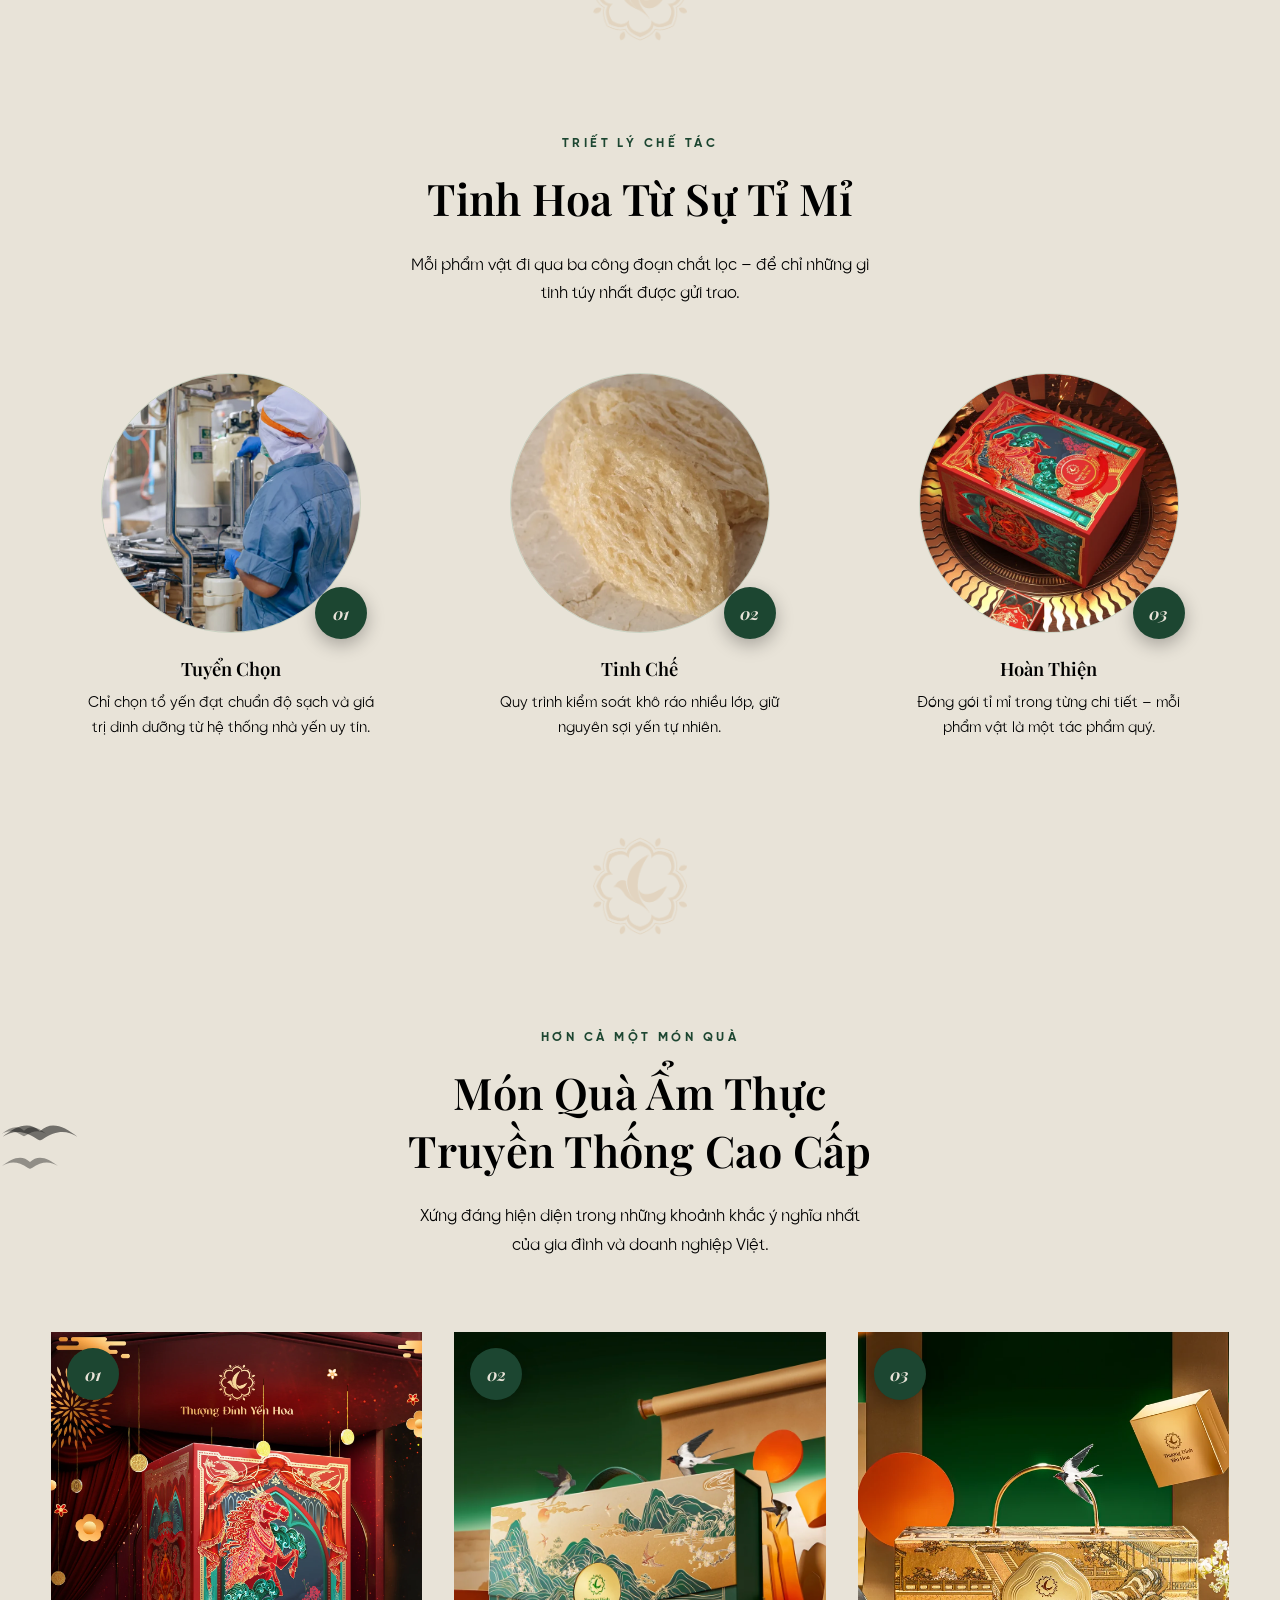
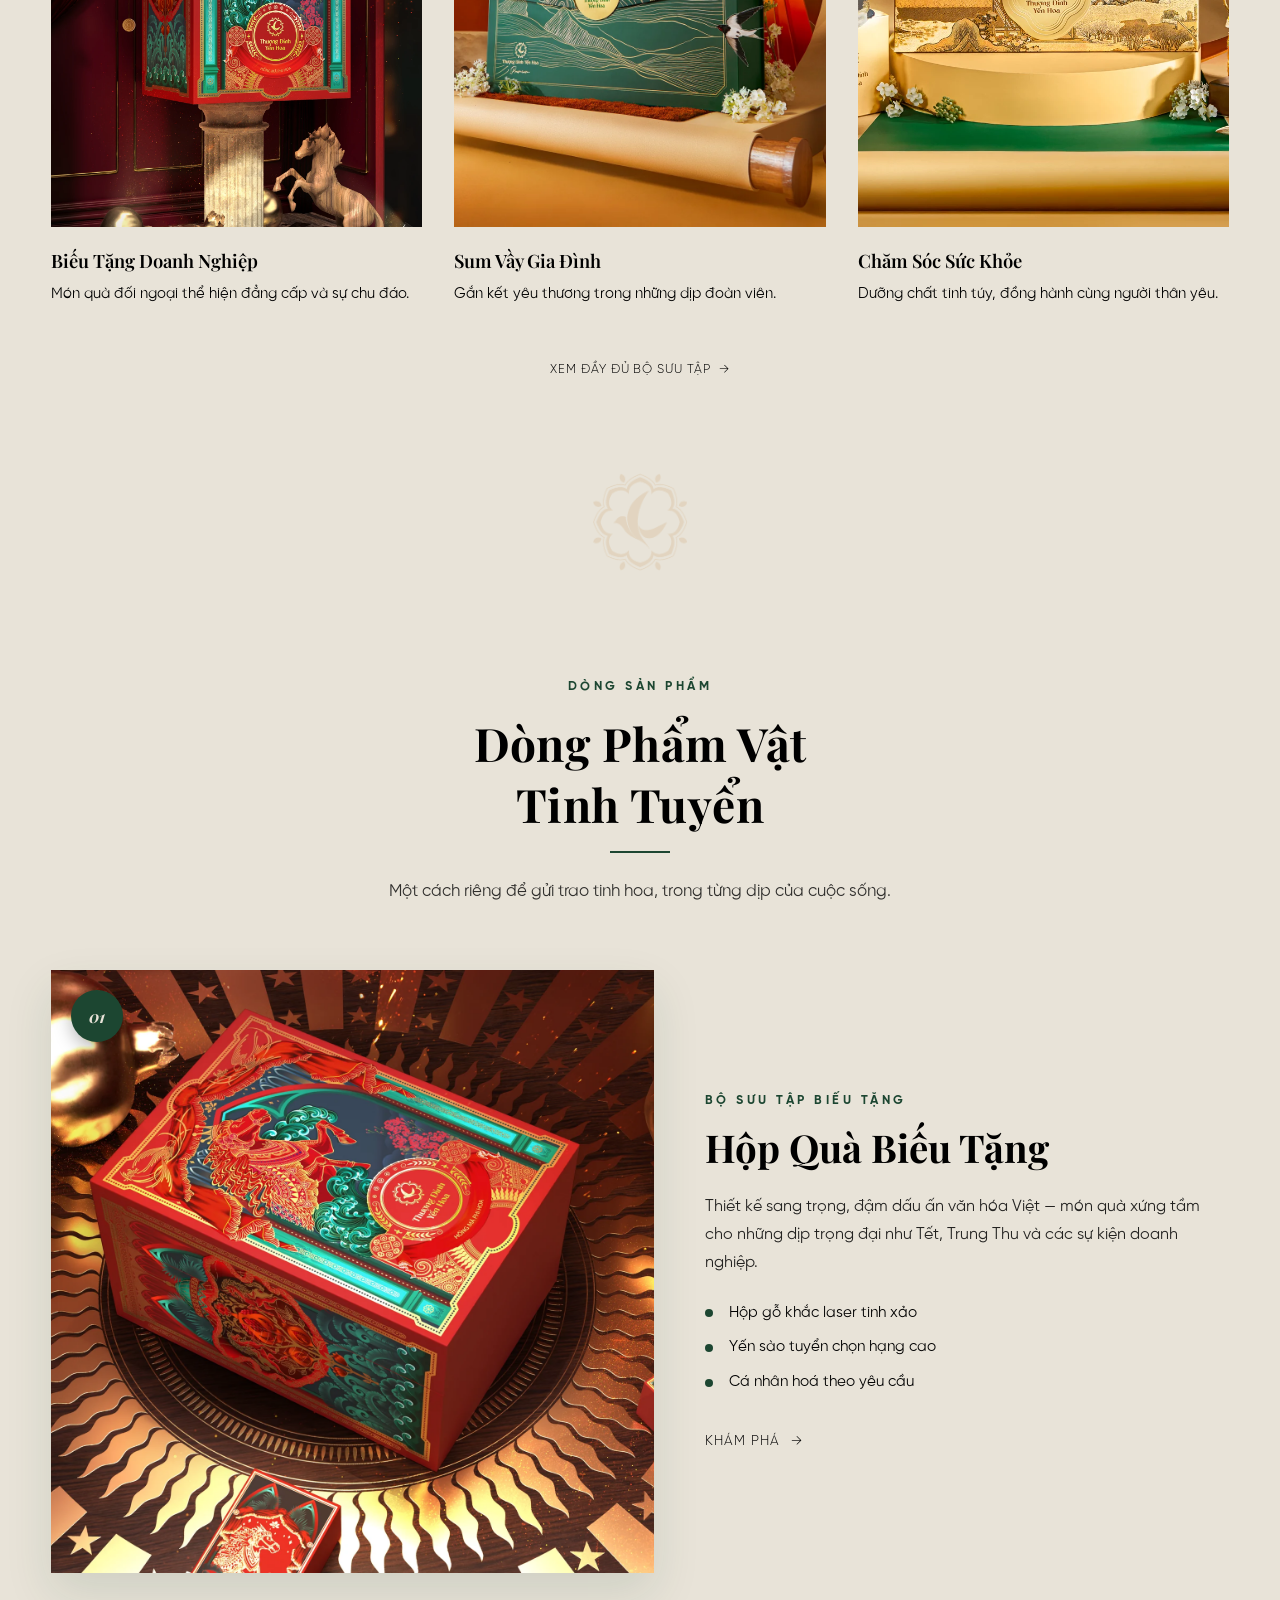
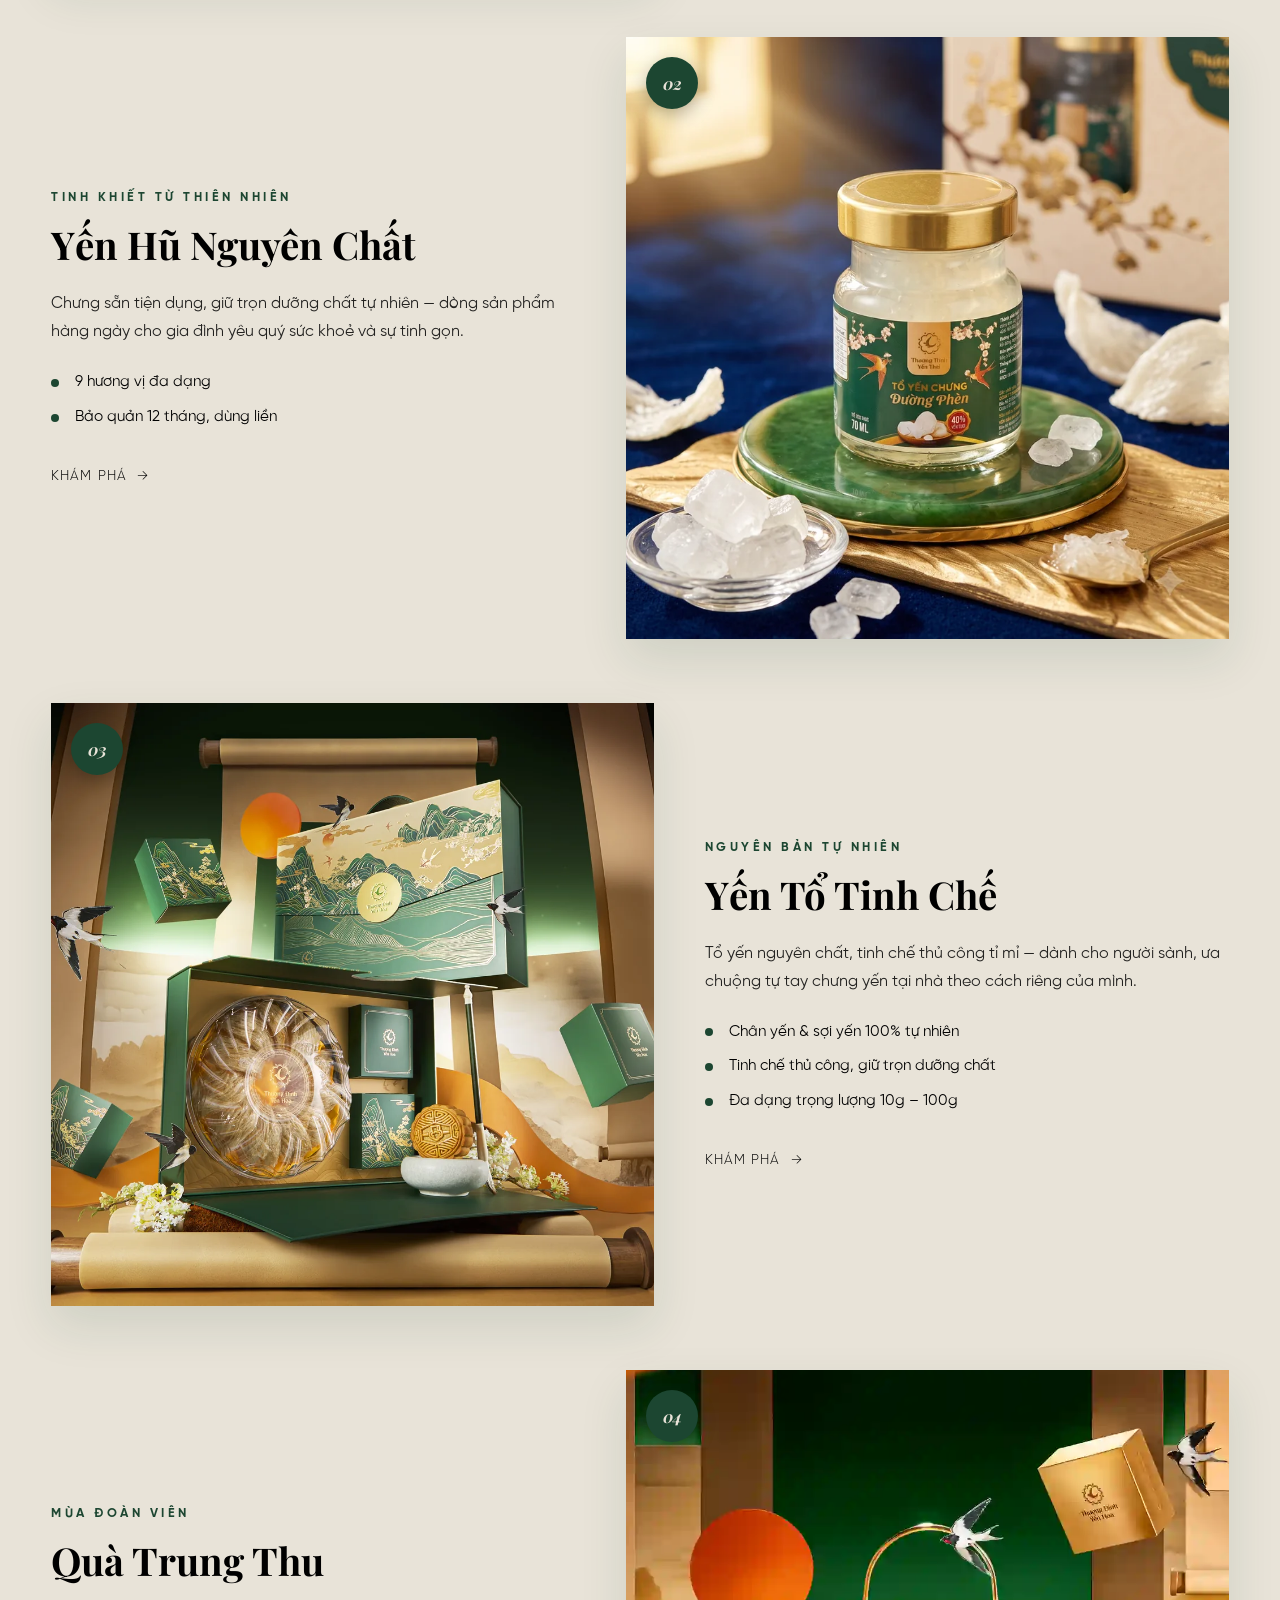
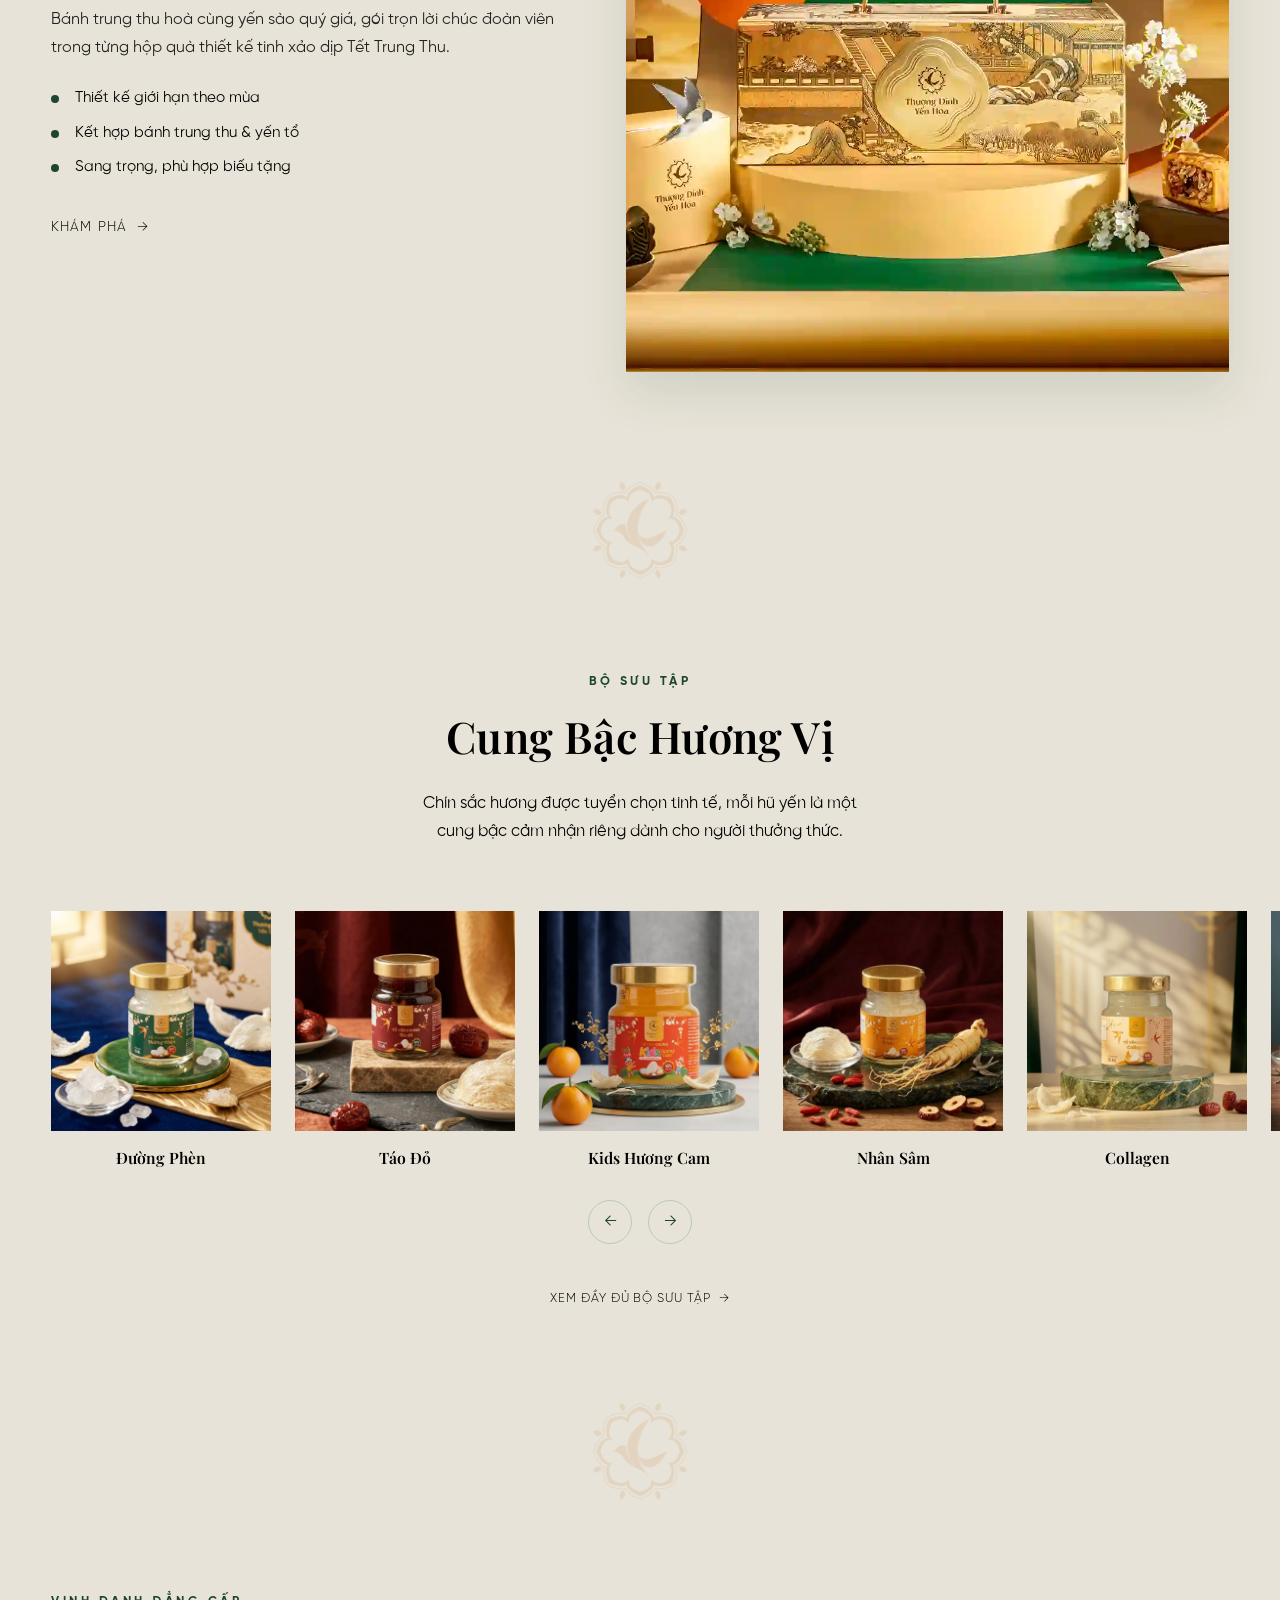
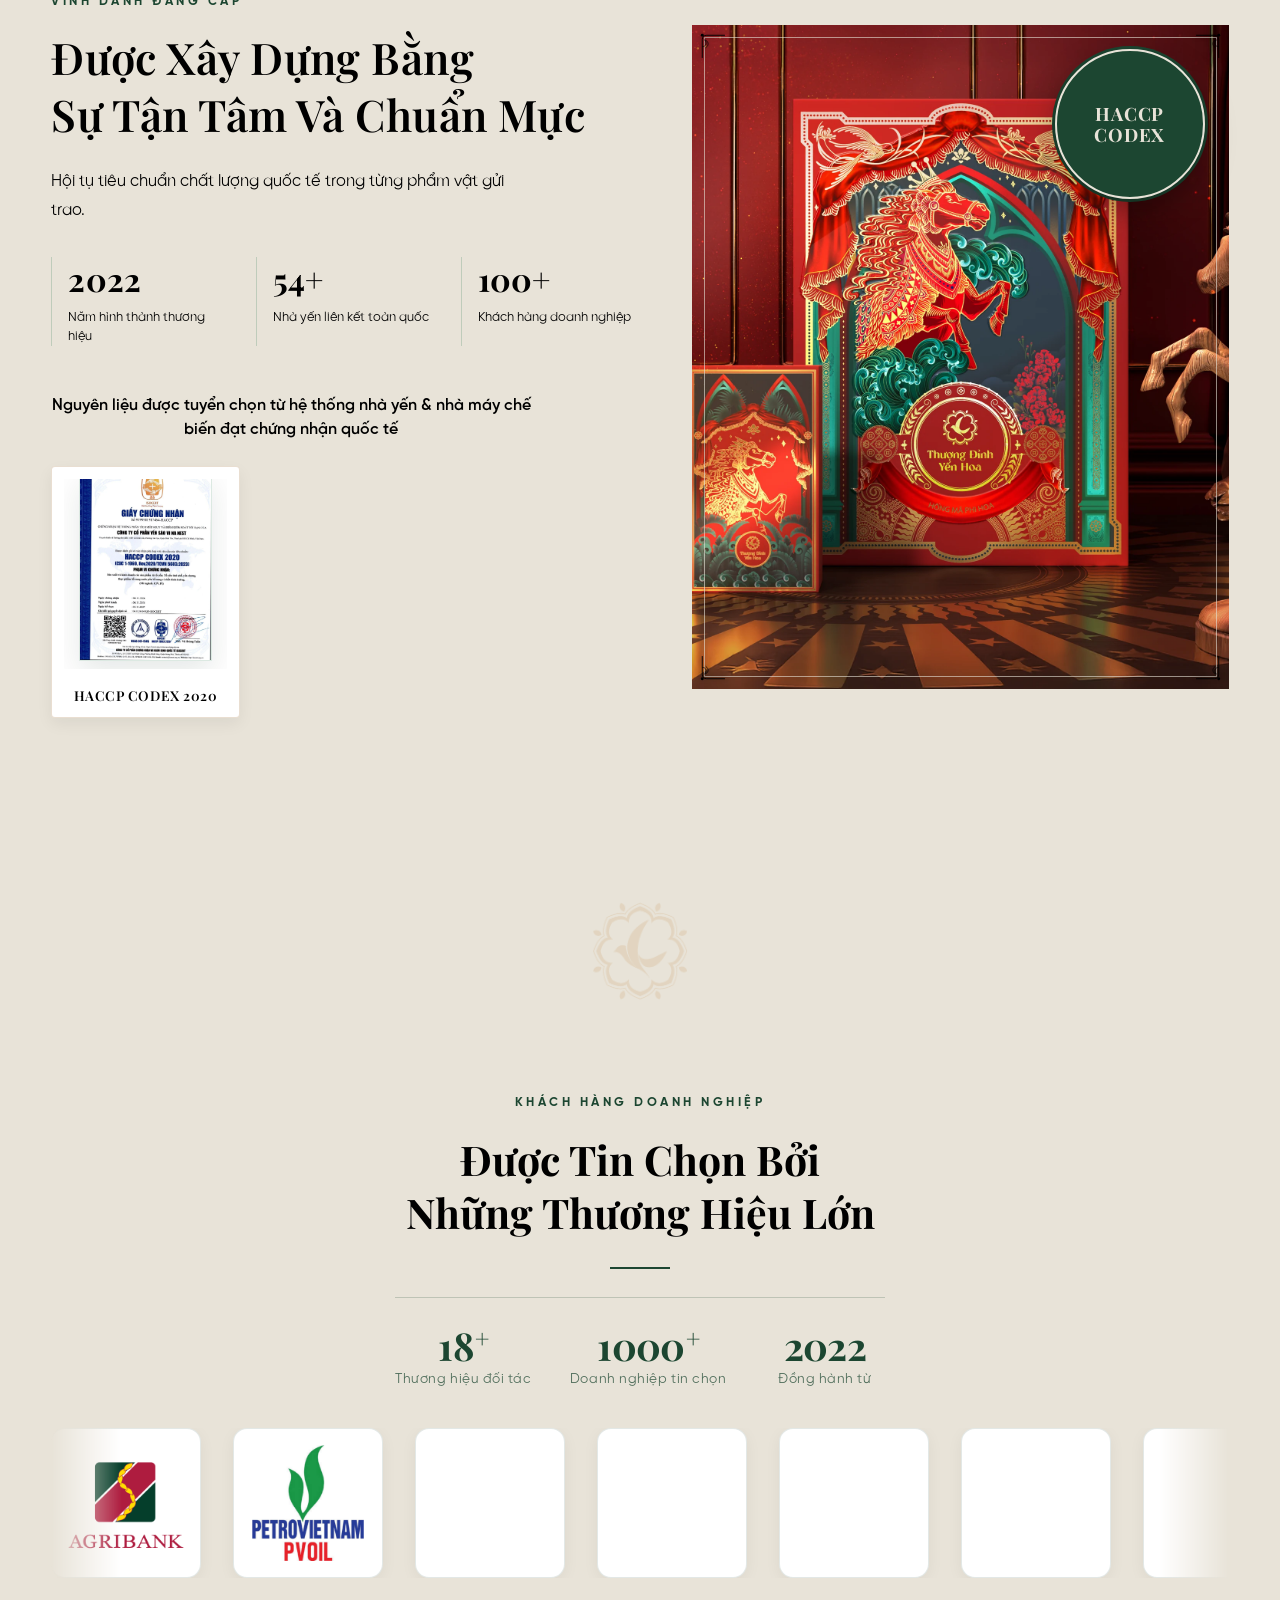
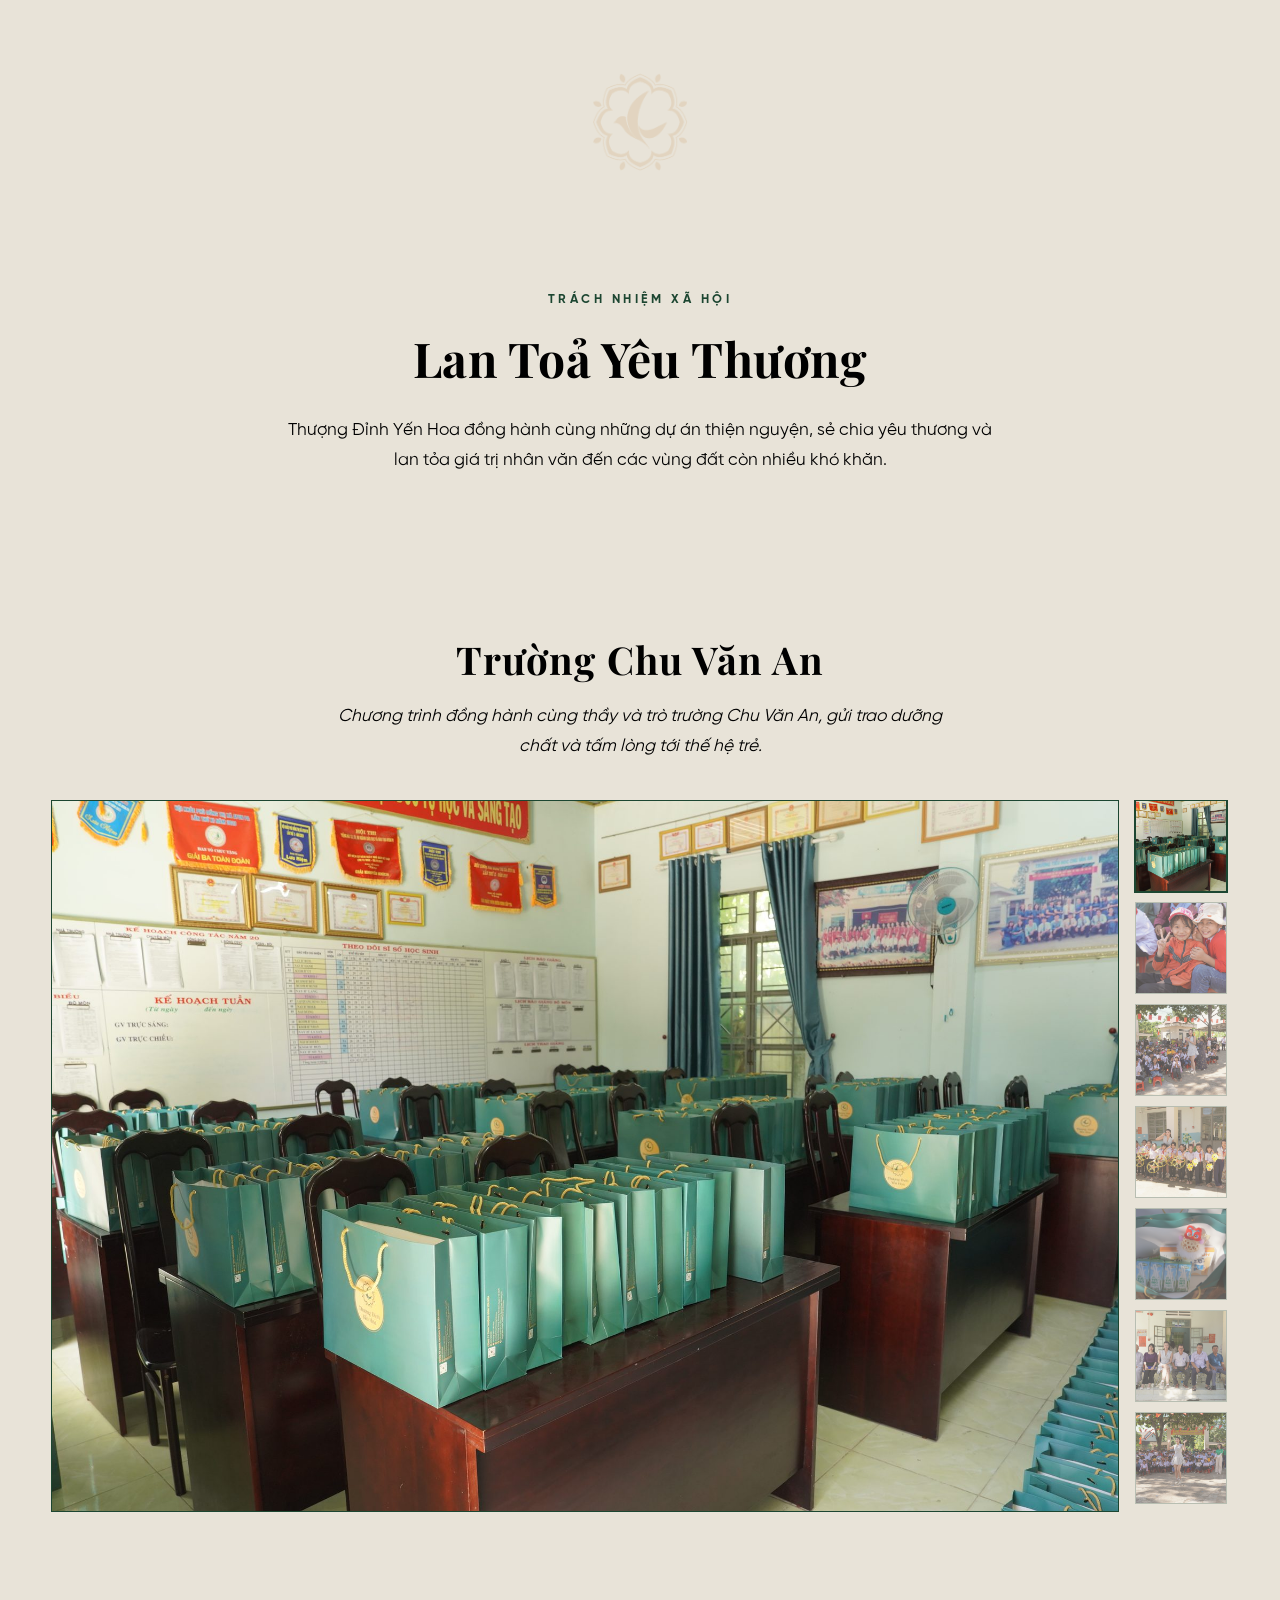
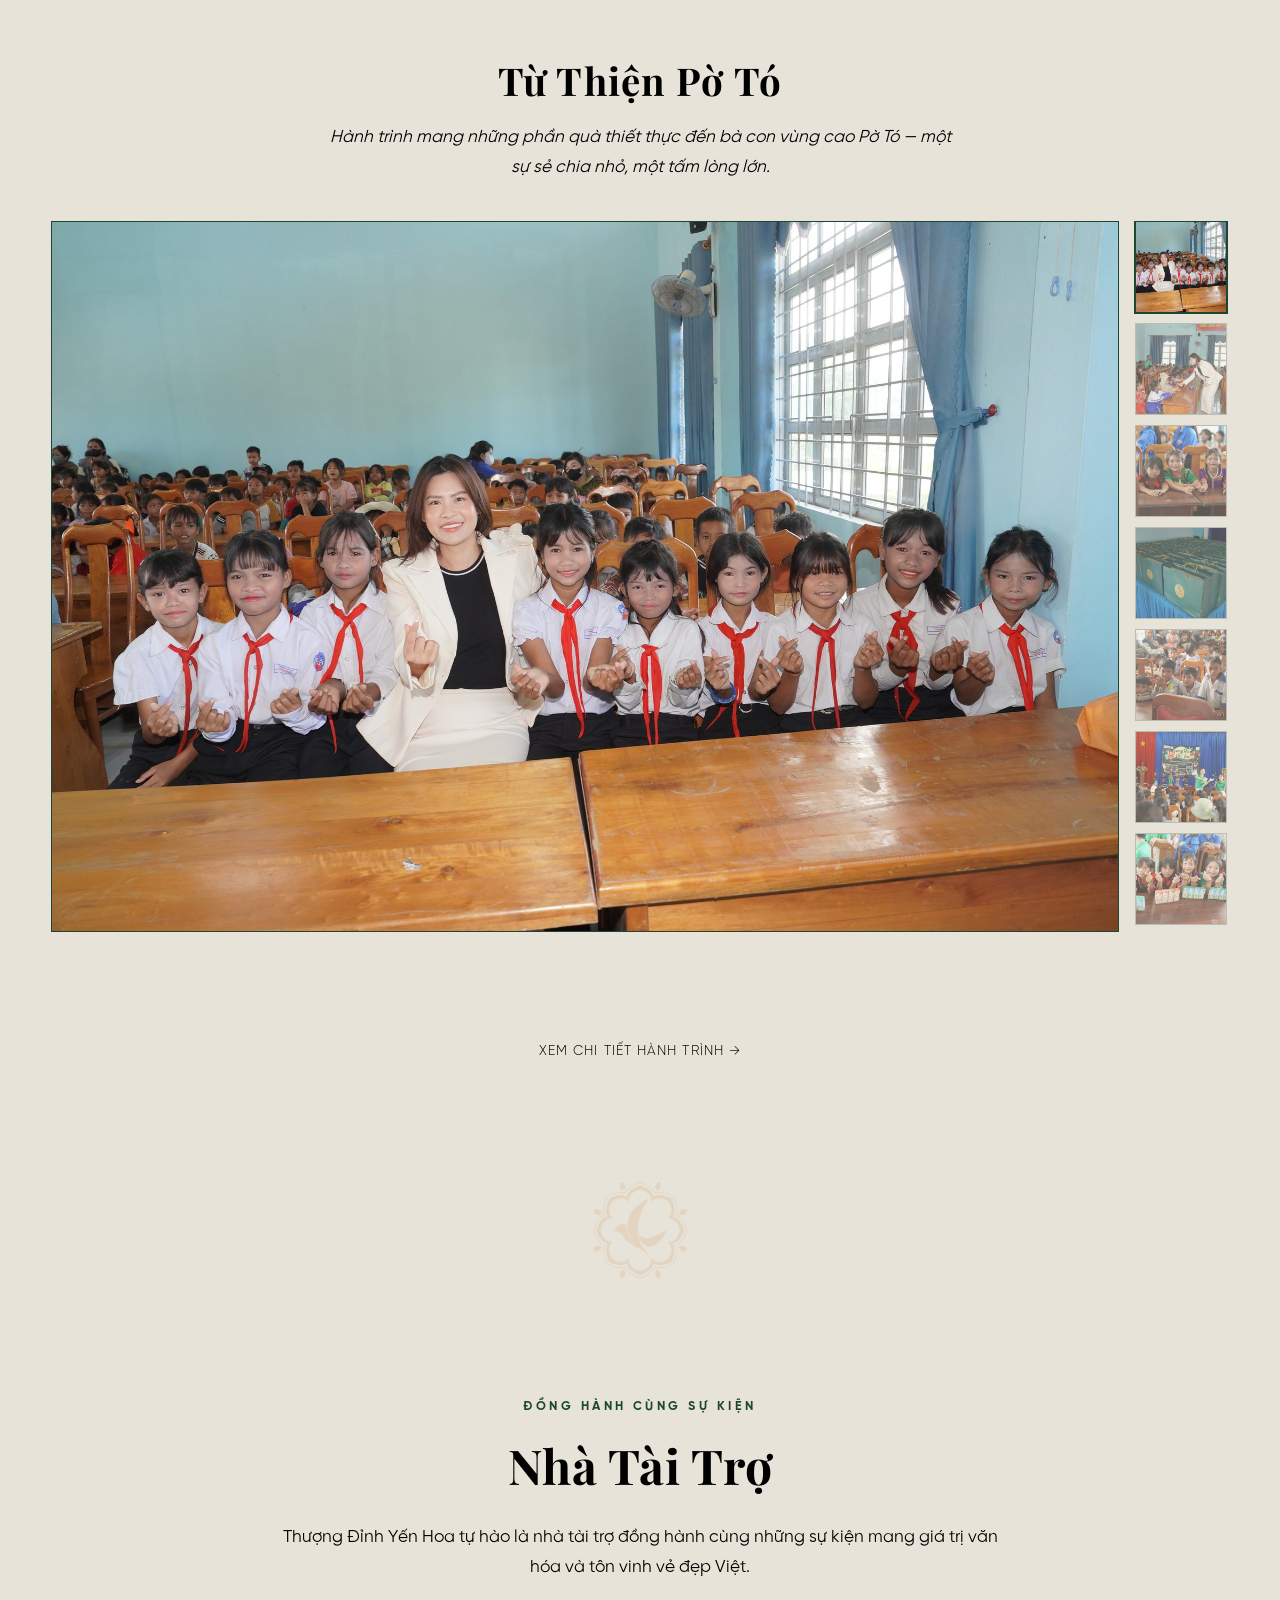
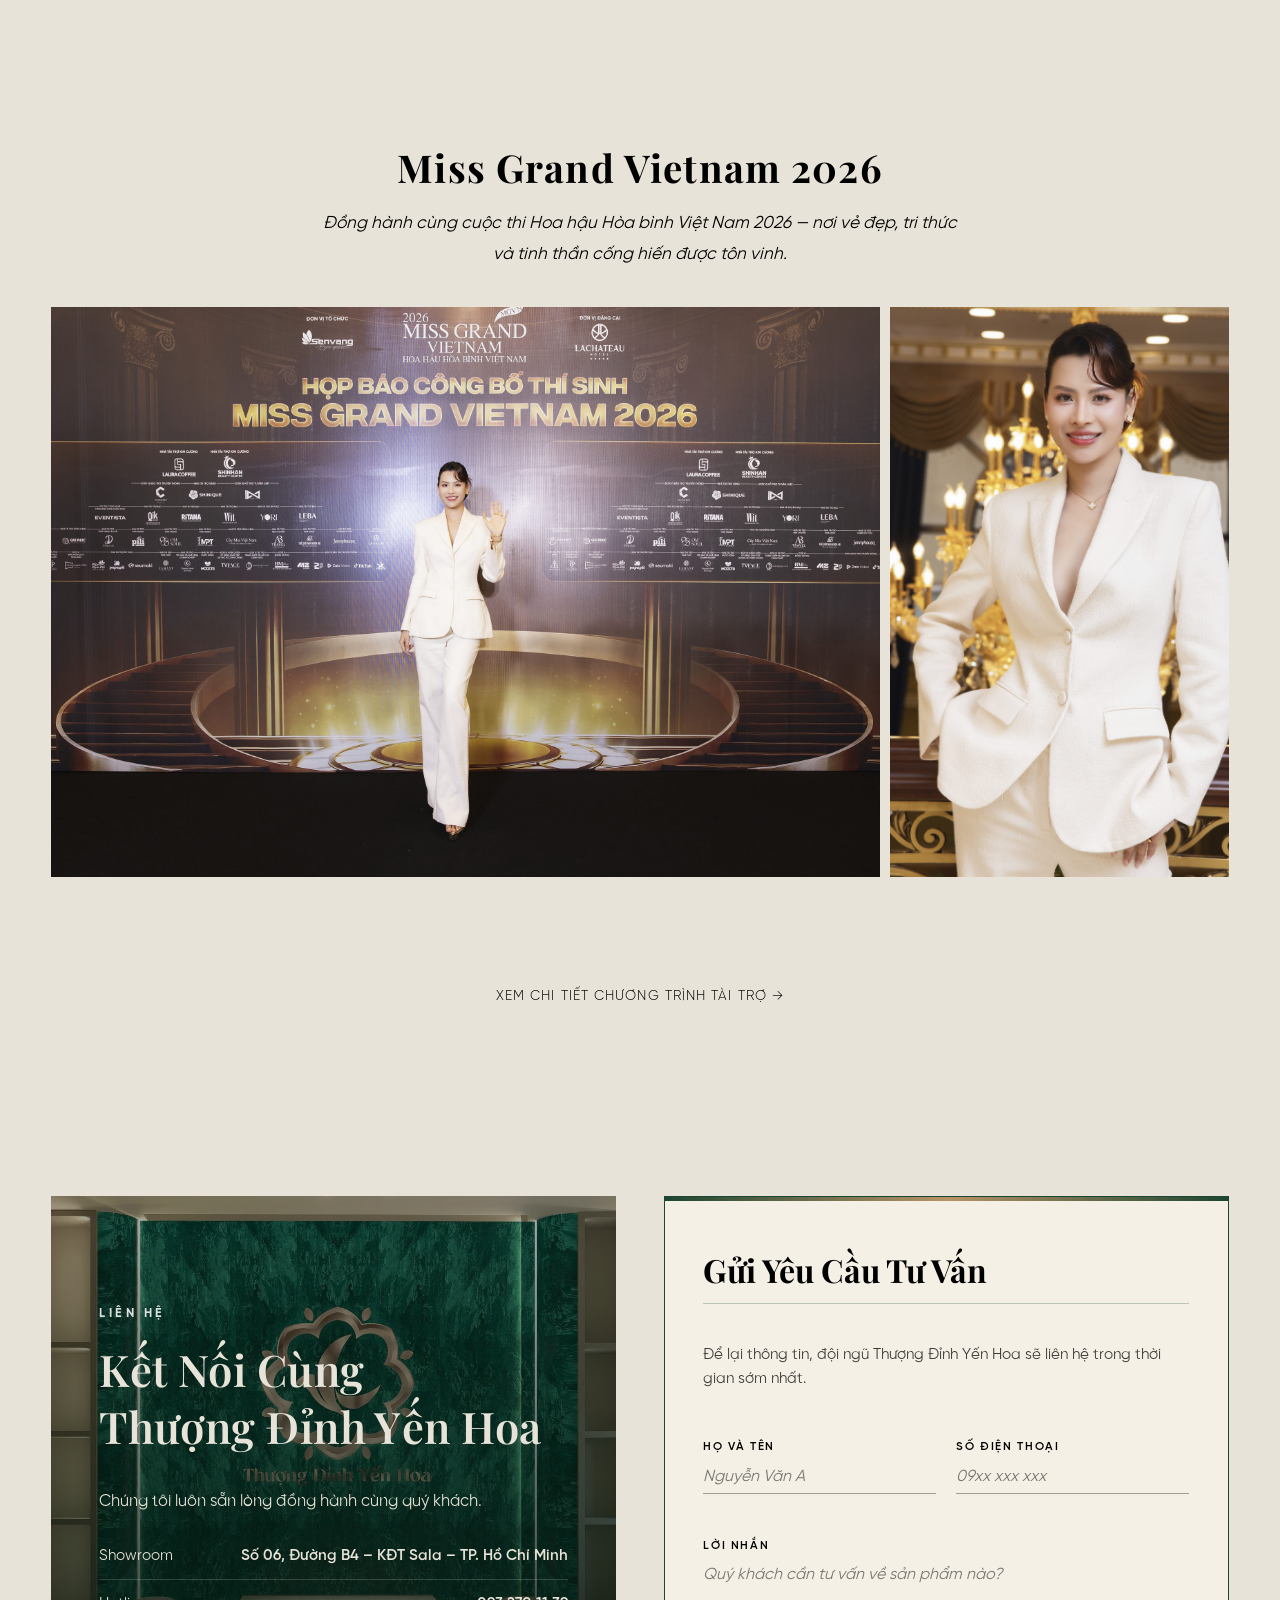
==== commit c0d50f64: "Rename index-v10.html to index.html" ====
--- a/index.html
+++ b/index.html
@@ -753,10 +753,29 @@
 })();
 </script>
 <script>
-/* v10 — Miss Grand (sponsor): masonry marquee auto-scroll. Logic dùng
-   chung nằm ở js/marquee-masonry.js (dùng lại cho cả gallery trang
-   Tài Trợ) — xem file đó để biết chi tiết thuật toán. */
-initMarqueeMasonry(document.querySelector('.sponsor__gallery'));
+/* v10 — Miss Grand (sponsor): layout masonry 2 hàng, tắt tự động lướt,
+   người xem tự kéo/vuốt ngang. */
+(function(){
+  var container = document.querySelector('.sponsor__gallery');
+  if (!container) return;
+  initMarqueeMasonry(container);
+  function applyManualScroll(){
+    var track = container.querySelector('.mg-track');
+    if (!track){ setTimeout(applyManualScroll, 50); return; }
+    track.style.setProperty('animation', 'none', 'important');
+    track.style.setProperty('transform', 'translateX(0)', 'important');
+    track.style.setProperty('will-change', 'auto', 'important');
+    container.style.setProperty('overflow-x', 'auto', 'important');
+    container.style.setProperty('overflow-y', 'hidden', 'important');
+    container.style.setProperty('mask-image', 'none', 'important');
+    container.style.setProperty('-webkit-mask-image', 'none', 'important');
+    container.style.cursor = 'grab';
+    container.addEventListener('mousedown', function(){ container.style.cursor = 'grabbing'; });
+    container.addEventListener('mouseup', function(){ container.style.cursor = 'grab'; });
+    container.addEventListener('mouseleave', function(){ container.style.cursor = 'grab'; });
+  }
+  applyManualScroll();
+})();
 
 /* v9 — Community: hero + thumbnails (chỉ community, không apply cho sponsor) */
 (function(){
